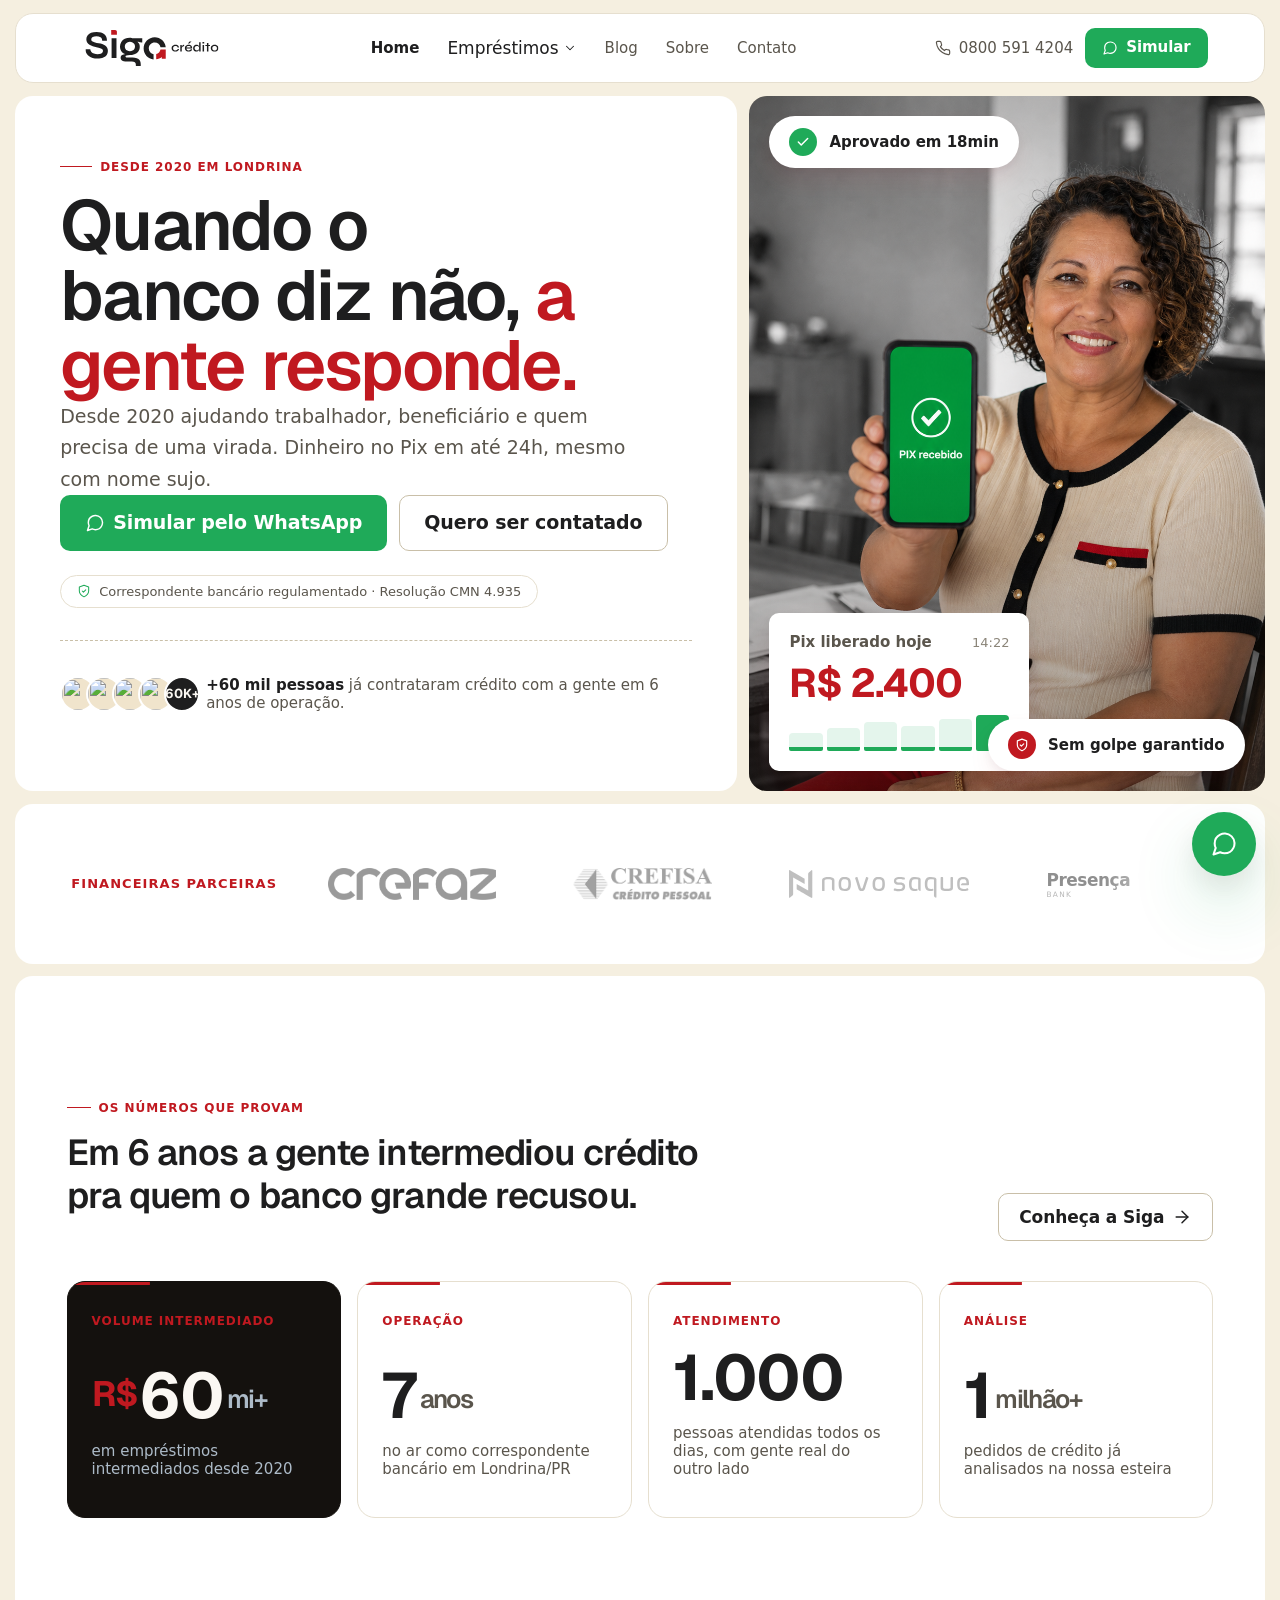
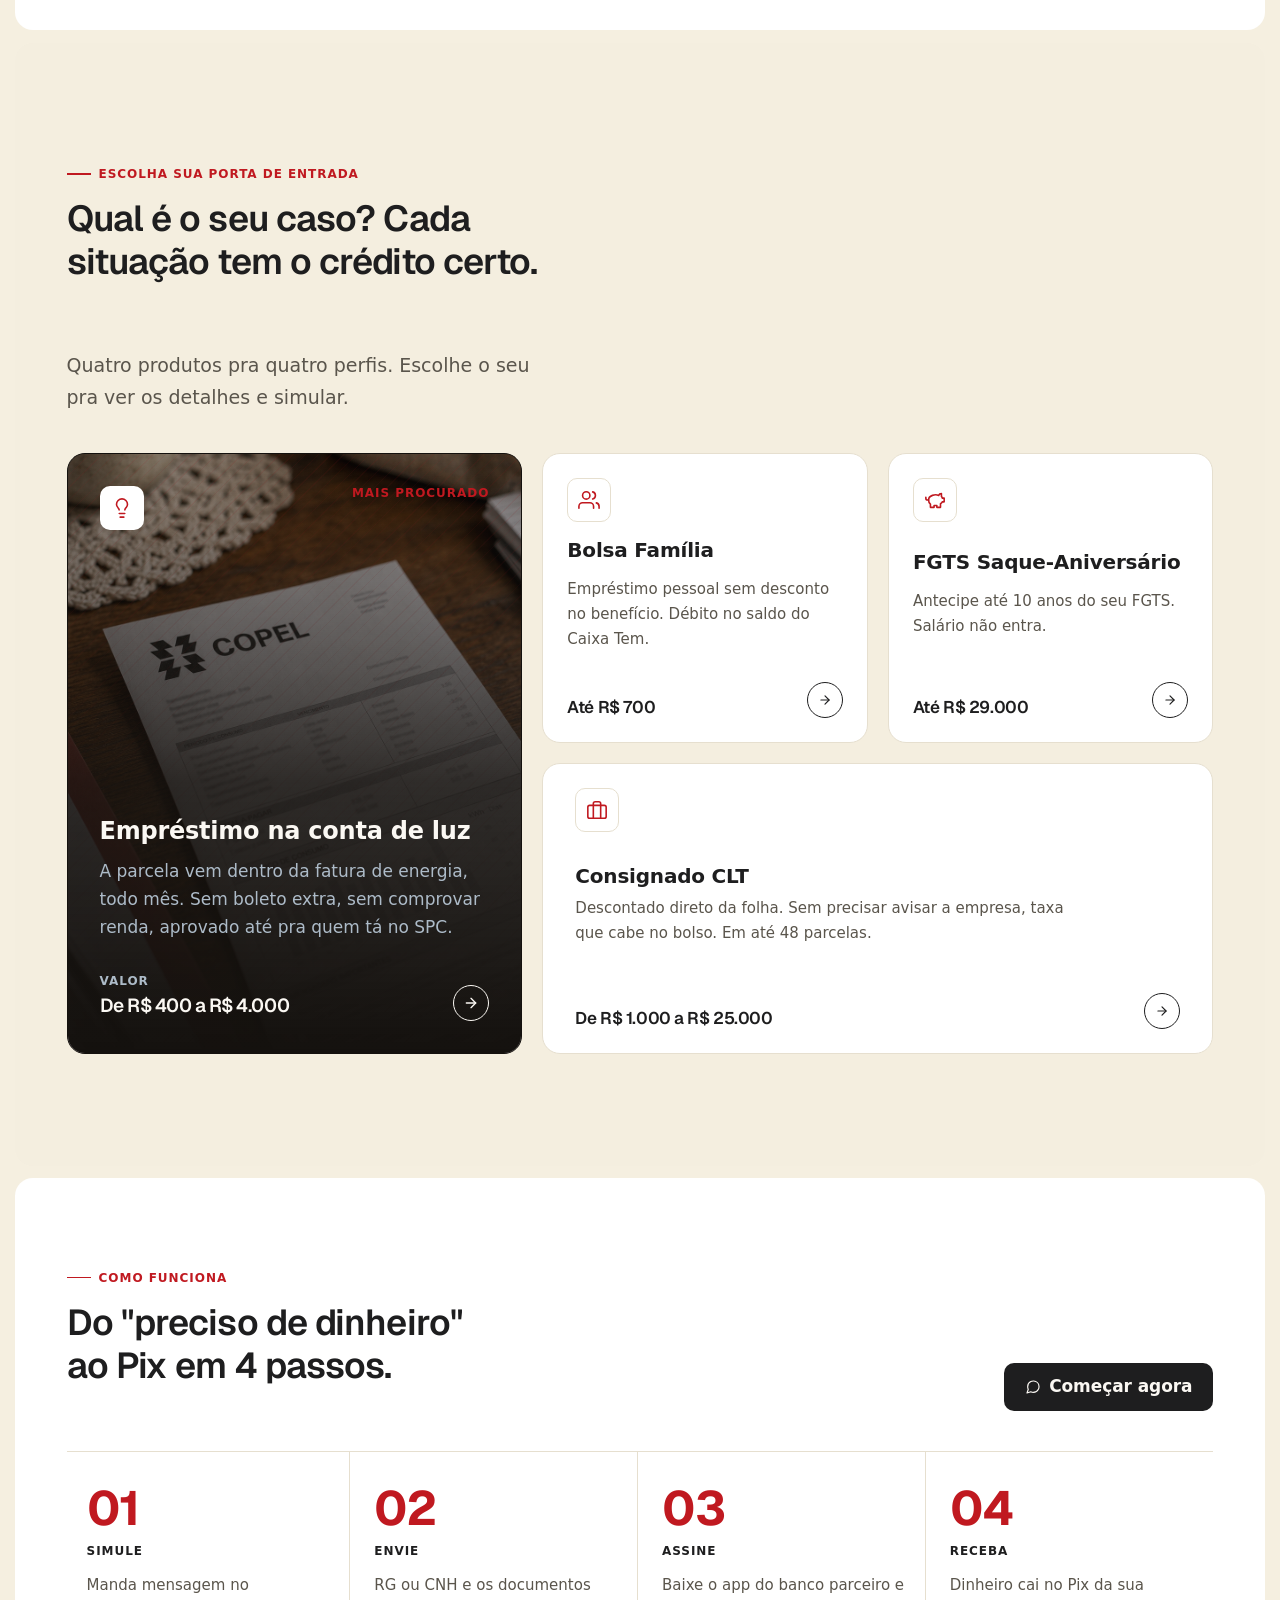
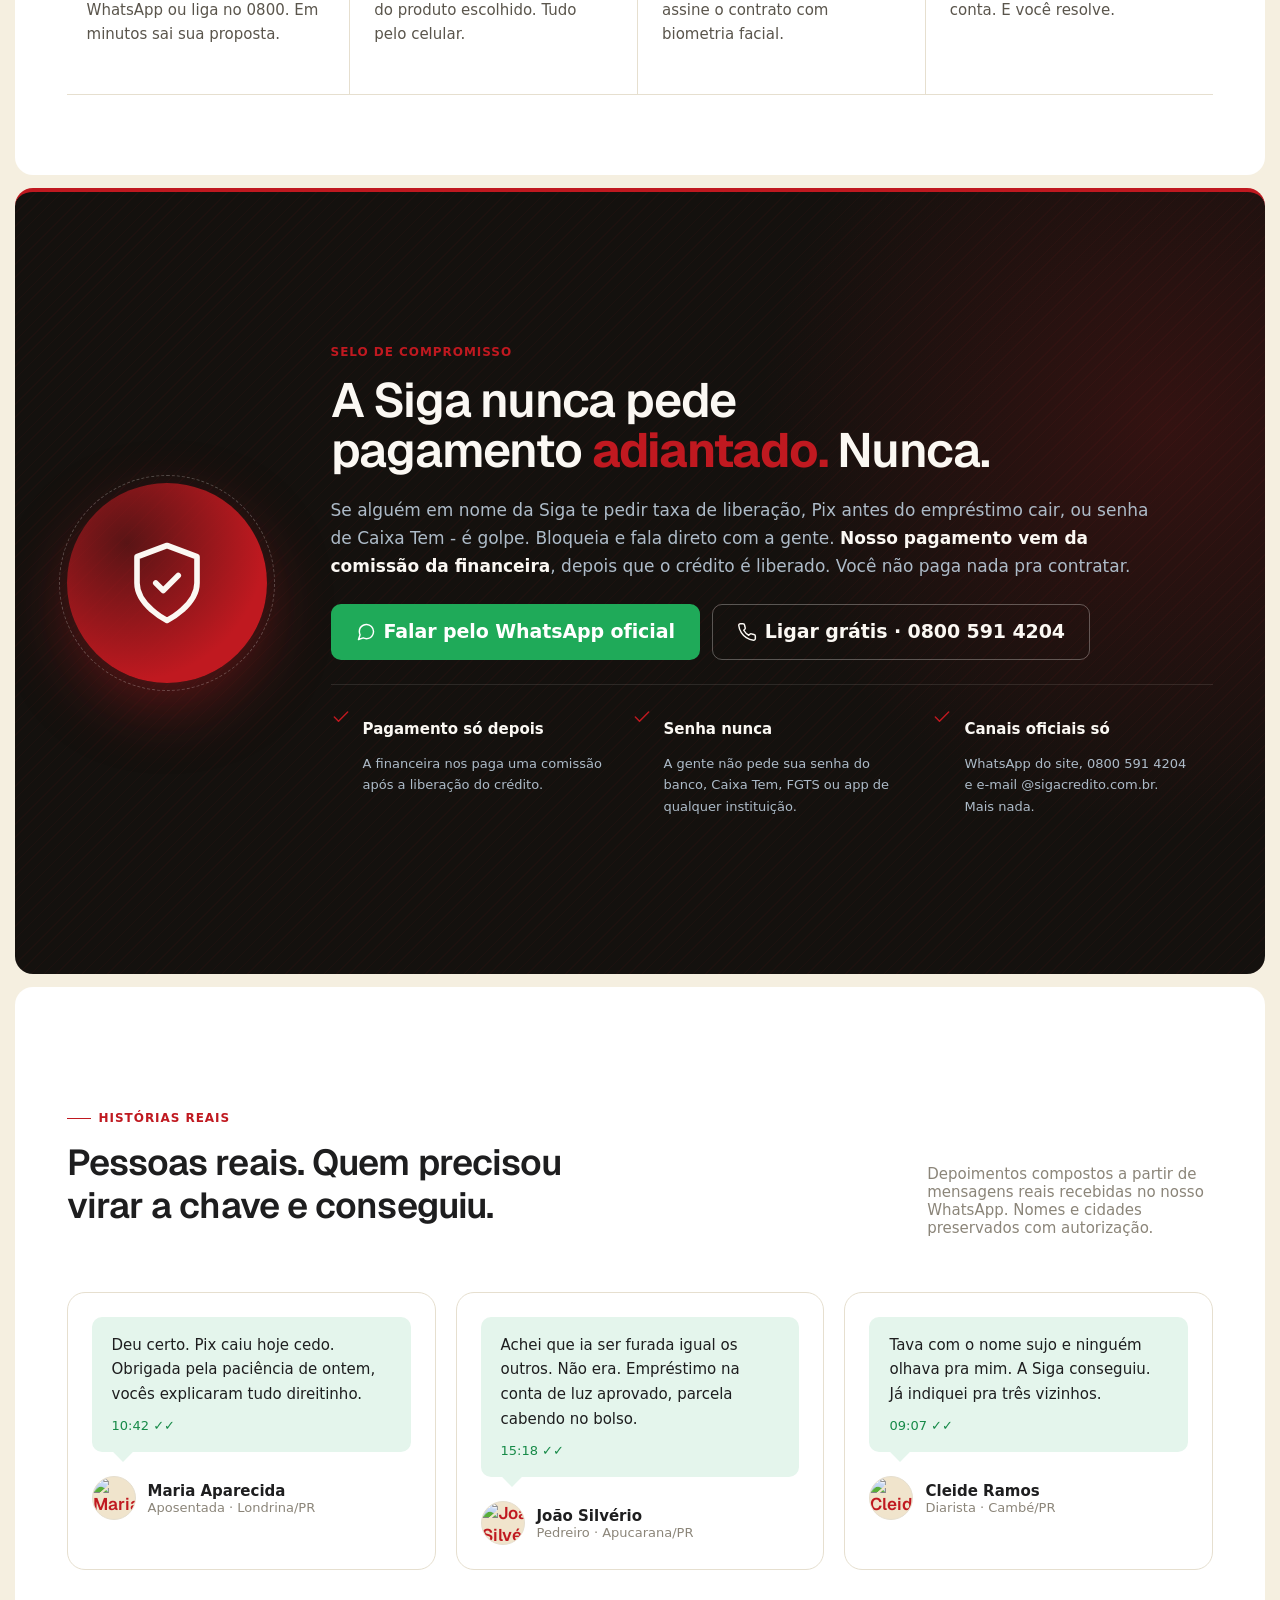
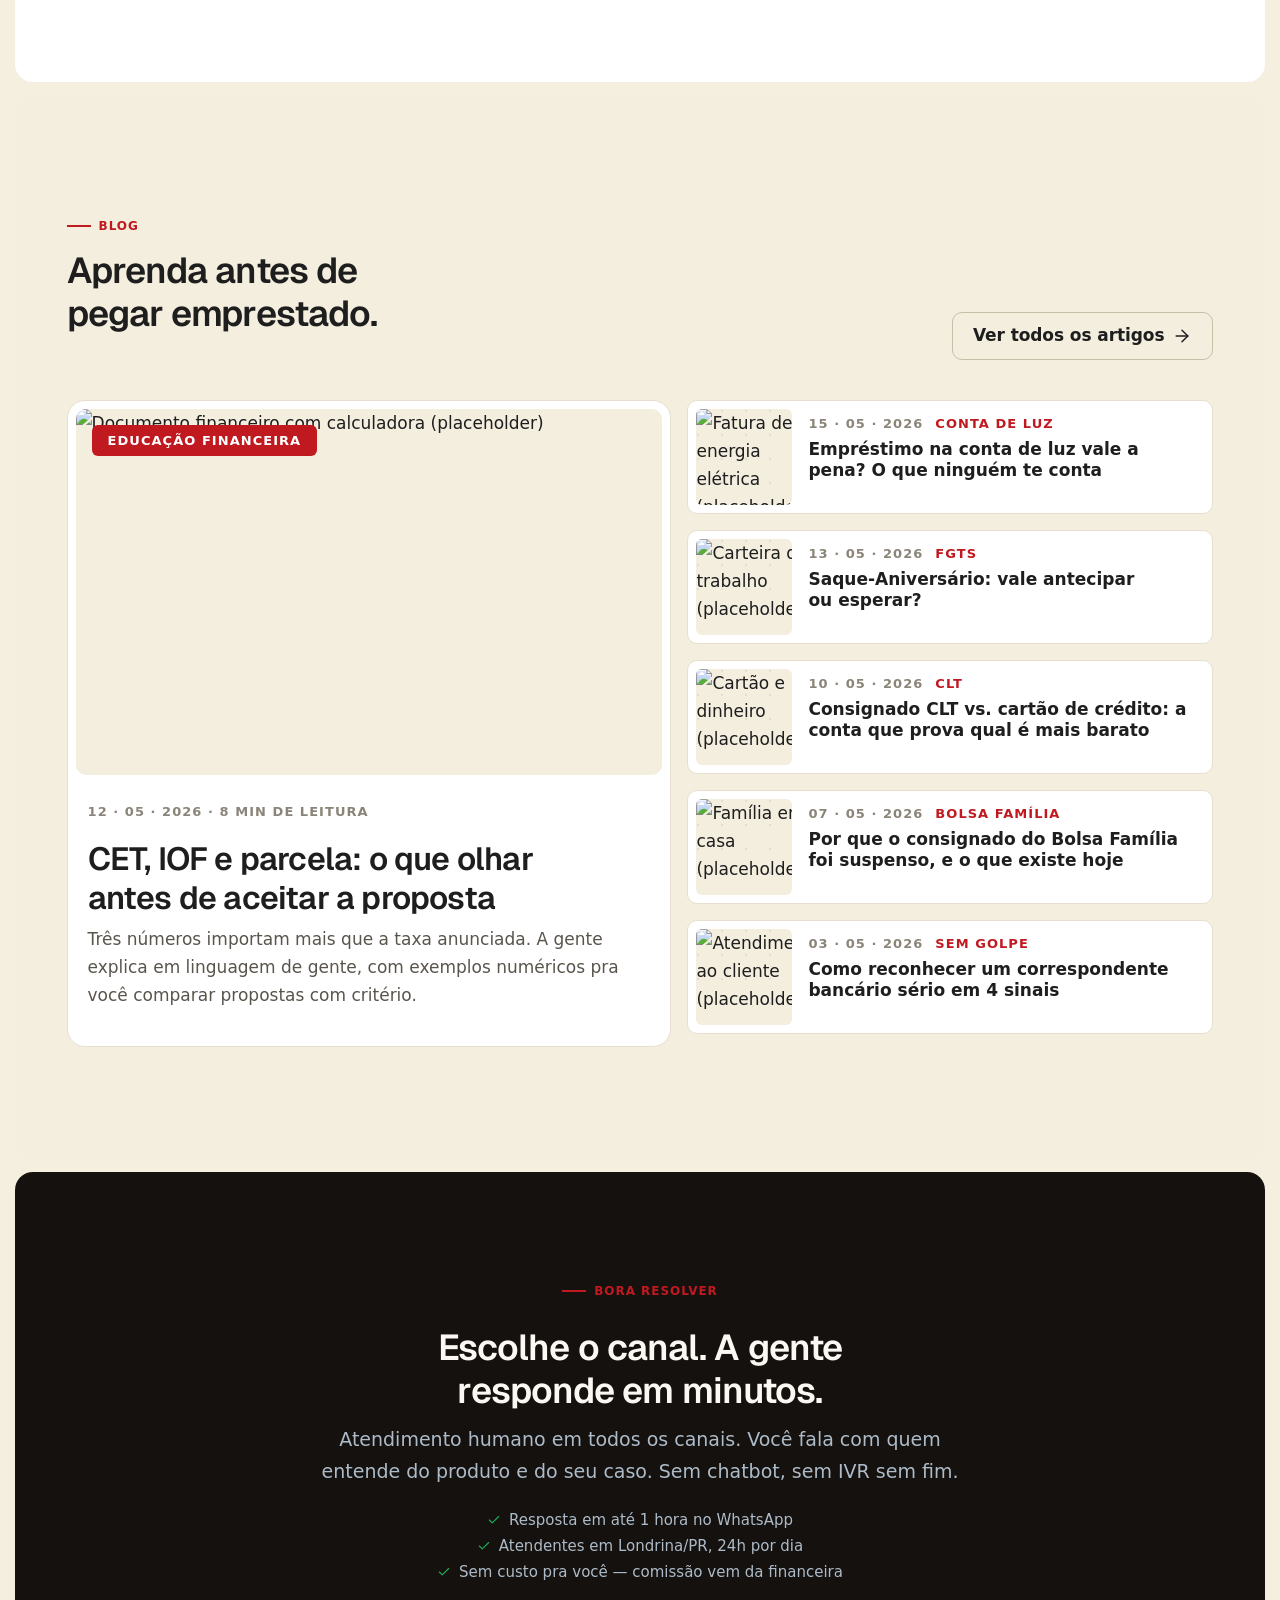
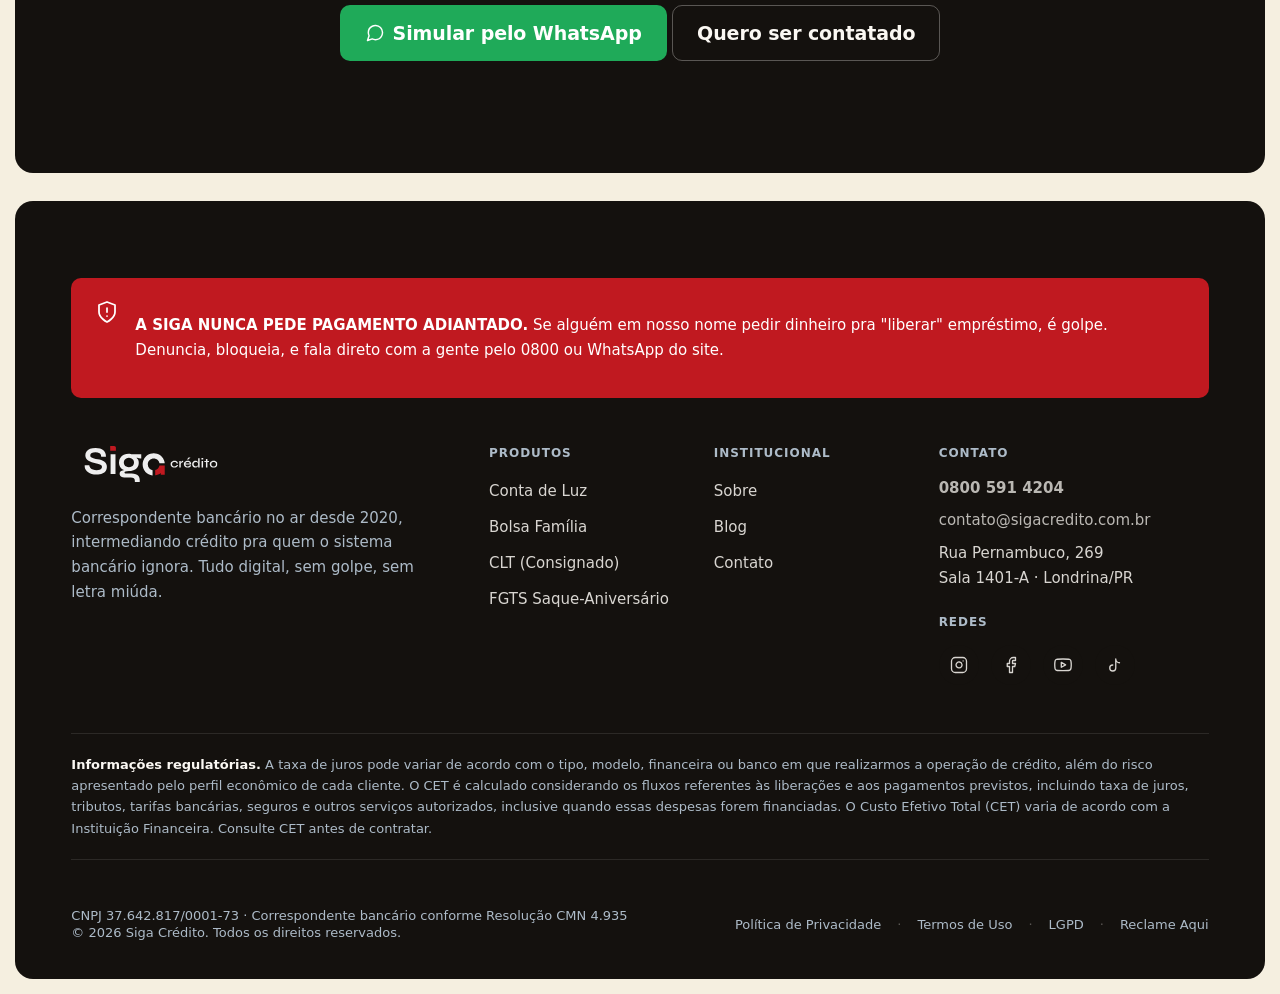
==== index.html @ f42d03d8 "Logos reais no ticker + ajustes finos UI - Baixa logos oficiais das financeiras parceiras (Crefaz, C" ====
<!DOCTYPE html>
<html lang="pt-BR">
<head>
<meta charset="UTF-8">
<meta name="viewport" content="width=device-width, initial-scale=1.0">
<title>Siga Crédito - Empréstimo digital pra quem o banco não atende | Londrina/PR</title>
<meta name="description" content="Correspondente bancário desde 2020. Empréstimo na conta de luz, Bolsa Família, CLT e FGTS. Aprovação até pra negativado, Pix em até 24h. Sem golpe, sem letra miúda.">
<meta name="theme-color" content="#FBF8F3">
<link rel="canonical" href="https://sigacredito.com.br/">

<meta property="og:title" content="Siga Crédito - Empréstimo digital pra quem o banco não atende">
<meta property="og:description" content="Correspondente bancário desde 2020. Conta de luz, Bolsa Família, CLT e FGTS. Pix em até 24h, mesmo com nome sujo.">
<meta property="og:type" content="website">
<meta property="og:url" content="https://sigacredito.com.br/">
<meta property="og:locale" content="pt_BR">
<meta property="og:image" content="https://sigacredito.com.br/assets/og/home.jpg">
<meta property="og:image:width" content="1200">
<meta property="og:image:height" content="630">
<meta name="twitter:card" content="summary_large_image">

<link rel="preconnect" href="https://fonts.googleapis.com">
<link rel="preconnect" href="https://fonts.gstatic.com" crossorigin>
<link rel="preconnect" href="https://api.fontshare.com" crossorigin>
<link href="https://fonts.googleapis.com/css2?family=Geist:wght@400;600;700&display=swap" rel="stylesheet">
<link href="https://api.fontshare.com/v2/css?f[]=general-sans@400,500,600&display=swap" rel="stylesheet">

<link rel="stylesheet" href="design_system/tokens.css">
<link rel="stylesheet" href="css/custom.css">

<script type="application/ld+json">
{
  "@context": "https://schema.org",
  "@type": "Organization",
  "name": "Siga Crédito",
  "legalName": "Siga Serviços Empresariais Ltda",
  "url": "https://sigacredito.com.br",
  "logo": "https://sigacredito.com.br/my_brand_assets/Logo/Horizontal/Dark%20-%20on%20Light%20BG.svg",
  "telephone": "+55-800-591-4204",
  "email": "contato@sigacredito.com.br",
  "foundingDate": "2020",
  "address": {
    "@type": "PostalAddress",
    "streetAddress": "Rua Pernambuco, 269, Sala 1401-A",
    "addressLocality": "Londrina",
    "addressRegion": "PR",
    "addressCountry": "BR"
  },
  "taxID": "37.642.817/0001-73",
  "description": "Correspondente bancário digital intermediando empréstimo na conta de luz, Bolsa Família, CLT e FGTS Saque-Aniversário."
}
</script>
</head>
<body>

<a class="skip-link" href="#main">Pular para o conteúdo</a>

<header class="site-header">
  <div class="container">
    <a href="index.html" class="site-logo" aria-label="Siga Crédito - página inicial">
      <img src="my_brand_assets/Logo/Horizontal/Dark - on Light BG.svg" alt="Siga Crédito" width="160" height="36">
    </a>
    <nav class="main-nav" aria-label="Principal">
      <a class="nav-link" href="index.html" data-nav-key="home">Home</a>
      <div class="nav-dropdown" aria-expanded="false">
        <button class="nav-link nav-dropdown-trigger" data-nav-key="produtos" aria-haspopup="true">
          Empréstimos
          <svg width="14" height="14" viewBox="0 0 24 24" fill="none" stroke="currentColor" stroke-width="1.75" stroke-linecap="round" stroke-linejoin="round" aria-hidden="true"><polyline points="6 9 12 15 18 9"/></svg>
        </button>
        <div class="nav-dropdown-menu" role="menu">
          <a class="dropdown-item" href="conta-de-luz.html" role="menuitem"><span class="dropdown-item-title">Conta de Luz</span><span class="dropdown-item-sub">De R$ 400 a R$ 4.000 · Pix em 24h</span></a>
          <a class="dropdown-item" href="bolsa-familia.html" role="menuitem"><span class="dropdown-item-title">Bolsa Família</span><span class="dropdown-item-sub">Até R$ 700 · Sem desconto no benefício</span></a>
          <a class="dropdown-item" href="clt.html" role="menuitem"><span class="dropdown-item-title">CLT (Consignado)</span><span class="dropdown-item-sub">De R$ 1.000 a R$ 25.000 · Em 48x</span></a>
          <a class="dropdown-item" href="fgts.html" role="menuitem"><span class="dropdown-item-title">FGTS Saque-Aniversário</span><span class="dropdown-item-sub">Até R$ 29.000 · Pix em 1h30</span></a>
        </div>
      </div>
      <a class="nav-link" href="blog/index.html" data-nav-key="blog">Blog</a>
      <a class="nav-link" href="sobre.html" data-nav-key="sobre">Sobre</a>
      <a class="nav-link" href="contato.html" data-nav-key="contato">Contato</a>
    </nav>
    <div class="header-actions">
      <a class="header-phone" href="tel:08005914204">
        <svg width="16" height="16" viewBox="0 0 24 24" fill="none" stroke="currentColor" stroke-width="1.75" stroke-linecap="round" stroke-linejoin="round" aria-hidden="true"><path d="M22 16.92v3a2 2 0 0 1-2.18 2 19.79 19.79 0 0 1-8.63-3.07 19.5 19.5 0 0 1-6-6 19.79 19.79 0 0 1-3.07-8.67A2 2 0 0 1 4.11 2h3a2 2 0 0 1 2 1.72 12.84 12.84 0 0 0 .7 2.81 2 2 0 0 1-.45 2.11L8.09 9.91a16 16 0 0 0 6 6l1.27-1.27a2 2 0 0 1 2.11-.45 12.84 12.84 0 0 0 2.81.7A2 2 0 0 1 22 16.92z"/></svg>
        0800 591 4204
      </a>
      <a class="btn btn-primary btn-sm" href="https://wa.me/5543999999999" rel="noopener" target="_blank">
        <svg class="icon icon-sm" viewBox="0 0 24 24" fill="none" stroke="currentColor" stroke-width="1.75" stroke-linecap="round" stroke-linejoin="round" aria-hidden="true"><path d="M21 11.5a8.38 8.38 0 0 1-.9 3.8 8.5 8.5 0 0 1-7.6 4.7 8.38 8.38 0 0 1-3.8-.9L3 21l1.9-5.7a8.38 8.38 0 0 1-.9-3.8 8.5 8.5 0 0 1 4.7-7.6 8.38 8.38 0 0 1 3.8-.9h.5a8.48 8.48 0 0 1 8 8v.5z"/></svg>
        Simular
      </a>
      <button class="menu-toggle" data-menu-toggle aria-label="Abrir menu" aria-expanded="false">
        <svg width="22" height="22" viewBox="0 0 24 24" fill="none" stroke="currentColor" stroke-width="1.75" stroke-linecap="round" stroke-linejoin="round" aria-hidden="true"><line x1="3" y1="6" x2="21" y2="6"/><line x1="3" y1="12" x2="21" y2="12"/><line x1="3" y1="18" x2="21" y2="18"/></svg>
      </button>
    </div>
  </div>
</header>

<div class="mobile-menu" data-mobile-menu aria-hidden="true" role="dialog" aria-label="Menu">
  <div class="mobile-menu-header">
    <a href="index.html" class="site-logo"><img src="my_brand_assets/Logo/Horizontal/Dark - on Light BG.svg" alt="Siga Crédito" width="140" height="32"></a>
    <button class="menu-toggle" data-menu-close aria-label="Fechar menu">
      <svg width="22" height="22" viewBox="0 0 24 24" fill="none" stroke="currentColor" stroke-width="1.75" stroke-linecap="round" stroke-linejoin="round" aria-hidden="true"><line x1="18" y1="6" x2="6" y2="18"/><line x1="6" y1="6" x2="18" y2="18"/></svg>
    </button>
  </div>
  <nav aria-label="Menu mobile">
    <a href="index.html">Home</a>
    <details>
      <summary>Empréstimos <svg width="18" height="18" viewBox="0 0 24 24" fill="none" stroke="currentColor" stroke-width="1.75" stroke-linecap="round" stroke-linejoin="round" aria-hidden="true"><polyline points="6 9 12 15 18 9"/></svg></summary>
      <div class="submenu">
        <a href="conta-de-luz.html">Conta de Luz<span>De R$ 400 a R$ 4.000</span></a>
        <a href="bolsa-familia.html">Bolsa Família<span>Até R$ 700</span></a>
        <a href="clt.html">CLT (Consignado)<span>De R$ 1.000 a R$ 25.000</span></a>
        <a href="fgts.html">FGTS Saque-Aniversário<span>Até R$ 29.000</span></a>
      </div>
    </details>
    <a href="blog/index.html">Blog</a>
    <a href="sobre.html">Sobre</a>
    <a href="contato.html">Contato</a>
  </nav>
  <div class="mobile-menu-cta">
    <a class="btn btn-primary btn-lg" href="https://wa.me/5543999999999" rel="noopener" target="_blank">Simular pelo WhatsApp</a>
    <a class="btn btn-ghost btn-lg" href="tel:08005914204">Ligar grátis · 0800 591 4204</a>
  </div>
</div>

<main id="main" class="page-stack">

  <!-- =====================================================
       S1. HERO ROW — 2 sibling blocks (Advisora 3-block layout)
       ===================================================== -->
  <div class="hero-row">

    <section class="hero-text-block">
      <span class="hero-eyebrow">Desde 2020 em Londrina</span>
      <h1 class="hero-headline text-balance">Quando o banco diz não, <em>a gente responde.</em></h1>
      <p class="hero-lead">Desde 2020 ajudando trabalhador, beneficiário e quem precisa de uma virada. Dinheiro no Pix em até 24h, mesmo com nome sujo.</p>
      <div class="hero-v3-actions">
        <a class="btn btn-primary btn-lg" href="https://wa.me/5543999999999" rel="noopener" target="_blank">
          <svg class="icon" viewBox="0 0 24 24" fill="none" stroke="currentColor" stroke-width="1.75" stroke-linecap="round" stroke-linejoin="round" aria-hidden="true"><path d="M21 11.5a8.38 8.38 0 0 1-.9 3.8 8.5 8.5 0 0 1-7.6 4.7 8.38 8.38 0 0 1-3.8-.9L3 21l1.9-5.7a8.38 8.38 0 0 1-.9-3.8 8.5 8.5 0 0 1 4.7-7.6 8.38 8.38 0 0 1 3.8-.9h.5a8.48 8.48 0 0 1 8 8v.5z"/></svg>
          Simular pelo WhatsApp
        </a>
        <a class="btn btn-ghost btn-lg" href="contato.html">Quero ser contatado</a>
      </div>
      <div class="hero-v3-trustpill">
        <svg width="14" height="14" viewBox="0 0 24 24" fill="none" stroke="currentColor" stroke-width="1.75" stroke-linecap="round" stroke-linejoin="round" aria-hidden="true"><path d="M12 22s8-4 8-10V5l-8-3-8 3v7c0 6 8 10 8 10z"/><path d="M9 12l2 2 4-4"/></svg>
        Correspondente bancário regulamentado · Resolução CMN 4.935
      </div>
      <div class="hero-v3-proof">
        <div class="hero-v3-proof-avas" aria-hidden="true">
          <span class="ava"><img src="https://images.unsplash.com/photo-1581579438747-104c53e7f78a?w=80&q=80&auto=format&fit=crop&crop=faces" alt="" loading="lazy"></span>
          <span class="ava"><img src="https://images.unsplash.com/photo-1564564321837-a57b7070ac4f?w=80&q=80&auto=format&fit=crop&crop=faces" alt="" loading="lazy"></span>
          <span class="ava"><img src="https://images.unsplash.com/photo-1531123897727-8f129e1688ce?w=80&q=80&auto=format&fit=crop&crop=faces" alt="" loading="lazy"></span>
          <span class="ava"><img src="https://images.unsplash.com/photo-1438761681033-6461ffad8d80?w=80&q=80&auto=format&fit=crop&crop=faces" alt="" loading="lazy"></span>
          <span class="ava ava-count">60K+</span>
        </div>
        <p class="hero-v3-proof-text"><strong>+60 mil pessoas</strong> já contrataram crédito com a gente em 6 anos de operação.</p>
      </div>
    </section>

    <section class="hero-photo-block">
      <img class="hero-v3-card-img"
           src="assets/images/hero-home-editorial-v2.png"
           alt="Cliente da Siga Crédito mostrando confirmação de Pix recebido no celular"
           loading="eager"
           fetchpriority="high">

      <div class="hero-v3-pill is-top">
        <span class="hero-v3-pill-icon is-green">
          <svg width="14" height="14" viewBox="0 0 24 24" fill="none" stroke="currentColor" stroke-width="2.5" stroke-linecap="round" stroke-linejoin="round" aria-hidden="true"><polyline points="20 6 9 17 4 12"/></svg>
        </span>
        Aprovado em 18min
      </div>

      <div class="hero-v3-data">
        <div class="hero-v3-data-head">
          <strong>Pix liberado hoje</strong>
          <time>14:22</time>
        </div>
        <span class="hero-v3-data-value">R$ 2.400</span>
        <div class="hero-v3-data-bars" aria-hidden="true">
          <span></span><span></span><span></span><span></span><span></span><span></span>
        </div>
      </div>

      <div class="hero-v3-pill is-bottom-right">
        <span class="hero-v3-pill-icon is-red">
          <svg width="14" height="14" viewBox="0 0 24 24" fill="none" stroke="currentColor" stroke-width="2" stroke-linecap="round" stroke-linejoin="round" aria-hidden="true"><path d="M12 22s8-4 8-10V5l-8-3-8 3v7c0 6 8 10 8 10z"/><path d="M9 12l2 2 4-4"/></svg>
        </span>
        Sem golpe garantido
      </div>
    </section>

  </div>

  <!-- =====================================================
       S2. PARTNERS TICKER — smooth infinite horizontal scroll
       ===================================================== -->
  <section class="block block-surface partners-ticker-block" aria-label="Financeiras parceiras">
    <div class="partners-ticker-row">
      <p class="partners-ticker-label">Financeiras parceiras</p>
      <div class="partners-ticker-viewport">
        <div class="partners-ticker-track">
          <span class="partners-ticker-item"><img src="assets/logos-parceiros/crefaz.png" alt="Crefaz" loading="lazy"></span>
          <span class="partners-ticker-item"><img src="assets/logos-parceiros/crefisa.png" alt="Crefisa" loading="lazy"></span>
          <span class="partners-ticker-item"><img src="assets/logos-parceiros/novo-saque.svg" alt="Novo Saque" loading="lazy"></span>
          <span class="partners-ticker-item"><img src="assets/logos-parceiros/presenca-bank.svg" alt="Presença Bank" loading="lazy"></span>
          <span class="partners-ticker-item"><img src="assets/logos-parceiros/v8.png" alt="V8 Bank" loading="lazy"></span>
          <span class="partners-ticker-item"><img src="assets/logos-parceiros/qista.svg" alt="QISTA S.A." loading="lazy"></span>
          <!-- duplicate for seamless loop -->
          <span class="partners-ticker-item" aria-hidden="true"><img src="assets/logos-parceiros/crefaz.png" alt="" loading="lazy"></span>
          <span class="partners-ticker-item" aria-hidden="true"><img src="assets/logos-parceiros/crefisa.png" alt="" loading="lazy"></span>
          <span class="partners-ticker-item" aria-hidden="true"><img src="assets/logos-parceiros/novo-saque.svg" alt="" loading="lazy"></span>
          <span class="partners-ticker-item" aria-hidden="true"><img src="assets/logos-parceiros/presenca-bank.svg" alt="" loading="lazy"></span>
          <span class="partners-ticker-item" aria-hidden="true"><img src="assets/logos-parceiros/v8.png" alt="" loading="lazy"></span>
          <span class="partners-ticker-item" aria-hidden="true"><img src="assets/logos-parceiros/qista.svg" alt="" loading="lazy"></span>
        </div>
      </div>
    </div>
  </section>

  <!-- =====================================================
       S3. STATS MONUMENTAL
       ===================================================== -->
  <section class="block block-surface">
    <div class="container">
      <div class="section-head-row">
        <div>
          <span class="section-eyebrow">Os números que provam</span>
          <h2 class="section-title text-balance" style="max-width: 36ch;">Em 6 anos a gente intermediou crédito pra quem o banco grande recusou.</h2>
        </div>
        <a class="btn btn-ghost btn-md" href="sobre.html">
          Conheça a Siga
          <svg class="icon" viewBox="0 0 24 24" fill="none" stroke="currentColor" stroke-width="1.75" stroke-linecap="round" stroke-linejoin="round" aria-hidden="true"><line x1="5" y1="12" x2="19" y2="12"/><polyline points="12 5 19 12 12 19"/></svg>
        </a>
      </div>

      <div class="stat-monumental" data-reveal-group>
        <article class="stat-mono is-feature reveal">
          <span class="stat-mono-eyebrow">Volume intermediado</span>
          <div>
            <div class="stat-mono-num"><em>R$</em>60<small>mi+</small></div>
            <p class="stat-mono-label">em empréstimos intermediados desde 2020</p>
          </div>
        </article>
        <article class="stat-mono reveal">
          <span class="stat-mono-eyebrow">Operação</span>
          <div>
            <div class="stat-mono-num">7<small>anos</small></div>
            <p class="stat-mono-label">no ar como correspondente bancário em Londrina/PR</p>
          </div>
        </article>
        <article class="stat-mono reveal">
          <span class="stat-mono-eyebrow">Atendimento</span>
          <div>
            <div class="stat-mono-num"><span data-counter data-target="1000">1.000</span></div>
            <p class="stat-mono-label">pessoas atendidas todos os dias, com gente real do outro lado</p>
          </div>
        </article>
        <article class="stat-mono reveal">
          <span class="stat-mono-eyebrow">Análise</span>
          <div>
            <div class="stat-mono-num">1<small>milhão+</small></div>
            <p class="stat-mono-label">pedidos de crédito já analisados na nossa esteira</p>
          </div>
        </article>
      </div>
    </div>
  </section>

  <!-- =====================================================
       S4. PRODUCT BENTO
       ===================================================== -->
  <section class="block block-surface-2">
    <div class="container">
      <div class="section-head-row">
        <div>
          <span class="section-eyebrow">Escolha sua porta de entrada</span>
          <h2 class="section-title text-balance" style="max-width: 26ch;">Qual é o seu caso? Cada situação tem o crédito certo.</h2>
        </div>
        <p class="section-lead" style="margin-bottom: 0; max-width: 40ch;">Quatro produtos pra quatro perfis. Escolhe o seu pra ver os detalhes e simular.</p>
      </div>

      <div class="product-bento" data-reveal-group>
        <a class="product-bento-card is-hero reveal" href="conta-de-luz.html">
          <img class="product-bento-media" src="assets/images/card-conta-copel-close.png" alt="Close de uma conta de luz da Copel sobre a mesa" loading="lazy">
          <div style="display: flex; justify-content: space-between; align-items: flex-start;">
            <span class="product-bento-icon">
              <svg width="22" height="22" viewBox="0 0 24 24" fill="none" stroke="currentColor" stroke-width="1.75" stroke-linecap="round" stroke-linejoin="round" aria-hidden="true"><path d="M9 18h6"/><path d="M10 22h4"/><path d="M15.09 14c.18-.98.65-1.74 1.41-2.5A4.65 4.65 0 0 0 18 8 6 6 0 0 0 6 8c0 1 .23 2.23 1.5 3.5A4.61 4.61 0 0 1 8.91 14"/></svg>
            </span>
            <span class="product-bento-eyebrow">Mais procurado</span>
          </div>
          <div>
            <h3 class="product-bento-title">Empréstimo na conta de luz</h3>
            <p class="product-bento-desc" style="margin-top: var(--s-3); font-size: var(--fs-body); max-width: 38ch;">A parcela vem dentro da fatura de energia, todo mês. Sem boleto extra, sem comprovar renda, aprovado até pra quem tá no SPC.</p>
          </div>
          <div class="product-bento-foot">
            <div>
              <span class="product-bento-eyebrow" style="display: block; margin-bottom: 4px; color: var(--text-muted);">Valor</span>
              <span class="product-bento-amount">De R$ 400 a R$ 4.000</span>
            </div>
            <span class="product-bento-arrow">
              <svg width="16" height="16" viewBox="0 0 24 24" fill="none" stroke="currentColor" stroke-width="2" stroke-linecap="round" stroke-linejoin="round" aria-hidden="true"><line x1="5" y1="12" x2="19" y2="12"/><polyline points="12 5 19 12 12 19"/></svg>
            </span>
          </div>
        </a>

        <a class="product-bento-card reveal" href="bolsa-familia.html">
          <span class="product-bento-icon">
            <svg width="22" height="22" viewBox="0 0 24 24" fill="none" stroke="currentColor" stroke-width="1.75" stroke-linecap="round" stroke-linejoin="round" aria-hidden="true"><path d="M17 21v-2a4 4 0 0 0-4-4H5a4 4 0 0 0-4 4v2"/><circle cx="9" cy="7" r="4"/><path d="M23 21v-2a4 4 0 0 0-3-3.87"/><path d="M16 3.13a4 4 0 0 1 0 7.75"/></svg>
          </span>
          <div>
            <h3 class="product-bento-title">Bolsa Família</h3>
            <p class="product-bento-desc">Empréstimo pessoal sem desconto no benefício. Débito no saldo do Caixa Tem.</p>
          </div>
          <div class="product-bento-foot">
            <span class="product-bento-amount">Até R$ 700</span>
            <span class="product-bento-arrow">
              <svg width="14" height="14" viewBox="0 0 24 24" fill="none" stroke="currentColor" stroke-width="2" stroke-linecap="round" stroke-linejoin="round" aria-hidden="true"><line x1="5" y1="12" x2="19" y2="12"/><polyline points="12 5 19 12 12 19"/></svg>
            </span>
          </div>
        </a>

        <a class="product-bento-card reveal" href="fgts.html">
          <span class="product-bento-icon">
            <svg width="22" height="22" viewBox="0 0 24 24" fill="none" stroke="currentColor" stroke-width="1.75" stroke-linecap="round" stroke-linejoin="round" aria-hidden="true"><path d="M19 5c-1.5 0-2.8 1.4-3 2-3.5-1.5-11-.3-11 5 0 1.8 0 3 2 4.5V20h4v-2h3v2h4v-4c1-.5 1.7-1 2-2h2v-4h-2c0-1-.5-1.5-1-2h0V5z"/><path d="M2 9v1c0 1.1.9 2 2 2h1"/></svg>
          </span>
          <div>
            <h3 class="product-bento-title">FGTS Saque-Aniversário</h3>
            <p class="product-bento-desc">Antecipe até 10 anos do seu FGTS. Salário não entra.</p>
          </div>
          <div class="product-bento-foot">
            <span class="product-bento-amount">Até R$ 29.000</span>
            <span class="product-bento-arrow">
              <svg width="14" height="14" viewBox="0 0 24 24" fill="none" stroke="currentColor" stroke-width="2" stroke-linecap="round" stroke-linejoin="round" aria-hidden="true"><line x1="5" y1="12" x2="19" y2="12"/><polyline points="12 5 19 12 12 19"/></svg>
            </span>
          </div>
        </a>

        <a class="product-bento-card is-wide reveal" href="clt.html">
          <span class="product-bento-icon">
            <svg width="22" height="22" viewBox="0 0 24 24" fill="none" stroke="currentColor" stroke-width="1.75" stroke-linecap="round" stroke-linejoin="round" aria-hidden="true"><rect x="2" y="7" width="20" height="14" rx="2" ry="2"/><path d="M16 21V5a2 2 0 0 0-2-2h-4a2 2 0 0 0-2 2v16"/></svg>
          </span>
          <div>
            <h3 class="product-bento-title">Consignado CLT</h3>
            <p class="product-bento-desc" style="margin-top: var(--s-2); max-width: 52ch;">Descontado direto da folha. Sem precisar avisar a empresa, taxa que cabe no bolso. Em até 48 parcelas.</p>
          </div>
          <div class="product-bento-foot">
            <span class="product-bento-amount">De R$ 1.000 a R$ 25.000</span>
            <span class="product-bento-arrow">
              <svg width="14" height="14" viewBox="0 0 24 24" fill="none" stroke="currentColor" stroke-width="2" stroke-linecap="round" stroke-linejoin="round" aria-hidden="true"><line x1="5" y1="12" x2="19" y2="12"/><polyline points="12 5 19 12 12 19"/></svg>
            </span>
          </div>
        </a>
      </div>
    </div>
  </section>

  <!-- =====================================================
       S5. PROCESS STRIP
       ===================================================== -->
  <section class="block block-surface block-sm">
    <div class="container">
      <div class="section-head-row">
        <div>
          <span class="section-eyebrow">Como funciona</span>
          <h2 class="section-title text-balance">Do "preciso de dinheiro" ao Pix em 4 passos.</h2>
        </div>
        <a class="btn btn-secondary btn-md" href="https://wa.me/5543999999999" rel="noopener" target="_blank">
          <svg class="icon icon-sm" viewBox="0 0 24 24" fill="none" stroke="currentColor" stroke-width="1.75" stroke-linecap="round" stroke-linejoin="round" aria-hidden="true"><path d="M21 11.5a8.38 8.38 0 0 1-.9 3.8 8.5 8.5 0 0 1-7.6 4.7 8.38 8.38 0 0 1-3.8-.9L3 21l1.9-5.7a8.38 8.38 0 0 1-.9-3.8 8.5 8.5 0 0 1 4.7-7.6 8.38 8.38 0 0 1 3.8-.9h.5a8.48 8.48 0 0 1 8 8v.5z"/></svg>
          Começar agora
        </a>
      </div>

      <div class="process-strip" data-reveal-group>
        <div class="process-strip-step reveal"><span class="process-strip-num">01</span><h3 class="process-strip-title">Simule</h3><p class="process-strip-desc">Manda mensagem no WhatsApp ou liga no 0800. Em minutos sai sua proposta.</p></div>
        <div class="process-strip-step reveal"><span class="process-strip-num">02</span><h3 class="process-strip-title">Envie</h3><p class="process-strip-desc">RG ou CNH e os documentos do produto escolhido. Tudo pelo celular.</p></div>
        <div class="process-strip-step reveal"><span class="process-strip-num">03</span><h3 class="process-strip-title">Assine</h3><p class="process-strip-desc">Baixe o app do banco parceiro e assine o contrato com biometria facial.</p></div>
        <div class="process-strip-step reveal"><span class="process-strip-num">04</span><h3 class="process-strip-title">Receba</h3><p class="process-strip-desc">Dinheiro cai no Pix da sua conta. E você resolve.</p></div>
      </div>
    </div>
  </section>

  <!-- =====================================================
       S7. ANTI-FRAUD DARK BLOCK
       ===================================================== -->
  <section class="block block-ink block-lg fraud-band">
    <div class="container">
      <div class="fraud-band-grid">
        <div class="fraud-band-seal" aria-hidden="true">
          <svg width="90" height="90" viewBox="0 0 24 24" fill="none" stroke="var(--text-on-dark)" stroke-width="1.5" stroke-linecap="round" stroke-linejoin="round">
            <path d="M12 22s8-4 8-10V5l-8-3-8 3v7c0 6 8 10 8 10z"/>
            <path d="M9 12l2 2 4-4"/>
          </svg>
        </div>
        <div>
          <span class="fraud-band-eyebrow">Selo de compromisso</span>
          <h2 class="fraud-band-title text-balance">A Siga nunca pede pagamento <strong>adiantado.</strong> Nunca.</h2>
          <p class="fraud-band-body">Se alguém em nome da Siga te pedir taxa de liberação, Pix antes do empréstimo cair, ou senha de Caixa Tem - é golpe. Bloqueia e fala direto com a gente. <strong>Nosso pagamento vem da comissão da financeira</strong>, depois que o crédito é liberado. Você não paga nada pra contratar.</p>
          <div class="fraud-band-actions">
            <a class="btn btn-primary btn-lg" href="https://wa.me/5543999999999" rel="noopener" target="_blank">
              <svg class="icon" viewBox="0 0 24 24" fill="none" stroke="currentColor" stroke-width="1.75" stroke-linecap="round" stroke-linejoin="round" aria-hidden="true"><path d="M21 11.5a8.38 8.38 0 0 1-.9 3.8 8.5 8.5 0 0 1-7.6 4.7 8.38 8.38 0 0 1-3.8-.9L3 21l1.9-5.7a8.38 8.38 0 0 1-.9-3.8 8.5 8.5 0 0 1 4.7-7.6 8.38 8.38 0 0 1 3.8-.9h.5a8.48 8.48 0 0 1 8 8v.5z"/></svg>
              Falar pelo WhatsApp oficial
            </a>
            <a class="btn btn-ghost btn-lg" href="tel:08005914204">
              <svg class="icon" viewBox="0 0 24 24" fill="none" stroke="currentColor" stroke-width="1.75" stroke-linecap="round" stroke-linejoin="round" aria-hidden="true"><path d="M22 16.92v3a2 2 0 0 1-2.18 2 19.79 19.79 0 0 1-8.63-3.07 19.5 19.5 0 0 1-6-6 19.79 19.79 0 0 1-3.07-8.67A2 2 0 0 1 4.11 2h3a2 2 0 0 1 2 1.72 12.84 12.84 0 0 0 .7 2.81 2 2 0 0 1-.45 2.11L8.09 9.91a16 16 0 0 0 6 6l1.27-1.27a2 2 0 0 1 2.11-.45 12.84 12.84 0 0 0 2.81.7A2 2 0 0 1 22 16.92z"/></svg>
              Ligar grátis · 0800 591 4204
            </a>
          </div>
          <div class="fraud-pillars">
            <div class="fraud-pillar"><svg width="20" height="20" viewBox="0 0 24 24" fill="none" stroke="currentColor" stroke-width="1.75" stroke-linecap="round" stroke-linejoin="round" aria-hidden="true"><polyline points="20 6 9 17 4 12"/></svg><div><p class="fraud-pillar-title">Pagamento só depois</p><p class="fraud-pillar-desc">A financeira nos paga uma comissão após a liberação do crédito.</p></div></div>
            <div class="fraud-pillar"><svg width="20" height="20" viewBox="0 0 24 24" fill="none" stroke="currentColor" stroke-width="1.75" stroke-linecap="round" stroke-linejoin="round" aria-hidden="true"><polyline points="20 6 9 17 4 12"/></svg><div><p class="fraud-pillar-title">Senha nunca</p><p class="fraud-pillar-desc">A gente não pede sua senha do banco, Caixa Tem, FGTS ou app de qualquer instituição.</p></div></div>
            <div class="fraud-pillar"><svg width="20" height="20" viewBox="0 0 24 24" fill="none" stroke="currentColor" stroke-width="1.75" stroke-linecap="round" stroke-linejoin="round" aria-hidden="true"><polyline points="20 6 9 17 4 12"/></svg><div><p class="fraud-pillar-title">Canais oficiais só</p><p class="fraud-pillar-desc">WhatsApp do site, 0800 591 4204 e e-mail @sigacredito.com.br. Mais nada.</p></div></div>
          </div>
        </div>
      </div>
    </div>
  </section>

  <!-- =====================================================
       S8. TESTIMONIALS
       ===================================================== -->
  <section class="block block-surface">
    <div class="container">
      <div class="section-head-row">
        <div>
          <span class="section-eyebrow">Histórias reais</span>
          <h2 class="section-title text-balance">Pessoas reais. Quem precisou virar a chave e conseguiu.</h2>
        </div>
        <p style="font: 400 var(--fs-small) var(--font-text); color: var(--text-subtle); max-width: 30ch;">Depoimentos compostos a partir de mensagens reais recebidas no nosso WhatsApp. Nomes e cidades preservados com autorização.</p>
      </div>
      <div class="test-row" data-reveal-group>
        <article class="test-card reveal"><div class="test-card-quote">Deu certo. Pix caiu hoje cedo. Obrigada pela paciência de ontem, vocês explicaram tudo direitinho.<time>10:42</time></div><div class="test-card-person"><span class="test-card-ava"><img src="https://images.unsplash.com/photo-1581579438747-104c53e7f78a?w=120&q=80&auto=format&fit=crop&crop=faces" alt="Maria Aparecida (placeholder)"></span><div class="test-card-meta"><span class="test-card-name">Maria Aparecida</span><span class="test-card-context">Aposentada · Londrina/PR</span></div></div></article>
        <article class="test-card reveal"><div class="test-card-quote">Achei que ia ser furada igual os outros. Não era. Empréstimo na conta de luz aprovado, parcela cabendo no bolso.<time>15:18</time></div><div class="test-card-person"><span class="test-card-ava"><img src="https://images.unsplash.com/photo-1564564321837-a57b7070ac4f?w=120&q=80&auto=format&fit=crop&crop=faces" alt="João Silvério (placeholder)"></span><div class="test-card-meta"><span class="test-card-name">João Silvério</span><span class="test-card-context">Pedreiro · Apucarana/PR</span></div></div></article>
        <article class="test-card reveal"><div class="test-card-quote">Tava com o nome sujo e ninguém olhava pra mim. A Siga conseguiu. Já indiquei pra três vizinhos.<time>09:07</time></div><div class="test-card-person"><span class="test-card-ava"><img src="https://images.unsplash.com/photo-1531123897727-8f129e1688ce?w=120&q=80&auto=format&fit=crop&crop=faces" alt="Cleide Ramos (placeholder)"></span><div class="test-card-meta"><span class="test-card-name">Cleide Ramos</span><span class="test-card-context">Diarista · Cambé/PR</span></div></div></article>
      </div>
    </div>
  </section>

  <!-- =====================================================
       S9. BLOG editorial
       ===================================================== -->
  <section class="block block-surface-2">
    <div class="container">
      <div class="section-head-row">
        <div>
          <span class="section-eyebrow">Blog</span>
          <h2 class="section-title text-balance">Aprenda antes de pegar emprestado.</h2>
        </div>
        <a class="btn btn-ghost btn-md" href="blog/index.html">Ver todos os artigos <svg class="icon" viewBox="0 0 24 24" fill="none" stroke="currentColor" stroke-width="1.75" stroke-linecap="round" stroke-linejoin="round" aria-hidden="true"><line x1="5" y1="12" x2="19" y2="12"/><polyline points="12 5 19 12 12 19"/></svg></a>
      </div>
      <div class="editorial-v2">
        <a class="editorial-v2-feature" href="blog/post-template.html">
          <div class="editorial-v2-feature-media">
            <span class="editorial-v2-feature-tag">Educação financeira</span>
            <img src="https://images.unsplash.com/photo-1554224155-6726b3ff858f?w=1200&q=80&auto=format&fit=crop" alt="Documento financeiro com calculadora (placeholder)" loading="lazy">
          </div>
          <p class="editorial-v2-feature-meta">12 · 05 · 2026 · 8 min de leitura</p>
          <h3 class="editorial-v2-feature-title text-balance">CET, IOF e parcela: o que olhar antes de aceitar a proposta</h3>
          <p class="editorial-v2-feature-excerpt">Três números importam mais que a taxa anunciada. A gente explica em linguagem de gente, com exemplos numéricos pra você comparar propostas com critério.</p>
        </a>

        <div class="editorial-v2-list-wrap">
          <ul class="editorial-v2-list">
            <li>
              <a href="blog/post-template.html">
                <div class="editorial-v2-list-thumb">
                  <img src="https://images.unsplash.com/photo-1581090700227-1e37b190418e?w=300&q=80&auto=format&fit=crop" alt="Fatura de energia elétrica (placeholder)" loading="lazy">
                </div>
                <div>
                  <div class="editorial-v2-list-meta">
                    <span>15 · 05 · 2026</span>
                    <span class="cat">Conta de luz</span>
                  </div>
                  <p class="editorial-v2-list-title">Empréstimo na conta de luz vale a pena? O que ninguém te conta</p>
                </div>
              </a>
            </li>
            <li>
              <a href="blog/post-template.html">
                <div class="editorial-v2-list-thumb">
                  <img src="https://images.unsplash.com/photo-1556761175-b413da4baf72?w=300&q=80&auto=format&fit=crop" alt="Carteira de trabalho (placeholder)" loading="lazy">
                </div>
                <div>
                  <div class="editorial-v2-list-meta">
                    <span>13 · 05 · 2026</span>
                    <span class="cat">FGTS</span>
                  </div>
                  <p class="editorial-v2-list-title">Saque-Aniversário: vale antecipar ou esperar?</p>
                </div>
              </a>
            </li>
            <li>
              <a href="blog/post-template.html">
                <div class="editorial-v2-list-thumb">
                  <img src="https://images.unsplash.com/photo-1559526324-4b87b5e36e44?w=300&q=80&auto=format&fit=crop" alt="Cartão e dinheiro (placeholder)" loading="lazy">
                </div>
                <div>
                  <div class="editorial-v2-list-meta">
                    <span>10 · 05 · 2026</span>
                    <span class="cat">CLT</span>
                  </div>
                  <p class="editorial-v2-list-title">Consignado CLT vs. cartão de crédito: a conta que prova qual é mais barato</p>
                </div>
              </a>
            </li>
            <li>
              <a href="blog/post-template.html">
                <div class="editorial-v2-list-thumb">
                  <img src="https://images.unsplash.com/photo-1517842645767-c639042777db?w=300&q=80&auto=format&fit=crop" alt="Família em casa (placeholder)" loading="lazy">
                </div>
                <div>
                  <div class="editorial-v2-list-meta">
                    <span>07 · 05 · 2026</span>
                    <span class="cat">Bolsa família</span>
                  </div>
                  <p class="editorial-v2-list-title">Por que o consignado do Bolsa Família foi suspenso, e o que existe hoje</p>
                </div>
              </a>
            </li>
            <li>
              <a href="blog/post-template.html">
                <div class="editorial-v2-list-thumb">
                  <img src="https://images.unsplash.com/photo-1450101499163-c8848c66ca85?w=300&q=80&auto=format&fit=crop" alt="Atendimento ao cliente (placeholder)" loading="lazy">
                </div>
                <div>
                  <div class="editorial-v2-list-meta">
                    <span>03 · 05 · 2026</span>
                    <span class="cat">Sem golpe</span>
                  </div>
                  <p class="editorial-v2-list-title">Como reconhecer um correspondente bancário sério em 4 sinais</p>
                </div>
              </a>
            </li>
          </ul>
        </div>
      </div>
    </div>
  </section>

  <!-- =====================================================
       S10. FINAL CTA — centered
       ===================================================== -->
  <section class="block block-ink">
    <div class="container">
      <div class="cta-center">
        <span class="section-eyebrow" style="color: var(--brand-red);">Bora resolver</span>
        <h2 class="section-title text-balance" style="color: var(--text-on-dark); margin-bottom: 0;">Escolhe o canal. A gente responde em minutos.</h2>
        <p class="section-lead" style="color: var(--brand-stone); margin-bottom: 0;">Atendimento humano em todos os canais. Você fala com quem entende do produto e do seu caso. Sem chatbot, sem IVR sem fim.</p>
        <ul class="cta-center-trust">
          <li><svg width="14" height="14" viewBox="0 0 24 24" fill="none" stroke="currentColor" stroke-width="2" stroke-linecap="round" stroke-linejoin="round" aria-hidden="true"><polyline points="20 6 9 17 4 12"/></svg> Resposta em até 1 hora no WhatsApp</li>
          <li><svg width="14" height="14" viewBox="0 0 24 24" fill="none" stroke="currentColor" stroke-width="2" stroke-linecap="round" stroke-linejoin="round" aria-hidden="true"><polyline points="20 6 9 17 4 12"/></svg> Atendentes em Londrina/PR, 24h por dia</li>
          <li><svg width="14" height="14" viewBox="0 0 24 24" fill="none" stroke="currentColor" stroke-width="2" stroke-linecap="round" stroke-linejoin="round" aria-hidden="true"><polyline points="20 6 9 17 4 12"/></svg> Sem custo pra você &mdash; comissão vem da financeira</li>
        </ul>
        <div class="cta-row-actions">
          <a class="btn btn-primary btn-lg" href="https://wa.me/5543999999999" rel="noopener" target="_blank">
            <svg class="icon" viewBox="0 0 24 24" fill="none" stroke="currentColor" stroke-width="1.75" stroke-linecap="round" stroke-linejoin="round" aria-hidden="true"><path d="M21 11.5a8.38 8.38 0 0 1-.9 3.8 8.5 8.5 0 0 1-7.6 4.7 8.38 8.38 0 0 1-3.8-.9L3 21l1.9-5.7a8.38 8.38 0 0 1-.9-3.8 8.5 8.5 0 0 1 4.7-7.6 8.38 8.38 0 0 1 3.8-.9h.5a8.48 8.48 0 0 1 8 8v.5z"/></svg>
            Simular pelo WhatsApp
          </a>
          <a class="btn btn-ghost btn-lg" href="contato.html" style="color: var(--text-on-dark); border-color: rgba(251,248,243,.3);">Quero ser contatado</a>
        </div>
      </div>
    </div>
  </section>

</main>

<!-- ============== FOOTER ============== -->
<footer class="site-footer">
  <div class="container">

    <div class="footer-anti-fraud">
      <svg width="24" height="24" viewBox="0 0 24 24" fill="none" stroke="currentColor" stroke-width="1.75" stroke-linecap="round" stroke-linejoin="round" aria-hidden="true"><path d="M12 22s8-4 8-10V5l-8-3-8 3v7c0 6 8 10 8 10z"/><line x1="12" y1="8" x2="12" y2="12"/><line x1="12" y1="16" x2="12.01" y2="16"/></svg>
      <p><strong>A SIGA NUNCA PEDE PAGAMENTO ADIANTADO.</strong> Se alguém em nosso nome pedir dinheiro pra "liberar" empréstimo, é golpe. Denuncia, bloqueia, e fala direto com a gente pelo 0800 ou WhatsApp do site.</p>
    </div>

    <div class="footer-grid">
      <div class="footer-brand">
        <a href="index.html" class="site-logo" aria-label="Siga Crédito">
          <img src="my_brand_assets/Logo/Horizontal/Light - on Dark BG.svg" alt="Siga Crédito" width="160" height="36">
        </a>
        <p>Correspondente bancário no ar desde 2020, intermediando crédito pra quem o sistema bancário ignora. Tudo digital, sem golpe, sem letra miúda.</p>
      </div>

      <div class="footer-col">
        <h4>Produtos</h4>
        <ul>
          <li><a href="conta-de-luz.html">Conta de Luz</a></li>
          <li><a href="bolsa-familia.html">Bolsa Família</a></li>
          <li><a href="clt.html">CLT (Consignado)</a></li>
          <li><a href="fgts.html">FGTS Saque-Aniversário</a></li>
        </ul>
      </div>

      <div class="footer-col">
        <h4>Institucional</h4>
        <ul>
          <li><a href="sobre.html">Sobre</a></li>
          <li><a href="blog/index.html">Blog</a></li>
          <li><a href="contato.html">Contato</a></li>
        </ul>
      </div>

      <div class="footer-col footer-contact">
        <h4>Contato</h4>
        <ul>
          <li><a href="tel:08005914204"><strong>0800 591 4204</strong></a></li>
          <li><a href="mailto:contato@sigacredito.com.br">contato@sigacredito.com.br</a></li>
          <li>Rua Pernambuco, 269<br>Sala 1401-A · Londrina/PR</li>
        </ul>
        <h4 style="margin-top: var(--s-6);">Redes</h4>
        <div class="socials">
          <a href="#" class="social-icon" aria-label="Instagram">
            <svg width="18" height="18" viewBox="0 0 24 24" fill="none" stroke="currentColor" stroke-width="1.75" stroke-linecap="round" stroke-linejoin="round" aria-hidden="true"><rect x="2" y="2" width="20" height="20" rx="5" ry="5"/><path d="M16 11.37A4 4 0 1 1 12.63 8 4 4 0 0 1 16 11.37z"/><line x1="17.5" y1="6.5" x2="17.51" y2="6.5"/></svg>
          </a>
          <a href="#" class="social-icon" aria-label="Facebook">
            <svg width="18" height="18" viewBox="0 0 24 24" fill="none" stroke="currentColor" stroke-width="1.75" stroke-linecap="round" stroke-linejoin="round" aria-hidden="true"><path d="M18 2h-3a5 5 0 0 0-5 5v3H7v4h3v8h4v-8h3l1-4h-4V7a1 1 0 0 1 1-1h3z"/></svg>
          </a>
          <a href="#" class="social-icon" aria-label="YouTube">
            <svg width="18" height="18" viewBox="0 0 24 24" fill="none" stroke="currentColor" stroke-width="1.75" stroke-linecap="round" stroke-linejoin="round" aria-hidden="true"><path d="M22.54 6.42a2.78 2.78 0 0 0-1.94-2C18.88 4 12 4 12 4s-6.88 0-8.6.46a2.78 2.78 0 0 0-1.94 2A29 29 0 0 0 1 11.75a29 29 0 0 0 .46 5.33A2.78 2.78 0 0 0 3.4 19c1.72.46 8.6.46 8.6.46s6.88 0 8.6-.46a2.78 2.78 0 0 0 1.94-2 29 29 0 0 0 .46-5.25 29 29 0 0 0-.46-5.33z"/><polygon points="9.75 15.02 15.5 11.75 9.75 8.48 9.75 15.02"/></svg>
          </a>
          <a href="#" class="social-icon" aria-label="TikTok">
            <svg width="18" height="18" viewBox="0 0 24 24" fill="none" stroke="currentColor" stroke-width="1.75" stroke-linecap="round" stroke-linejoin="round" aria-hidden="true"><path d="M9 12a4 4 0 1 0 4 4V4a5 5 0 0 0 5 5"/></svg>
          </a>
        </div>
      </div>
    </div>

    <div class="footer-reg">
      <strong style="color: var(--text-on-dark);">Informações regulatórias.</strong> A taxa de juros pode variar de acordo com o tipo, modelo, financeira ou banco em que realizarmos a operação de crédito, além do risco apresentado pelo perfil econômico de cada cliente. O CET é calculado considerando os fluxos referentes às liberações e aos pagamentos previstos, incluindo taxa de juros, tributos, tarifas bancárias, seguros e outros serviços autorizados, inclusive quando essas despesas forem financiadas. O Custo Efetivo Total (CET) varia de acordo com a Instituição Financeira. Consulte CET antes de contratar.
    </div>

    <div class="footer-bottom">
      <div class="footer-bottom-meta">
        <p>CNPJ 37.642.817/0001-73 · Correspondente bancário conforme Resolução CMN 4.935</p>
        <p>© <span data-year>2026</span> Siga Crédito. Todos os direitos reservados.</p>
      </div>
      <div class="footer-legal">
        <a href="privacidade.html">Política de Privacidade</a>
        <span class="sep">·</span>
        <a href="termos.html">Termos de Uso</a>
        <span class="sep">·</span>
        <a href="lgpd.html">LGPD</a>
        <span class="sep">·</span>
        <a href="https://www.reclameaqui.com.br/empresa/siga-credito/" rel="noopener noreferrer" target="_blank">Reclame Aqui</a>
      </div>
    </div>
  </div>
</footer>

<!-- FAB WhatsApp -->
<a class="fab" href="https://wa.me/5543999999999" rel="noopener" target="_blank" aria-label="Falar pelo WhatsApp">
  <svg width="28" height="28" viewBox="0 0 24 24" fill="none" stroke="currentColor" stroke-width="1.75" stroke-linecap="round" stroke-linejoin="round" aria-hidden="true"><path d="M21 11.5a8.38 8.38 0 0 1-.9 3.8 8.5 8.5 0 0 1-7.6 4.7 8.38 8.38 0 0 1-3.8-.9L3 21l1.9-5.7a8.38 8.38 0 0 1-.9-3.8 8.5 8.5 0 0 1 4.7-7.6 8.38 8.38 0 0 1 3.8-.9h.5a8.48 8.48 0 0 1 8 8v.5z"/></svg>
</a>

<script src="js/main.js?v=4" defer></script>
</body>
</html>
---- design_system/tokens.css ----
/* ============================================================
   Siga Crédito - Design Tokens
   Source of truth: design_system/DESIGN.md (v1.0 - Out/2025)
   Banco de bairro digital. Confiável e perto.
   ============================================================ */

:root {
  /* ===========================================================
     1. COLOR — Brand core
     =========================================================== */
  --brand-red: #C01920;
  --brand-red-deep: #8E1218;
  --brand-red-soft: #F7E5E6;
  --brand-ink: #1E1E1F;
  --brand-stone: #ADBBC8;
  --brand-cream: #F0E4CC;

  /* CTA — verde WhatsApp reservado (Von Restorff) */
  --cta-green: #1FAA59;
  --cta-green-deep: #178A48;
  --cta-green-soft: #E4F5EC;

  /* Neutros quentes (NÃO cinza frio de SaaS) */
  --bg: #F5EFE0;
  --surface: #FFFFFF;
  --surface-2: #F4EEDF;
  --surface-ink: #14110E;
  --border: #E6DFCF;
  --border-strong: #C9BFA8;

  /* Texto */
  --text: #1E1E1F;
  --text-muted: #5A554C;
  --text-subtle: #8B8579;
  --text-on-dark: #FBF8F3;
  --text-on-red: #FFFFFF;
  --text-on-green: #FFFFFF;

  /* Semânticos — tons amadeirados, não pânico */
  --success: #1FAA59;
  --warning: #B8770E;
  --danger:  #B23A2A;
  --info:    #2F6E8F;

  /* ===========================================================
     2. TYPOGRAPHY
     =========================================================== */
  --font-display: "Geist", "Söhne", system-ui, sans-serif;
  --font-text:    "General Sans", "Söhne", system-ui, sans-serif;
  --font-mono:    "JetBrains Mono", ui-monospace, monospace;

  /* Escala fluida (clamp) */
  --fs-display: clamp(2.5rem, 6vw, 4.5rem);
  --fs-h1:      clamp(2rem, 4.5vw, 3.25rem);
  --fs-h2:      clamp(1.625rem, 3vw, 2.25rem);
  --fs-h3:      1.5rem;
  --fs-h4:      1.25rem;
  --fs-h5:      1.125rem;
  --fs-h6:      1rem;
  --fs-lead:    1.1875rem;
  --fs-body:    1.0625rem;
  --fs-small:   0.9375rem;
  --fs-caption: 0.8125rem;
  --fs-label:   0.75rem;

  /* Line height */
  --lh-tight: 1.05;
  --lh-snug:  1.2;
  --lh-body:  1.65;
  --lh-loose: 1.75;

  /* Tracking */
  --tr-tight:  -0.025em;
  --tr-snug:   -0.01em;
  --tr-normal: 0;
  --tr-wide:   0.08em;

  /* ===========================================================
     3. SPACING & GRID — base 4px
     =========================================================== */
  --s-1: 4px;
  --s-2: 8px;
  --s-3: 12px;
  --s-4: 16px;
  --s-5: 20px;
  --s-6: 24px;
  --s-8: 32px;
  --s-10: 40px;
  --s-12: 48px;
  --s-16: 64px;
  --s-20: 80px;
  --s-24: 96px;
  --s-32: 128px;

  --container: 1280px;
  --container-pad: clamp(20px, 5vw, 56px);

  --section-y-sm: clamp(48px, 8vw, 80px);
  --section-y-md: clamp(64px, 10vw, 112px);
  --section-y-lg: clamp(80px, 12vw, 144px);

  --grid-gap: clamp(16px, 2vw, 32px);

  /* ===========================================================
     4. RADII
     =========================================================== */
  --r-sm: 6px;
  --r-md: 10px;
  --r-lg: 18px;
  --r-full: 999px;

  /* ===========================================================
     5. SHADOWS — tinta vermelha diluída, profundidade quente
     =========================================================== */
  --shadow-sm: 0 1px 2px rgba(30,18,18,.04), 0 2px 6px rgba(192,25,32,.04);
  --shadow-md: 0 4px 8px rgba(30,18,18,.05), 0 12px 24px rgba(192,25,32,.06);
  --shadow-lg: 0 8px 16px rgba(30,18,18,.06), 0 24px 48px rgba(192,25,32,.08);
  --shadow-xl: 0 12px 24px rgba(30,18,18,.08), 0 32px 64px rgba(31,170,89,.18);

  /* ===========================================================
     6. MOTION
     =========================================================== */
  --dur: 220ms;
  --dur-slow: 320ms;
  --dur-fast: 80ms;
  --ease: cubic-bezier(.2,.7,.2,1);

  /* ===========================================================
     7. ICONS
     =========================================================== */
  --icon-sm: 16px;
  --icon-md: 20px;
  --icon-lg: 24px;
  --icon-xl: 32px;
  --icon-stroke: 1.75;

  /* ===========================================================
     8. BREAKPOINTS (reference only - mobile-first @media)
     =========================================================== */
  --bp-sm:  640px;
  --bp-md:  768px;
  --bp-lg:  1024px;
  --bp-xl:  1280px;
  --bp-2xl: 1536px;

  /* ===========================================================
     9. Z-INDEX
     =========================================================== */
  --z-base: 1;
  --z-sticky: 50;
  --z-dropdown: 100;
  --z-fab: 200;
  --z-modal: 300;
  --z-toast: 400;
}

/* ============================================================
   Global typography defaults — apply tokens to native elements
   ============================================================ */
*, *::before, *::after { box-sizing: border-box; transition-timing-function: var(--ease); }

html { -webkit-text-size-adjust: 100%; }

body {
  margin: 0;
  font: 400 var(--fs-body)/var(--lh-body) var(--font-text);
  color: var(--text);
  background: var(--bg);
  text-wrap: pretty;
  -webkit-font-smoothing: antialiased;
  -moz-osx-font-smoothing: grayscale;
}

h1, .h1 { font: 600 var(--fs-h1)/var(--lh-tight) var(--font-display); letter-spacing: var(--tr-tight); margin: 0; }
h2, .h2 { font: 600 var(--fs-h2)/var(--lh-snug) var(--font-display); letter-spacing: var(--tr-tight); margin: 0; }
h3, .h3 { font: 600 var(--fs-h3)/var(--lh-snug) var(--font-text); letter-spacing: var(--tr-snug); margin: 0; }
h4, .h4 { font: 600 var(--fs-h4)/var(--lh-snug) var(--font-text); letter-spacing: var(--tr-snug); margin: 0; }
h5, .h5 { font: 600 var(--fs-h5)/1.3 var(--font-text); margin: 0; }
h6, .h6 { font: 600 var(--fs-h6)/1.3 var(--font-text); margin: 0; }

.display { font: 700 var(--fs-display)/var(--lh-tight) var(--font-display); letter-spacing: var(--tr-tight); }
.lead    { font: 400 var(--fs-lead)/var(--lh-body) var(--font-text); color: var(--text-muted); }
.label   { font: 600 var(--fs-label)/1 var(--font-text); letter-spacing: var(--tr-wide); text-transform: uppercase; }
.mono    { font-family: var(--font-mono); font-weight: 500; }

/* Focus visible — anel verde universal */
:focus-visible {
  outline: 2px solid var(--cta-green);
  outline-offset: 2px;
  border-radius: var(--r-sm);
}

/* Container */
.container {
  max-width: var(--container);
  margin-inline: auto;
  padding-inline: var(--container-pad);
}

/* Section rhythm helpers */
.section { padding-block: var(--section-y-md); }
.section-sm { padding-block: var(--section-y-sm); }
.section-lg { padding-block: var(--section-y-lg); }

.bg-bg       { background: var(--bg); }
.bg-surface  { background: var(--surface); }
.bg-surface-2{ background: var(--surface-2); }
.bg-ink      { background: var(--surface-ink); color: var(--text-on-dark); }
.bg-cream    { background: var(--brand-cream); }

/* Patterns — papelaria institucional */
.pattern-dots {
  background-color: var(--surface-2);
  background-image: url("data:image/svg+xml;utf8,<svg xmlns='http://www.w3.org/2000/svg' width='24' height='24'><circle cx='2' cy='2' r='1' fill='%231E1E1F' opacity='0.08'/></svg>");
  background-size: 24px 24px;
}
.pattern-stripes {
  background-color: var(--brand-cream);
  background-image: repeating-linear-gradient(-45deg, transparent 0 6px, rgba(192,25,32,0.05) 6px 7px);
}

/* ============================================================
   BUTTONS — 3 níveis × 3 tamanhos
   ============================================================ */
.btn {
  display: inline-flex;
  align-items: center;
  justify-content: center;
  gap: var(--s-2);
  font: 600 var(--fs-body)/1 var(--font-text);
  letter-spacing: -0.005em;
  border-radius: var(--r-md);
  border: 1px solid transparent;
  cursor: pointer;
  transition: transform 200ms ease-out, box-shadow 200ms ease-out, background-color 200ms ease-out;
  text-decoration: none;
  white-space: nowrap;
}
.btn-sm { height: 40px; padding: 0 var(--s-4); font-size: var(--fs-small); }
.btn-md { height: 48px; padding: 0 var(--s-5); }
.btn-lg { height: 56px; padding: 0 var(--s-6); font-size: var(--fs-lead); }

.btn-primary { background: var(--cta-green); color: var(--text-on-green); }
.btn-primary:hover  { background: var(--cta-green-deep); transform: translateY(-1px); box-shadow: var(--shadow-md); }
.btn-primary:active { transform: translateY(0); transition-duration: 80ms; }

.btn-secondary { background: var(--brand-ink); color: var(--text-on-dark); }
.btn-secondary:hover { background: #2C2A26; transform: translateY(-1px); box-shadow: var(--shadow-md); }

.btn-ghost { background: transparent; color: var(--brand-ink); border-color: var(--border-strong); }
.btn-ghost:hover { background: var(--surface-2); }

.btn:disabled, .btn[aria-disabled="true"] {
  opacity: .5;
  cursor: not-allowed;
  pointer-events: none;
}

/* ============================================================
   CARDS
   ============================================================ */
.card {
  background: var(--surface);
  border: 1px solid var(--border);
  border-radius: var(--r-md);
  padding: var(--s-6);
  transition: transform 220ms ease-out, box-shadow 220ms ease-out;
}
.card:hover { transform: translateY(-2px); box-shadow: var(--shadow-lg); }

.card-feature {
  background: var(--bg);
  border: 1px solid var(--border);
  border-left: 4px solid var(--brand-red);
  border-radius: var(--r-md);
  padding: var(--s-6);
}

.card-subtle {
  background: transparent;
  border: 1px solid var(--border);
  border-radius: var(--r-md);
  padding: var(--s-5);
}

/* ============================================================
   INPUTS
   ============================================================ */
.input {
  width: 100%;
  height: 52px;
  padding: 0 var(--s-4);
  border-radius: var(--r-sm);
  border: 1.5px solid var(--border-strong);
  background: var(--surface);
  font: 500 var(--fs-body) var(--font-text);
  color: var(--text);
  transition: border-color 200ms ease-out, box-shadow 200ms ease-out;
}
.input:focus {
  border-color: var(--brand-ink);
  outline: 3px solid var(--cta-green-soft);
  outline-offset: 0;
}
.input[aria-invalid="true"] { border-color: var(--danger); }
.input:disabled { background: var(--surface-2); color: var(--text-subtle); }

textarea.input { min-height: 120px; padding-top: var(--s-3); padding-bottom: var(--s-3); resize: vertical; }

select.input {
  appearance: none;
  -webkit-appearance: none;
  -moz-appearance: none;
  background-image: url("data:image/svg+xml;utf8,<svg xmlns='http://www.w3.org/2000/svg' width='16' height='16' viewBox='0 0 24 24' fill='none' stroke='%231E1E1F' stroke-width='2' stroke-linecap='round' stroke-linejoin='round'><polyline points='6 9 12 15 18 9'/></svg>");
  background-repeat: no-repeat;
  background-position: right var(--s-4) center;
  background-size: 16px 16px;
  padding-right: var(--s-10);
  cursor: pointer;
}
select.input::-ms-expand { display: none; }

.input-label { display: block; margin-bottom: var(--s-2); font: 600 var(--fs-small) var(--font-text); }
.input-help  { margin-top: var(--s-2); font: 400 var(--fs-caption) var(--font-text); color: var(--text-muted); }
.input-error { margin-top: var(--s-2); font: 500 var(--fs-caption) var(--font-text); color: var(--danger); }

/* ============================================================
   BADGES
   ============================================================ */
.badge {
  display: inline-flex;
  align-items: center;
  gap: var(--s-2);
  height: 28px;
  padding: 0 var(--s-3);
  border-radius: 999px;
  font: 600 var(--fs-caption) var(--font-text);
  letter-spacing: .02em;
}
.badge-trust  { background: var(--brand-red-soft); color: var(--brand-red-deep); }
.badge-time   { background: var(--surface-2); color: var(--brand-ink); }
.badge-secure { background: var(--cta-green-soft); color: var(--cta-green-deep); }

/* ============================================================
   ICONS
   ============================================================ */
.icon { width: var(--icon-md); height: var(--icon-md); stroke-width: var(--icon-stroke); flex-shrink: 0; }
.icon-sm { width: var(--icon-sm); height: var(--icon-sm); }
.icon-lg { width: var(--icon-lg); height: var(--icon-lg); }
.icon-xl { width: var(--icon-xl); height: var(--icon-xl); }

/* ============================================================
   FAB WhatsApp
   ============================================================ */
.fab {
  position: fixed;
  bottom: max(var(--s-4), env(safe-area-inset-bottom));
  right: var(--s-4);
  width: 52px;
  height: 52px;
  border-radius: var(--r-full);
  background: var(--cta-green);
  color: var(--text-on-green);
  display: inline-flex;
  align-items: center;
  justify-content: center;
  box-shadow: var(--shadow-xl);
  z-index: var(--z-fab);
  border: none;
  cursor: pointer;
  animation: wa-pulse 8s ease-out infinite;
}
@media (min-width: 768px) {
  .fab { width: 64px; height: 64px; bottom: var(--s-6); right: var(--s-6); }
}
@keyframes wa-pulse {
  0%, 70%, 100% { box-shadow: 0 8px 24px rgba(31,170,89,.35), 0 0 0 0 rgba(31,170,89,.5); }
  78%           { box-shadow: 0 8px 24px rgba(31,170,89,.35), 0 0 0 14px rgba(31,170,89,0); }
  86%           { box-shadow: 0 8px 24px rgba(31,170,89,.35), 0 0 0 0 rgba(31,170,89,0); }
}

/* ============================================================
   SCROLL REVEAL — single pattern (opacity + translateY)
   ============================================================ */
.reveal {
  opacity: 0;
  transform: translateY(16px);
  transition: opacity 500ms ease-out, transform 500ms ease-out;
}
.reveal.is-visible { opacity: 1; transform: translateY(0); }

/* ============================================================
   SKELETON loading
   ============================================================ */
.skeleton {
  background: linear-gradient(90deg, var(--surface-2) 0%, var(--bg) 50%, var(--surface-2) 100%);
  background-size: 200% 100%;
  animation: shimmer 1.4s ease-in-out infinite;
  border-radius: var(--r-sm);
}
@keyframes shimmer {
  0% { background-position: 200% 0; }
  100% { background-position: -200% 0; }
}

/* ============================================================
   ACCESSIBILITY — reduced motion
   ============================================================ */
@media (prefers-reduced-motion: reduce) {
  *, *::before, *::after {
    animation-duration: 0.01ms !important;
    animation-iteration-count: 1 !important;
    transition-duration: 0.01ms !important;
    scroll-behavior: auto !important;
  }
  .reveal { opacity: 1; transform: none; }
  .fab { animation: none; }
}

/* Skip link */
.skip-link {
  position: absolute;
  top: -100px;
  left: var(--s-4);
  background: var(--brand-ink);
  color: var(--text-on-dark);
  padding: var(--s-3) var(--s-4);
  border-radius: var(--r-sm);
  z-index: var(--z-toast);
  text-decoration: none;
}
.skip-link:focus { top: var(--s-4); }
---- css/custom.css ----
/* ============================================================
   Siga Crédito - Custom CSS (extends design_system/tokens.css)
   Component patterns that go beyond Tailwind utilities.
   Every value references a CSS custom property from tokens.css.
   ============================================================ */

/* ------------------------------------------------------------
   TOP UTILITY BAR
   ------------------------------------------------------------ */
.topbar {
  background: var(--surface-ink);
  color: var(--text-on-dark);
  font-size: var(--fs-caption);
  padding: var(--s-2) 0;
}
.topbar .container {
  display: flex;
  align-items: center;
  justify-content: space-between;
  gap: var(--s-4);
  flex-wrap: wrap;
}
.topbar a {
  color: inherit;
  text-decoration: none;
  display: inline-flex;
  align-items: center;
  gap: var(--s-2);
}
.topbar a:hover { color: var(--brand-stone); }
.topbar .topbar-trust { color: var(--brand-stone); display: inline-flex; align-items: center; gap: var(--s-2); }
@media (max-width: 767px) {
  .topbar .topbar-trust { display: none; }
}

/* ------------------------------------------------------------
   HEADER + NAV
   ------------------------------------------------------------ */
.site-header {
  position: sticky;
  top: clamp(8px, 1vw, 14px);
  z-index: var(--z-sticky);
  margin: clamp(8px, 1vw, 14px) clamp(8px, 1.2vw, 16px) 0;
  border-radius: var(--r-lg);
  background: var(--surface);
  border: 1px solid var(--border);
}
.site-header .container {
  display: flex;
  align-items: center;
  justify-content: space-between;
  gap: var(--s-4);
  padding-block: var(--s-3);
}
.site-logo {
  display: inline-flex;
  align-items: center;
  text-decoration: none;
  height: 36px;
  flex-shrink: 0;
}
.site-logo svg { height: 100%; width: auto; }

.main-nav {
  display: none;
  gap: var(--s-1);
  align-items: center;
}
@media (min-width: 1024px) {
  .main-nav { display: flex; }
}
.nav-link {
  font: 500 var(--fs-small) var(--font-text);
  color: var(--text-muted);
  text-decoration: none;
  padding: var(--s-2) var(--s-3);
  border-radius: var(--r-sm);
  transition: background-color 200ms ease-out, color 200ms ease-out;
}
.nav-link:hover { background: var(--surface-2); color: var(--brand-ink); }
.nav-link.is-active { color: var(--brand-ink); font-weight: 600; }

/* Dropdown produtos */
.nav-dropdown { position: relative; }
.nav-dropdown-trigger {
  display: inline-flex;
  align-items: center;
  gap: var(--s-1);
  cursor: pointer;
  background: none;
  border: none;
  font: inherit;
  color: inherit;
  padding: var(--s-2) var(--s-3);
  border-radius: var(--r-sm);
}
.nav-dropdown-trigger svg { transition: transform 200ms ease-out; }
.nav-dropdown[aria-expanded="true"] .nav-dropdown-trigger svg { transform: rotate(180deg); }
.nav-dropdown-menu {
  position: absolute;
  top: 100%;
  left: 0;
  margin-top: var(--s-2);
  background: var(--surface);
  border: 1px solid var(--border);
  border-radius: var(--r-md);
  box-shadow: var(--shadow-lg);
  min-width: 280px;
  padding: var(--s-2);
  opacity: 0;
  visibility: hidden;
  transform: translateY(-4px);
  transition: opacity 200ms ease-out, transform 200ms ease-out, visibility 200ms;
  z-index: var(--z-dropdown);
}
.nav-dropdown[aria-expanded="true"] .nav-dropdown-menu {
  opacity: 1;
  visibility: visible;
  transform: translateY(0);
}
.dropdown-item {
  display: block;
  padding: var(--s-3);
  border-radius: var(--r-sm);
  text-decoration: none;
  color: var(--text);
  transition: background-color 200ms ease-out;
}
.dropdown-item:hover { background: var(--surface-2); }
.dropdown-item-title { font: 600 var(--fs-small) var(--font-text); display: block; }
.dropdown-item-sub { font: 400 var(--fs-caption) var(--font-text); color: var(--text-muted); display: block; margin-top: 2px; }

.header-actions { display: flex; align-items: center; gap: var(--s-3); flex-shrink: 0; }
.header-phone {
  display: none;
  font: 500 var(--fs-small) var(--font-text);
  color: var(--text-muted);
  text-decoration: none;
  align-items: center;
  gap: var(--s-2);
}
@media (min-width: 1280px) { .header-phone { display: inline-flex; } }
.header-phone:hover { color: var(--brand-ink); }

/* Mobile menu */
.menu-toggle {
  display: inline-flex;
  align-items: center;
  justify-content: center;
  width: 44px;
  height: 44px;
  border-radius: var(--r-sm);
  background: transparent;
  border: 1px solid var(--border);
  cursor: pointer;
  color: var(--brand-ink);
}
@media (min-width: 1024px) { .menu-toggle { display: none; } }
.menu-toggle:hover { background: var(--surface-2); }

.mobile-menu {
  position: fixed;
  inset: 0;
  z-index: var(--z-modal);
  background: var(--bg);
  display: flex;
  flex-direction: column;
  padding: var(--s-6) var(--container-pad);
  transform: translateX(100%);
  transition: transform 320ms cubic-bezier(.2,.7,.2,1);
  overflow-y: auto;
}
.mobile-menu.is-open { transform: translateX(0); }
.mobile-menu-header {
  display: flex;
  justify-content: space-between;
  align-items: center;
  margin-bottom: var(--s-8);
}
.mobile-menu nav { display: flex; flex-direction: column; gap: var(--s-2); }
.mobile-menu nav > a, .mobile-menu nav > details > summary {
  font: 600 var(--fs-h4) var(--font-text);
  color: var(--brand-ink);
  text-decoration: none;
  padding: var(--s-3) 0;
  border-bottom: 1px solid var(--border);
  display: flex;
  justify-content: space-between;
  align-items: center;
  cursor: pointer;
  list-style: none;
}
.mobile-menu nav > details > summary::-webkit-details-marker { display: none; }
.mobile-menu nav > details[open] > summary { color: var(--brand-red); }
.mobile-menu .submenu {
  padding: var(--s-3) 0 var(--s-3) var(--s-4);
  display: flex;
  flex-direction: column;
  gap: var(--s-3);
}
.mobile-menu .submenu a {
  text-decoration: none;
  color: var(--text);
  font: 500 var(--fs-body) var(--font-text);
}
.mobile-menu .submenu a span { display: block; font: 400 var(--fs-caption) var(--font-text); color: var(--text-muted); margin-top: 2px; }
.mobile-menu-cta { margin-top: var(--s-8); display: flex; flex-direction: column; gap: var(--s-3); }

/* ------------------------------------------------------------
   HERO PATTERNS
   ------------------------------------------------------------ */
.hero {
  position: relative;
  padding-block: var(--section-y-md) var(--section-y-md);
  overflow: hidden;
}
.hero-grid {
  display: grid;
  grid-template-columns: 1fr;
  gap: var(--s-12);
  align-items: center;
}
@media (min-width: 1024px) {
  .hero-grid { grid-template-columns: 1.1fr 1fr; gap: var(--s-16); }
}
.hero-eyebrow {
  display: inline-flex;
  align-items: center;
  gap: var(--s-2);
  font: 600 var(--fs-label) var(--font-text);
  letter-spacing: var(--tr-wide);
  text-transform: uppercase;
  color: var(--brand-red);
  margin-bottom: var(--s-4);
}
.hero-eyebrow::before {
  content: "";
  width: 32px;
  height: 1.5px;
  background: var(--brand-red);
  display: inline-block;
}
.hero-headline {
  font-size: var(--fs-display);
  margin: 0 0 var(--s-6);
  max-width: 18ch;
}
.hero-headline em {
  font-style: normal;
  color: var(--brand-red);
}
.hero-lead {
  font: 400 var(--fs-lead)/var(--lh-body) var(--font-text);
  color: var(--text-muted);
  margin-bottom: var(--s-4);
  max-width: 50ch;
}
.hero-sub {
  font: 400 var(--fs-body)/var(--lh-body) var(--font-text);
  color: var(--text-muted);
  margin-bottom: var(--s-8);
  max-width: 52ch;
}
.hero-actions { display: flex; flex-wrap: wrap; gap: var(--s-3); margin-bottom: var(--s-6); }
.hero-trust { display: flex; flex-wrap: wrap; gap: var(--s-2); }
.hero-trust-item {
  display: inline-flex;
  align-items: center;
  gap: var(--s-2);
  padding: var(--s-2) var(--s-3);
  background: var(--surface);
  border: 1px solid var(--border);
  border-radius: var(--r-full);
  font: 500 var(--fs-caption) var(--font-text);
  color: var(--text-muted);
}
.hero-trust-item svg { color: var(--cta-green); }

/* Hero image / visual side */
.hero-visual {
  position: relative;
  border-radius: var(--r-lg);
  overflow: hidden;
  background: var(--brand-cream);
  aspect-ratio: 4/5;
  display: flex;
  align-items: flex-end;
  padding: var(--s-6);
}
@media (min-width: 1024px) {
  .hero-visual { aspect-ratio: 4/5; }
}
.hero-visual img { position: absolute; inset: 0; width: 100%; height: 100%; object-fit: cover; }
.hero-visual-caption {
  position: relative;
  background: rgba(20, 17, 14, .85);
  color: var(--text-on-dark);
  padding: var(--s-4) var(--s-5);
  border-radius: var(--r-md);
  font: 500 var(--fs-small)/var(--lh-snug) var(--font-text);
  backdrop-filter: blur(8px);
  -webkit-backdrop-filter: blur(8px);
  max-width: 360px;
}
.hero-visual-caption strong { color: var(--cta-green); display: block; margin-bottom: var(--s-1); }

/* Visual placeholder when image missing — composição tipográfica */
.hero-visual-placeholder {
  position: absolute;
  inset: 0;
  display: flex;
  flex-direction: column;
  justify-content: space-between;
  padding: var(--s-8);
  background:
    radial-gradient(circle at 30% 20%, rgba(192,25,32,.08) 0%, transparent 50%),
    var(--brand-cream);
}
.hero-visual-placeholder::after {
  content: "";
  position: absolute; inset: 0;
  background-image: repeating-linear-gradient(-45deg, transparent 0 6px, rgba(192,25,32,0.05) 6px 7px);
  pointer-events: none;
}
.hero-visual-stat {
  position: relative;
  font: 700 clamp(3rem, 8vw, 5rem)/0.9 var(--font-display);
  letter-spacing: var(--tr-tight);
  color: var(--brand-ink);
}
.hero-visual-stat-label {
  position: relative;
  font: 500 var(--fs-small) var(--font-text);
  color: var(--text-muted);
  margin-top: var(--s-2);
  max-width: 26ch;
}

/* Hero — variant centered (legal pages) */
.hero-center {
  text-align: left;
  padding-block: var(--section-y-md) var(--section-y-sm);
}
.hero-center .hero-headline { max-width: 24ch; }

/* ------------------------------------------------------------
   BREADCRUMB
   ------------------------------------------------------------ */
.breadcrumb {
  font: 500 var(--fs-caption) var(--font-text);
  color: var(--text-subtle);
  margin-bottom: var(--s-5);
  display: flex;
  align-items: center;
  gap: var(--s-2);
  flex-wrap: wrap;
}
.breadcrumb a { color: var(--text-muted); text-decoration: none; }
.breadcrumb a:hover { color: var(--brand-red); }
.breadcrumb span[aria-current] { color: var(--brand-ink); }
.breadcrumb .sep { color: var(--text-subtle); }

/* ------------------------------------------------------------
   SECTION HEADER PATTERN
   ------------------------------------------------------------ */
.section-eyebrow {
  display: inline-flex;
  align-items: center;
  gap: var(--s-2);
  font: 600 var(--fs-label) var(--font-text);
  letter-spacing: var(--tr-wide);
  text-transform: uppercase;
  color: var(--brand-red);
  margin-bottom: var(--s-4);
}
.section-eyebrow::before {
  content: "";
  width: 24px;
  height: 1.5px;
  background: var(--brand-red);
}
.section-title { font-size: var(--fs-h2); max-width: 22ch; margin: 0 0 var(--s-6); }
.section-lead { font-size: var(--fs-lead); color: var(--text-muted); max-width: 54ch; margin-bottom: var(--s-10); }

/* ------------------------------------------------------------
   PRODUCT SELECTOR CARDS
   ------------------------------------------------------------ */
.product-selector {
  display: grid;
  grid-template-columns: 1fr;
  gap: var(--s-4);
}
@media (min-width: 640px) { .product-selector { grid-template-columns: repeat(2, 1fr); } }
@media (min-width: 1024px) { .product-selector { grid-template-columns: repeat(4, 1fr); } }

.product-card {
  position: relative;
  background: var(--surface);
  border: 1px solid var(--border);
  border-radius: var(--r-md);
  padding: var(--s-6);
  display: flex;
  flex-direction: column;
  gap: var(--s-3);
  text-decoration: none;
  color: inherit;
  transition: transform 220ms ease-out, box-shadow 220ms ease-out, border-color 220ms ease-out;
  overflow: hidden;
}
.product-card::before {
  content: "";
  position: absolute;
  top: 0; left: 0;
  width: 4px; height: 0;
  background: var(--brand-red);
  transition: height 320ms ease-out;
}
.product-card:hover {
  transform: translateY(-3px);
  box-shadow: var(--shadow-lg);
  border-color: var(--border-strong);
}
.product-card:hover::before { height: 100%; }
.product-card-icon {
  width: 44px; height: 44px;
  display: inline-flex;
  align-items: center;
  justify-content: center;
  color: var(--brand-red);
  margin-bottom: var(--s-2);
}
.product-card-title { font: 600 var(--fs-h4) var(--font-text); }
.product-card-desc { font-size: var(--fs-small); color: var(--text-muted); }
.product-card-amount {
  font: 600 var(--fs-body) var(--font-display);
  color: var(--brand-ink);
  padding-block: var(--s-3);
  border-top: 1px dashed var(--border);
  margin-top: auto;
}
.product-card-cta {
  font: 600 var(--fs-small) var(--font-text);
  color: var(--brand-red);
  display: inline-flex;
  align-items: center;
  gap: var(--s-2);
  transition: gap 200ms ease-out;
}
.product-card:hover .product-card-cta { gap: var(--s-3); }

/* ------------------------------------------------------------
   STEPS / HOW IT WORKS
   ------------------------------------------------------------ */
.steps {
  display: grid;
  grid-template-columns: 1fr;
  gap: var(--s-8);
  counter-reset: step;
}
@media (min-width: 768px) { .steps { grid-template-columns: repeat(2, 1fr); } }
@media (min-width: 1024px) { .steps { grid-template-columns: repeat(4, 1fr); gap: var(--s-6); } }

.step {
  position: relative;
  padding-top: var(--s-6);
}
.step::before {
  counter-increment: step;
  content: counter(step, decimal-leading-zero);
  font: 700 clamp(2.5rem, 5vw, 3.5rem)/1 var(--font-display);
  color: var(--brand-red);
  letter-spacing: var(--tr-tight);
  display: block;
  margin-bottom: var(--s-3);
}
.step-title {
  font: 600 var(--fs-label) var(--font-text);
  text-transform: uppercase;
  letter-spacing: var(--tr-wide);
  color: var(--brand-ink);
  margin-bottom: var(--s-3);
}
.step-desc { font-size: var(--fs-small); color: var(--text-muted); }

/* ------------------------------------------------------------
   STATS BLOCK
   ------------------------------------------------------------ */
.stats {
  display: grid;
  grid-template-columns: repeat(2, 1fr);
  gap: var(--s-1);
  background: var(--border);
  border: 1px solid var(--border);
  border-radius: var(--r-lg);
  overflow: hidden;
}
@media (min-width: 1024px) { .stats { grid-template-columns: repeat(4, 1fr); } }
.stat {
  background: var(--surface);
  padding: var(--s-8) var(--s-6);
  display: flex;
  flex-direction: column;
  gap: var(--s-2);
}
.stat-number {
  font: 700 clamp(2.25rem, 4vw, 3rem)/1 var(--font-display);
  color: var(--brand-ink);
  letter-spacing: var(--tr-tight);
}
.stat-number em {
  font-style: normal;
  color: var(--brand-red);
}
.stat-label {
  font: 500 var(--fs-small) var(--font-text);
  color: var(--text-muted);
  max-width: 20ch;
}

/* ------------------------------------------------------------
   PARTNERS LOGOS
   ------------------------------------------------------------ */
.partners {
  display: grid;
  grid-template-columns: repeat(2, 1fr);
  gap: var(--s-3);
  align-items: center;
}
@media (min-width: 768px) { .partners { grid-template-columns: repeat(5, 1fr); } }
.partner-logo {
  display: flex;
  align-items: center;
  justify-content: center;
  padding: var(--s-5) var(--s-4);
  background: var(--surface);
  border: 1px solid var(--border);
  border-radius: var(--r-md);
  font: 600 var(--fs-body) var(--font-display);
  color: var(--text-muted);
  letter-spacing: var(--tr-tight);
  min-height: 80px;
  transition: border-color 220ms ease-out, box-shadow 220ms ease-out, opacity 220ms ease-out;
}
.partner-logo img {
  display: block;
  max-width: min(150px, 78%);
  max-height: 36px;
  object-fit: contain;
  filter: grayscale(1);
  opacity: .52;
  transition: filter 220ms ease-out, opacity 220ms ease-out, transform 220ms ease-out;
}
.partner-logo:hover {
  border-color: var(--border-strong);
  box-shadow: var(--shadow-sm);
}
.partner-logo:hover img {
  filter: grayscale(0);
  opacity: 1;
  transform: translateY(-1px);
}
.partner-logo.is-text {
  color: var(--text-muted);
  opacity: .78;
}
.partner-logo.is-text:hover {
  color: var(--brand-ink);
  opacity: 1;
}

/* ------------------------------------------------------------
   TESTIMONIALS
   ------------------------------------------------------------ */
.testimonials {
  display: grid;
  grid-template-columns: 1fr;
  gap: var(--s-5);
}
@media (min-width: 768px) { .testimonials { grid-template-columns: repeat(3, 1fr); } }

.testimonial {
  background: var(--surface);
  border: 1px solid var(--border);
  border-radius: var(--r-md);
  padding: var(--s-6);
  display: flex;
  flex-direction: column;
  gap: var(--s-4);
}
.testimonial-wa {
  background: var(--cta-green-soft);
  border-radius: var(--r-md);
  padding: var(--s-4);
  position: relative;
  font: 400 var(--fs-small)/var(--lh-body) var(--font-text);
  color: var(--brand-ink);
}
.testimonial-wa::after {
  content: "";
  position: absolute;
  bottom: -6px; left: 24px;
  width: 14px; height: 14px;
  background: var(--cta-green-soft);
  transform: rotate(45deg);
}
.testimonial-wa time {
  display: block;
  margin-top: var(--s-2);
  font-size: var(--fs-caption);
  color: var(--cta-green-deep);
}
.testimonial-wa time::after { content: " ✓✓"; }
.testimonial-author { display: flex; align-items: center; gap: var(--s-3); }
.testimonial-avatar {
  width: 44px; height: 44px;
  border-radius: var(--r-full);
  background: var(--surface-2);
  border: 1px solid var(--border);
  display: inline-flex;
  align-items: center;
  justify-content: center;
  font: 600 var(--fs-body) var(--font-display);
  color: var(--brand-red);
  flex-shrink: 0;
  overflow: hidden;
}
.testimonial-avatar img { width: 100%; height: 100%; object-fit: cover; }
.testimonial-meta { display: flex; flex-direction: column; }
.testimonial-name { font: 600 var(--fs-small) var(--font-text); color: var(--brand-ink); }
.testimonial-context { font: 400 var(--fs-caption) var(--font-text); color: var(--text-subtle); }

/* ------------------------------------------------------------
   ANTI-FRAUD BLOCK — selo de compromisso, não banner de alerta
   ------------------------------------------------------------ */
.anti-fraud {
  color: var(--text-on-dark);
  display: grid;
  grid-template-columns: auto 1fr;
  gap: clamp(28px, 4vw, 56px);
  align-items: center;
  position: relative;
  background: transparent;
  border: none;
  padding: 0;
}
/* Decorate the wrapping dark section when it contains an anti-fraud */
.block.block-ink.is-fraud { border-top: 4px solid var(--brand-red); }
.block.block-ink.is-fraud::before {
  content: "";
  position: absolute; inset: 0;
  background-image: repeating-linear-gradient(-45deg, transparent 0 8px, rgba(192,25,32,0.08) 8px 9px);
  pointer-events: none;
  opacity: .5;
}
.block.block-ink.is-fraud::after {
  content: "";
  position: absolute;
  inset: 0;
  background: linear-gradient(to left, rgba(192,25,32,.18), transparent 70%);
  pointer-events: none;
}
.block.block-ink.is-fraud > .container { position: relative; z-index: 1; }
.anti-fraud > * { position: relative; }
@media (max-width: 639px) { .anti-fraud { grid-template-columns: 1fr; padding: var(--s-6); gap: var(--s-5); } }

.anti-fraud-icon {
  width: 96px;
  height: 96px;
  border-radius: var(--r-full);
  background: radial-gradient(circle at 30% 30%, rgba(192,25,32,.45), var(--brand-red) 70%);
  color: var(--text-on-red);
  display: inline-flex;
  align-items: center;
  justify-content: center;
  flex-shrink: 0;
  box-shadow: 0 16px 48px rgba(192,25,32,.35);
}
.anti-fraud-icon::before {
  content: "";
  position: absolute;
  inset: -6px;
  border-radius: var(--r-full);
  border: 1px dashed rgba(251,248,243,.22);
}
.anti-fraud-icon svg { width: 36px; height: 36px; }

.anti-fraud-title {
  font: 600 var(--fs-h3)/var(--lh-tight) var(--font-display);
  letter-spacing: var(--tr-tight);
  color: var(--text-on-dark);
  margin-bottom: var(--s-3);
  max-width: 38ch;
}
.anti-fraud-title strong { color: var(--brand-red); font-weight: 600; }
.anti-fraud-body {
  font: 400 var(--fs-body)/var(--lh-body) var(--font-text);
  color: var(--brand-stone);
  max-width: 82ch;
}
.anti-fraud-body strong { color: var(--text-on-dark); font-weight: 600; }
.anti-fraud-cta { margin-top: var(--s-5); }
.anti-fraud-cta .btn-secondary {
  background: var(--brand-red);
  color: var(--text-on-red);
  border-color: var(--brand-red);
}
.anti-fraud-cta .btn-secondary:hover { background: var(--brand-red-deep); border-color: var(--brand-red-deep); }

.anti-fraud-pillars {
  list-style: none;
  padding: var(--s-5) 0 0;
  margin: var(--s-5) 0 0;
  display: grid;
  gap: var(--s-4);
  border-top: 1px solid rgba(251,248,243,.12);
}
@media (min-width: 768px) {
  .anti-fraud-pillars { grid-template-columns: repeat(3, 1fr); gap: var(--s-5); padding-top: var(--s-6); margin-top: var(--s-6); }
}
.anti-fraud-pillars li {
  display: flex;
  gap: var(--s-3);
  align-items: flex-start;
}
.anti-fraud-pillars li svg {
  flex-shrink: 0;
  color: var(--brand-red);
  margin-top: 2px;
}
.anti-fraud-pillar-title {
  display: block;
  font: 600 var(--fs-small) var(--font-text);
  color: var(--text-on-dark);
  margin-bottom: 2px;
}
.anti-fraud-pillar-desc {
  font: 400 var(--fs-caption)/var(--lh-body) var(--font-text);
  color: var(--brand-stone);
}

/* ------------------------------------------------------------
   FAQ ACCORDION
   ------------------------------------------------------------ */
.faq { display: flex; flex-direction: column; gap: 0; }
.faq-head { text-align: center; margin-bottom: var(--s-10); }
.faq-head .section-eyebrow { justify-content: center; }
.faq-head .section-title { max-width: 30ch; margin-inline: auto; }
.faq-head .section-lead { max-width: 60ch; margin-inline: auto; }

.faq.faq-2col { display: block; column-count: 1; column-gap: var(--s-8); }
@media (min-width: 768px) {
  .faq.faq-2col { column-count: 2; }
  .faq.faq-2col .faq-item { break-inside: avoid; page-break-inside: avoid; -webkit-column-break-inside: avoid; display: block; }
  .faq.faq-2col .faq-item:first-child { border-top: 1px solid var(--border); }
  .faq.faq-2col .faq-item.faq-col-start { border-top: 1px solid var(--border); }
}
.faq-item { border-bottom: 1px solid var(--border); }
.faq-item:first-child { border-top: 1px solid var(--border); }
.faq-trigger {
  width: 100%;
  background: none;
  border: none;
  text-align: left;
  font: 600 var(--fs-h5)/var(--lh-snug) var(--font-text);
  color: var(--brand-ink);
  padding: var(--s-5) 0;
  cursor: pointer;
  display: flex;
  align-items: center;
  justify-content: space-between;
  gap: var(--s-4);
  letter-spacing: var(--tr-snug);
}
.faq-trigger:hover { color: var(--brand-red); }
.faq-icon {
  flex-shrink: 0;
  width: 36px; height: 36px;
  border-radius: var(--r-full);
  border: 1.5px solid var(--border-strong);
  display: inline-flex;
  align-items: center;
  justify-content: center;
  color: var(--brand-ink);
  transition: transform 220ms ease-out, background-color 220ms ease-out, border-color 220ms ease-out, color 220ms ease-out;
}
.faq-item.is-open .faq-icon { transform: rotate(45deg); background: var(--brand-ink); color: var(--text-on-dark); border-color: var(--brand-ink); }
.faq-content {
  max-height: 0;
  overflow: hidden;
  transition: max-height 320ms ease-out;
}
.faq-item.is-open .faq-content { max-height: 600px; }
.faq-content-inner {
  padding-bottom: var(--s-6);
  font: 400 var(--fs-body)/var(--lh-loose) var(--font-text);
  color: var(--text-muted);
  max-width: 60ch;
}

/* ------------------------------------------------------------
   FACT TABLE (limits, regulamentação, requisitos)
   ------------------------------------------------------------ */
.fact-table {
  width: 100%;
  border-collapse: separate;
  border-spacing: 0;
  background: var(--surface);
  border: 1px solid var(--border-strong);
  border-radius: var(--r-lg);
  overflow: hidden;
  box-shadow: var(--shadow-sm);
}
.fact-table tr {
  transition: background-color 180ms ease-out;
}
.fact-table tr:not(:last-child) th,
.fact-table tr:not(:last-child) td {
  border-bottom: 1px solid var(--border);
}
.fact-table th,
.fact-table td {
  padding: var(--s-5) var(--s-6);
  text-align: left;
  vertical-align: middle;
}
.fact-table th {
  font: 600 var(--fs-label)/1 var(--font-text);
  text-transform: uppercase;
  letter-spacing: var(--tr-wide);
  color: var(--text-muted);
  background: var(--surface-2);
  width: 220px;
  white-space: nowrap;
  position: relative;
}
.fact-table th::before {
  content: "";
  position: absolute;
  left: 0;
  top: 50%;
  transform: translateY(-50%) scaleY(0);
  width: 3px;
  height: calc(100% - var(--s-6));
  background: var(--brand-red);
  transition: transform 220ms ease-out;
  transform-origin: center;
}
.fact-table tr:hover th::before { transform: translateY(-50%) scaleY(1); }
.fact-table tr:hover { background: color-mix(in srgb, var(--brand-cream) 30%, transparent); }
.fact-table td {
  font: 600 var(--fs-h5)/1.25 var(--font-display);
  color: var(--brand-ink);
  letter-spacing: var(--tr-tight);
}
.fact-table td strong { font-weight: 700; color: var(--brand-red); }
@media (max-width: 639px) {
  .fact-table th { width: 130px; padding: var(--s-4); }
  .fact-table td { padding: var(--s-4); font-size: var(--fs-body); }
}

/* Comparison table (CLT) */
.compare-table {
  width: 100%;
  border-collapse: separate;
  border-spacing: 0;
  background: var(--surface);
  border: 1px solid var(--border);
  border-radius: var(--r-md);
  overflow: hidden;
  font: 500 var(--fs-small) var(--font-text);
}
.compare-table thead th {
  background: var(--surface-ink);
  color: var(--text-on-dark);
  padding: var(--s-4) var(--s-4);
  text-align: left;
  font: 600 var(--fs-label) var(--font-text);
  text-transform: uppercase;
  letter-spacing: var(--tr-wide);
}
.compare-table thead th:first-child { background: var(--surface); color: var(--text); }
.compare-table tbody th, .compare-table tbody td {
  padding: var(--s-4);
  border-bottom: 1px solid var(--border);
  vertical-align: middle;
}
.compare-table tbody tr:last-child th, .compare-table tbody tr:last-child td { border-bottom: none; }
.compare-table tbody th {
  font: 600 var(--fs-small) var(--font-text);
  background: var(--surface-2);
  color: var(--text-muted);
  white-space: nowrap;
}
.compare-table tbody td:nth-child(2) {
  color: var(--brand-red);
  font-weight: 600;
}
@media (max-width: 767px) {
  .compare-wrap { overflow-x: auto; -webkit-overflow-scrolling: touch; }
  .compare-table { min-width: 600px; }
}

/* ------------------------------------------------------------
   REQUIREMENTS LIST (FGTS-style: ✓ list)
   ------------------------------------------------------------ */
.req-list {
  list-style: none;
  padding: 0;
  margin: 0;
  display: flex;
  flex-direction: row;
  flex-wrap: wrap;
  gap: var(--s-3) var(--s-5);
  max-width: none;
}
.req-list li {
  display: inline-flex;
  align-items: center;
  gap: var(--s-2);
  background: transparent;
  border: none;
  border-radius: 0;
  padding: 0;
  font: 500 var(--fs-small)/1 var(--font-text);
  color: var(--text-muted);
}
.req-list li svg { color: var(--cta-green); flex-shrink: 0; width: 16px; height: 16px; margin-top: 0; }

/* Stacked variant — keeps the original card-style vertical list */
.req-list.req-list-stack { flex-direction: column; flex-wrap: nowrap; gap: var(--s-3); max-width: none; }
.req-list.req-list-stack li {
  display: flex;
  align-items: flex-start;
  gap: var(--s-3);
  background: var(--surface);
  border: 1px solid var(--border);
  border-radius: var(--r-md);
  padding: var(--s-4) var(--s-5);
  font: 500 var(--fs-body)/var(--lh-snug) var(--font-text);
  color: var(--brand-ink);
}
.req-list.req-list-stack li svg { width: 20px; height: 20px; margin-top: 2px; }

/* Info note — light card variant used for product clarifications (not anti-fraud warnings) */
.info-note {
  background: var(--surface);
  border: 1px solid var(--border-strong);
  border-radius: var(--r-lg);
  padding: clamp(20px, 2.5vw, 32px) clamp(24px, 3vw, 40px);
  display: grid;
  grid-template-columns: auto 1fr;
  gap: clamp(20px, 3vw, 32px);
  align-items: center;
}
@media (max-width: 639px) { .info-note { grid-template-columns: 1fr; padding: var(--s-5); align-items: flex-start; } }
.info-note-icon {
  width: 48px; height: 48px;
  background: var(--info);
  color: var(--text-on-dark);
  border-radius: var(--r-md);
  display: inline-flex;
  align-items: center;
  justify-content: center;
  flex-shrink: 0;
}
.info-note-title { font: 600 var(--fs-h4)/var(--lh-snug) var(--font-text); margin-bottom: var(--s-2); color: var(--brand-ink); max-width: none; white-space: nowrap; }
@media (max-width: 768px) { .info-note-title { white-space: normal; } }
.info-note-body { font: 400 var(--fs-body)/var(--lh-body) var(--font-text); color: var(--text); max-width: none; }
.info-note-body strong { color: var(--brand-ink); font-weight: 600; }
.info-note-cta { margin-top: var(--s-4); }

/* Inline CTA row — eyebrow/title/lead on left, button or buttons on right */
.cta-row {
  display: grid;
  grid-template-columns: 1fr;
  gap: var(--s-5);
  align-items: end;
}
@media (min-width: 768px) {
  .cta-row { grid-template-columns: 1.4fr auto; gap: var(--s-10); }
}
.cta-row .cta-row-text { margin: 0; color: var(--text-muted); max-width: 60ch; font: 400 var(--fs-body)/var(--lh-body) var(--font-text); }
.cta-row .cta-row-actions {
  display: flex;
  flex-wrap: wrap;
  gap: var(--s-3);
  justify-content: flex-start;
  align-items: center;
}
@media (min-width: 768px) {
  .cta-row .cta-row-actions { justify-content: flex-end; }
}
.block-ink .cta-row .cta-row-text { color: var(--brand-stone); }

.cta-center { text-align: center; display: flex; flex-direction: column; align-items: center; gap: var(--s-3); }
.cta-center .section-eyebrow { justify-content: center; }
.cta-center .section-title { max-width: 26ch; margin: 0 auto; }
.cta-center .section-lead { max-width: 56ch; margin: 0 auto; }
.cta-center .cta-row-actions { justify-content: center; align-items: center; margin-top: var(--s-3); }
.cta-center .cta-row-actions .btn { vertical-align: middle; align-self: center; }
.cta-center-trust {
  list-style: none;
  padding: 0;
  margin: var(--s-3) auto 0;
  display: flex;
  flex-direction: column;
  align-items: center;
  gap: var(--s-2);
  font: 500 var(--fs-small)/var(--lh-snug) var(--font-text);
  color: var(--brand-stone);
}
.cta-center-trust li {
  display: inline-flex;
  align-items: center;
  gap: var(--s-2);
}
.cta-center-trust li svg { color: var(--cta-green); flex-shrink: 0; }

/* ------------------------------------------------------------
   FINAL CTA (channel grid)
   ------------------------------------------------------------ */
.channels {
  display: grid;
  grid-template-columns: 1fr;
  gap: var(--s-4);
}
@media (min-width: 768px) { .channels { grid-template-columns: repeat(3, 1fr); } }

.channel {
  background: var(--surface);
  border: 1px solid var(--border);
  border-radius: var(--r-md);
  padding: var(--s-6);
  display: flex;
  flex-direction: column;
  gap: var(--s-3);
  text-align: left;
}
.channel-icon {
  width: 48px; height: 48px;
  border-radius: var(--r-md);
  display: inline-flex;
  align-items: center;
  justify-content: center;
  background: var(--surface-2);
  color: var(--brand-ink);
  margin-bottom: var(--s-2);
}
.channel.is-primary { background: var(--surface-ink); color: var(--text-on-dark); border-color: var(--surface-ink); }
.channel.is-primary .channel-icon { background: var(--brand-red); color: var(--text-on-red); }
.channel.is-primary .channel-sub { color: var(--brand-stone); }
.channel-title { font: 600 var(--fs-h4) var(--font-text); }
.channel-sub { font-size: var(--fs-small); color: var(--text-muted); }
.channel-cta { margin-top: var(--s-3); }

/* ------------------------------------------------------------
   REGULATORY NOTE (disclaimer)
   ------------------------------------------------------------ */
.reg-note {
  background: var(--surface-2);
  border: 1px solid var(--border);
  border-radius: var(--r-md);
  padding: 48px var(--s-6) var(--s-5);
  font: 400 var(--fs-caption)/var(--lh-body) var(--font-text);
  color: var(--text-muted);
}
.reg-note .label { display: block; margin-bottom: var(--s-3); color: var(--brand-ink); }

/* ------------------------------------------------------------
   BLOG CARDS
   ------------------------------------------------------------ */
.post-grid {
  display: grid;
  grid-template-columns: 1fr;
  gap: var(--s-5);
}
@media (min-width: 768px) { .post-grid { grid-template-columns: repeat(2, 1fr); } }
@media (min-width: 1024px) { .post-grid { grid-template-columns: repeat(3, 1fr); } }

.post-card {
  background: var(--surface);
  border: 1px solid var(--border);
  border-radius: var(--r-md);
  overflow: hidden;
  display: flex;
  flex-direction: column;
  text-decoration: none;
  color: inherit;
  transition: transform 220ms ease-out, box-shadow 220ms ease-out;
}
.post-card:hover { transform: translateY(-2px); box-shadow: var(--shadow-md); }
.post-card-media {
  aspect-ratio: 16/10;
  background: var(--surface-2);
  display: flex;
  align-items: center;
  justify-content: center;
  color: var(--text-subtle);
  position: relative;
  overflow: hidden;
}
.post-card-media::before {
  content: "";
  position: absolute; inset: 0;
  background-image: url("data:image/svg+xml;utf8,<svg xmlns='http://www.w3.org/2000/svg' width='24' height='24'><circle cx='2' cy='2' r='1' fill='%231E1E1F' opacity='0.08'/></svg>");
  background-size: 24px 24px;
}
.post-card-body { padding: var(--s-5); display: flex; flex-direction: column; gap: var(--s-3); flex: 1; }
.post-card-meta {
  font: 600 var(--fs-caption) var(--font-text);
  letter-spacing: var(--tr-wide);
  text-transform: uppercase;
  color: var(--brand-red);
  display: inline-flex;
  align-items: center;
  gap: var(--s-2);
}
.post-card-meta::after { content: "·"; color: var(--text-subtle); }
.post-card-meta-time { color: var(--text-subtle); letter-spacing: 0; text-transform: none; font-weight: 500; }
.post-card-title { font: 600 var(--fs-h5)/var(--lh-snug) var(--font-text); color: var(--brand-ink); }
.post-card-excerpt { font-size: var(--fs-small); color: var(--text-muted); margin-top: auto; }
.post-card-read {
  font: 600 var(--fs-small) var(--font-text);
  color: var(--brand-red);
  display: inline-flex;
  align-items: center;
  gap: var(--s-2);
}

.featured-post {
  background: var(--surface);
  border: 1px solid var(--border);
  border-radius: var(--r-lg);
  overflow: hidden;
  display: grid;
  grid-template-columns: 1fr;
}
@media (min-width: 768px) { .featured-post { grid-template-columns: 1fr 1fr; } }
.featured-post-media { aspect-ratio: 4/3; background: var(--brand-cream); position: relative; }
.featured-post-media::after {
  content: "";
  position: absolute; inset: 0;
  background-image: repeating-linear-gradient(-45deg, transparent 0 6px, rgba(192,25,32,0.05) 6px 7px);
}
.featured-post-body { padding: var(--s-10) var(--s-8); display: flex; flex-direction: column; gap: var(--s-4); justify-content: center; }
.featured-post-title { font-size: var(--fs-h2); }

/* Blog filters */
.blog-filters { display: flex; flex-wrap: wrap; gap: var(--s-2); margin-bottom: var(--s-6); }
.block-tight { padding-block: var(--s-6); }
.blog-list-head {
  display: flex;
  flex-direction: column;
  gap: var(--s-5);
  margin-bottom: var(--s-8);
  align-items: flex-start;
}
@media (min-width: 900px) {
  .blog-list-head {
    flex-direction: row;
    justify-content: space-between;
    align-items: flex-end;
    gap: var(--s-8);
  }
  .blog-list-head .blog-filters { margin-bottom: 0; justify-content: flex-end; }
}
.blog-filter {
  padding: var(--s-2) var(--s-4);
  border: 1px solid var(--border);
  border-radius: var(--r-full);
  font: 500 var(--fs-small) var(--font-text);
  color: var(--text-muted);
  background: var(--surface);
  cursor: pointer;
  text-decoration: none;
  transition: background-color 200ms ease-out, color 200ms ease-out, border-color 200ms ease-out;
}
.blog-filter:hover { background: var(--surface-2); color: var(--brand-ink); }
.blog-filter.is-active { background: var(--brand-ink); color: var(--text-on-dark); border-color: var(--brand-ink); }

/* Conversion strip (above blog) */
.conv-strip {
  background: var(--brand-ink);
  color: var(--text-on-dark);
  padding: var(--s-3) 0;
}
.conv-strip .container {
  display: flex;
  flex-wrap: wrap;
  align-items: center;
  justify-content: space-between;
  gap: var(--s-4);
}
.conv-strip-text { font: 500 var(--fs-small) var(--font-text); }
.conv-strip-text strong { color: var(--brand-red); }
.conv-strip-actions { display: flex; gap: var(--s-3); align-items: center; }

/* Article (post template) */
.article {
  max-width: 720px;
  margin-inline: auto;
}
.article-header { padding-bottom: var(--s-8); border-bottom: 1px solid var(--border); margin-bottom: var(--s-10); }
.article-title { font-size: var(--fs-h1); margin-bottom: var(--s-4); }
.article-meta {
  display: flex;
  flex-wrap: wrap;
  gap: var(--s-4);
  align-items: center;
  font: 500 var(--fs-caption) var(--font-text);
  color: var(--text-muted);
}
.article-meta .badge { color: var(--brand-red-deep); }
.article-body { font: 400 var(--fs-lead)/var(--lh-loose) var(--font-text); color: var(--text); }
.article-body > * + * { margin-top: var(--s-6); }
.article-body h2 { font-size: var(--fs-h3); margin-top: var(--s-10); color: var(--brand-ink); }
.article-body h3 { font-size: var(--fs-h4); margin-top: var(--s-8); color: var(--brand-ink); }
.article-body ul, .article-body ol { padding-left: var(--s-6); }
.article-body li + li { margin-top: var(--s-2); }
.article-body blockquote {
  border-left: 4px solid var(--brand-red);
  padding-left: var(--s-5);
  font-style: normal;
  color: var(--text-muted);
}
.article-body a { color: var(--brand-red); text-decoration: underline; text-underline-offset: 3px; }
.article-body a:hover { color: var(--brand-red-deep); }

/* Share buttons — between cover and body */
.article-share {
  display: grid;
  grid-template-columns: auto 1fr 1fr 1fr;
  align-items: center;
  gap: var(--s-3);
  margin-bottom: var(--s-8);
}
@media (max-width: 480px) {
  .article-share { grid-template-columns: 1fr 1fr 1fr; }
  .article-share-label { grid-column: 1 / -1; }
}
.article-share-label {
  font: 600 var(--fs-label) var(--font-text);
  letter-spacing: var(--tr-wide);
  text-transform: uppercase;
  color: var(--text-muted);
  margin-right: var(--s-2);
}
.share-btn {
  width: 100%;
  height: 44px;
  border-radius: var(--r-md);
  background: var(--surface-2);
  border: 1px solid var(--border);
  color: var(--brand-ink);
  display: inline-flex;
  align-items: center;
  justify-content: center;
  text-decoration: none;
  transition: background-color 200ms ease-out, color 200ms ease-out, transform 200ms ease-out, border-color 200ms ease-out;
}
.share-btn:hover { background: var(--brand-ink); color: var(--text-on-dark); border-color: var(--brand-ink); transform: translateY(-1px); }
.share-btn[data-share-net="whatsapp"]:hover { background: var(--cta-green); border-color: var(--cta-green); color: var(--text-on-green); }

/* ============================================================
   TEAM CAROUSEL — Sobre / equipe (horizontal scroll-snap)
   ============================================================ */
.team-grid {
  display: flex;
  gap: var(--s-5);
  overflow-x: auto;
  overflow-y: visible;
  scroll-snap-type: x mandatory;
  scroll-behavior: smooth;
  -webkit-overflow-scrolling: touch;
  padding-bottom: var(--s-4);
  margin-inline: calc(-1 * var(--container-pad));
  padding-inline: var(--container-pad);
  scrollbar-width: thin;
  scrollbar-color: var(--border-strong) transparent;
}
/* Carousel arrow nav */
.carousel-nav { display: flex; gap: var(--s-2); align-self: flex-end; }
.carousel-nav-btn {
  width: 44px;
  height: 44px;
  border-radius: var(--r-full);
  border: 1px solid var(--border-strong);
  background: var(--surface);
  color: var(--brand-ink);
  display: inline-flex;
  align-items: center;
  justify-content: center;
  cursor: pointer;
  transition: background-color 180ms ease-out, color 180ms ease-out, border-color 180ms ease-out, transform 180ms ease-out;
}
.carousel-nav-btn:hover { background: var(--brand-ink); color: var(--text-on-dark); border-color: var(--brand-ink); transform: translateY(-1px); }
.carousel-nav-btn:disabled, .carousel-nav-btn[aria-disabled="true"] { opacity: .4; cursor: not-allowed; pointer-events: none; }

.team-grid::-webkit-scrollbar { height: 8px; }
.team-grid::-webkit-scrollbar-track { background: transparent; }
.team-grid::-webkit-scrollbar-thumb { background: var(--border-strong); border-radius: var(--r-full); }
.team-grid::-webkit-scrollbar-thumb:hover { background: var(--text-subtle); }

.team-card {
  flex: 0 0 clamp(260px, 28vw, 320px);
  scroll-snap-align: start;
  background: var(--surface);
  border: 1px solid var(--border);
  border-radius: var(--r-lg);
  overflow: hidden;
  display: flex;
  flex-direction: column;
  transition: transform 220ms ease-out, box-shadow 220ms ease-out, border-color 220ms ease-out;
}
.team-card:hover {
  transform: translateY(-3px);
  box-shadow: var(--shadow-md);
  border-color: var(--border-strong);
}
.team-photo {
  aspect-ratio: 4/5;
  background: var(--surface-2);
  overflow: hidden;
}
.team-photo img {
  width: 100%;
  height: 100%;
  object-fit: cover;
  display: block;
}
.team-info { padding: var(--s-5) var(--s-5) var(--s-6); }
.team-name { font: 600 var(--fs-h5) var(--font-text); color: var(--brand-ink); margin: 0 0 var(--s-1); letter-spacing: var(--tr-snug); }
.team-role { font: 400 var(--fs-small)/var(--lh-snug) var(--font-text); color: var(--text-muted); margin: 0; }
.team-loc {
  display: inline-flex;
  align-items: center;
  gap: var(--s-2);
  margin-top: var(--s-4);
  font: 500 var(--fs-caption) var(--font-text);
  color: var(--text-subtle);
}
.team-loc svg { color: var(--brand-red); flex-shrink: 0; }

/* ============================================================
   OFFICE MOSAIC — Sobre / estrutura
   Bento grid: 1 large landscape + 1 portrait tall + 2 small
   ============================================================ */
.office-mosaic {
  display: grid;
  grid-template-columns: 1fr;
  gap: var(--s-3);
}
@media (min-width: 768px) {
  .office-mosaic {
    grid-template-columns: repeat(4, 1fr);
    grid-auto-rows: 220px;
    gap: var(--s-3);
  }
  .office-mosaic > .office-photo-big { grid-column: 1 / span 2; grid-row: 1 / span 2; }
  .office-mosaic > .office-photo-tall { grid-column: 3 / span 2; grid-row: 1; }
  .office-mosaic > .office-photo:nth-child(3) { grid-column: 3; grid-row: 2; }
  .office-mosaic > .office-photo:nth-child(4) { grid-column: 4; grid-row: 2; }
}
.office-photo {
  display: block;
  border-radius: var(--r-md);
  overflow: hidden;
  background: var(--surface);
  aspect-ratio: 4/3;
  transition: transform 220ms ease-out;
}
@media (min-width: 768px) {
  .office-photo { aspect-ratio: auto; height: 100%; }
}
.office-photo img {
  width: 100%;
  height: 100%;
  object-fit: cover;
  display: block;
  transition: transform 320ms ease-out;
}
.office-photo:hover img { transform: scale(1.04); }

/* Article cover image — placed between header and body */
.article-cover {
  margin: 0 0 var(--s-10);
  border-radius: var(--r-lg);
  overflow: hidden;
  aspect-ratio: 16/9;
  background: var(--surface-2);
}
.article-cover img { width: 100%; height: 100%; object-fit: cover; display: block; }

/* Post CTA — quiet card after the article body */
.post-cta {
  display: grid;
  grid-template-columns: auto 1fr auto;
  gap: var(--s-5);
  align-items: center;
  background: var(--brand-cream);
  border: 1px solid var(--border-strong);
  border-radius: var(--r-lg);
  padding: var(--s-6) var(--s-8);
  margin-top: var(--s-12);
}
@media (max-width: 639px) {
  .post-cta { grid-template-columns: auto 1fr; padding: var(--s-5) var(--s-6); }
  .post-cta-action { grid-column: 1 / -1; justify-content: center; }
}
.post-cta-icon {
  width: 56px;
  height: 56px;
  border-radius: var(--r-full);
  background: var(--brand-red);
  color: var(--text-on-red);
  display: inline-flex;
  align-items: center;
  justify-content: center;
  flex-shrink: 0;
}
.post-cta-title { font: 600 var(--fs-h5) var(--font-text); color: var(--brand-ink); margin: 0 0 var(--s-1); }
.post-cta-text { font: 400 var(--fs-small)/var(--lh-body) var(--font-text); color: var(--text-muted); margin: 0; max-width: 56ch; }
.post-cta-action { flex-shrink: 0; }

/* ------------------------------------------------------------
   CONTACT FORM
   ------------------------------------------------------------ */
.form-row { display: grid; grid-template-columns: 1fr; gap: var(--s-5); }
@media (min-width: 640px) { .form-row.two-col { grid-template-columns: 1fr 1fr; } }
.field { display: flex; flex-direction: column; }
.field > .input-label { margin-bottom: var(--s-2); }
.field-required::after { content: " *"; color: var(--brand-red); }
.consent {
  display: flex;
  gap: var(--s-3);
  align-items: flex-start;
  font: 400 var(--fs-small)/var(--lh-body) var(--font-text);
  color: var(--text-muted);
}
.consent input[type="checkbox"] {
  width: 20px; height: 20px;
  margin-top: 2px;
  flex-shrink: 0;
  accent-color: var(--cta-green);
}
.consent a { color: var(--brand-red); text-decoration: underline; }
.honeypot { position: absolute; left: -9999px; }

/* ------------------------------------------------------------
   CHANNEL GRID (contato)
   ------------------------------------------------------------ */
.channel-list {
  display: grid;
  grid-template-columns: 1fr;
  gap: var(--s-4);
}
@media (min-width: 640px) { .channel-list { grid-template-columns: repeat(2, 1fr); } }
@media (min-width: 1024px) { .channel-list { grid-template-columns: repeat(3, 1fr); } }

/* Address card */
.address-card {
  background: var(--surface);
  border: 1px solid var(--border);
  border-radius: var(--r-md);
  padding: var(--s-6);
}
.address-list { list-style: none; padding: 0; margin: 0; display: flex; flex-direction: column; gap: var(--s-3); }
.address-list dt { font: 600 var(--fs-label) var(--font-text); letter-spacing: var(--tr-wide); text-transform: uppercase; color: var(--text-muted); margin-bottom: 2px; }
.address-list dd { margin: 0; font-size: var(--fs-body); color: var(--brand-ink); }
.address-list dl { margin: 0; }

/* Map iframe wrapper */
.map-frame {
  aspect-ratio: 4/3;
  background: var(--surface-2);
  border-radius: var(--r-md);
  overflow: hidden;
  border: 1px solid var(--border);
}
.map-frame iframe { width: 100%; height: 100%; border: 0; display: block; }

/* ------------------------------------------------------------
   SOCIAL ICONS
   ------------------------------------------------------------ */
.socials { display: flex; gap: var(--s-3); flex-wrap: wrap; }
.social-pill {
  display: inline-flex;
  align-items: center;
  gap: var(--s-2);
  padding: var(--s-3) var(--s-4);
  border: 1px solid var(--border);
  border-radius: var(--r-full);
  background: var(--surface);
  text-decoration: none;
  color: var(--brand-ink);
  font: 600 var(--fs-small) var(--font-text);
  transition: background-color 200ms ease-out, transform 200ms ease-out;
}
.social-pill:hover { background: var(--surface-2); transform: translateY(-1px); }

.social-icon {
  width: 40px; height: 40px;
  border-radius: var(--r-full);
  background: var(--surface-ink);
  color: var(--text-on-dark);
  display: inline-flex;
  align-items: center;
  justify-content: center;
  text-decoration: none;
  transition: background-color 200ms ease-out;
}
.social-icon:hover { background: var(--brand-red); }

/* ------------------------------------------------------------
   FOOTER
   ------------------------------------------------------------ */
.site-footer {
  background: var(--surface-ink);
  color: var(--text-on-dark);
  padding-block: var(--s-16) var(--s-8);
  margin-top: var(--s-16);
}
.site-footer .container { display: flex; flex-direction: column; gap: var(--s-12); }

.footer-grid {
  display: grid;
  grid-template-columns: 1fr;
  gap: var(--s-10);
}
@media (min-width: 768px) { .footer-grid { grid-template-columns: 2fr 1fr 1fr 1.4fr; gap: var(--s-8); } }

.footer-brand .site-logo svg { fill: var(--text-on-dark); }
.footer-brand p { font-size: var(--fs-small); color: var(--brand-stone); margin-top: var(--s-4); max-width: 38ch; }

.footer-col h4 {
  font: 600 var(--fs-label) var(--font-text);
  text-transform: uppercase;
  letter-spacing: var(--tr-wide);
  color: var(--brand-stone);
  margin-bottom: var(--s-4);
}
.footer-col ul { list-style: none; padding: 0; margin: 0; display: flex; flex-direction: column; gap: var(--s-2); }
.footer-col a {
  font: 500 var(--fs-small) var(--font-text);
  color: var(--text-on-dark);
  text-decoration: none;
  opacity: .85;
}
.footer-col a:hover { opacity: 1; color: var(--brand-red); }

.footer-contact ul li { font-size: var(--fs-small); color: var(--text-on-dark); opacity: .85; }
.footer-contact ul li strong { color: var(--text-on-dark); opacity: 1; }

.footer-anti-fraud {
  background: var(--brand-red);
  color: var(--text-on-red);
  border-radius: var(--r-md);
  padding: var(--s-5) var(--s-6);
  display: flex;
  align-items: flex-start;
  gap: var(--s-4);
}
.footer-anti-fraud svg { flex-shrink: 0; margin-top: 2px; }
.footer-anti-fraud p { font: 500 var(--fs-small)/var(--lh-body) var(--font-text); }
.footer-anti-fraud strong { font-weight: 700; }

.footer-reg {
  font: 400 var(--fs-caption)/var(--lh-body) var(--font-text);
  color: var(--brand-stone);
  padding: var(--s-5) 0;
  border-top: 1px solid rgba(251,248,243,.1);
  border-bottom: 1px solid rgba(251,248,243,.1);
}

.footer-bottom {
  display: flex;
  flex-wrap: wrap;
  justify-content: space-between;
  align-items: center;
  gap: var(--s-4);
  font: 400 var(--fs-caption) var(--font-text);
  color: var(--brand-stone);
}
.footer-bottom-meta p { margin: 0; }
.footer-bottom-meta p + p { margin-top: 2px; }
.footer-legal { display: flex; flex-wrap: wrap; gap: var(--s-4); align-items: center; }
.footer-legal a { color: var(--brand-stone); text-decoration: none; }
.footer-legal a:hover { color: var(--text-on-dark); }
.footer-legal .sep { color: rgba(251,248,243,.3); }

/* ------------------------------------------------------------
   LEGAL PAGE layout
   ------------------------------------------------------------ */
.legal {
  max-width: 720px;
  margin-inline: auto;
  font: 400 var(--fs-body)/var(--lh-loose) var(--font-text);
  color: var(--text);
}
.legal h2 { font: 600 var(--fs-h4) var(--font-text); color: var(--brand-ink); margin: var(--s-10) 0 var(--s-4); }
.legal h3 { font: 600 var(--fs-h5) var(--font-text); margin: var(--s-6) 0 var(--s-3); }
.legal p + p { margin-top: var(--s-4); }
.legal ul { padding-left: var(--s-6); margin-top: var(--s-3); }
.legal ul li + li { margin-top: var(--s-2); }
.legal-placeholder {
  background: var(--brand-cream);
  border: 1px solid var(--border-strong);
  border-left: 4px solid var(--brand-red);
  padding: var(--s-5);
  border-radius: var(--r-sm);
  font-size: var(--fs-small);
  color: var(--text-muted);
}
.legal-meta {
  font: 500 var(--fs-caption) var(--font-text);
  color: var(--text-subtle);
  margin-top: var(--s-2);
}

/* ------------------------------------------------------------
   UTILITY HELPERS
   ------------------------------------------------------------ */
.text-balance { text-wrap: balance; }
.sr-only {
  position: absolute;
  width: 1px; height: 1px;
  padding: 0; margin: -1px;
  overflow: hidden;
  clip: rect(0,0,0,0);
  white-space: nowrap;
  border: 0;
}

/* Section dividers (alternating backgrounds) */
.bg-stripe-soft {
  background-color: var(--surface-2);
  background-image: repeating-linear-gradient(-45deg, transparent 0 6px, rgba(192,25,32,0.04) 6px 7px);
}

/* Generic max-width helpers */
.measure { max-width: 60ch; }
.measure-narrow { max-width: 44ch; }
.measure-wide { max-width: 72ch; }

/* ============================================================
   HOME v2 PATTERNS — asymmetric, anti-uniform
   ============================================================ */

/* -- Asymmetric hero with floating cards over warm cream area -- */
.home-hero {
  position: relative;
  padding-block: var(--s-12) var(--section-y-lg);
  overflow: hidden;
}
.home-hero::before {
  content: "";
  position: absolute;
  top: -20%;
  right: -8%;
  width: 60%;
  height: 80%;
  background: radial-gradient(circle at 30% 30%, rgba(192,25,32,.06), transparent 60%);
  pointer-events: none;
  z-index: 0;
}
.home-hero .container { position: relative; z-index: 1; }

.home-hero-grid {
  display: grid;
  grid-template-columns: 1fr;
  gap: var(--s-12);
  align-items: stretch;
}
@media (min-width: 1024px) {
  .home-hero-grid {
    grid-template-columns: 1.15fr 1fr;
    gap: var(--s-16);
  }
}

.home-hero-text { display: flex; flex-direction: column; justify-content: center; }
.home-hero-text .hero-headline {
  font-size: clamp(2.75rem, 6.5vw, 5rem);
  max-width: 14ch;
  line-height: 0.98;
}
.home-hero-text .hero-headline em {
  font-style: normal;
  color: var(--brand-red);
  position: relative;
  white-space: nowrap;
}
.home-hero-text .hero-headline em::after {
  content: "";
  position: absolute;
  left: 0; right: 0; bottom: -2px;
  height: 3px;
  background: var(--brand-red);
  opacity: .35;
}

/* -- Hero visual: stack of floating composition cards -- */
.home-hero-stack {
  position: relative;
  min-height: 520px;
  background:
    radial-gradient(circle at 70% 20%, rgba(192,25,32,.08), transparent 50%),
    var(--brand-cream);
  border-radius: var(--r-lg);
  padding: var(--s-8);
  overflow: hidden;
}
.home-hero-stack::after {
  content: "";
  position: absolute; inset: 0;
  background-image: repeating-linear-gradient(-45deg, transparent 0 8px, rgba(192,25,32,0.04) 8px 9px);
  pointer-events: none;
}
.home-hero-stack > * { position: relative; }

.float-card {
  background: var(--surface);
  border-radius: var(--r-md);
  padding: var(--s-4) var(--s-5);
  box-shadow: var(--shadow-md);
  border: 1px solid var(--border);
}

.float-stat {
  position: absolute;
  top: var(--s-6);
  left: var(--s-6);
  background: var(--surface-ink);
  color: var(--text-on-dark);
  padding: var(--s-5) var(--s-6);
  border-radius: var(--r-md);
  box-shadow: var(--shadow-lg);
  max-width: 280px;
}
.float-stat-label {
  font: 600 var(--fs-label) var(--font-text);
  letter-spacing: var(--tr-wide);
  text-transform: uppercase;
  color: var(--brand-stone);
  display: block;
  margin-bottom: var(--s-2);
}
.float-stat-value {
  font: 700 clamp(2rem, 4vw, 3rem)/1 var(--font-display);
  letter-spacing: var(--tr-tight);
  color: var(--text-on-dark);
  display: block;
}
.float-stat-value em { font-style: normal; color: var(--brand-red); }
.float-stat-sub { font: 400 var(--fs-caption) var(--font-text); color: var(--brand-stone); margin-top: var(--s-3); display: block; }

.float-chat {
  position: absolute;
  bottom: var(--s-12);
  right: var(--s-6);
  background: var(--surface);
  border-radius: var(--r-md);
  padding: var(--s-4) var(--s-5);
  box-shadow: var(--shadow-lg);
  max-width: 320px;
  border: 1px solid var(--border);
}
.float-chat-head {
  display: flex; align-items: center; gap: var(--s-3);
  padding-bottom: var(--s-3);
  border-bottom: 1px solid var(--border);
  margin-bottom: var(--s-3);
}
.float-chat-head .ava {
  width: 36px; height: 36px;
  border-radius: var(--r-full);
  background: var(--cta-green);
  color: var(--text-on-green);
  display: inline-flex; align-items: center; justify-content: center;
  font: 700 var(--fs-small) var(--font-display);
}
.float-chat-head-meta { display: flex; flex-direction: column; }
.float-chat-head-meta strong { font: 600 var(--fs-small) var(--font-text); }
.float-chat-head-meta span { font: 400 var(--fs-caption) var(--font-text); color: var(--cta-green-deep); }
.float-chat-bubble {
  background: var(--cta-green-soft);
  border-radius: var(--r-sm);
  padding: var(--s-3);
  font: 500 var(--fs-small)/var(--lh-snug) var(--font-text);
  color: var(--brand-ink);
}
.float-chat-bubble time { display: block; margin-top: var(--s-2); font-weight: 400; color: var(--cta-green-deep); font-size: var(--fs-caption); }
.float-chat-bubble time::after { content: " ✓✓"; }

.float-pill {
  position: absolute;
  bottom: var(--s-6);
  left: var(--s-6);
  background: var(--surface);
  border-radius: var(--r-full);
  padding: var(--s-3) var(--s-5);
  display: inline-flex;
  align-items: center;
  gap: var(--s-3);
  box-shadow: var(--shadow-md);
  border: 1px solid var(--border);
}
.float-pill-dot {
  width: 10px; height: 10px;
  background: var(--cta-green);
  border-radius: var(--r-full);
  flex-shrink: 0;
  box-shadow: 0 0 0 4px var(--cta-green-soft);
}
.float-pill-text { font: 600 var(--fs-small) var(--font-text); color: var(--brand-ink); }

/* -- Sub-conversion band, slim -- */
.sub-band {
  background: var(--surface-ink);
  color: var(--text-on-dark);
  padding-block: var(--s-5);
  border-top: 3px solid var(--brand-red);
}
.sub-band .container {
  display: flex; align-items: center; justify-content: space-between;
  gap: var(--s-5); flex-wrap: wrap;
}
.sub-band-text { font: 500 var(--fs-body) var(--font-text); }
.sub-band-text strong { color: var(--brand-red); }
.sub-band-actions { display: flex; gap: var(--s-3); align-items: center; }

/* -- Stats prominence — Execo "1 2 3 5 6" treatment in Siga palette -- */
.stat-monumental {
  display: grid;
  grid-template-columns: repeat(2, 1fr);
  gap: var(--s-4);
}
@media (min-width: 768px) { .stat-monumental { grid-template-columns: repeat(4, 1fr); } }

.stat-mono {
  background: var(--surface);
  border: 1px solid var(--border);
  border-radius: var(--r-lg);
  padding: var(--s-8) var(--s-6) var(--s-6);
  position: relative;
  display: flex;
  flex-direction: column;
  justify-content: space-between;
  min-height: 220px;
  overflow: hidden;
  transition: transform 220ms ease-out, box-shadow 220ms ease-out;
}
.stat-mono:hover { transform: translateY(-3px); box-shadow: var(--shadow-md); }
.stat-mono::before {
  content: "";
  position: absolute;
  top: 0; left: 0; right: 0; height: 3px;
  background: var(--brand-red);
  transform: scaleX(0.3);
  transform-origin: left;
  transition: transform 320ms ease-out;
}
.stat-mono:hover::before { transform: scaleX(1); }
.stat-mono-num {
  font: 700 clamp(2.5rem, 5vw, 4rem)/0.95 var(--font-display);
  letter-spacing: var(--tr-tight);
  color: var(--brand-ink);
  margin-bottom: var(--s-3);
  word-break: keep-all;
}
.stat-mono-num em {
  font-style: normal;
  color: var(--brand-red);
  font-size: 0.55em;
  vertical-align: 0.35em;
  margin-right: 0.05em;
}
.stat-mono-num small { font-size: 0.4em; font-weight: 600; margin-left: 4px; vertical-align: 0.4em; color: var(--text-muted); }
.stat-mono.is-feature .stat-mono-num small { color: var(--brand-stone); }
.stat-mono-label {
  font: 500 var(--fs-small)/var(--lh-snug) var(--font-text);
  color: var(--text-muted);
  max-width: 22ch;
}
.stat-mono-eyebrow {
  font: 600 var(--fs-label) var(--font-text);
  letter-spacing: var(--tr-wide);
  text-transform: uppercase;
  color: var(--brand-red);
  margin-bottom: var(--s-5);
}

/* Featured stat — taller, dark */
.stat-mono.is-feature {
  background: var(--surface-ink);
  border-color: var(--surface-ink);
  color: var(--text-on-dark);
}
.stat-mono.is-feature .stat-mono-num { color: var(--text-on-dark); }
.stat-mono.is-feature .stat-mono-label { color: var(--brand-stone); }
.stat-mono.is-feature .stat-mono-eyebrow { color: var(--brand-red); }

/* -- Product Selector varied (anti-uniform card grid) -- */
.product-bento {
  display: grid;
  grid-template-columns: 1fr;
  grid-auto-rows: 1fr;
  gap: var(--s-4);
}
@media (min-width: 768px) {
  .product-bento {
    grid-template-columns: 1.4fr 1fr 1fr;
    grid-template-rows: 1fr 1fr;
    gap: var(--s-5);
    min-height: 600px;
  }
  .product-bento > a:nth-child(1) { grid-column: 1; grid-row: 1 / span 2; }
  .product-bento > a:nth-child(2) { grid-column: 2; grid-row: 1; }
  .product-bento > a:nth-child(3) { grid-column: 3; grid-row: 1; }
  .product-bento > a:nth-child(4) { grid-column: 2 / span 2; grid-row: 2; }
}

.product-bento-card {
  position: relative;
  background: var(--surface);
  border: 1px solid var(--border);
  border-radius: var(--r-lg);
  padding: var(--s-6);
  text-decoration: none;
  color: inherit;
  display: flex;
  flex-direction: column;
  justify-content: space-between;
  gap: var(--s-4);
  overflow: hidden;
  transition: transform 240ms ease-out, box-shadow 240ms ease-out, border-color 240ms ease-out;
}
.product-bento-card:hover {
  transform: translateY(-3px);
  box-shadow: var(--shadow-lg);
  border-color: var(--border-strong);
}
.product-bento-card.is-hero {
  background: var(--surface-ink);
  color: var(--text-on-dark);
  border-color: var(--surface-ink);
  padding: var(--s-8);
  justify-content: flex-start;
}
.product-bento-media {
  display: none;
}
.product-bento-card.is-hero .product-bento-media {
  position: absolute;
  inset: 0;
  z-index: 0;
  display: block;
  width: 100%;
  height: 100%;
  object-fit: cover;
  transform: scale(1);
  transition: transform 520ms cubic-bezier(.2,.7,.2,1);
}
.product-bento-card.is-hero:hover .product-bento-media {
  transform: scale(1.08);
}
.product-bento-card.is-hero > div:nth-of-type(1) {
  margin-bottom: auto;
}
.product-bento-card.is-hero::after {
  content: "";
  position: absolute; inset: 0;
  z-index: 1;
  background-image:
    linear-gradient(to top, rgba(20,17,14,1) 0%, rgba(20,17,14,.86) 45%, rgba(20,17,14,.24) 100%),
    repeating-linear-gradient(-45deg, transparent 0 8px, rgba(192,25,32,0.08) 8px 9px);
  pointer-events: none;
}
.product-bento-card.is-hero::before {
  background: var(--brand-red);
  height: 4px;
  width: 100%;
  z-index: 2;
}
.product-bento-card.is-hero > * { position: relative; z-index: 2; }
.product-bento-card.is-hero .product-bento-media { position: absolute; z-index: 0; }
.product-bento-card.is-hero .product-bento-title { color: var(--text-on-dark); }
.product-bento-card.is-hero .product-bento-desc { color: var(--brand-stone); }
.product-bento-card.is-hero .product-bento-amount { color: var(--text-on-dark); }
.product-bento-card.is-hero .product-bento-eyebrow { color: var(--brand-red); }
.product-bento-card.is-hero .product-bento-icon {
  background: rgba(255,255,255,.08);
  border-color: rgba(255,255,255,.12);
  color: var(--brand-red);
}
.product-bento-card.is-hero .product-bento-foot .product-bento-eyebrow { color: var(--brand-stone) !important; }
.product-bento-card.is-hero .product-bento-arrow {
  border-color: var(--text-on-dark);
  color: var(--text-on-dark);
}
.product-bento-card.is-hero:hover .product-bento-arrow {
  background: var(--brand-red);
  color: var(--text-on-red);
  border-color: var(--brand-red);
}
.product-bento-card.is-wide { padding: var(--s-6) var(--s-8); }

/* ============================================================
   PARTNERS TICKER — smooth horizontal infinite scroll
   Replaces sub-band; conveys trust right after hero.
   ============================================================ */
.partners-ticker-block {
  padding-block: var(--s-2);
  overflow: hidden;
}
.partners-ticker-row {
  display: grid;
  grid-template-columns: auto 1fr;
  gap: clamp(24px, 4vw, 64px);
  align-items: center;
  max-width: var(--container);
  margin-inline: auto;
  padding-inline: var(--container-pad);
}
.partners-ticker-label {
  font: 600 var(--fs-caption) var(--font-text);
  letter-spacing: var(--tr-wide);
  text-transform: uppercase;
  color: var(--brand-red);
  white-space: nowrap;
  margin: 0;
}
.partners-ticker-viewport {
  position: relative;
  overflow: hidden;
  mask-image: linear-gradient(90deg, #000 0%, #000 88%, transparent);
  -webkit-mask-image: linear-gradient(90deg, #000 0%, #000 88%, transparent);
}
.partners-ticker-track {
  display: flex;
  gap: clamp(48px, 6vw, 96px);
  width: max-content;
  align-items: center;
  animation: ticker-scroll 40s linear infinite;
}
.partners-ticker-block:hover .partners-ticker-track { animation-play-state: paused; }

.partners-ticker-item {
  font: 600 clamp(1.0625rem, 1.35vw, 1.375rem) var(--font-display);
  color: var(--text-subtle);
  letter-spacing: var(--tr-tight);
  white-space: nowrap;
  opacity: 0.55;
  transition: opacity 200ms ease-out;
}
.partners-ticker-item img {
  display: block;
  height: 32px;
  width: auto;
  max-width: 180px;
  object-fit: contain;
  filter: grayscale(1);
  opacity: .9;
  transition: filter 220ms ease-out, opacity 220ms ease-out, transform 220ms ease-out;
}
.partners-ticker-item:hover {
  opacity: 0.95;
}
.partners-ticker-item:hover img {
  filter: grayscale(0);
  opacity: 1;
  transform: translateY(-1px);
}
.partners-ticker-item.is-text:hover {
  color: var(--brand-ink);
}

@keyframes ticker-scroll {
  from { transform: translateX(0); }
  to   { transform: translateX(-50%); }
}
@media (prefers-reduced-motion: reduce) {
  .partners-ticker-track { animation: none; transform: translateX(0); }
}

/* ============================================================
   BLOG EDITORIAL v2 — D&C-inspired
   Featured left + thumb list right + dark CTA card.
   ============================================================ */
.editorial-v2 {
  display: grid;
  grid-template-columns: 1fr;
  gap: var(--s-4);
}
@media (min-width: 1024px) {
  .editorial-v2 {
    grid-template-columns: 1.15fr 1fr;
    gap: var(--s-4);
    align-items: stretch;
  }
}
.editorial-v2 > .editorial-v2-list-wrap {
  display: flex;
  flex-direction: column;
}
.editorial-v2-list-wrap .editorial-v2-list {
  display: flex;
  flex-direction: column;
}

.editorial-v2-feature {
  display: flex;
  flex-direction: column;
  gap: 0;
  text-decoration: none;
  color: inherit;
  background: var(--surface);
  border: 1px solid var(--border);
  border-radius: var(--r-lg);
  padding: 8px;
  overflow: hidden;
  transition: border-color 200ms ease-out, box-shadow 200ms ease-out;
}
.editorial-v2-feature:hover { border-color: var(--border-strong); box-shadow: var(--shadow-md); }
.editorial-v2-feature-excerpt { margin-top: var(--s-2); }
.editorial-v2-feature-media {
  aspect-ratio: 16/10;
  background: var(--surface-2);
  border-radius: calc(var(--r-lg) - 8px);
  position: relative;
  overflow: hidden;
  margin-bottom: var(--s-4);
}
.editorial-v2-feature-media img {
  position: absolute;
  inset: 0;
  width: 100%;
  height: 100%;
  object-fit: cover;
}
.editorial-v2-feature-tag {
  position: absolute;
  top: var(--s-4);
  left: var(--s-4);
  background: var(--brand-red);
  color: var(--text-on-red);
  padding: var(--s-2) var(--s-4);
  border-radius: var(--r-sm);
  font: 700 var(--fs-caption) var(--font-text);
  letter-spacing: var(--tr-wide);
  text-transform: uppercase;
  z-index: 1;
}
.editorial-v2-feature-meta {
  font: 600 var(--fs-caption) var(--font-text);
  letter-spacing: 0.08em;
  text-transform: uppercase;
  color: var(--text-subtle);
  padding-inline: var(--s-3);
}
.editorial-v2-feature-title {
  font: 600 2rem/var(--lh-snug) var(--font-display);
  letter-spacing: var(--tr-tight);
  color: var(--brand-ink);
  max-width: 24ch;
  padding-inline: var(--s-3);
  margin-top: var(--s-2);
  text-wrap: balance;
}
.editorial-v2-feature-excerpt {
  font: 400 var(--fs-body)/var(--lh-body) var(--font-text);
  color: var(--text-muted);
  max-width: 56ch;
  padding: 0 var(--s-3) var(--s-3);
  margin-top: var(--s-2);
}

.editorial-v2-list { list-style: none; padding: 0; margin: 0; display: flex; flex-direction: column; gap: var(--s-4); }
.editorial-v2-list li {
  background: var(--surface);
  border: 1px solid var(--border);
  border-radius: var(--r-md);
  overflow: hidden;
  transition: border-color 200ms ease-out, box-shadow 200ms ease-out;
}
.editorial-v2-list li:first-child { border-top: 1px solid var(--border); }
.editorial-v2-list li:hover { border-color: var(--border-strong); box-shadow: var(--shadow-sm); }
.editorial-v2-list a {
  display: grid;
  grid-template-columns: 96px 1fr;
  gap: var(--s-4);
  padding: 8px;
  padding-right: var(--s-4);
  align-items: center;
  text-decoration: none;
  color: inherit;
  transition: opacity 200ms ease-out;
}
.editorial-v2-list a:hover .editorial-v2-list-title { color: var(--brand-red); }

.editorial-v2-list-thumb {
  aspect-ratio: 1;
  background: var(--surface-2);
  border-radius: var(--r-sm);
  position: relative;
  overflow: hidden;
}
.editorial-v2-list-thumb img { width: 100%; height: 100%; object-fit: cover; }
.editorial-v2-list-thumb::after {
  content: "";
  position: absolute; inset: 0;
  background-image: url("data:image/svg+xml;utf8,<svg xmlns='http://www.w3.org/2000/svg' width='24' height='24'><circle cx='2' cy='2' r='1' fill='%231E1E1F' opacity='0.10'/></svg>");
  background-size: 24px 24px;
  z-index: 0;
}
.editorial-v2-list-thumb img { position: relative; z-index: 1; }
.editorial-v2-list-meta {
  font: 600 var(--fs-caption) var(--font-text);
  letter-spacing: 0.08em;
  text-transform: uppercase;
  color: var(--text-subtle);
  display: flex; align-items: center; gap: var(--s-3);
}
.editorial-v2-list-meta .cat { color: var(--brand-red); }
.editorial-v2-list-title {
  font: 600 var(--fs-body)/var(--lh-snug) var(--font-text);
  color: var(--brand-ink);
  margin-top: var(--s-2);
  transition: color 200ms ease-out;
}

/* Dark CTA card at bottom of right column */
.editorial-v2-cta {
  background: var(--surface-ink);
  color: var(--text-on-dark);
  border-radius: var(--r-md);
  padding: var(--s-5) var(--s-6);
  margin-top: var(--s-5);
  position: relative;
  overflow: hidden;
}
.editorial-v2-cta::before {
  content: "";
  position: absolute; inset: 0;
  background-image: url("data:image/svg+xml;utf8,<svg xmlns='http://www.w3.org/2000/svg' width='24' height='24'><circle cx='2' cy='2' r='1' fill='%23C01920' opacity='0.18'/></svg>");
  background-size: 16px 16px;
  pointer-events: none;
  opacity: .5;
}
.editorial-v2-cta > * { position: relative; }
.editorial-v2-cta-head {
  display: flex; align-items: center; gap: var(--s-3);
  margin-bottom: var(--s-3);
}
.editorial-v2-cta-icon {
  width: 44px; height: 44px;
  background: var(--brand-red);
  border-radius: var(--r-sm);
  display: inline-flex; align-items: center; justify-content: center;
  color: var(--text-on-red);
  flex-shrink: 0;
}
.editorial-v2-cta-label {
  font: 700 var(--fs-caption) var(--font-text);
  letter-spacing: 0.12em;
  text-transform: uppercase;
  color: var(--brand-red);
}
.editorial-v2-cta-label span { color: var(--brand-stone); margin-inline: var(--s-2); }
.editorial-v2-cta-title {
  font: 600 var(--fs-h5)/var(--lh-snug) var(--font-text);
  margin-bottom: var(--s-2);
}
.editorial-v2-cta-body {
  font: 400 var(--fs-small)/var(--lh-body) var(--font-text);
  color: var(--brand-stone);
  margin-bottom: var(--s-4);
}
.editorial-v2-cta-actions {
  display: flex; gap: var(--s-2); align-items: center;
}
.editorial-v2-cta .btn-primary { flex: 1; justify-content: center; }
.editorial-v2-cta-side {
  width: 40px; height: 40px;
  border-radius: var(--r-sm);
  background: rgba(255,255,255,.08);
  border: 1px solid rgba(255,255,255,.12);
  display: inline-flex; align-items: center; justify-content: center;
  color: var(--text-on-dark);
  text-decoration: none;
}
.editorial-v2-cta-side:hover { background: rgba(255,255,255,.15); }

/* ============================================================
   FOOTER as a block — match page-stack inset + rounded corners
   ============================================================ */
.site-footer {
  margin: clamp(8px, 1vw, 14px) clamp(8px, 1.2vw, 16px) clamp(8px, 1.2vw, 16px);
  border-radius: var(--r-lg);
  padding-block: clamp(56px, 6vw, 96px) clamp(28px, 3vw, 48px);
}

.product-bento-icon {
  width: 44px; height: 44px;
  display: inline-flex;
  align-items: center;
  justify-content: center;
  color: var(--brand-red);
  background: var(--surface);
  border-radius: var(--r-md);
  border: 1px solid var(--border);
}
.product-bento-card.is-hero .product-bento-icon { background: var(--surface); }

.product-bento-eyebrow {
  font: 600 var(--fs-label) var(--font-text);
  letter-spacing: var(--tr-wide);
  text-transform: uppercase;
  color: var(--brand-red);
}
.product-bento-title {
  font: 600 var(--fs-h4) var(--font-text);
  color: var(--brand-ink);
}
.product-bento-card.is-hero .product-bento-title {
  font-size: var(--fs-h3);
}
.product-bento-desc { font-size: var(--fs-small); color: var(--text-muted); }
.product-bento-foot {
  display: flex;
  align-items: flex-end;
  justify-content: space-between;
  gap: var(--s-3);
}
.product-bento-amount {
  font: 600 var(--fs-body) var(--font-display);
  color: var(--brand-ink);
  letter-spacing: var(--tr-tight);
}
.product-bento-card.is-hero .product-bento-amount {
  font-size: var(--fs-lead);
}
.product-bento-arrow {
  width: 36px; height: 36px;
  border-radius: var(--r-full);
  border: 1.5px solid var(--brand-ink);
  display: inline-flex; align-items: center; justify-content: center;
  color: var(--brand-ink);
  transition: background-color 220ms ease-out, color 220ms ease-out, transform 220ms ease-out;
  flex-shrink: 0;
}
.product-bento-card:hover .product-bento-arrow {
  background: var(--brand-ink);
  color: var(--text-on-dark);
  transform: translateX(2px);
}

/* -- Process strip (horizontal step flow) -- */
.process-strip {
  display: grid;
  grid-template-columns: 1fr;
  gap: var(--s-1);
  border-top: 1px solid var(--border);
  border-bottom: 1px solid var(--border);
}
@media (min-width: 768px) { .process-strip { grid-template-columns: repeat(4, 1fr); } }
.process-strip-step {
  padding: var(--s-8) var(--s-5);
  border-right: 1px solid var(--border);
  position: relative;
}
@media (max-width: 767px) { .process-strip-step { border-right: none; border-bottom: 1px solid var(--border); } }
.process-strip-step:last-child { border-right: none; }
.process-strip-num {
  font: 700 clamp(2.5rem, 4vw, 3rem)/1 var(--font-display);
  color: var(--brand-red);
  letter-spacing: var(--tr-tight);
  display: block;
  margin-bottom: var(--s-3);
}
.process-strip-title {
  font: 600 var(--fs-label) var(--font-text);
  letter-spacing: var(--tr-wide);
  text-transform: uppercase;
  color: var(--brand-ink);
  margin-bottom: var(--s-3);
}
.process-strip-desc { font-size: var(--fs-small); color: var(--text-muted); }

/* -- Partners row (slim) -- */
.partners-slim {
  display: grid;
  grid-template-columns: repeat(2, 1fr);
  gap: var(--s-3);
  align-items: center;
  padding: var(--s-6) 0;
  border-block: 1px solid var(--border);
}
@media (min-width: 768px) { .partners-slim { grid-template-columns: auto repeat(5, 1fr); } }
.partners-slim-eyebrow {
  font: 600 var(--fs-label) var(--font-text);
  letter-spacing: var(--tr-wide);
  text-transform: uppercase;
  color: var(--text-muted);
  white-space: nowrap;
  padding-right: var(--s-6);
}
.partners-slim-name {
  font: 600 var(--fs-h5) var(--font-display);
  color: var(--text-muted);
  letter-spacing: var(--tr-tight);
  text-align: center;
  opacity: .7;
  transition: opacity 220ms ease-out, color 220ms ease-out;
}
.partners-slim-name:hover { opacity: 1; color: var(--brand-ink); }

/* -- Anti-Fraud DARK BAND (the protagonist piece) -- */
.fraud-band {
  background: var(--surface-ink);
  color: var(--text-on-dark);
  position: relative;
  padding-block: var(--section-y-md);
  overflow: hidden;
  border-top: 4px solid var(--brand-red);
}
.fraud-band::before {
  content: "";
  position: absolute; inset: 0;
  background-image: repeating-linear-gradient(-45deg, transparent 0 8px, rgba(192,25,32,0.08) 8px 9px);
  pointer-events: none;
  opacity: .6;
}
.fraud-band::after {
  content: "";
  position: absolute;
  top: 0; right: 0;
  width: 40%;
  height: 100%;
  background: radial-gradient(circle at 80% 30%, rgba(192,25,32,.18), transparent 60%);
  pointer-events: none;
}
.fraud-band .container { position: relative; z-index: 1; }

.fraud-band-grid {
  display: grid;
  grid-template-columns: 1fr;
  gap: var(--s-12);
  align-items: center;
}
@media (min-width: 1024px) { .fraud-band-grid { grid-template-columns: auto 1fr; gap: var(--s-16); } }

.fraud-band-seal {
  position: relative;
  width: 200px;
  height: 200px;
  border-radius: var(--r-full);
  background:
    radial-gradient(circle at 30% 30%, rgba(192,25,32,.4), var(--brand-red) 70%);
  display: inline-flex;
  align-items: center;
  justify-content: center;
  box-shadow: 0 24px 64px rgba(192,25,32,.4);
}
.fraud-band-seal::before {
  content: "";
  position: absolute;
  inset: -8px;
  border-radius: var(--r-full);
  border: 1px dashed rgba(251,248,243,.25);
}
.fraud-band-eyebrow {
  font: 600 var(--fs-label) var(--font-text);
  letter-spacing: var(--tr-wide);
  text-transform: uppercase;
  color: var(--brand-red);
  margin-bottom: var(--s-4);
  display: inline-block;
}
.fraud-band-title {
  font: 600 clamp(1.875rem, 3.8vw, 3rem)/var(--lh-tight) var(--font-display);
  letter-spacing: var(--tr-tight);
  color: var(--text-on-dark);
  max-width: 28ch;
  margin-bottom: var(--s-5);
}
.fraud-band-title strong { color: var(--brand-red); }
.fraud-band-body {
  font: 400 var(--fs-body)/var(--lh-body) var(--font-text);
  color: var(--brand-stone);
  max-width: 78ch;
  margin-bottom: var(--s-6);
}
.fraud-band-body strong { color: var(--text-on-dark); font-weight: 600; }
.fraud-band-actions { display: flex; flex-wrap: wrap; gap: var(--s-3); }
.fraud-band .btn-ghost { color: var(--text-on-dark); border-color: rgba(251,248,243,.3); }
.fraud-band .btn-ghost:hover { background: rgba(251,248,243,.1); }

/* Pillars list inside fraud band (3 mini claims) */
.fraud-pillars {
  display: grid;
  grid-template-columns: 1fr;
  gap: var(--s-5);
  margin-top: var(--s-6);
  padding-top: var(--s-5);
  border-top: 1px solid rgba(251,248,243,.1);
}
@media (min-width: 768px) { .fraud-pillars { grid-template-columns: repeat(3, 1fr); } }
.fraud-pillar { display: flex; gap: var(--s-3); align-items: flex-start; }
.fraud-pillar svg { color: var(--brand-red); flex-shrink: 0; margin-top: 2px; }
.fraud-pillar-title { font: 600 var(--fs-small) var(--font-text); color: var(--text-on-dark); }
.fraud-pillar-desc { font: 400 var(--fs-caption)/var(--lh-body) var(--font-text); color: var(--brand-stone); margin-top: 2px; }

/* -- Testimonials horizontal row (Advisora-inspired, WhatsApp bubble) -- */
.test-row {
  display: grid;
  grid-template-columns: 1fr;
  gap: var(--s-5);
}
@media (min-width: 768px) { .test-row { grid-template-columns: repeat(3, 1fr); } }
.test-card {
  background: var(--surface);
  border: 1px solid var(--border);
  border-radius: var(--r-lg);
  padding: var(--s-6);
  display: flex;
  flex-direction: column;
  gap: var(--s-4);
  transition: transform 220ms ease-out, box-shadow 220ms ease-out;
}
.test-card:hover { transform: translateY(-2px); box-shadow: var(--shadow-md); }
.test-card-quote {
  background: var(--cta-green-soft);
  color: var(--brand-ink);
  border-radius: var(--r-md);
  padding: var(--s-4) var(--s-5);
  font: 500 var(--fs-small)/var(--lh-body) var(--font-text);
  position: relative;
}
.test-card-quote::before {
  content: "";
  position: absolute;
  bottom: -7px; left: 24px;
  width: 14px; height: 14px;
  background: var(--cta-green-soft);
  transform: rotate(45deg);
}
.test-card-quote time {
  display: block;
  margin-top: var(--s-2);
  font-weight: 400;
  color: var(--cta-green-deep);
  font-size: var(--fs-caption);
}
.test-card-quote time::after { content: " ✓✓"; }
.test-card-person { display: flex; align-items: center; gap: var(--s-3); padding-top: var(--s-2); }
.test-card-ava {
  width: 44px; height: 44px;
  border-radius: var(--r-full);
  background: var(--brand-cream);
  border: 1px solid var(--border);
  display: inline-flex;
  align-items: center;
  justify-content: center;
  font: 600 var(--fs-body) var(--font-display);
  color: var(--brand-red);
  flex-shrink: 0;
  overflow: hidden;
}
.test-card-ava img { width: 100%; height: 100%; object-fit: cover; display: block; }

/* Post card media — img inside fills */
.post-card-media img { position: absolute; inset: 0; width: 100%; height: 100%; object-fit: cover; z-index: 1; }
.post-card-media img + ::after, .post-card-media:has(img)::before { display: none; }
.test-card-meta { display: flex; flex-direction: column; }
.test-card-name { font: 600 var(--fs-small) var(--font-text); color: var(--brand-ink); }
.test-card-context { font: 400 var(--fs-caption) var(--font-text); color: var(--text-subtle); }

/* -- Final CTA split (text left + channels stack right) -- */
.final-split {
  display: grid;
  grid-template-columns: 1fr;
  gap: var(--s-12);
  align-items: center;
}
@media (min-width: 1024px) { .final-split { grid-template-columns: 1.2fr 1fr; gap: var(--s-16); } }
.final-channel-stack { display: flex; flex-direction: column; gap: var(--s-3); }
.final-channel {
  background: var(--surface);
  border: 1px solid var(--border);
  border-radius: var(--r-md);
  padding: var(--s-5);
  display: flex;
  align-items: center;
  gap: var(--s-4);
  text-decoration: none;
  color: inherit;
  transition: transform 220ms ease-out, box-shadow 220ms ease-out, border-color 220ms ease-out;
}
.final-channel:hover { transform: translateX(4px); box-shadow: var(--shadow-md); border-color: var(--border-strong); }
.final-channel.is-primary {
  background: var(--cta-green);
  border-color: var(--cta-green);
  color: var(--text-on-green);
}
.final-channel.is-primary:hover { background: var(--cta-green-deep); border-color: var(--cta-green-deep); }
.final-channel-icon {
  width: 48px; height: 48px;
  border-radius: var(--r-md);
  background: var(--surface-2);
  display: inline-flex;
  align-items: center;
  justify-content: center;
  flex-shrink: 0;
}
.final-channel.is-primary .final-channel-icon { background: rgba(255,255,255,.18); color: var(--text-on-green); }
.final-channel-text { display: flex; flex-direction: column; flex: 1; min-width: 0; }
.final-channel-title { font: 600 var(--fs-body) var(--font-text); }
.final-channel-sub { font: 400 var(--fs-small) var(--font-text); color: var(--text-muted); }
.final-channel.is-primary .final-channel-sub { color: rgba(255,255,255,.85); }
.final-channel-arrow { color: var(--text-muted); margin-left: auto; flex-shrink: 0; }
.final-channel.is-primary .final-channel-arrow { color: var(--text-on-green); }

/* Featured editorial post card */
.editorial-feature {
  display: grid;
  grid-template-columns: 1fr;
  gap: var(--s-6);
}
@media (min-width: 768px) { .editorial-feature { grid-template-columns: 1fr 1fr; gap: var(--s-10); } }
.editorial-feature-media {
  aspect-ratio: 5/4;
  background: var(--brand-cream);
  border-radius: var(--r-lg);
  position: relative;
  overflow: hidden;
}
.editorial-feature-media::after {
  content: "";
  position: absolute; inset: 0;
  background-image: repeating-linear-gradient(-45deg, transparent 0 6px, rgba(192,25,32,0.05) 6px 7px);
}
.editorial-feature-media-label {
  position: absolute;
  bottom: var(--s-5);
  left: var(--s-5);
  background: var(--surface);
  padding: var(--s-2) var(--s-4);
  border-radius: var(--r-full);
  font: 600 var(--fs-caption) var(--font-text);
  color: var(--brand-red);
  letter-spacing: var(--tr-wide);
  text-transform: uppercase;
}
.editorial-feature-body { display: flex; flex-direction: column; justify-content: center; gap: var(--s-4); }
.editorial-feature-title {
  font: 600 clamp(1.5rem, 3vw, 2.25rem)/var(--lh-snug) var(--font-display);
  letter-spacing: var(--tr-tight);
  color: var(--brand-ink);
}

/* Editorial mini posts (next to feature) */
.editorial-list { list-style: none; padding: 0; margin: 0; display: flex; flex-direction: column; gap: 0; }
.editorial-list li {
  display: grid;
  grid-template-columns: auto 1fr auto;
  gap: var(--s-4);
  padding: var(--s-5) 0;
  border-bottom: 1px solid var(--border);
  align-items: center;
}
.editorial-list li:last-child { border-bottom: none; }
.editorial-list li:first-child { border-top: 1px solid var(--border); }
.editorial-list a {
  display: contents;
  color: inherit;
  text-decoration: none;
}
.editorial-list-tag {
  font: 600 var(--fs-caption) var(--font-text);
  letter-spacing: var(--tr-wide);
  text-transform: uppercase;
  color: var(--brand-red);
  padding: var(--s-1) var(--s-3);
  background: var(--brand-red-soft);
  border-radius: var(--r-full);
  flex-shrink: 0;
  align-self: flex-start;
  margin-top: 4px;
}
.editorial-list-content { display: flex; flex-direction: column; gap: var(--s-1); }
.editorial-list-title { font: 600 var(--fs-body)/var(--lh-snug) var(--font-text); color: var(--brand-ink); }
.editorial-list-time { font: 400 var(--fs-caption) var(--font-text); color: var(--text-subtle); }
.editorial-list-arrow { color: var(--brand-ink); opacity: .5; transition: opacity 200ms ease-out, transform 200ms ease-out; }
.editorial-list li:hover .editorial-list-arrow { opacity: 1; transform: translateX(4px); }
.editorial-list li:hover .editorial-list-title { color: var(--brand-red); }

/* Section heading flex (title left, link right) */
.section-head-row {
  display: flex;
  align-items: flex-end;
  justify-content: space-between;
  gap: var(--s-6);
  flex-wrap: wrap;
  margin-bottom: var(--s-10);
}

/* Eyebrow inline (no dash prefix) for dark contexts */
.section-eyebrow.is-dark { color: var(--brand-red); }
.section-eyebrow.is-dark::before { background: var(--brand-red); }

/* ============================================================
   HOME v3 — BLOCKED LAYOUT (Advisora-inspired)
   Each section is a contained rounded block, inset from viewport
   edges. Page bg shows through the gaps between blocks.
   ============================================================ */

/* Page-level max-width
   Outer layout (blocks bg): 1896px max
   Inner text content (.container): 1360px max, centered inside blocks */
html { background: var(--bg); }
body {
  max-width: 1896px;
  margin-inline: auto;
}
.container,
.block > .container {
  max-width: 1360px;
  margin-inline: auto;
}

.page-stack {
  display: flex;
  flex-direction: column;
  gap: clamp(8px, 1vw, 14px);
  padding-inline: clamp(8px, 1.2vw, 16px);
  padding-top: clamp(8px, 1vw, 14px);
  padding-bottom: clamp(8px, 1.2vw, 16px);
}

.block {
  border-radius: var(--r-lg);
  overflow: hidden;
  position: relative;
  padding-block: var(--section-y-md);
}
.block-sm { padding-block: var(--section-y-sm); }
.block-lg { padding-block: var(--section-y-lg); }

/* Compact override for ticker block — defined AFTER .block to win cascade */
.block.partners-ticker-block { padding-block: 64px; }

.block-cream { background: var(--brand-cream); }
.block-surface { background: var(--surface); }
.block-surface-2 { background: var(--surface-2); }
.block-ink {
  background: var(--surface-ink);
  color: var(--text-on-dark);
}
.block-ink .section-title { color: var(--text-on-dark); }
.block-ink .section-lead { color: var(--brand-stone); }

/* Inner container override — block already provides outer padding,
   so .container inside loses its padding-inline */
.block > .container {
  padding-inline: clamp(20px, 4vw, 56px);
}

/* Slim divider band (kept full-bleed-ish but with own block radius) */
.block.is-slim { padding-block: var(--s-4); }

/* ============================================================
   HERO v3 — Advisora "blocked" hero
   Cream outer block + text left + tall photo-card right with
   floating UI pills (Aprovado, WhatsApp, Pix em 24h)
   ============================================================ */
.hero-v3 {
  padding-block: clamp(48px, 6vw, 96px) clamp(48px, 6vw, 96px);
}
.hero-v3-grid {
  display: grid;
  grid-template-columns: 1fr;
  gap: var(--s-10);
  align-items: stretch;
}
@media (min-width: 1024px) {
  .hero-v3-grid {
    grid-template-columns: 1.1fr 1fr;
    gap: clamp(40px, 4vw, 80px);
    min-height: 580px;
    align-items: center;
  }
}

/* Hero v3.2 — 2 sibling blocks side by side (Advisora-style 3-block layout) */
.hero-row {
  display: grid;
  grid-template-columns: 1fr;
  gap: clamp(8px, 1vw, 14px);
}
@media (min-width: 1024px) {
  .hero-row {
    grid-template-columns: 1.4fr 1fr;
  }
}

.hero-text-block {
  background: var(--surface);
  border-radius: var(--r-lg);
  /* padding-left aligns text with .container start in other sections
     (body 1896 + page-stack inset 24 + container 1360 centered + container pad 56)
     Falls back to small clamp on narrower viewports */
  padding-block: clamp(48px, 5vw, 80px);
  padding-right: clamp(28px, 3.5vw, 56px);
  padding-left: max(
    clamp(28px, 3.5vw, 56px),
    calc((min(100vw, 1896px) - 1384px) / 2 + 56px)
  );
  display: flex;
  flex-direction: column;
  justify-content: center;
  /* gap removed — individual margins control spacing for consistent 16/24 rhythm */
}
.hero-text-block .hero-headline {
  font-size: clamp(2.5rem, 5.5vw, 4.5rem);
  max-width: 16ch;
  line-height: 1;
  margin: 0;
}
.hero-text-block .hero-headline em {
  font-style: normal;
  color: var(--brand-red);
}
.hero-text-block .hero-lead {
  font: 400 var(--fs-lead)/var(--lh-body) var(--font-text);
  color: var(--text-muted);
  max-width: 48ch;
  margin: 0;
}

.hero-photo-block {
  position: relative;
  overflow: hidden;
  border-radius: var(--r-lg);
  background: var(--brand-cream);
  min-height: 580px;
  padding: 0;
}
@media (max-width: 1023px) {
  .hero-photo-block { aspect-ratio: 4/5; min-height: 0; }
}
.hero-photo-block .hero-v3-card-img {
  position: absolute;
  inset: 0;
  width: 100%;
  height: 100%;
  object-fit: cover;
  z-index: 0;
}
.hero-photo-block::before {
  content: "";
  position: absolute;
  inset: 0;
  background: linear-gradient(180deg, rgba(20,17,14,0) 50%, rgba(20,17,14,0.35) 100%);
  z-index: 1;
  pointer-events: none;
}

.hero-v3-text { display: flex; flex-direction: column; justify-content: center; gap: var(--s-5); }
.hero-v3-text .hero-headline {
  font-size: clamp(2.5rem, 5.5vw, 4.5rem);
  max-width: 16ch;
  line-height: 1;
  margin: 0;
}
.hero-v3-text .hero-headline em {
  font-style: normal;
  color: var(--brand-red);
}
.hero-v3-text .hero-lead {
  font: 400 var(--fs-lead)/var(--lh-body) var(--font-text);
  color: var(--text-muted);
  max-width: 48ch;
  margin: 0;
}
.hero-v3-actions { display: flex; flex-wrap: wrap; gap: var(--s-3); margin-bottom: var(--s-6); }

/* Hero social-proof row (10K+ avatars + claim) */
.hero-v3-proof {
  display: flex;
  align-items: center;
  gap: var(--s-4);
  margin-top: var(--s-5);
  padding-top: var(--s-5);
  border-top: 1px dashed var(--border-strong);
}
.hero-v3-proof-avas {
  display: flex;
  align-items: center;
}
.hero-v3-proof-avas .ava {
  width: 36px; height: 36px;
  border-radius: var(--r-full);
  background: var(--brand-cream);
  border: 2px solid var(--surface);
  display: inline-flex; align-items: center; justify-content: center;
  font: 700 var(--fs-caption) var(--font-display);
  color: var(--brand-red);
  margin-right: -10px;
  position: relative;
  overflow: hidden;
}
.hero-v3-proof-avas .ava img {
  width: 100%; height: 100%;
  object-fit: cover;
  display: block;
}
.hero-v3-proof-avas .ava-count {
  overflow: visible;  /* keep text visible */
}
.hero-v3-proof-avas .ava-count {
  background: var(--brand-ink);
  color: var(--text-on-dark);
}
.hero-v3-proof-text {
  font: 500 var(--fs-small)/var(--lh-snug) var(--font-text);
  color: var(--text-muted);
}
.hero-v3-proof-text strong { color: var(--brand-ink); }

/* The right column: photo card (tall, dark, with floating overlays) */
.hero-v3-card {
  position: relative;
  border-radius: var(--r-lg);
  overflow: hidden;
  background: var(--brand-cream);
  min-height: 520px;
  aspect-ratio: 4/5;
  display: flex;
}
.hero-v3-card-img {
  position: absolute;
  inset: 0;
  width: 100%;
  height: 100%;
  object-fit: cover;
  z-index: 0;
}
.hero-v3-card::before {
  /* subtle dark vignette so floating cards remain readable on any photo */
  content: "";
  position: absolute;
  inset: 0;
  background: linear-gradient(180deg, rgba(20,17,14,0) 50%, rgba(20,17,14,0.35) 100%);
  z-index: 1;
  pointer-events: none;
}
@media (min-width: 1024px) {
  .hero-v3-card { aspect-ratio: auto; height: 100%; }
}

.hero-v3-card::after {
  content: "";
  position: absolute; inset: 0;
  background-image: repeating-linear-gradient(-45deg, transparent 0 8px, rgba(251,248,243,0.04) 8px 9px);
  pointer-events: none;
}

/* Big typographic accent inside the dark card (replaces a photo until real ones arrive) */
.hero-v3-typo {
  position: absolute;
  left: var(--s-8);
  bottom: var(--s-10);
  right: var(--s-8);
  color: var(--text-on-dark);
  z-index: 1;
}
@media (min-width: 1024px) {
  .hero-v3-typo { right: 45%; }
}
.hero-v3-typo-label {
  font: 600 var(--fs-label) var(--font-text);
  letter-spacing: var(--tr-wide);
  text-transform: uppercase;
  color: var(--brand-red);
  margin-bottom: var(--s-3);
  display: block;
}
.hero-v3-typo-value {
  font: 700 clamp(2.5rem, 4.5vw, 3.75rem)/0.95 var(--font-display);
  letter-spacing: var(--tr-tight);
  color: var(--text-on-dark);
  display: block;
}
.hero-v3-typo-value em { font-style: normal; color: var(--brand-red); }
.hero-v3-typo-sub {
  font: 400 var(--fs-small)/var(--lh-snug) var(--font-text);
  color: var(--brand-stone);
  margin-top: var(--s-3);
  max-width: 24ch;
  display: block;
}

/* Floating overlay pills on hero card (Advisora-style) */
.hero-v3-pill {
  position: absolute;
  background: var(--surface);
  border-radius: var(--r-full);
  padding: var(--s-3) var(--s-5);
  display: inline-flex;
  align-items: center;
  gap: var(--s-3);
  box-shadow: var(--shadow-md);
  font: 600 var(--fs-small) var(--font-text);
  color: var(--brand-ink);
  z-index: 3;
}

/* Trust pill in hero text column (replaces dark topbar) */
.hero-v3-trustpill {
  display: inline-flex;
  align-items: center;
  gap: var(--s-2);
  padding: var(--s-2) var(--s-4);
  background: var(--surface);
  border: 1px solid var(--border);
  border-radius: var(--r-full);
  font: 500 var(--fs-caption) var(--font-text);
  color: var(--text-muted);
  align-self: flex-start;
  margin-bottom: var(--s-3);
}
.hero-v3-trustpill svg { color: var(--cta-green); flex-shrink: 0; }
.hero-v3-pill-icon {
  width: 28px; height: 28px;
  border-radius: var(--r-full);
  display: inline-flex; align-items: center; justify-content: center;
  flex-shrink: 0;
}
.hero-v3-pill-icon.is-green { background: var(--cta-green); color: var(--text-on-green); }
.hero-v3-pill-icon.is-red   { background: var(--brand-red);  color: var(--text-on-red); }
.hero-v3-pill-icon.is-cream { background: var(--brand-cream); color: var(--brand-red); }

.hero-v3-pill.is-top {
  top: var(--s-5);
  left: var(--s-5);
}
.hero-v3-pill.is-right {
  top: 38%;
  right: var(--s-5);
  transform: translateX(8%);
}
.hero-v3-pill.is-bottom-right {
  bottom: var(--s-5);
  right: var(--s-5);
}

/* Floating data card — anchored to bottom-left of hero photo */
.hero-v3-data {
  position: absolute;
  bottom: var(--s-5);
  left: var(--s-5);
  background: var(--surface);
  border-radius: var(--r-md);
  padding: var(--s-5);
  box-shadow: var(--shadow-lg);
  min-width: 260px;
  max-width: 310px;
  z-index: 3;
}
.hero-v3-data-value { white-space: nowrap; }
.hero-v3-data-head {
  display: flex; justify-content: space-between; align-items: baseline;
  margin-bottom: var(--s-3);
}
.hero-v3-data-head strong {
  font: 600 var(--fs-small) var(--font-text);
  color: var(--text-muted);
}
.hero-v3-data-head time {
  font: 500 var(--fs-caption) var(--font-text);
  color: var(--text-subtle);
}
.hero-v3-data-value {
  font: 700 clamp(2rem, 3.5vw, 2.5rem)/1 var(--font-display);
  color: var(--brand-red);
  letter-spacing: var(--tr-tight);
  display: block;
  margin-bottom: var(--s-3);
}
.hero-v3-data-bars {
  display: flex; gap: 4px; align-items: flex-end; height: 36px;
}
.hero-v3-data-bars span {
  flex: 1;
  background: var(--cta-green-soft);
  border-radius: 2px;
  border-bottom: 4px solid var(--cta-green);
  border-top-left-radius: 4px;
  border-top-right-radius: 4px;
}
.hero-v3-data-bars span:nth-child(1) { --bar-height: 50%; height: var(--bar-height); }
.hero-v3-data-bars span:nth-child(2) { --bar-height: 65%; height: var(--bar-height); }
.hero-v3-data-bars span:nth-child(3) { --bar-height: 80%; height: var(--bar-height); }
.hero-v3-data-bars span:nth-child(4) { --bar-height: 70%; height: var(--bar-height); }
.hero-v3-data-bars span:nth-child(5) { --bar-height: 90%; height: var(--bar-height); }
.hero-v3-data-bars span:nth-child(6) { --bar-height: 100%; height: var(--bar-height); background: var(--cta-green); }

/* Hero micro-interactions — enabled only after JS adds .hero-motion-ready */
@media (prefers-reduced-motion: no-preference) {
  .hero-photo-block.hero-motion-ready .hero-v3-pill,
  .hero-photo-block.hero-motion-ready .hero-v3-data {
    opacity: 0;
    transform: translateY(10px) scale(.98);
    transition:
      opacity 420ms ease-out,
      transform 520ms cubic-bezier(.2,.7,.2,1);
  }

  .hero-photo-block.hero-motion-ready .hero-v3-pill.is-top {
    transform: translateY(-8px) scale(.98);
  }

  .hero-photo-block.hero-motion-ready .hero-v3-pill.is-bottom-right {
    transform: translateY(12px) scale(.98);
  }

  .hero-photo-block.hero-motion-ready .hero-v3-data-bars span {
    height: 4px;
    transition:
      height 760ms cubic-bezier(.2,.7,.2,1),
      background-color 320ms ease-out;
  }

  .hero-photo-block.hero-motion-ready.is-animated .hero-v3-pill,
  .hero-photo-block.hero-motion-ready.is-animated .hero-v3-data {
    opacity: 1;
    transform: translateY(0) scale(1);
  }

  .hero-photo-block.hero-motion-ready.is-animated .hero-v3-pill.is-top {
    transition-delay: 120ms;
  }

  .hero-photo-block.hero-motion-ready.is-animated .hero-v3-data {
    transition-delay: 260ms;
  }

  .hero-photo-block.hero-motion-ready.is-animated .hero-v3-pill.is-bottom-right {
    transition-delay: 420ms;
  }

  .hero-photo-block.hero-motion-ready.is-animated .hero-v3-data-bars span {
    height: var(--bar-height);
  }

  .hero-photo-block.hero-motion-ready.is-animated .hero-v3-data-bars span:nth-child(1) { transition-delay: 620ms; }
  .hero-photo-block.hero-motion-ready.is-animated .hero-v3-data-bars span:nth-child(2) { transition-delay: 760ms; }
  .hero-photo-block.hero-motion-ready.is-animated .hero-v3-data-bars span:nth-child(3) { transition-delay: 900ms; }
  .hero-photo-block.hero-motion-ready.is-animated .hero-v3-data-bars span:nth-child(4) { transition-delay: 1040ms; }
  .hero-photo-block.hero-motion-ready.is-animated .hero-v3-data-bars span:nth-child(5) { transition-delay: 1180ms; }
  .hero-photo-block.hero-motion-ready.is-animated .hero-v3-data-bars span:nth-child(6) { transition-delay: 1320ms; }
}

/* Hide some floating elements on small viewports to avoid clutter */
@media (max-width: 1023px) {
  .hero-v3-pill.is-right { display: none; }
  .hero-v3-data { position: static; transform: none; margin-top: var(--s-4); min-width: 0; width: 100%; }
}

/* ============================================================
   CONTACT MODAL — opens from header "Simular" + ghost "Quero ser contatado"
   Single source markup is injected via JS on every page.
   ============================================================ */
.contact-modal {
  position: fixed;
  inset: 0;
  z-index: 200;
  display: none;
  align-items: flex-start;
  justify-content: center;
  padding: clamp(16px, 3vw, 32px);
  overflow-y: auto;
}
.contact-modal[hidden] { display: none !important; }
.contact-modal.is-open { display: flex; }

.contact-modal-backdrop {
  position: fixed;
  inset: 0;
  background: rgba(20, 17, 14, .55);
  backdrop-filter: blur(6px);
  -webkit-backdrop-filter: blur(6px);
  animation: contact-modal-fade 200ms ease-out;
}
@keyframes contact-modal-fade {
  from { opacity: 0; }
  to   { opacity: 1; }
}

.contact-modal-card {
  position: relative;
  background: var(--surface);
  border-radius: var(--r-lg);
  padding: clamp(28px, 4vw, 48px);
  max-width: 560px;
  width: 100%;
  margin-block: auto;
  box-shadow: 0 32px 80px rgba(20, 17, 14, .35);
  animation: contact-modal-rise 240ms cubic-bezier(.2,.7,.2,1);
}
@keyframes contact-modal-rise {
  from { opacity: 0; transform: translateY(16px); }
  to   { opacity: 1; transform: translateY(0); }
}

.contact-modal-close {
  position: absolute;
  top: var(--s-4);
  right: var(--s-4);
  background: var(--surface-2);
  border: 1px solid var(--border);
  width: 36px;
  height: 36px;
  border-radius: var(--r-full);
  display: inline-flex;
  align-items: center;
  justify-content: center;
  cursor: pointer;
  color: var(--brand-ink);
  transition: background-color 180ms ease-out, transform 180ms ease-out;
}
.contact-modal-close:hover {
  background: var(--brand-cream);
  transform: rotate(90deg);
}
.contact-modal-close:focus-visible {
  outline: 2px solid var(--cta-green);
  outline-offset: 2px;
}

.contact-modal-head { margin-bottom: var(--s-6); padding-right: var(--s-10); }
.contact-modal-eyebrow {
  font: 600 var(--fs-label) var(--font-text);
  letter-spacing: var(--tr-wide);
  text-transform: uppercase;
  color: var(--brand-red);
  display: inline-flex;
  align-items: center;
  gap: var(--s-2);
  margin-bottom: var(--s-3);
}
.contact-modal-eyebrow::before {
  content: "";
  width: 20px;
  height: 1.5px;
  background: var(--brand-red);
}
.contact-modal-title {
  font: 600 clamp(1.5rem, 3vw, 2rem)/var(--lh-tight) var(--font-display);
  letter-spacing: var(--tr-tight);
  color: var(--brand-ink);
  margin: 0 0 var(--s-3);
}
.contact-modal-lead {
  font: 400 var(--fs-body)/var(--lh-body) var(--font-text);
  color: var(--text-muted);
  margin: 0;
}

.contact-modal-form { display: flex; flex-direction: column; gap: var(--s-4); }
.contact-modal-form .form-field { display: flex; flex-direction: column; gap: var(--s-2); }
.contact-modal-form .form-grid {
  display: grid;
  grid-template-columns: 1fr 1fr;
  gap: var(--s-4);
}
@media (max-width: 480px) {
  .contact-modal-form .form-grid { grid-template-columns: 1fr; }
}

.contact-modal-loan-row {
  display: flex;
  align-items: center;
  justify-content: space-between;
  gap: var(--s-3);
  flex-wrap: wrap;
}
.contact-modal-loan-chip {
  display: inline-flex;
  align-items: center;
  gap: var(--s-2);
  padding: 6px var(--s-3);
  background: var(--brand-cream);
  border-radius: var(--r-full);
  font: 600 var(--fs-caption) var(--font-text);
  color: var(--brand-ink);
  white-space: nowrap;
}
.contact-modal-loan-chip[hidden] { display: none !important; }
.contact-modal-loan-chip svg { color: var(--brand-red); flex-shrink: 0; }

.contact-modal-trust {
  font: 400 var(--fs-caption)/var(--lh-body) var(--font-text);
  color: var(--text-muted);
  display: flex;
  align-items: flex-start;
  gap: var(--s-2);
  margin: 0;
  padding: var(--s-3) var(--s-4);
  background: var(--cta-green-soft);
  border-radius: var(--r-sm);
}
.contact-modal-trust svg { color: var(--cta-green-deep); flex-shrink: 0; margin-top: 2px; }

.contact-modal-submit {
  width: 100%;
  justify-content: center;
  margin-top: var(--s-2);
}

.contact-modal-success {
  text-align: center;
  padding: var(--s-6) 0;
}
.contact-modal-success-icon {
  width: 64px;
  height: 64px;
  background: var(--cta-green-soft);
  color: var(--cta-green-deep);
  border-radius: var(--r-full);
  display: inline-flex;
  align-items: center;
  justify-content: center;
  margin-bottom: var(--s-4);
}
.contact-modal-success h3 {
  font: 600 var(--fs-h4) var(--font-display);
  color: var(--brand-ink);
  margin: 0 0 var(--s-2);
}
.contact-modal-success p {
  font: 400 var(--fs-body)/var(--lh-body) var(--font-text);
  color: var(--text-muted);
  margin: 0;
}

body.has-modal-open { overflow: hidden; }
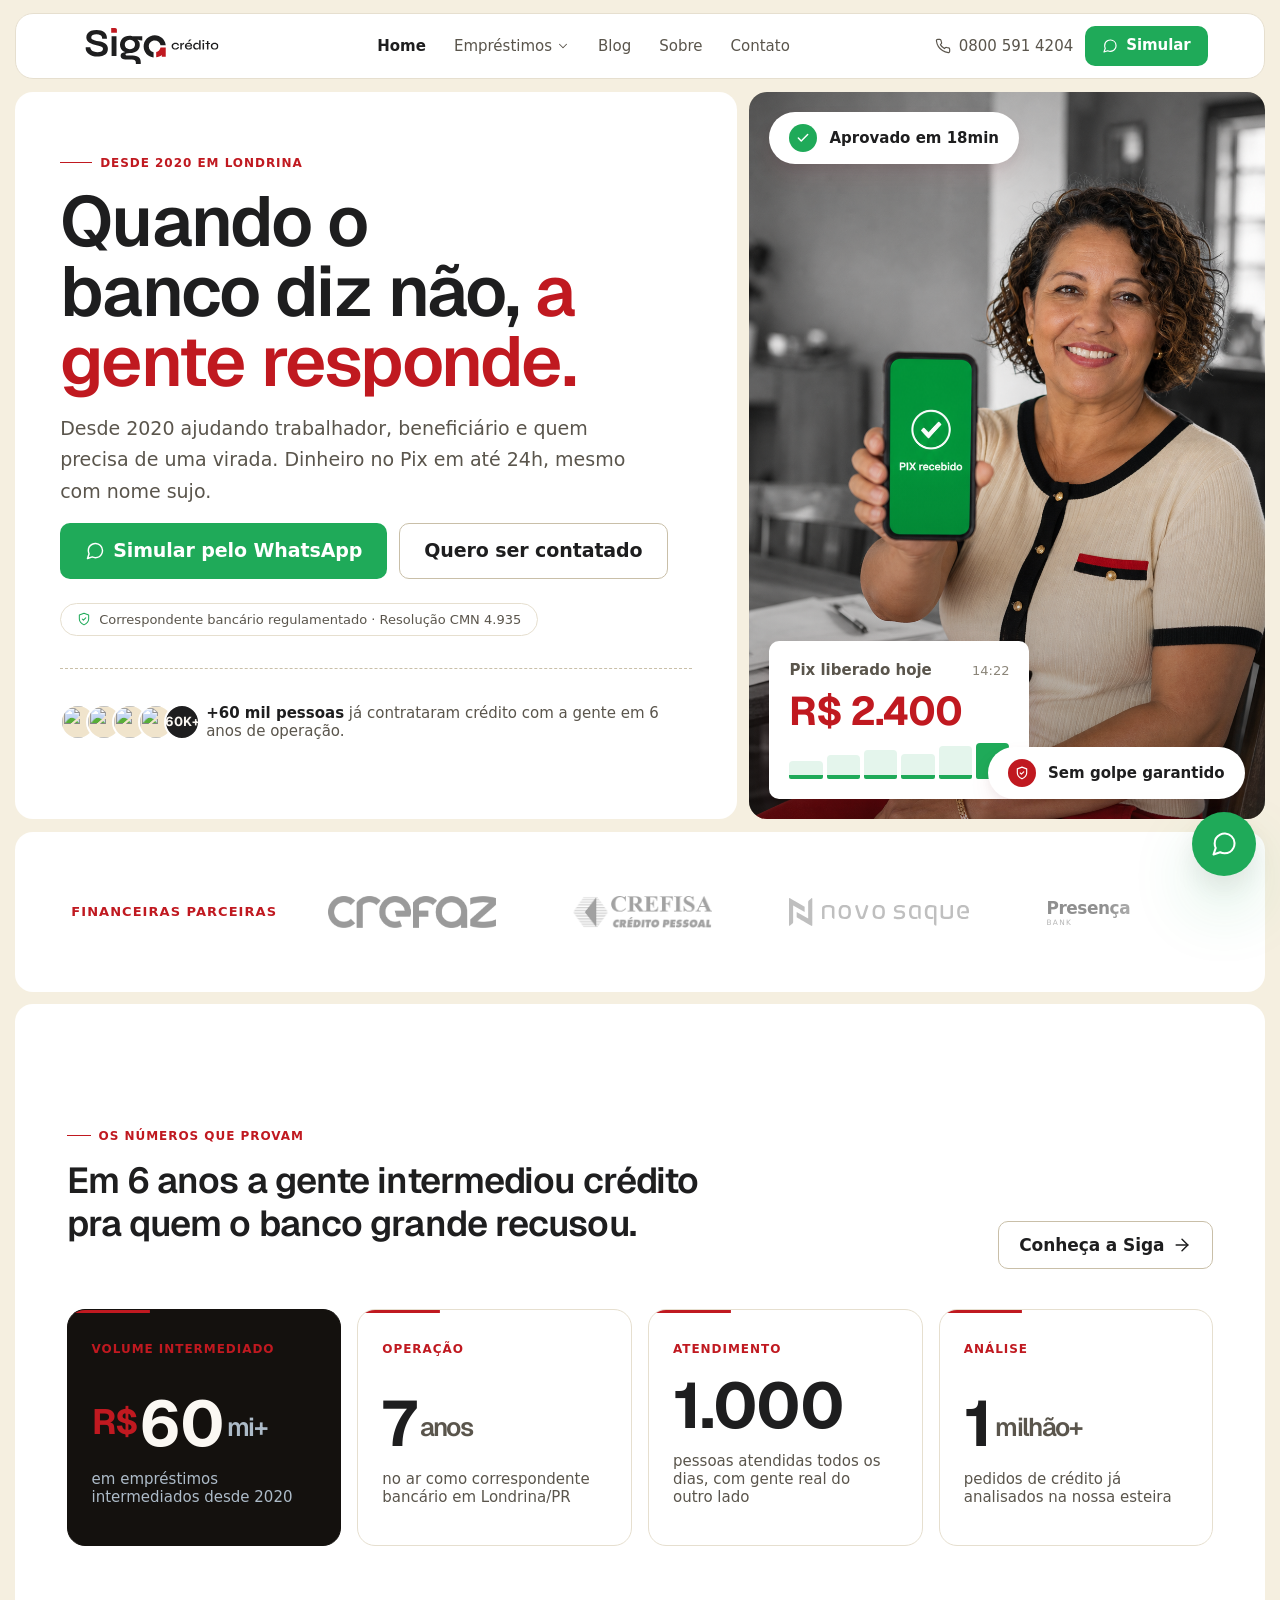
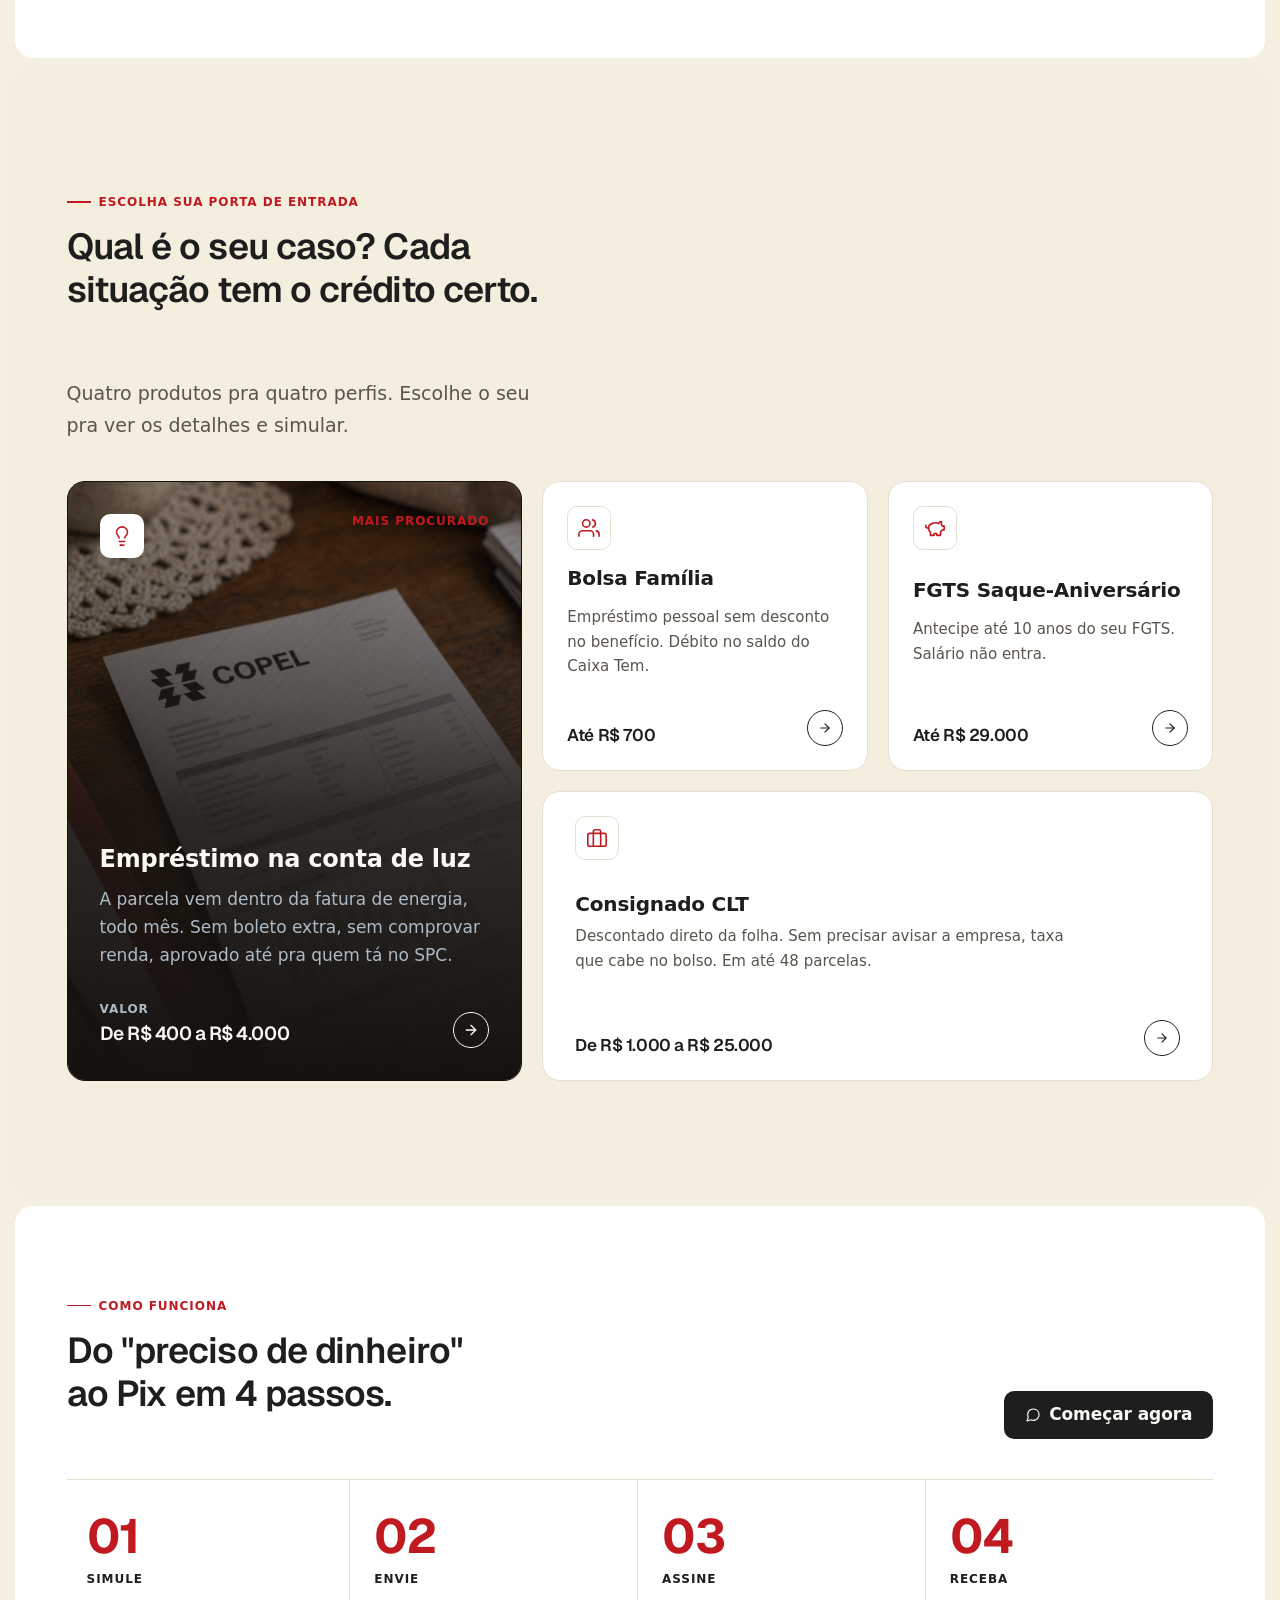
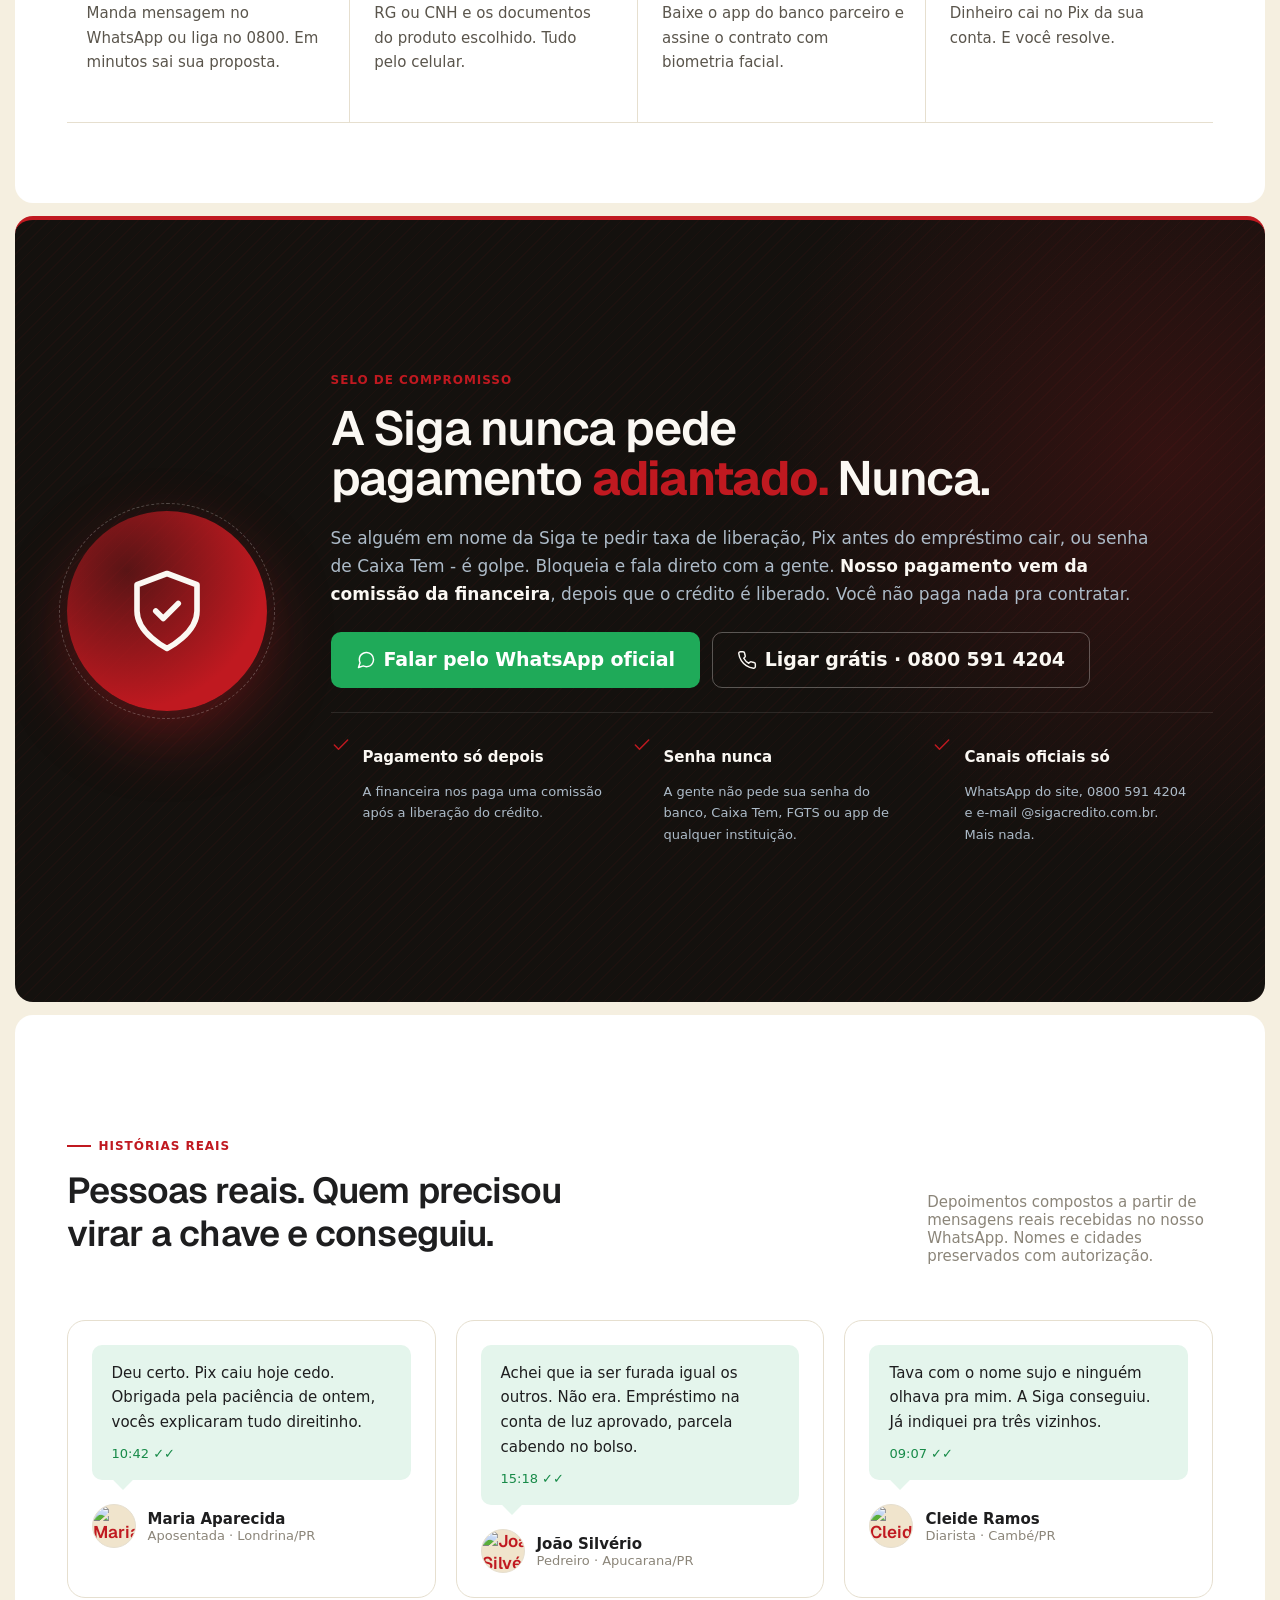
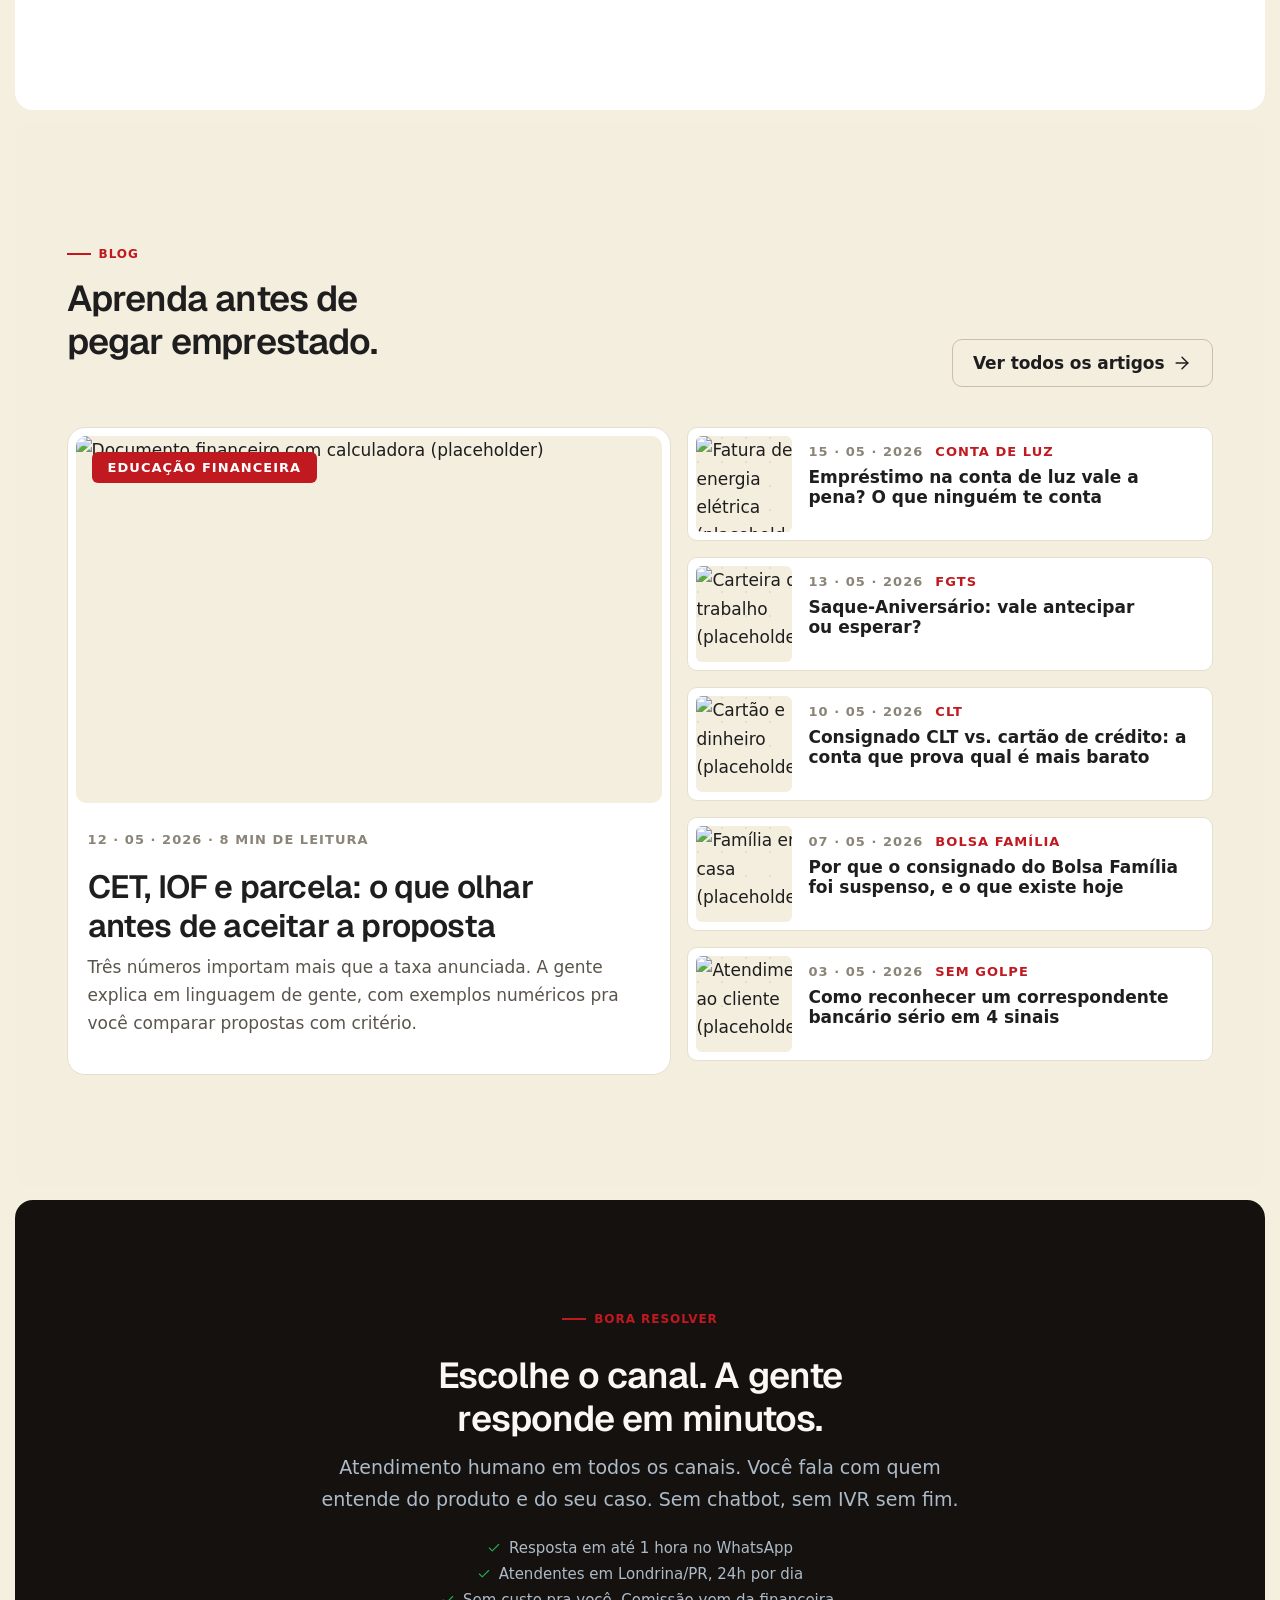
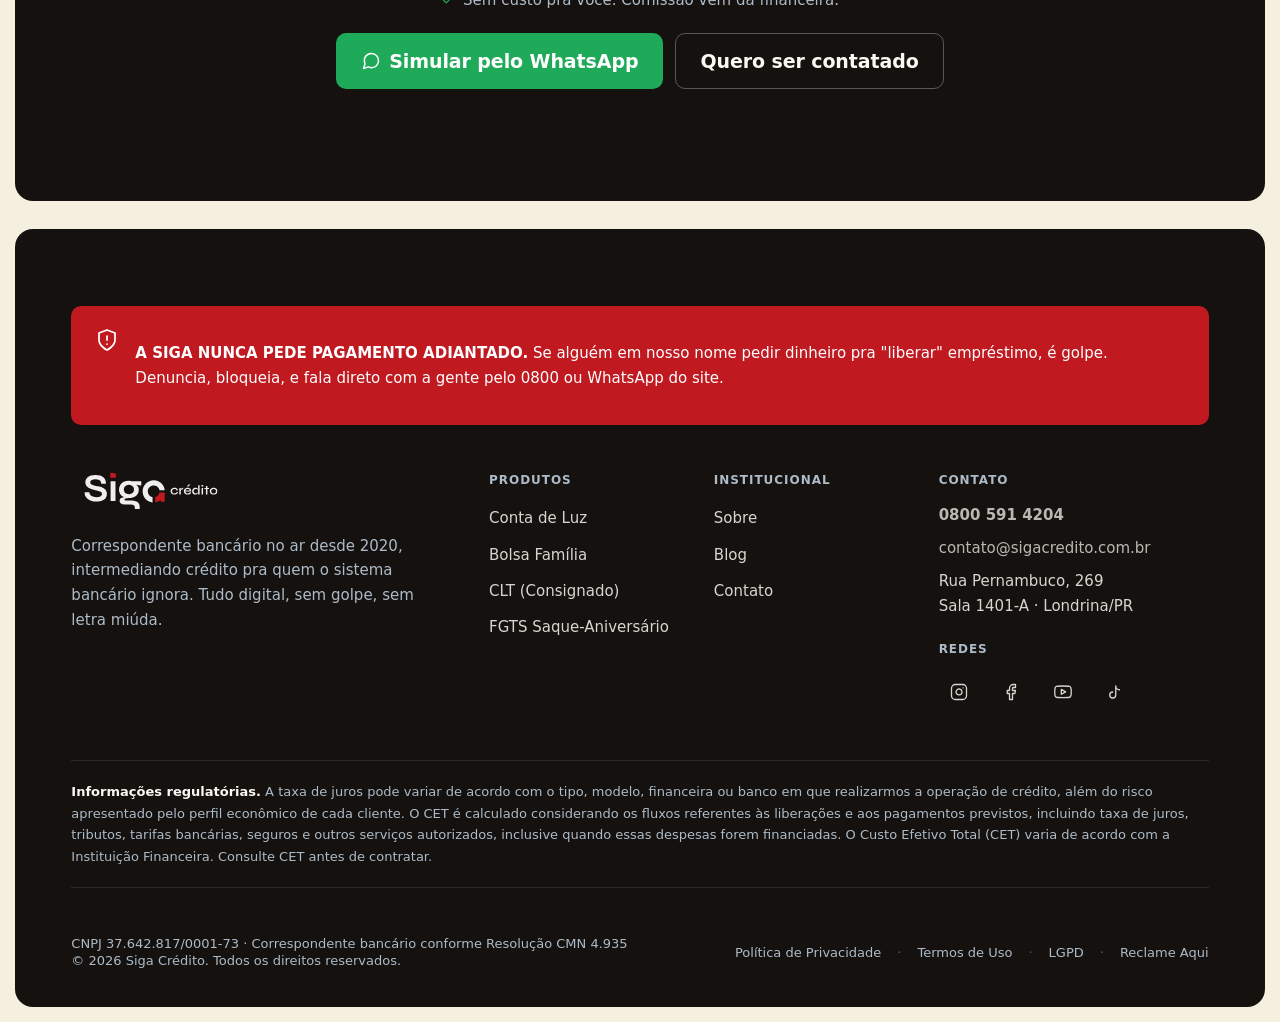
==== commit 703dae49: "Mobile pass 3: gaps 16px, selo pillars, blog carrossel, bora resolver, rodapé - Section heads mobile" ====
--- a/index.html
+++ b/index.html
@@ -547,7 +547,7 @@
         <ul class="cta-center-trust">
           <li><svg width="14" height="14" viewBox="0 0 24 24" fill="none" stroke="currentColor" stroke-width="2" stroke-linecap="round" stroke-linejoin="round" aria-hidden="true"><polyline points="20 6 9 17 4 12"/></svg> Resposta em até 1 hora no WhatsApp</li>
           <li><svg width="14" height="14" viewBox="0 0 24 24" fill="none" stroke="currentColor" stroke-width="2" stroke-linecap="round" stroke-linejoin="round" aria-hidden="true"><polyline points="20 6 9 17 4 12"/></svg> Atendentes em Londrina/PR, 24h por dia</li>
-          <li><svg width="14" height="14" viewBox="0 0 24 24" fill="none" stroke="currentColor" stroke-width="2" stroke-linecap="round" stroke-linejoin="round" aria-hidden="true"><polyline points="20 6 9 17 4 12"/></svg> Sem custo pra você &mdash; comissão vem da financeira</li>
+          <li><svg width="14" height="14" viewBox="0 0 24 24" fill="none" stroke="currentColor" stroke-width="2" stroke-linecap="round" stroke-linejoin="round" aria-hidden="true"><polyline points="20 6 9 17 4 12"/></svg> Sem custo pra você. Comissão vem da financeira.</li>
         </ul>
         <div class="cta-row-actions">
           <a class="btn btn-primary btn-lg" href="https://wa.me/5543999999999" rel="noopener" target="_blank">
--- a/css/custom.css
+++ b/css/custom.css
@@ -89,10 +89,10 @@
   cursor: pointer;
   background: none;
   border: none;
-  font: inherit;
-  color: inherit;
   padding: var(--s-2) var(--s-3);
   border-radius: var(--r-sm);
+  /* font + color herdam de .nav-link (mesma especificidade, mas .nav-link
+     vem antes no CSS — então essa regra só zera os defaults de <button>) */
 }
 .nav-dropdown-trigger svg { transition: transform 200ms ease-out; }
 .nav-dropdown[aria-expanded="true"] .nav-dropdown-trigger svg { transform: rotate(180deg); }
@@ -157,6 +157,15 @@
 }
 @media (min-width: 1024px) { .menu-toggle { display: none; } }
 .menu-toggle:hover { background: var(--surface-2); }
+
+/* Mobile pequeno (< 480): esconde CTA do header e aperta padding
+   (FAB + drawer mobile já oferecem WhatsApp/0800) */
+@media (max-width: 479px) {
+  .site-header .header-actions > .btn-primary { display: none; }
+  .site-header .container { padding-inline: var(--s-4); }
+  .site-header .container { gap: var(--s-2); }
+  .site-logo { height: 32px; }
+}
 
 .mobile-menu {
   position: fixed;
@@ -393,6 +402,11 @@
 @media (min-width: 640px) { .product-selector { grid-template-columns: repeat(2, 1fr); } }
 @media (min-width: 1024px) { .product-selector { grid-template-columns: repeat(4, 1fr); } }
 
+/* Compromissos (Sobre): 3 cards, layout 1 → 3 cols (sem etapa intermediária) */
+.compromissos-grid { grid-template-columns: 1fr; }
+@media (min-width: 768px) { .compromissos-grid { grid-template-columns: repeat(3, 1fr); } }
+@media (min-width: 1024px) { .compromissos-grid { grid-template-columns: repeat(3, 1fr); } }
+
 .product-card {
   position: relative;
   background: var(--surface);
@@ -996,7 +1010,7 @@
 .cta-center .section-eyebrow { justify-content: center; }
 .cta-center .section-title { max-width: 26ch; margin: 0 auto; }
 .cta-center .section-lead { max-width: 56ch; margin: 0 auto; }
-.cta-center .cta-row-actions { justify-content: center; align-items: center; margin-top: var(--s-3); }
+.cta-center .cta-row-actions { display: flex; flex-wrap: wrap; gap: var(--s-3); justify-content: center; align-items: center; margin-top: var(--s-3); }
 .cta-center .cta-row-actions .btn { vertical-align: middle; align-self: center; }
 .cta-center-trust {
   list-style: none;
@@ -2496,6 +2510,27 @@
 .fraud-band .btn-ghost { color: var(--text-on-dark); border-color: rgba(251,248,243,.3); }
 .fraud-band .btn-ghost:hover { background: rgba(251,248,243,.1); }
 
+/* Selo de Compromisso — mobile: center alignment + glow ajustado ao centro */
+@media (max-width: 1023px) {
+  .fraud-band::after {
+    width: 100%;
+    background: radial-gradient(circle at 50% 22%, rgba(192,25,32,.22), transparent 55%);
+  }
+  .fraud-band-grid {
+    grid-template-columns: 1fr;
+    justify-items: center;
+    text-align: center;
+  }
+  .fraud-band-seal { width: 160px; height: 160px; }
+  .fraud-band-seal svg { width: 64px; height: 64px; }
+  .fraud-band-eyebrow,
+  .fraud-band-title,
+  .fraud-band-body { text-align: center; margin-left: auto; margin-right: auto; }
+  .fraud-band-actions { justify-content: center; }
+  .fraud-pillars { text-align: center; }
+  .fraud-pillar { flex-direction: column; align-items: center; gap: var(--s-2); }
+}
+
 /* Pillars list inside fraud band (3 mini claims) */
 .fraud-pillars {
   display: grid;
@@ -2825,7 +2860,7 @@
   font-size: clamp(2.5rem, 5.5vw, 4.5rem);
   max-width: 16ch;
   line-height: 1;
-  margin: 0;
+  margin: 0 0 var(--s-4);
 }
 .hero-text-block .hero-headline em {
   font-style: normal;
@@ -2835,7 +2870,7 @@
   font: 400 var(--fs-lead)/var(--lh-body) var(--font-text);
   color: var(--text-muted);
   max-width: 48ch;
-  margin: 0;
+  margin: 0 0 var(--s-4);
 }
 
 .hero-photo-block {
@@ -3162,10 +3197,23 @@
   .hero-photo-block.hero-motion-ready.is-animated .hero-v3-data-bars span:nth-child(6) { transition-delay: 1320ms; }
 }
 
-/* Hide some floating elements on small viewports to avoid clutter */
+/* Hide floating pills on mobile and pin data card to bottom of photo */
 @media (max-width: 1023px) {
-  .hero-v3-pill.is-right { display: none; }
-  .hero-v3-data { position: static; transform: none; margin-top: var(--s-4); min-width: 0; width: 100%; }
+  .hero-v3-pill { display: none; }
+  .hero-v3-data {
+    position: absolute;
+    bottom: var(--s-4);
+    left: var(--s-4);
+    right: var(--s-4);
+    width: auto;
+    max-width: none;
+    min-width: 0;
+    padding: var(--s-3) var(--s-4);
+    margin: 0;
+  }
+  .hero-v3-data-head { margin-bottom: var(--s-2); }
+  .hero-v3-data-value { font-size: clamp(1.75rem, 7vw, 2.25rem); margin-bottom: var(--s-2); }
+  .hero-v3-data-bars { height: 22px; }
 }
 
 /* ============================================================
@@ -3346,3 +3394,276 @@
 }
 
 body.has-modal-open { overflow: hidden; }
+
+/* ============================================================
+   CONTATO — split heads + form-aside + social tiles
+   ============================================================ */
+
+/* Split section head: eyebrow+h2 on the left, lead inline on the right */
+.section-head-split {
+  display: grid;
+  grid-template-columns: 1fr;
+  gap: var(--s-6);
+  align-items: end;
+  margin-bottom: var(--s-12);
+}
+@media (min-width: 900px) {
+  .section-head-split { grid-template-columns: 1.1fr 1fr; gap: var(--s-12); }
+}
+.section-head-split .section-eyebrow { margin-bottom: var(--s-4); }
+.section-head-split .section-title { margin: 0; max-width: 22ch; }
+.section-head-split .section-lead { margin: 0; max-width: 52ch; }
+@media (min-width: 900px) {
+  .section-head-split .section-lead { padding-bottom: 4px; }
+}
+
+/* Contact form 2-col grid: info aside left, form card right */
+.contact-form-grid {
+  display: grid;
+  grid-template-columns: 1fr;
+  gap: var(--s-10);
+  align-items: start;
+}
+
+.form-aside-head { display: block; }
+.form-aside-head .section-title { margin-bottom: var(--s-4); }
+.form-aside-head .section-lead { margin-bottom: 0; }
+@media (min-width: 900px) {
+  .contact-form-grid { grid-template-columns: 1fr 1.15fr; gap: var(--s-12); }
+}
+
+.form-aside { display: flex; flex-direction: column; gap: var(--s-8); }
+
+.form-aside-steps {
+  list-style: none;
+  padding: 0;
+  margin: 0;
+  display: flex;
+  flex-direction: column;
+  gap: var(--s-6);
+  counter-reset: step;
+}
+.form-aside-steps li {
+  display: grid;
+  grid-template-columns: 40px 1fr;
+  gap: var(--s-4);
+  align-items: start;
+}
+.form-aside-steps li::before {
+  counter-increment: step;
+  content: counter(step, decimal-leading-zero);
+  width: 40px; height: 40px;
+  border-radius: var(--r-full);
+  background: var(--surface);
+  border: 1px solid var(--border-strong);
+  color: var(--brand-red);
+  display: flex;
+  align-items: center;
+  justify-content: center;
+  font: 600 var(--fs-small) var(--font-display);
+  letter-spacing: -0.01em;
+}
+.form-aside-step-title {
+  font: 600 var(--fs-body) var(--font-text);
+  color: var(--brand-ink);
+  margin: 6px 0 4px;
+}
+.form-aside-step-desc {
+  font-size: var(--fs-small);
+  color: var(--text-muted);
+  margin: 0;
+  line-height: var(--lh-body);
+}
+
+.form-aside-trust {
+  display: grid;
+  grid-template-columns: 24px 1fr;
+  gap: var(--s-3);
+  align-items: start;
+  padding: var(--s-5);
+  background: var(--surface);
+  border: 1px solid var(--border);
+  border-radius: var(--r-md);
+}
+.form-aside-trust svg { color: var(--brand-red); margin-top: 2px; }
+.form-aside-trust p { margin: 0; font-size: var(--fs-small); color: var(--text-muted); line-height: var(--lh-body); }
+.form-aside-trust strong { color: var(--brand-ink); display: block; margin-bottom: 4px; font-weight: 600; }
+
+/* Social tiles — square, larger, sits inline with section head */
+.socials-tiles {
+  display: grid;
+  grid-template-columns: repeat(4, 1fr);
+  gap: var(--s-3);
+  width: 100%;
+}
+.social-tile {
+  aspect-ratio: 1;
+  display: flex;
+  flex-direction: column;
+  align-items: center;
+  justify-content: center;
+  gap: var(--s-3);
+  background: var(--surface);
+  border: 1px solid var(--border);
+  border-radius: var(--r-md);
+  text-decoration: none;
+  color: var(--brand-ink);
+  transition: transform 200ms ease-out, box-shadow 200ms ease-out, border-color 200ms ease-out;
+}
+.social-tile:hover {
+  transform: translateY(-2px);
+  box-shadow: var(--shadow-md);
+  border-color: var(--border-strong);
+}
+.social-tile svg {
+  width: 32px;
+  height: 32px;
+  color: var(--brand-ink);
+  transition: color 200ms ease-out;
+}
+.social-tile:hover svg { color: var(--brand-red); }
+.social-tile-label { font: 600 var(--fs-small) var(--font-text); }
+@media (max-width: 640px) {
+  .socials-tiles { grid-template-columns: repeat(2, 1fr); }
+}
+
+/* ============================================================
+   MOBILE — center-align section heads (eyebrow, title, lead, CTA row)
+   ============================================================ */
+@media (max-width: 767px) {
+  /* Partners ticker — stack label above logos, centered */
+  .partners-ticker-row {
+    grid-template-columns: 1fr;
+    text-align: center;
+    gap: var(--s-4);
+  }
+
+  /* Section heads — text alignment + 16px gap padrão entre eyebrow/h2/lead */
+  .block .section-eyebrow,
+  .block .section-title,
+  .block .section-lead {
+    text-align: center;
+  }
+  .block .section-eyebrow { margin-bottom: var(--s-4); }
+  .block .section-title { margin-bottom: var(--s-4); margin-left: auto; margin-right: auto; }
+  .block .section-lead { margin-bottom: var(--s-6); margin-left: auto; margin-right: auto; }
+
+  /* Section-head-row (title left + link right on desktop) → stacked centered */
+  .section-head-row {
+    justify-content: center;
+    text-align: center;
+    gap: 0;
+    margin-bottom: var(--s-6);
+  }
+  /* lead <p> herda margin-top 1em do user-agent — zerar */
+  .block .section-lead { margin-top: 0; }
+  .section-head-row .section-lead,
+  .section-head-split .section-lead { margin-top: 0; }
+
+  /* Section-head-split (eyebrow+h2 esq, lead dir on desktop) → centered */
+  .section-head-split { text-align: center; }
+  .section-head-split .section-title,
+  .section-head-split .section-lead { margin-left: auto; margin-right: auto; }
+
+  /* FAQ + cta-center already centered on desktop, stay centered */
+
+  /* Generic CTA rows under heads */
+  .block .head-cta,
+  .block .cta-row-actions,
+  .block .hero-v3-actions {
+    justify-content: center;
+  }
+
+  /* Carrosséis horizontais — product bento + depoimentos */
+  .product-bento,
+  .test-row,
+  .testimonials {
+    display: flex;
+    grid-template-columns: none;
+    grid-auto-rows: auto;
+    overflow-x: auto;
+    overflow-y: visible;
+    scroll-snap-type: x mandatory;
+    scrollbar-width: none;
+    -webkit-overflow-scrolling: touch;
+    gap: var(--s-3);
+    padding-bottom: var(--s-4);
+    margin-inline: calc(var(--container-pad) * -1);
+    padding-inline: var(--container-pad);
+    min-height: 0;
+  }
+  .product-bento::-webkit-scrollbar,
+  .test-row::-webkit-scrollbar,
+  .testimonials::-webkit-scrollbar { display: none; }
+  .product-bento > * {
+    flex: 0 0 85%;
+    scroll-snap-align: start;
+    min-height: 320px;
+  }
+  .test-row > *,
+  .testimonials > * {
+    flex: 0 0 88%;
+    scroll-snap-align: start;
+  }
+
+  /* Bora resolver — checklist com check+texto left dentro de cada row, lista centrada como bloco */
+  .cta-center-trust {
+    width: max-content;
+    max-width: 100%;
+    margin-inline: auto;
+    align-items: flex-start;
+    text-align: left;
+  }
+  .cta-center-trust li { align-items: flex-start; }
+  .cta-center-trust li svg { margin-top: 5px; }
+
+  /* Rodapé centralizado por completo no mobile */
+  .footer-anti-fraud {
+    flex-direction: column;
+    align-items: center;
+    text-align: center;
+  }
+  .footer-grid { text-align: center; }
+  .footer-brand { display: flex; flex-direction: column; align-items: center; }
+  .footer-brand p { max-width: none; margin-inline: auto; }
+  .footer-col ul { align-items: center; }
+  .footer-reg { text-align: center; }
+  .footer-bottom {
+    flex-direction: column;
+    justify-content: center;
+    text-align: center;
+  }
+  .footer-bottom-meta,
+  .footer-legal { justify-content: center; }
+
+  /* Blog list (Conteúdos complementares) — vira carrossel de cards verticais */
+  .editorial-v2-list {
+    flex-direction: row;
+    overflow-x: auto;
+    overflow-y: visible;
+    scroll-snap-type: x mandatory;
+    scrollbar-width: none;
+    -webkit-overflow-scrolling: touch;
+    gap: var(--s-3);
+    padding-bottom: var(--s-4);
+    margin-inline: calc(var(--container-pad) * -1);
+    padding-inline: var(--container-pad);
+  }
+  .editorial-v2-list::-webkit-scrollbar { display: none; }
+  .editorial-v2-list li {
+    flex: 0 0 78%;
+    scroll-snap-align: start;
+  }
+  .editorial-v2-list a {
+    grid-template-columns: 1fr;
+    padding: 0;
+    padding-bottom: var(--s-4);
+    align-items: stretch;
+  }
+  .editorial-v2-list-thumb {
+    aspect-ratio: 16/10;
+    border-radius: 0;
+  }
+  .editorial-v2-list-meta { padding-inline: var(--s-4); margin-top: var(--s-4); }
+  .editorial-v2-list-title { padding-inline: var(--s-4); }
+}
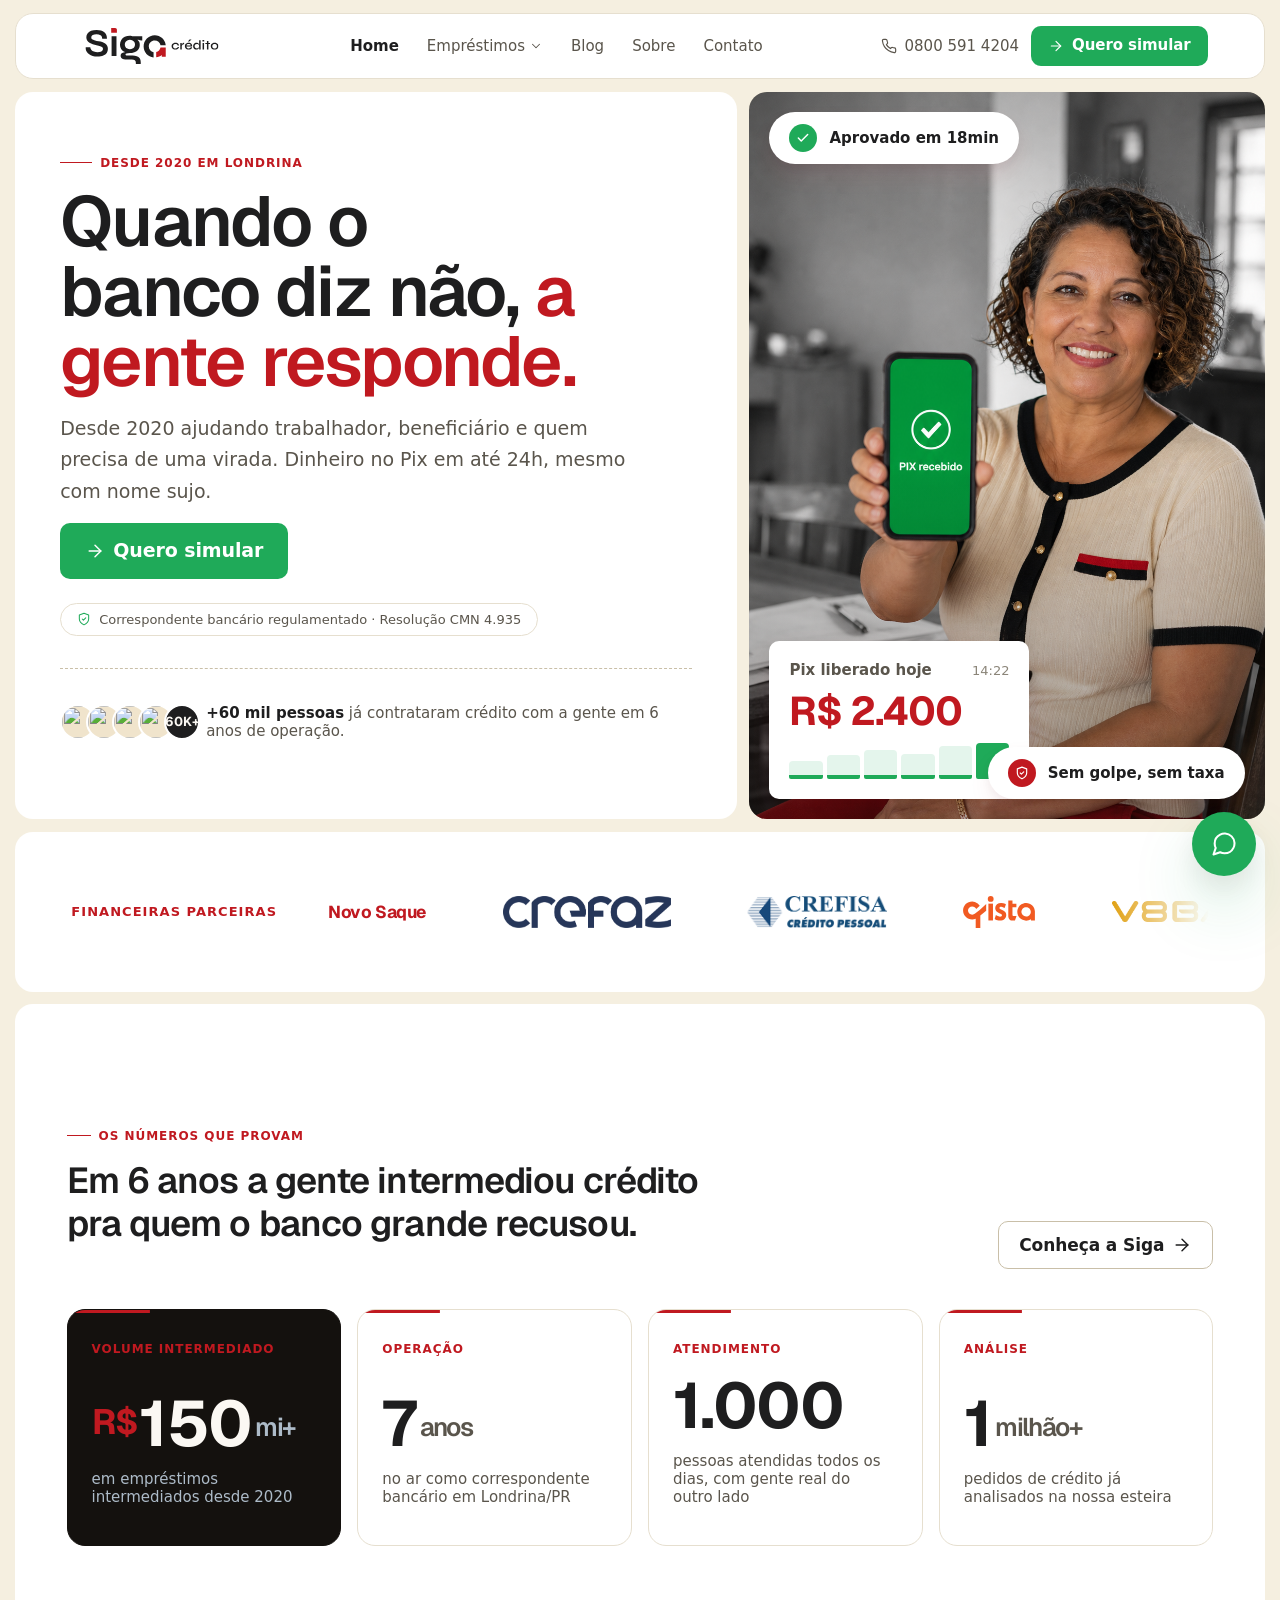
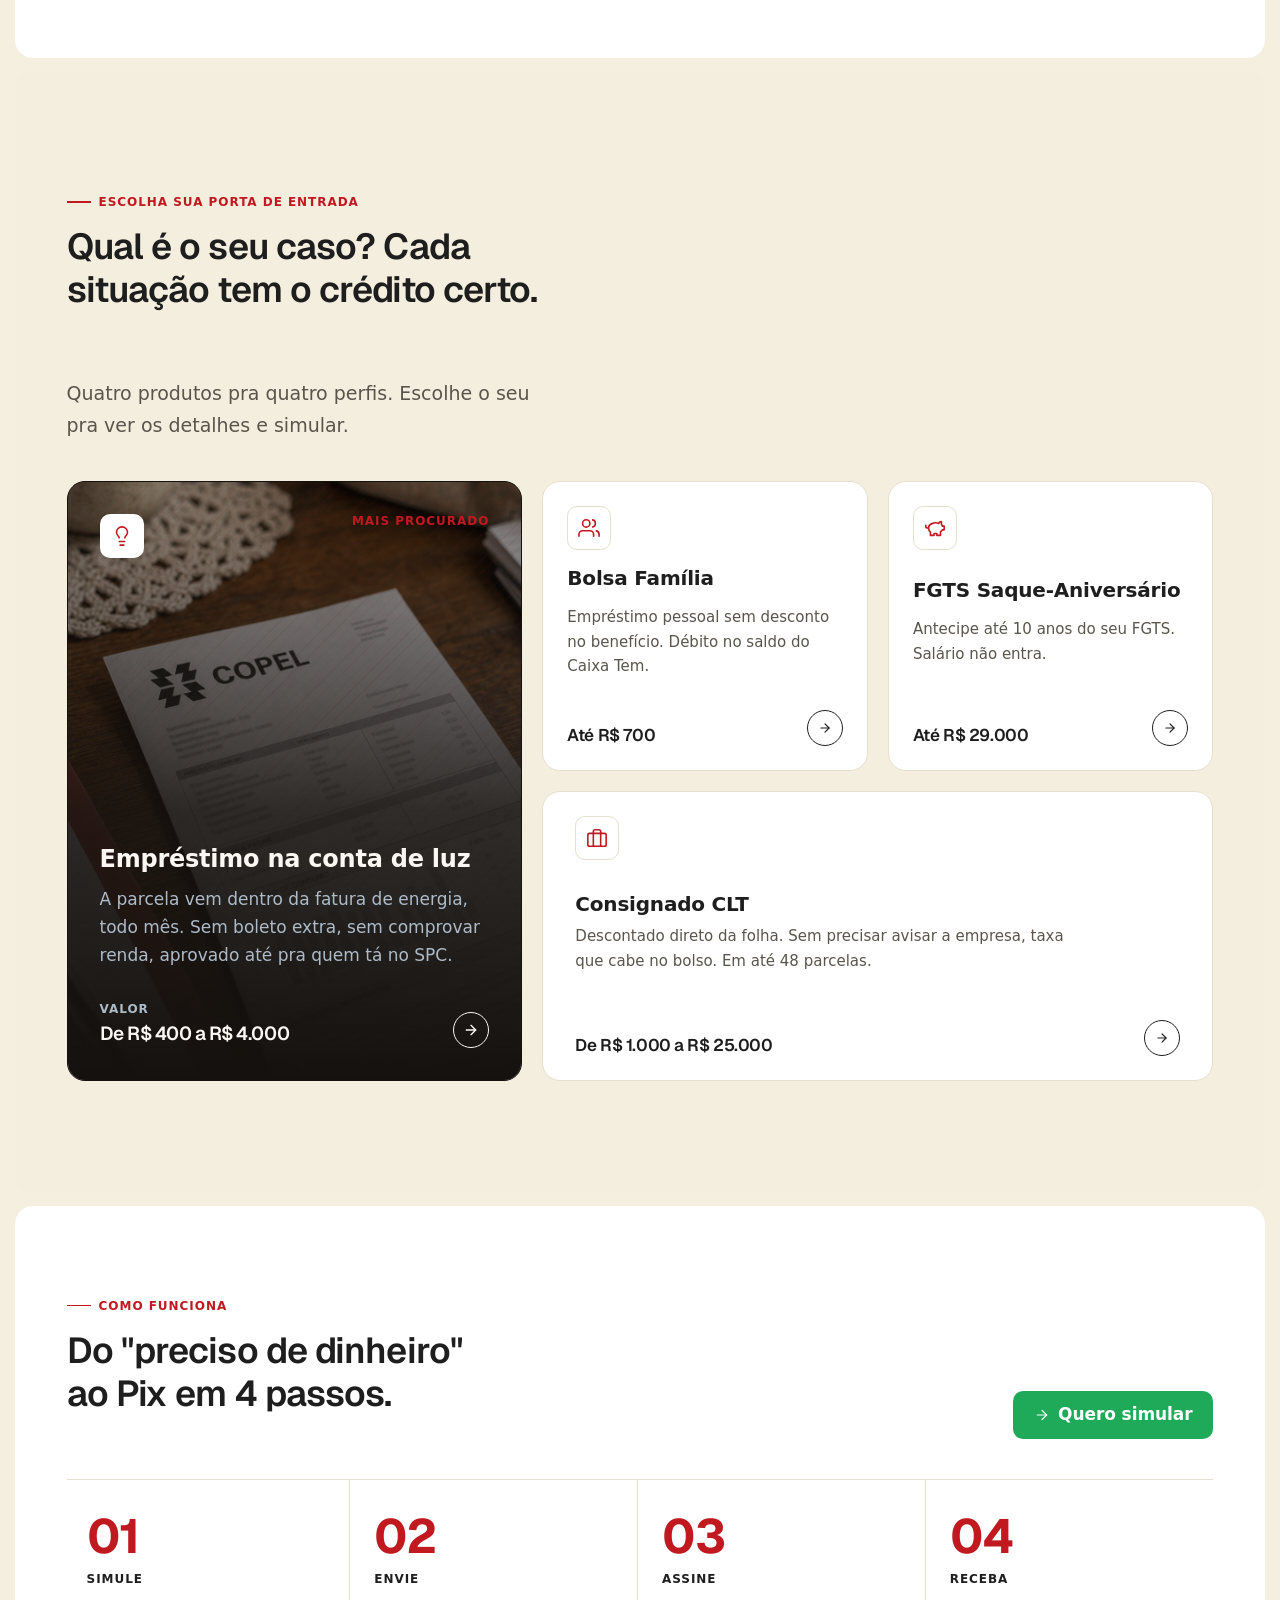
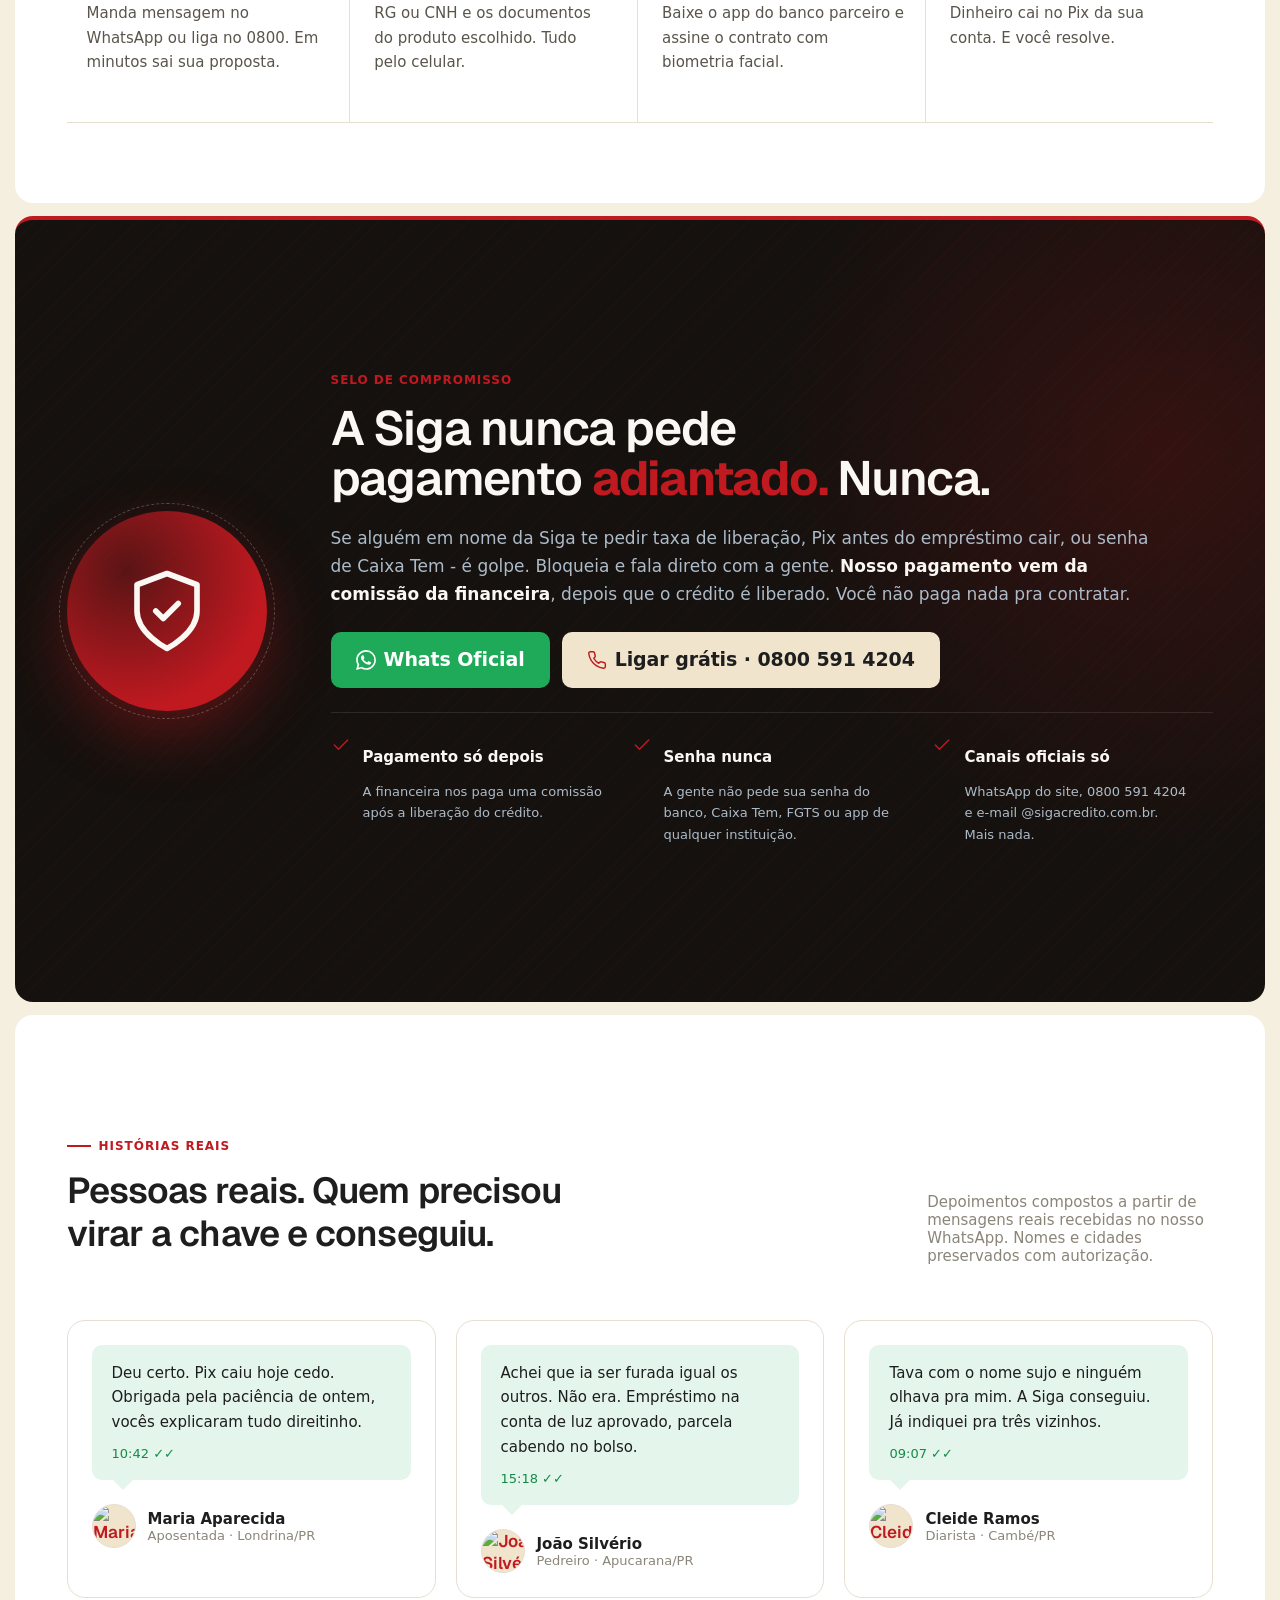
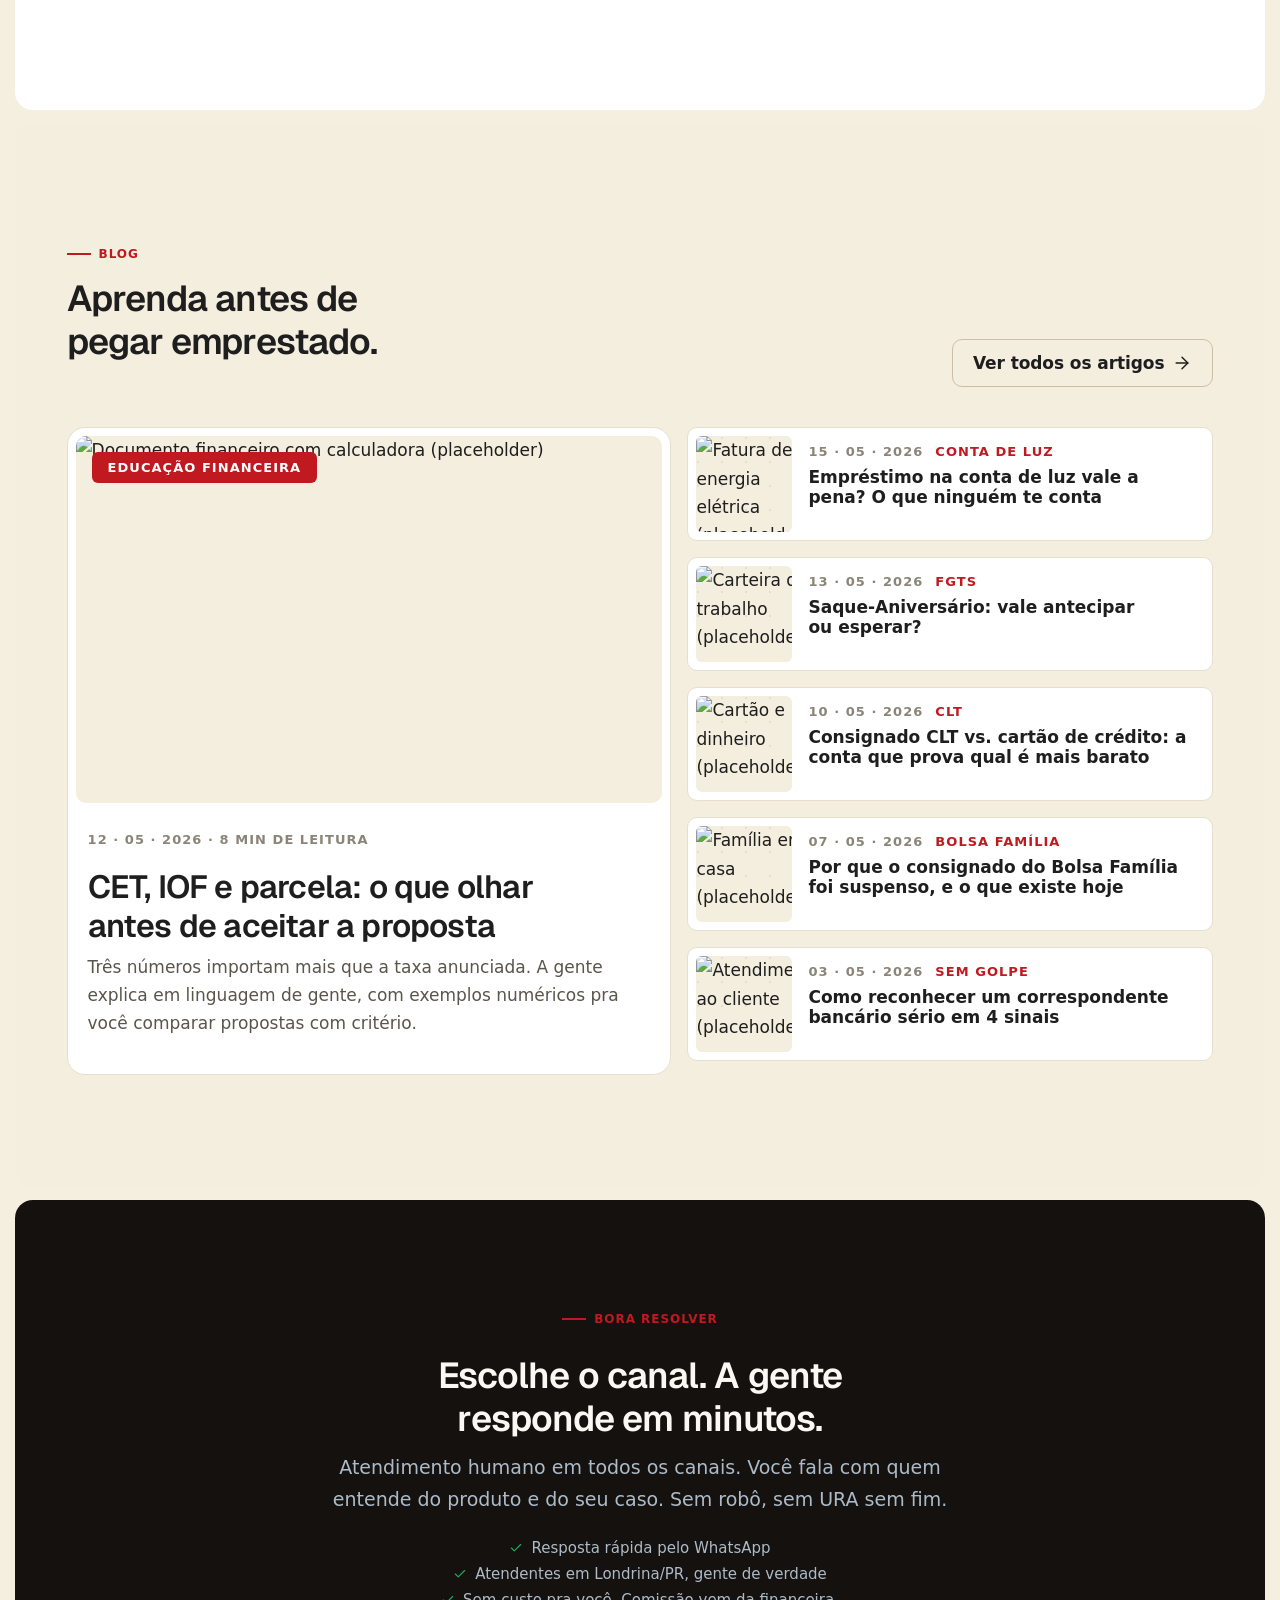
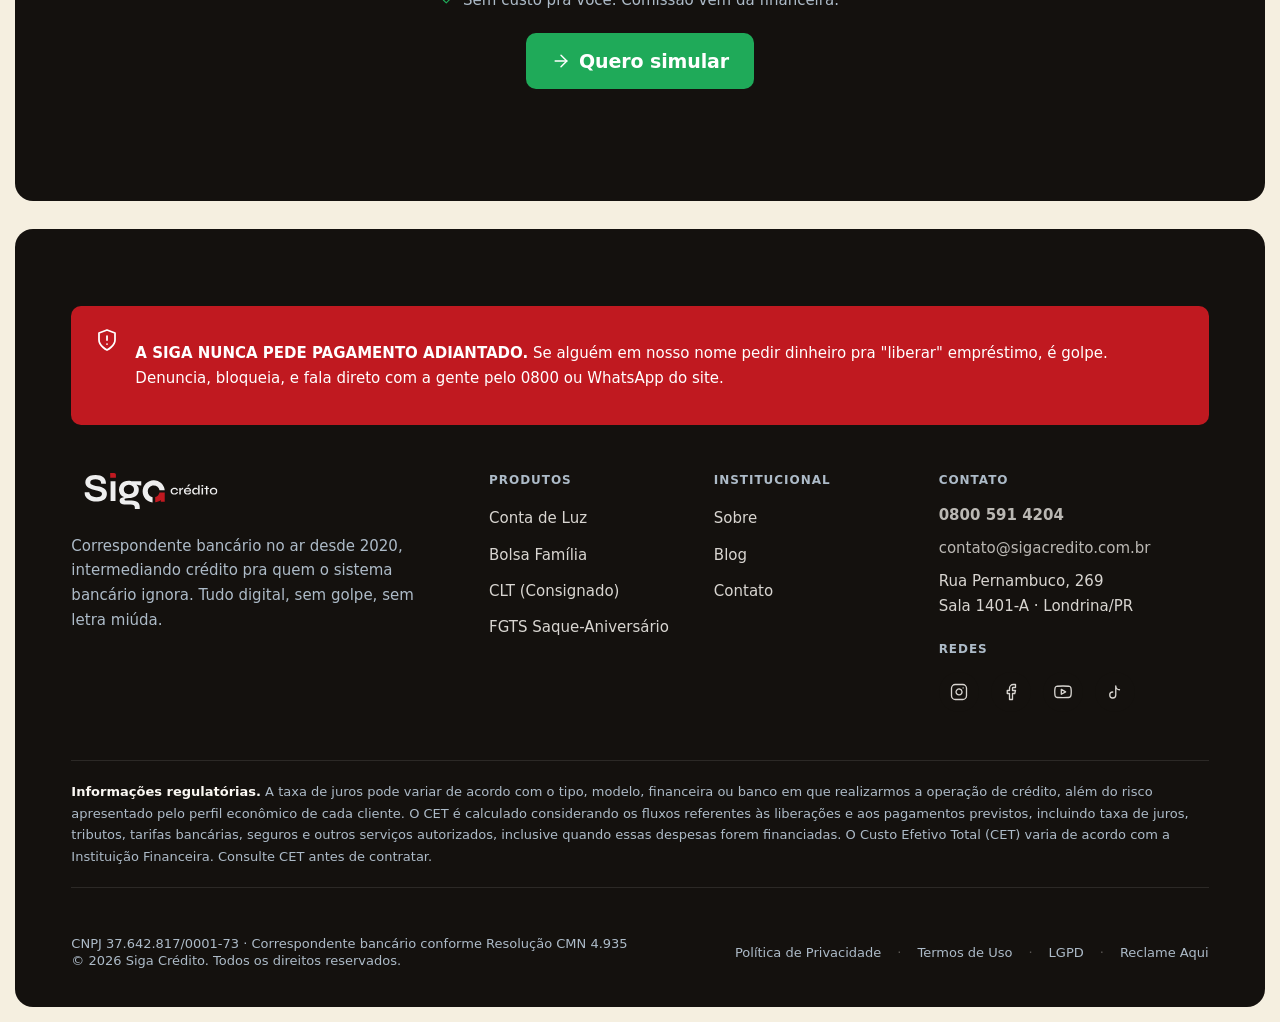
==== commit 163da034: "Home: ajustes do cliente (botões form, números WA, selo, parceiros, copy) - WhatsApp direto só no FA" ====
--- a/index.html
+++ b/index.html
@@ -82,10 +82,10 @@
         <svg width="16" height="16" viewBox="0 0 24 24" fill="none" stroke="currentColor" stroke-width="1.75" stroke-linecap="round" stroke-linejoin="round" aria-hidden="true"><path d="M22 16.92v3a2 2 0 0 1-2.18 2 19.79 19.79 0 0 1-8.63-3.07 19.5 19.5 0 0 1-6-6 19.79 19.79 0 0 1-3.07-8.67A2 2 0 0 1 4.11 2h3a2 2 0 0 1 2 1.72 12.84 12.84 0 0 0 .7 2.81 2 2 0 0 1-.45 2.11L8.09 9.91a16 16 0 0 0 6 6l1.27-1.27a2 2 0 0 1 2.11-.45 12.84 12.84 0 0 0 2.81.7A2 2 0 0 1 22 16.92z"/></svg>
         0800 591 4204
       </a>
-      <a class="btn btn-primary btn-sm" href="https://wa.me/5543999999999" rel="noopener" target="_blank">
-        <svg class="icon icon-sm" viewBox="0 0 24 24" fill="none" stroke="currentColor" stroke-width="1.75" stroke-linecap="round" stroke-linejoin="round" aria-hidden="true"><path d="M21 11.5a8.38 8.38 0 0 1-.9 3.8 8.5 8.5 0 0 1-7.6 4.7 8.38 8.38 0 0 1-3.8-.9L3 21l1.9-5.7a8.38 8.38 0 0 1-.9-3.8 8.5 8.5 0 0 1 4.7-7.6 8.38 8.38 0 0 1 3.8-.9h.5a8.48 8.48 0 0 1 8 8v.5z"/></svg>
-        Simular
-      </a>
+      <button type="button" class="btn btn-primary btn-sm" data-open-modal>
+        <svg class="icon icon-sm" viewBox="0 0 24 24" fill="none" stroke="currentColor" stroke-width="1.75" stroke-linecap="round" stroke-linejoin="round" aria-hidden="true"><line x1="5" y1="12" x2="19" y2="12"/><polyline points="12 5 19 12 12 19"/></svg>
+        Quero simular
+      </button>
       <button class="menu-toggle" data-menu-toggle aria-label="Abrir menu" aria-expanded="false">
         <svg width="22" height="22" viewBox="0 0 24 24" fill="none" stroke="currentColor" stroke-width="1.75" stroke-linecap="round" stroke-linejoin="round" aria-hidden="true"><line x1="3" y1="6" x2="21" y2="6"/><line x1="3" y1="12" x2="21" y2="12"/><line x1="3" y1="18" x2="21" y2="18"/></svg>
       </button>
@@ -116,7 +116,7 @@
     <a href="contato.html">Contato</a>
   </nav>
   <div class="mobile-menu-cta">
-    <a class="btn btn-primary btn-lg" href="https://wa.me/5543999999999" rel="noopener" target="_blank">Simular pelo WhatsApp</a>
+    <button type="button" class="btn btn-primary btn-lg" data-open-modal>Quero simular</button>
     <a class="btn btn-ghost btn-lg" href="tel:08005914204">Ligar grátis · 0800 591 4204</a>
   </div>
 </div>
@@ -133,11 +133,10 @@
       <h1 class="hero-headline text-balance">Quando o banco diz não, <em>a gente responde.</em></h1>
       <p class="hero-lead">Desde 2020 ajudando trabalhador, beneficiário e quem precisa de uma virada. Dinheiro no Pix em até 24h, mesmo com nome sujo.</p>
       <div class="hero-v3-actions">
-        <a class="btn btn-primary btn-lg" href="https://wa.me/5543999999999" rel="noopener" target="_blank">
-          <svg class="icon" viewBox="0 0 24 24" fill="none" stroke="currentColor" stroke-width="1.75" stroke-linecap="round" stroke-linejoin="round" aria-hidden="true"><path d="M21 11.5a8.38 8.38 0 0 1-.9 3.8 8.5 8.5 0 0 1-7.6 4.7 8.38 8.38 0 0 1-3.8-.9L3 21l1.9-5.7a8.38 8.38 0 0 1-.9-3.8 8.5 8.5 0 0 1 4.7-7.6 8.38 8.38 0 0 1 3.8-.9h.5a8.48 8.48 0 0 1 8 8v.5z"/></svg>
-          Simular pelo WhatsApp
-        </a>
-        <a class="btn btn-ghost btn-lg" href="contato.html">Quero ser contatado</a>
+        <button type="button" class="btn btn-primary btn-lg" data-open-modal>
+          <svg class="icon" viewBox="0 0 24 24" fill="none" stroke="currentColor" stroke-width="1.75" stroke-linecap="round" stroke-linejoin="round" aria-hidden="true"><line x1="5" y1="12" x2="19" y2="12"/><polyline points="12 5 19 12 12 19"/></svg>
+          Quero simular
+        </button>
       </div>
       <div class="hero-v3-trustpill">
         <svg width="14" height="14" viewBox="0 0 24 24" fill="none" stroke="currentColor" stroke-width="1.75" stroke-linecap="round" stroke-linejoin="round" aria-hidden="true"><path d="M12 22s8-4 8-10V5l-8-3-8 3v7c0 6 8 10 8 10z"/><path d="M9 12l2 2 4-4"/></svg>
@@ -184,7 +183,7 @@
         <span class="hero-v3-pill-icon is-red">
           <svg width="14" height="14" viewBox="0 0 24 24" fill="none" stroke="currentColor" stroke-width="2" stroke-linecap="round" stroke-linejoin="round" aria-hidden="true"><path d="M12 22s8-4 8-10V5l-8-3-8 3v7c0 6 8 10 8 10z"/><path d="M9 12l2 2 4-4"/></svg>
         </span>
-        Sem golpe garantido
+        Sem golpe, sem taxa
       </div>
     </section>
 
@@ -198,19 +197,21 @@
       <p class="partners-ticker-label">Financeiras parceiras</p>
       <div class="partners-ticker-viewport">
         <div class="partners-ticker-track">
+          <span class="partners-ticker-item is-text">Novo Saque</span>
           <span class="partners-ticker-item"><img src="assets/logos-parceiros/crefaz.png" alt="Crefaz" loading="lazy"></span>
           <span class="partners-ticker-item"><img src="assets/logos-parceiros/crefisa.png" alt="Crefisa" loading="lazy"></span>
-          <span class="partners-ticker-item"><img src="assets/logos-parceiros/novo-saque.svg" alt="Novo Saque" loading="lazy"></span>
-          <span class="partners-ticker-item"><img src="assets/logos-parceiros/presenca-bank.svg" alt="Presença Bank" loading="lazy"></span>
-          <span class="partners-ticker-item"><img src="assets/logos-parceiros/v8.png" alt="V8 Bank" loading="lazy"></span>
-          <span class="partners-ticker-item"><img src="assets/logos-parceiros/qista.svg" alt="QISTA S.A." loading="lazy"></span>
+          <span class="partners-ticker-item"><img src="assets/logos-parceiros/qista.svg" alt="Qista" loading="lazy"></span>
+          <span class="partners-ticker-item"><img src="assets/logos-parceiros/v8.png" alt="V8" loading="lazy"></span>
+          <span class="partners-ticker-item is-text">2S Consig</span>
+          <span class="partners-ticker-item is-text">Sua Tech</span>
           <!-- duplicate for seamless loop -->
+          <span class="partners-ticker-item is-text" aria-hidden="true">Novo Saque</span>
           <span class="partners-ticker-item" aria-hidden="true"><img src="assets/logos-parceiros/crefaz.png" alt="" loading="lazy"></span>
           <span class="partners-ticker-item" aria-hidden="true"><img src="assets/logos-parceiros/crefisa.png" alt="" loading="lazy"></span>
-          <span class="partners-ticker-item" aria-hidden="true"><img src="assets/logos-parceiros/novo-saque.svg" alt="" loading="lazy"></span>
-          <span class="partners-ticker-item" aria-hidden="true"><img src="assets/logos-parceiros/presenca-bank.svg" alt="" loading="lazy"></span>
+          <span class="partners-ticker-item" aria-hidden="true"><img src="assets/logos-parceiros/qista.svg" alt="" loading="lazy"></span>
           <span class="partners-ticker-item" aria-hidden="true"><img src="assets/logos-parceiros/v8.png" alt="" loading="lazy"></span>
-          <span class="partners-ticker-item" aria-hidden="true"><img src="assets/logos-parceiros/qista.svg" alt="" loading="lazy"></span>
+          <span class="partners-ticker-item is-text" aria-hidden="true">2S Consig</span>
+          <span class="partners-ticker-item is-text" aria-hidden="true">Sua Tech</span>
         </div>
       </div>
     </div>
@@ -236,7 +237,7 @@
         <article class="stat-mono is-feature reveal">
           <span class="stat-mono-eyebrow">Volume intermediado</span>
           <div>
-            <div class="stat-mono-num"><em>R$</em>60<small>mi+</small></div>
+            <div class="stat-mono-num"><em>R$</em>150<small>mi+</small></div>
             <p class="stat-mono-label">em empréstimos intermediados desde 2020</p>
           </div>
         </article>
@@ -280,7 +281,7 @@
 
       <div class="product-bento" data-reveal-group>
         <a class="product-bento-card is-hero reveal" href="conta-de-luz.html">
-          <img class="product-bento-media" src="assets/images/card-conta-copel-close.png" alt="Close de uma conta de luz da Copel sobre a mesa" loading="lazy">
+          <img class="product-bento-media" src="assets/images/card-conta-copel-close.png" alt="Close de uma conta de energia sobre a mesa" loading="lazy">
           <div style="display: flex; justify-content: space-between; align-items: flex-start;">
             <span class="product-bento-icon">
               <svg width="22" height="22" viewBox="0 0 24 24" fill="none" stroke="currentColor" stroke-width="1.75" stroke-linecap="round" stroke-linejoin="round" aria-hidden="true"><path d="M9 18h6"/><path d="M10 22h4"/><path d="M15.09 14c.18-.98.65-1.74 1.41-2.5A4.65 4.65 0 0 0 18 8 6 6 0 0 0 6 8c0 1 .23 2.23 1.5 3.5A4.61 4.61 0 0 1 8.91 14"/></svg>
@@ -363,10 +364,10 @@
           <span class="section-eyebrow">Como funciona</span>
           <h2 class="section-title text-balance">Do "preciso de dinheiro" ao Pix em 4 passos.</h2>
         </div>
-        <a class="btn btn-secondary btn-md" href="https://wa.me/5543999999999" rel="noopener" target="_blank">
-          <svg class="icon icon-sm" viewBox="0 0 24 24" fill="none" stroke="currentColor" stroke-width="1.75" stroke-linecap="round" stroke-linejoin="round" aria-hidden="true"><path d="M21 11.5a8.38 8.38 0 0 1-.9 3.8 8.5 8.5 0 0 1-7.6 4.7 8.38 8.38 0 0 1-3.8-.9L3 21l1.9-5.7a8.38 8.38 0 0 1-.9-3.8 8.5 8.5 0 0 1 4.7-7.6 8.38 8.38 0 0 1 3.8-.9h.5a8.48 8.48 0 0 1 8 8v.5z"/></svg>
-          Começar agora
-        </a>
+        <button type="button" class="btn btn-primary btn-md" data-open-modal>
+          <svg class="icon icon-sm" viewBox="0 0 24 24" fill="none" stroke="currentColor" stroke-width="1.75" stroke-linecap="round" stroke-linejoin="round" aria-hidden="true"><line x1="5" y1="12" x2="19" y2="12"/><polyline points="12 5 19 12 12 19"/></svg>
+          Quero simular
+        </button>
       </div>
 
       <div class="process-strip" data-reveal-group>
@@ -395,11 +396,11 @@
           <h2 class="fraud-band-title text-balance">A Siga nunca pede pagamento <strong>adiantado.</strong> Nunca.</h2>
           <p class="fraud-band-body">Se alguém em nome da Siga te pedir taxa de liberação, Pix antes do empréstimo cair, ou senha de Caixa Tem - é golpe. Bloqueia e fala direto com a gente. <strong>Nosso pagamento vem da comissão da financeira</strong>, depois que o crédito é liberado. Você não paga nada pra contratar.</p>
           <div class="fraud-band-actions">
-            <a class="btn btn-primary btn-lg" href="https://wa.me/5543999999999" rel="noopener" target="_blank">
-              <svg class="icon" viewBox="0 0 24 24" fill="none" stroke="currentColor" stroke-width="1.75" stroke-linecap="round" stroke-linejoin="round" aria-hidden="true"><path d="M21 11.5a8.38 8.38 0 0 1-.9 3.8 8.5 8.5 0 0 1-7.6 4.7 8.38 8.38 0 0 1-3.8-.9L3 21l1.9-5.7a8.38 8.38 0 0 1-.9-3.8 8.5 8.5 0 0 1 4.7-7.6 8.38 8.38 0 0 1 3.8-.9h.5a8.48 8.48 0 0 1 8 8v.5z"/></svg>
-              Falar pelo WhatsApp oficial
+            <a class="btn btn-primary btn-lg" href="https://wa.me/5543988014727" rel="noopener" target="_blank">
+              <svg class="icon" viewBox="0 0 24 24" fill="currentColor" aria-hidden="true"><path d="M17.472 14.382c-.297-.149-1.758-.867-2.03-.967-.273-.099-.471-.148-.67.15-.197.297-.767.966-.94 1.164-.173.199-.347.223-.644.075-.297-.15-1.255-.463-2.39-1.475-.883-.788-1.48-1.761-1.653-2.059-.173-.297-.018-.458.13-.606.134-.133.298-.347.446-.52.149-.174.198-.298.298-.497.099-.198.05-.371-.025-.52-.075-.149-.669-1.612-.916-2.207-.242-.579-.487-.5-.669-.51l-.57-.01c-.198 0-.52.074-.792.372-.272.297-1.04 1.016-1.04 2.479 0 1.462 1.065 2.875 1.213 3.074.149.198 2.096 3.2 5.077 4.487.71.306 1.263.489 1.694.625.712.227 1.36.195 1.872.118.571-.085 1.758-.719 2.006-1.413.247-.694.247-1.289.173-1.413-.074-.124-.272-.198-.57-.347M12.05 21.785h-.004a9.87 9.87 0 0 1-5.031-1.378l-.361-.214-3.741.982.998-3.648-.235-.374a9.86 9.86 0 0 1-1.51-5.26c.002-5.45 4.436-9.884 9.888-9.884 2.64 0 5.122 1.03 6.988 2.898a9.825 9.825 0 0 1 2.893 6.994c-.003 5.45-4.437 9.884-9.885 9.884m8.413-18.297A11.815 11.815 0 0 0 12.05 0C5.495 0 .16 5.335.157 11.892c0 2.096.547 4.142 1.588 5.945L.057 24l6.305-1.654a11.882 11.882 0 0 0 5.683 1.448h.005c6.554 0 11.89-5.335 11.893-11.893a11.821 11.821 0 0 0-3.48-8.413"/></svg>
+              Whats Oficial
             </a>
-            <a class="btn btn-ghost btn-lg" href="tel:08005914204">
+            <a class="btn btn-lg fraud-band-phone" href="tel:08005914204">
               <svg class="icon" viewBox="0 0 24 24" fill="none" stroke="currentColor" stroke-width="1.75" stroke-linecap="round" stroke-linejoin="round" aria-hidden="true"><path d="M22 16.92v3a2 2 0 0 1-2.18 2 19.79 19.79 0 0 1-8.63-3.07 19.5 19.5 0 0 1-6-6 19.79 19.79 0 0 1-3.07-8.67A2 2 0 0 1 4.11 2h3a2 2 0 0 1 2 1.72 12.84 12.84 0 0 0 .7 2.81 2 2 0 0 1-.45 2.11L8.09 9.91a16 16 0 0 0 6 6l1.27-1.27a2 2 0 0 1 2.11-.45 12.84 12.84 0 0 0 2.81.7A2 2 0 0 1 22 16.92z"/></svg>
               Ligar grátis · 0800 591 4204
             </a>
@@ -543,18 +544,17 @@
       <div class="cta-center">
         <span class="section-eyebrow" style="color: var(--brand-red);">Bora resolver</span>
         <h2 class="section-title text-balance" style="color: var(--text-on-dark); margin-bottom: 0;">Escolhe o canal. A gente responde em minutos.</h2>
-        <p class="section-lead" style="color: var(--brand-stone); margin-bottom: 0;">Atendimento humano em todos os canais. Você fala com quem entende do produto e do seu caso. Sem chatbot, sem IVR sem fim.</p>
+        <p class="section-lead" style="color: var(--brand-stone); margin-bottom: 0;">Atendimento humano em todos os canais. Você fala com quem entende do produto e do seu caso. Sem robô, sem URA sem fim.</p>
         <ul class="cta-center-trust">
-          <li><svg width="14" height="14" viewBox="0 0 24 24" fill="none" stroke="currentColor" stroke-width="2" stroke-linecap="round" stroke-linejoin="round" aria-hidden="true"><polyline points="20 6 9 17 4 12"/></svg> Resposta em até 1 hora no WhatsApp</li>
-          <li><svg width="14" height="14" viewBox="0 0 24 24" fill="none" stroke="currentColor" stroke-width="2" stroke-linecap="round" stroke-linejoin="round" aria-hidden="true"><polyline points="20 6 9 17 4 12"/></svg> Atendentes em Londrina/PR, 24h por dia</li>
+          <li><svg width="14" height="14" viewBox="0 0 24 24" fill="none" stroke="currentColor" stroke-width="2" stroke-linecap="round" stroke-linejoin="round" aria-hidden="true"><polyline points="20 6 9 17 4 12"/></svg> Resposta rápida pelo WhatsApp</li>
+          <li><svg width="14" height="14" viewBox="0 0 24 24" fill="none" stroke="currentColor" stroke-width="2" stroke-linecap="round" stroke-linejoin="round" aria-hidden="true"><polyline points="20 6 9 17 4 12"/></svg> Atendentes em Londrina/PR, gente de verdade</li>
           <li><svg width="14" height="14" viewBox="0 0 24 24" fill="none" stroke="currentColor" stroke-width="2" stroke-linecap="round" stroke-linejoin="round" aria-hidden="true"><polyline points="20 6 9 17 4 12"/></svg> Sem custo pra você. Comissão vem da financeira.</li>
         </ul>
         <div class="cta-row-actions">
-          <a class="btn btn-primary btn-lg" href="https://wa.me/5543999999999" rel="noopener" target="_blank">
-            <svg class="icon" viewBox="0 0 24 24" fill="none" stroke="currentColor" stroke-width="1.75" stroke-linecap="round" stroke-linejoin="round" aria-hidden="true"><path d="M21 11.5a8.38 8.38 0 0 1-.9 3.8 8.5 8.5 0 0 1-7.6 4.7 8.38 8.38 0 0 1-3.8-.9L3 21l1.9-5.7a8.38 8.38 0 0 1-.9-3.8 8.5 8.5 0 0 1 4.7-7.6 8.38 8.38 0 0 1 3.8-.9h.5a8.48 8.48 0 0 1 8 8v.5z"/></svg>
-            Simular pelo WhatsApp
-          </a>
-          <a class="btn btn-ghost btn-lg" href="contato.html" style="color: var(--text-on-dark); border-color: rgba(251,248,243,.3);">Quero ser contatado</a>
+          <button type="button" class="btn btn-primary btn-lg" data-open-modal>
+            <svg class="icon" viewBox="0 0 24 24" fill="none" stroke="currentColor" stroke-width="1.75" stroke-linecap="round" stroke-linejoin="round" aria-hidden="true"><line x1="5" y1="12" x2="19" y2="12"/><polyline points="12 5 19 12 12 19"/></svg>
+            Quero simular
+          </button>
         </div>
       </div>
     </div>
@@ -646,10 +646,10 @@
 </footer>
 
 <!-- FAB WhatsApp -->
-<a class="fab" href="https://wa.me/5543999999999" rel="noopener" target="_blank" aria-label="Falar pelo WhatsApp">
+<a class="fab" href="https://wa.me/5543988014727" rel="noopener" target="_blank" aria-label="Falar pelo WhatsApp">
   <svg width="28" height="28" viewBox="0 0 24 24" fill="none" stroke="currentColor" stroke-width="1.75" stroke-linecap="round" stroke-linejoin="round" aria-hidden="true"><path d="M21 11.5a8.38 8.38 0 0 1-.9 3.8 8.5 8.5 0 0 1-7.6 4.7 8.38 8.38 0 0 1-3.8-.9L3 21l1.9-5.7a8.38 8.38 0 0 1-.9-3.8 8.5 8.5 0 0 1 4.7-7.6 8.38 8.38 0 0 1 3.8-.9h.5a8.48 8.48 0 0 1 8 8v.5z"/></svg>
 </a>
 
-<script src="js/main.js?v=4" defer></script>
+<script src="js/main.js?v=5" defer></script>
 </body>
 </html>
--- a/css/custom.css
+++ b/css/custom.css
@@ -2060,12 +2060,10 @@
 .partners-ticker-block:hover .partners-ticker-track { animation-play-state: paused; }
 
 .partners-ticker-item {
-  font: 600 clamp(1.0625rem, 1.35vw, 1.375rem) var(--font-display);
-  color: var(--text-subtle);
+  font: 700 clamp(1.0625rem, 1.35vw, 1.375rem) var(--font-display);
+  color: var(--brand-red);
   letter-spacing: var(--tr-tight);
   white-space: nowrap;
-  opacity: 0.55;
-  transition: opacity 200ms ease-out;
 }
 .partners-ticker-item img {
   display: block;
@@ -2073,20 +2071,6 @@
   width: auto;
   max-width: 180px;
   object-fit: contain;
-  filter: grayscale(1);
-  opacity: .9;
-  transition: filter 220ms ease-out, opacity 220ms ease-out, transform 220ms ease-out;
-}
-.partners-ticker-item:hover {
-  opacity: 0.95;
-}
-.partners-ticker-item:hover img {
-  filter: grayscale(0);
-  opacity: 1;
-  transform: translateY(-1px);
-}
-.partners-ticker-item.is-text:hover {
-  color: var(--brand-ink);
 }
 
 @keyframes ticker-scroll {
@@ -2383,7 +2367,7 @@
   border-right: 1px solid var(--border);
   position: relative;
 }
-@media (max-width: 767px) { .process-strip-step { border-right: none; border-bottom: 1px solid var(--border); } }
+@media (max-width: 767px) { .process-strip-step { border-right: none; border-bottom: 1px solid var(--border); text-align: center; } }
 .process-strip-step:last-child { border-right: none; }
 .process-strip-num {
   font: 700 clamp(2.5rem, 4vw, 3rem)/1 var(--font-display);
@@ -2509,6 +2493,10 @@
 .fraud-band-actions { display: flex; flex-wrap: wrap; gap: var(--s-3); }
 .fraud-band .btn-ghost { color: var(--text-on-dark); border-color: rgba(251,248,243,.3); }
 .fraud-band .btn-ghost:hover { background: rgba(251,248,243,.1); }
+/* Botão 0800 no selo — fundo creme p/ destacar do bloco escuro (não preto-sobre-preto) */
+.fraud-band-phone { background: var(--brand-cream); color: var(--brand-ink); border-color: transparent; }
+.fraud-band-phone:hover { background: #E6D5B5; transform: translateY(-1px); }
+.fraud-band-phone .icon { color: var(--brand-red); }
 
 /* Selo de Compromisso — mobile: center alignment + glow ajustado ao centro */
 @media (max-width: 1023px) {
@@ -2528,7 +2516,12 @@
   .fraud-band-body { text-align: center; margin-left: auto; margin-right: auto; }
   .fraud-band-actions { justify-content: center; }
   .fraud-pillars { text-align: center; }
-  .fraud-pillar { flex-direction: column; align-items: center; gap: var(--s-2); }
+  .fraud-band .fraud-pillar {
+    flex-direction: column;
+    align-items: center;
+    gap: var(--s-2);
+    text-align: center;
+  }
 }
 
 /* Pillars list inside fraud band (3 mini claims) */
@@ -3635,10 +3628,15 @@
   }
   .footer-bottom-meta,
   .footer-legal { justify-content: center; }
+  .site-footer .socials { justify-content: center; }
 
   /* Blog list (Conteúdos complementares) — vira carrossel de cards verticais */
-  .editorial-v2-list {
+  .editorial-v2 { grid-template-columns: minmax(0, 1fr); }
+  .editorial-v2-list-wrap { min-width: 0; width: 100%; }
+  .editorial-v2-list-wrap .editorial-v2-list {
     flex-direction: row;
+    width: 100%;
+    max-width: 100%;
     overflow-x: auto;
     overflow-y: visible;
     scroll-snap-type: x mandatory;
@@ -3648,22 +3646,30 @@
     padding-bottom: var(--s-4);
     margin-inline: calc(var(--container-pad) * -1);
     padding-inline: var(--container-pad);
+    align-items: stretch;
   }
-  .editorial-v2-list::-webkit-scrollbar { display: none; }
-  .editorial-v2-list li {
+  .editorial-v2-list-wrap .editorial-v2-list::-webkit-scrollbar { display: none; }
+  .editorial-v2-list-wrap .editorial-v2-list li {
     flex: 0 0 78%;
     scroll-snap-align: start;
+    display: flex;
+    flex-direction: column;
   }
-  .editorial-v2-list a {
+  .editorial-v2-list-wrap .editorial-v2-list a {
     grid-template-columns: 1fr;
     padding: 0;
     padding-bottom: var(--s-4);
     align-items: stretch;
+    display: flex;
+    flex-direction: column;
+    height: 100%;
   }
-  .editorial-v2-list-thumb {
+  .editorial-v2-list-wrap .editorial-v2-list-thumb {
     aspect-ratio: 16/10;
     border-radius: 0;
+    width: 100%;
+    height: auto;
   }
-  .editorial-v2-list-meta { padding-inline: var(--s-4); margin-top: var(--s-4); }
-  .editorial-v2-list-title { padding-inline: var(--s-4); }
-}
+  .editorial-v2-list-wrap .editorial-v2-list-meta { padding-inline: var(--s-4); margin-top: var(--s-4); }
+  .editorial-v2-list-wrap .editorial-v2-list-title { padding-inline: var(--s-4); }
+}
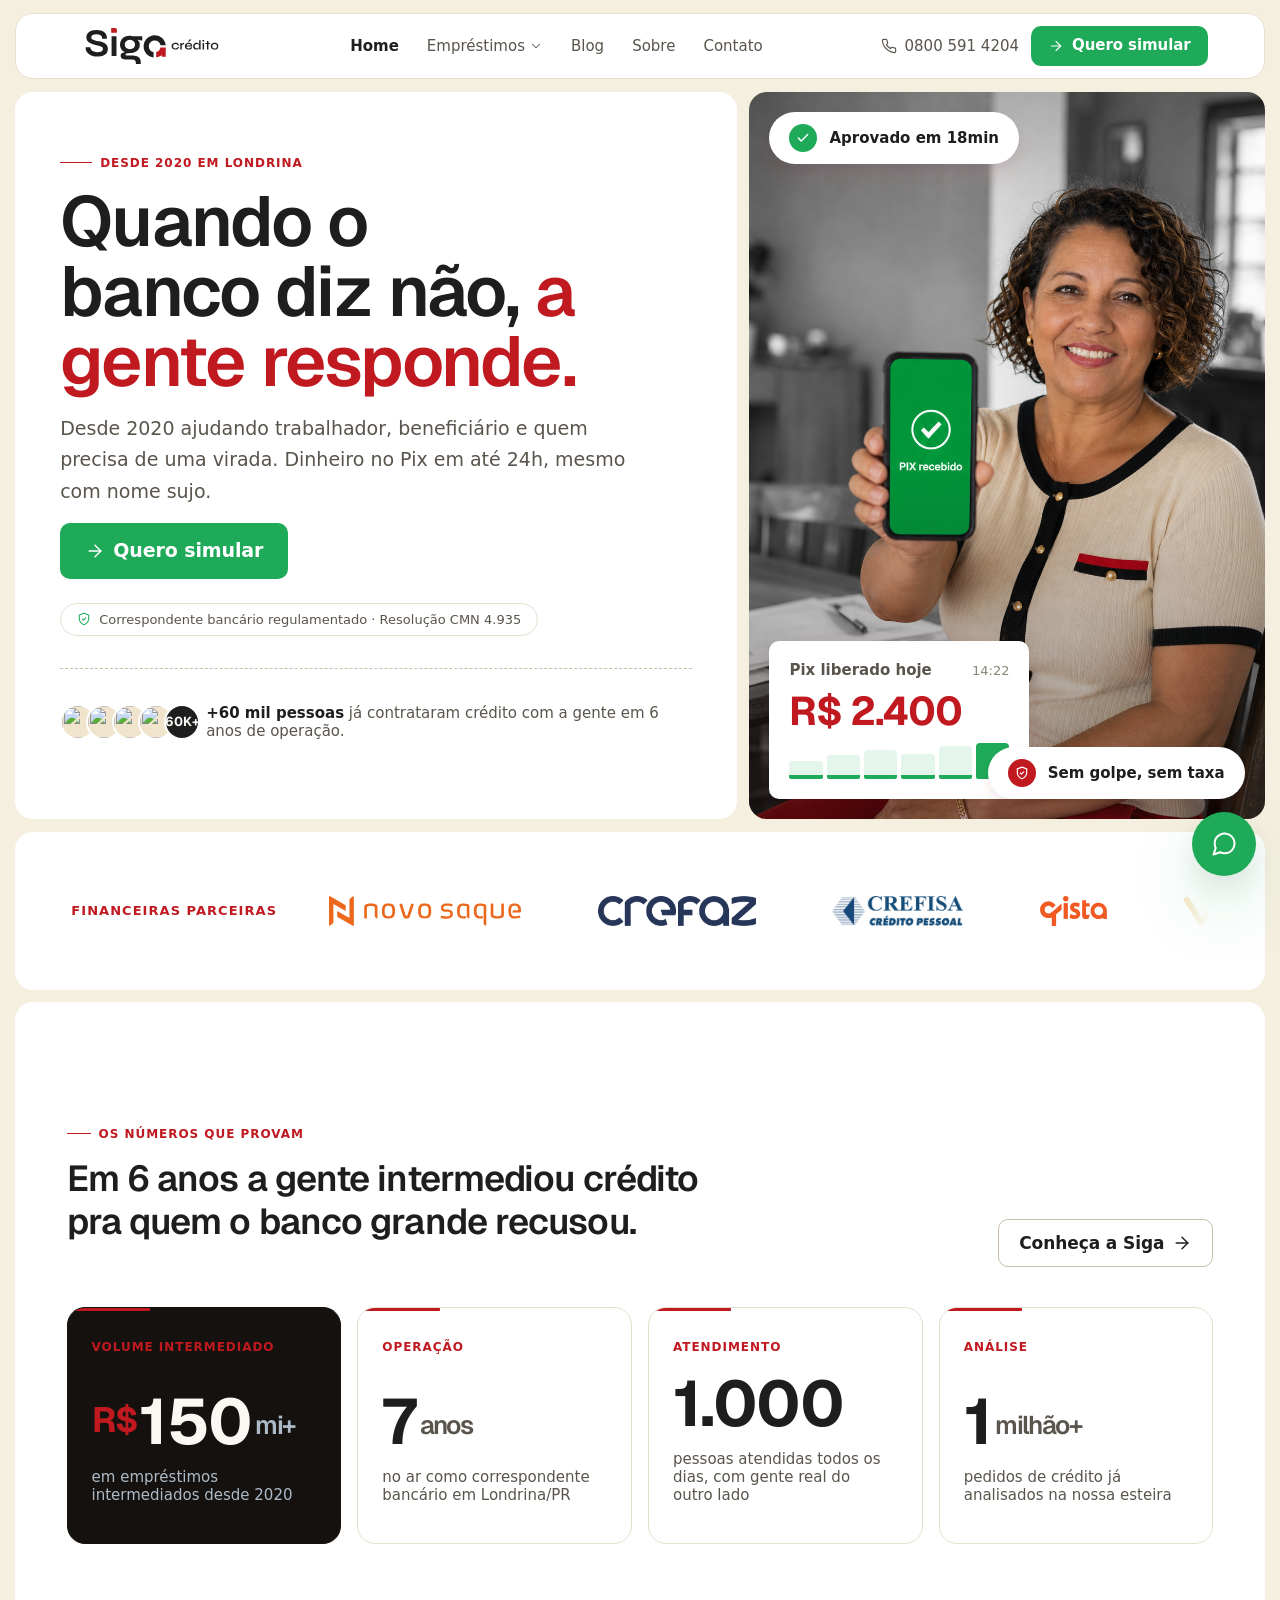
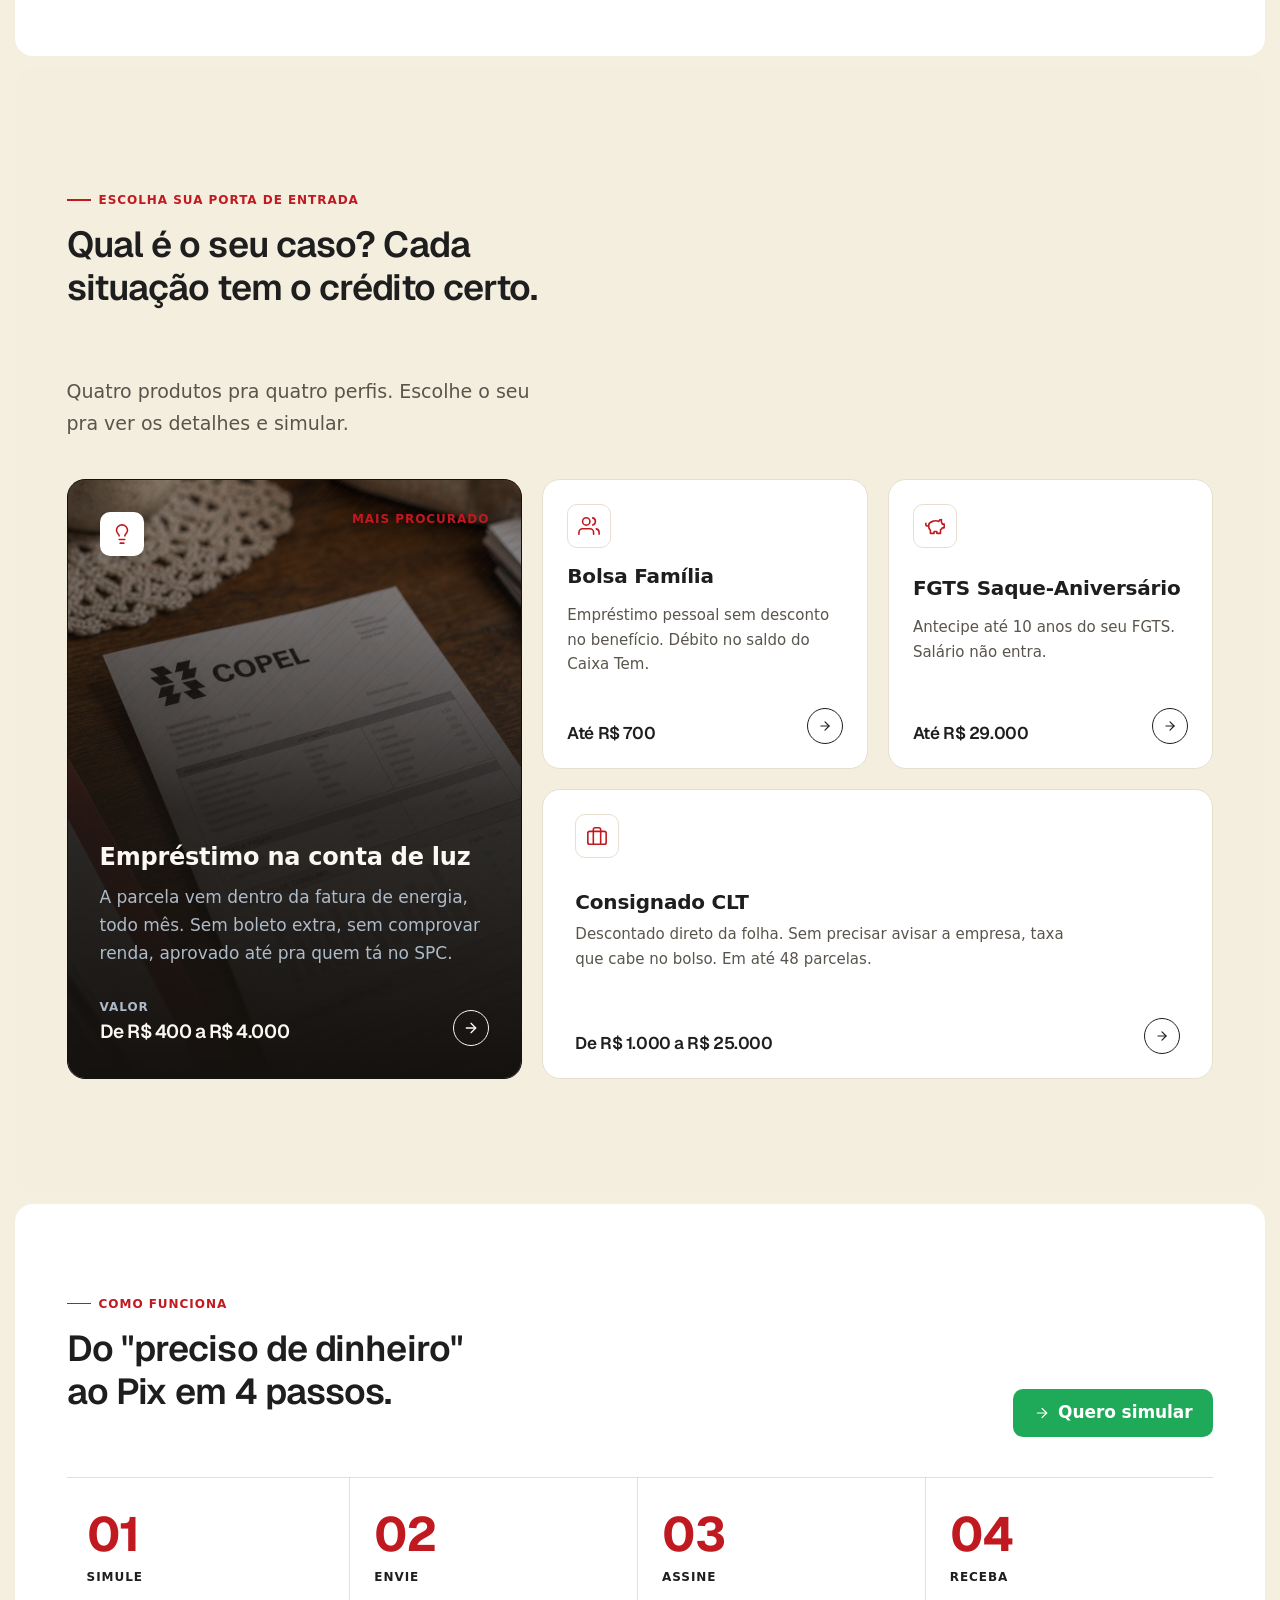
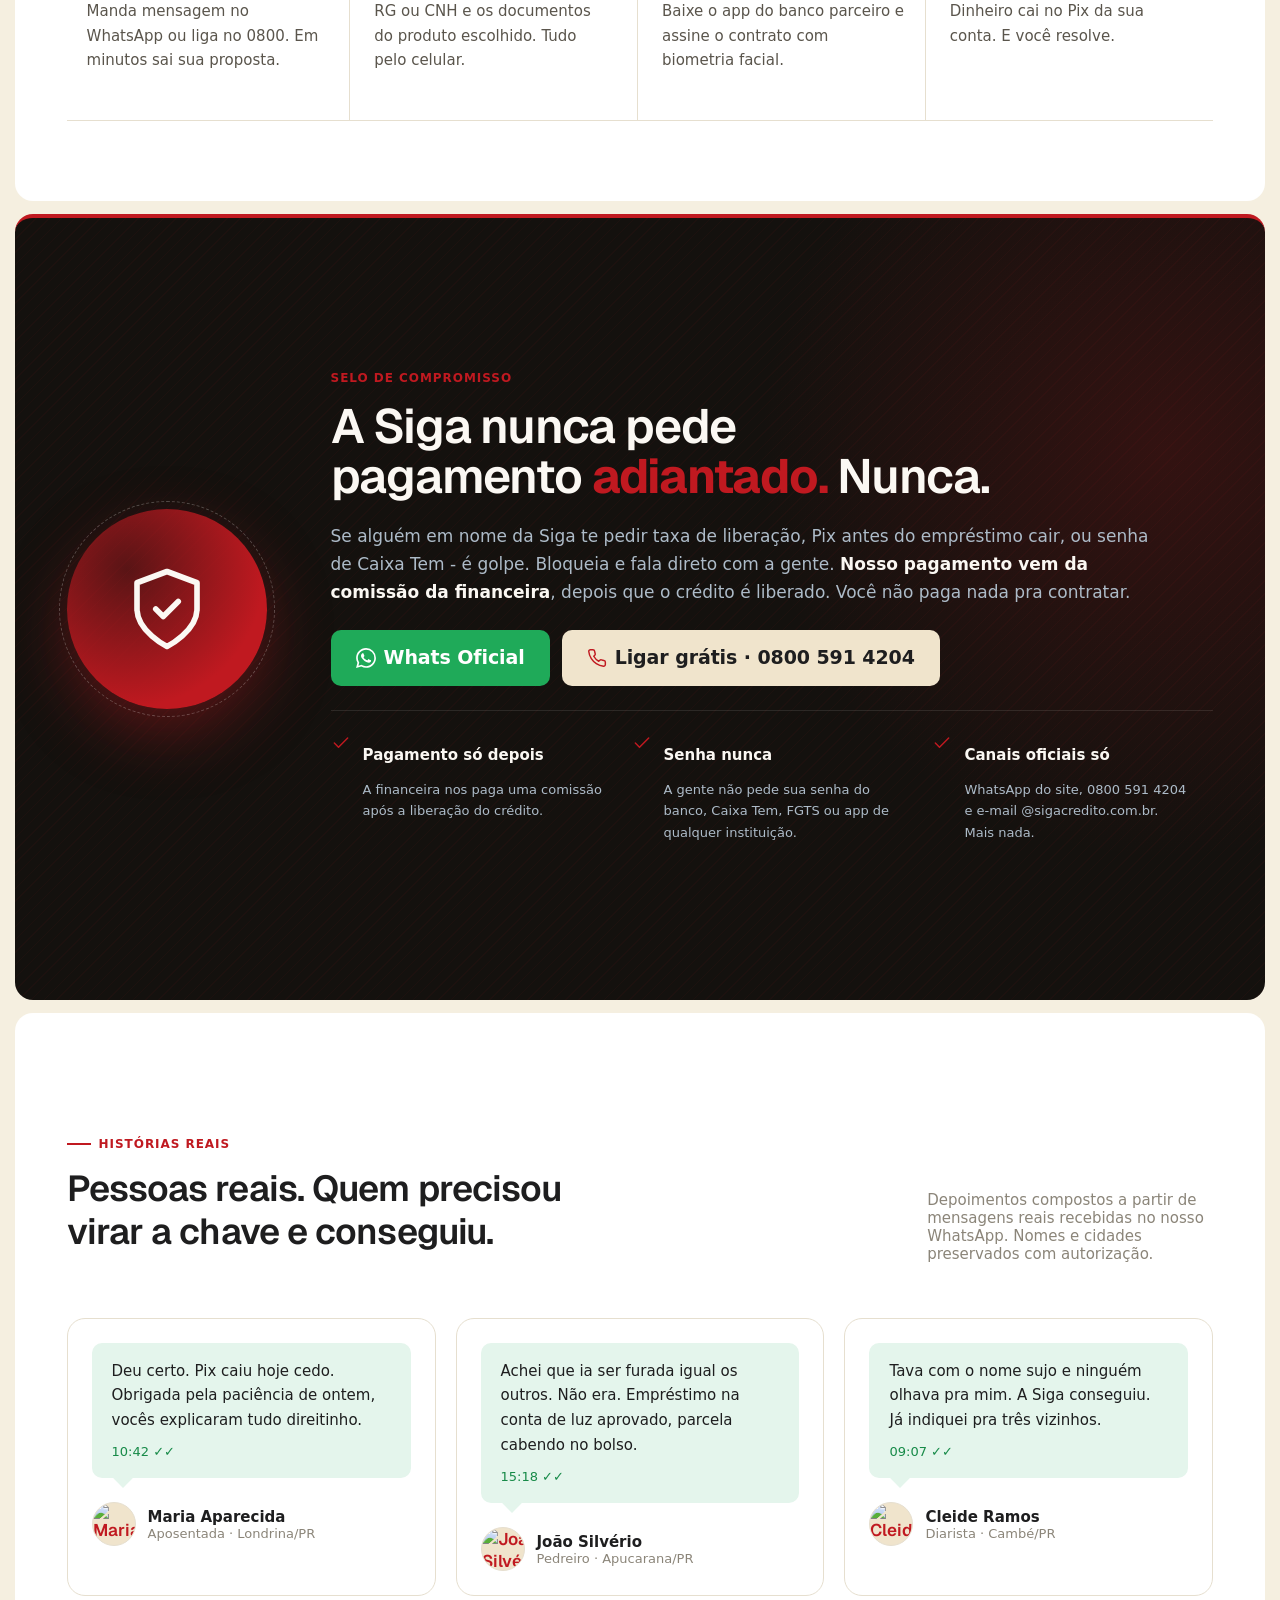
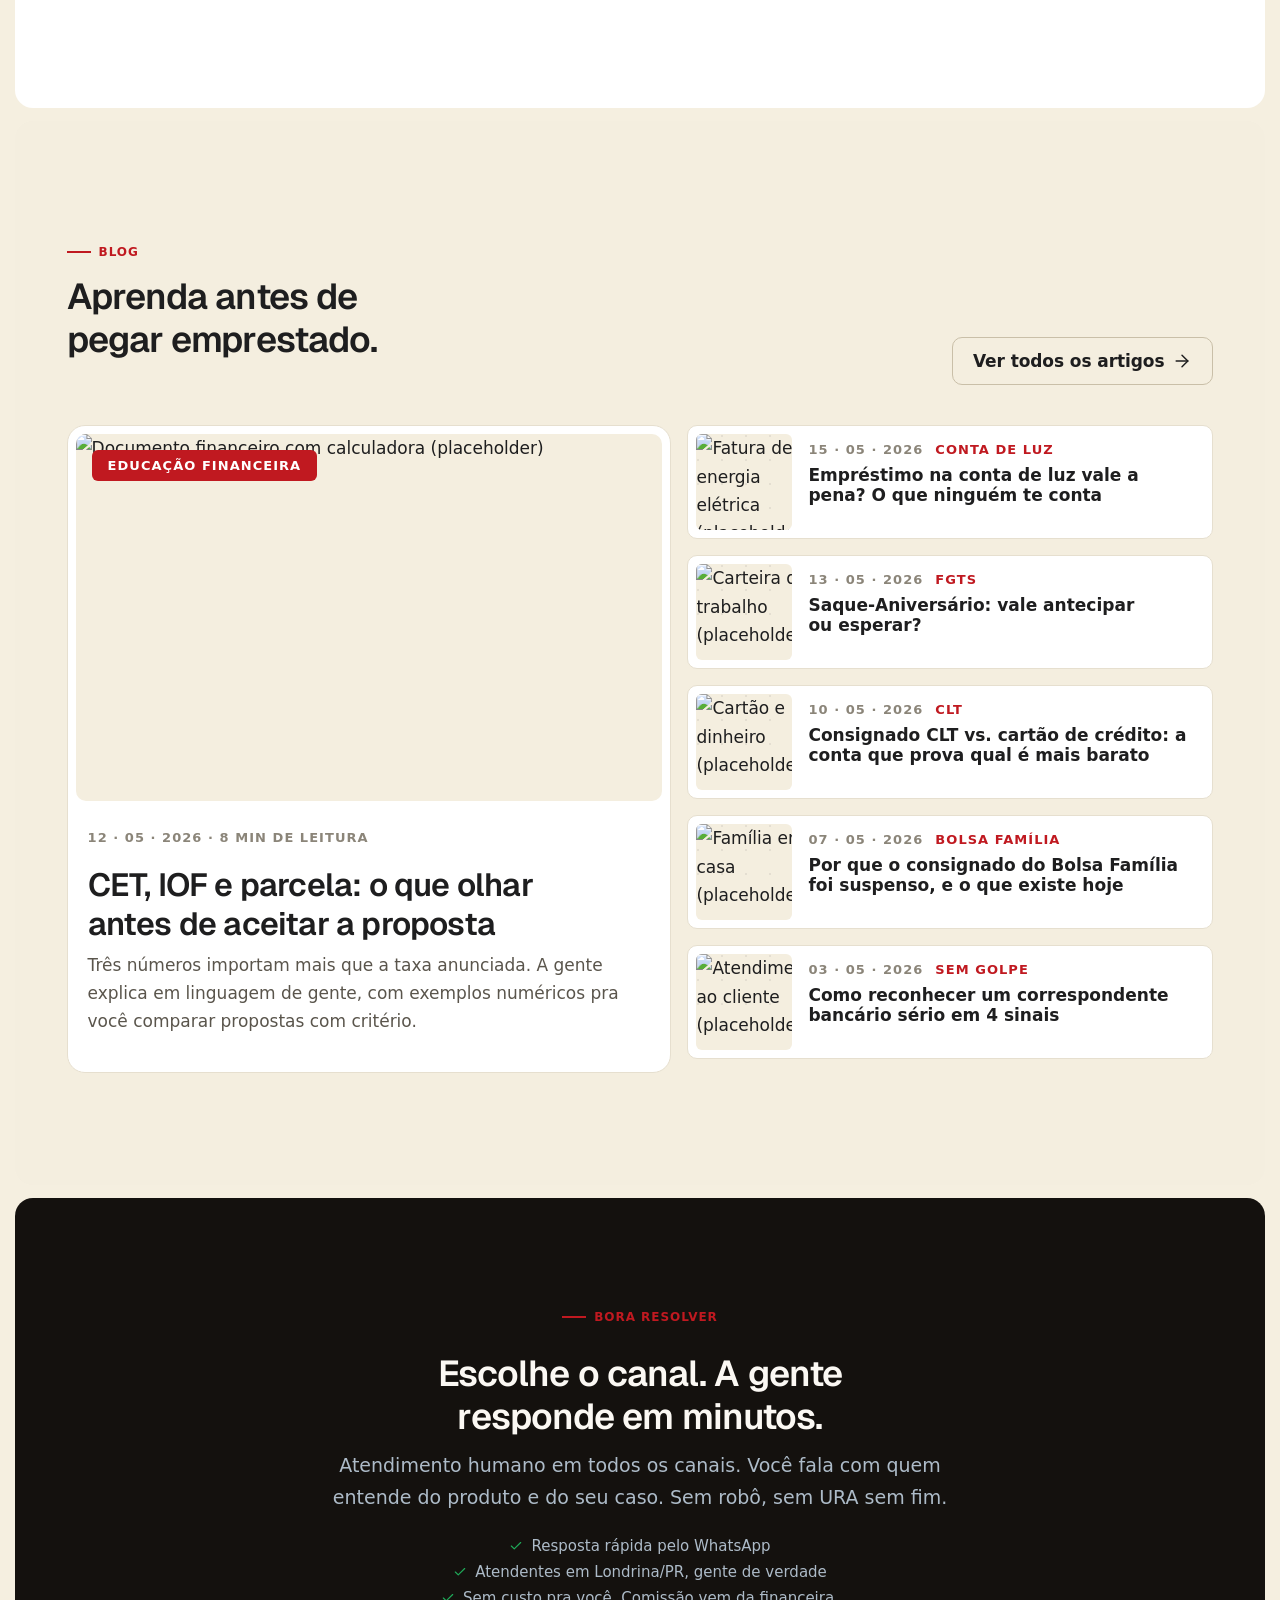
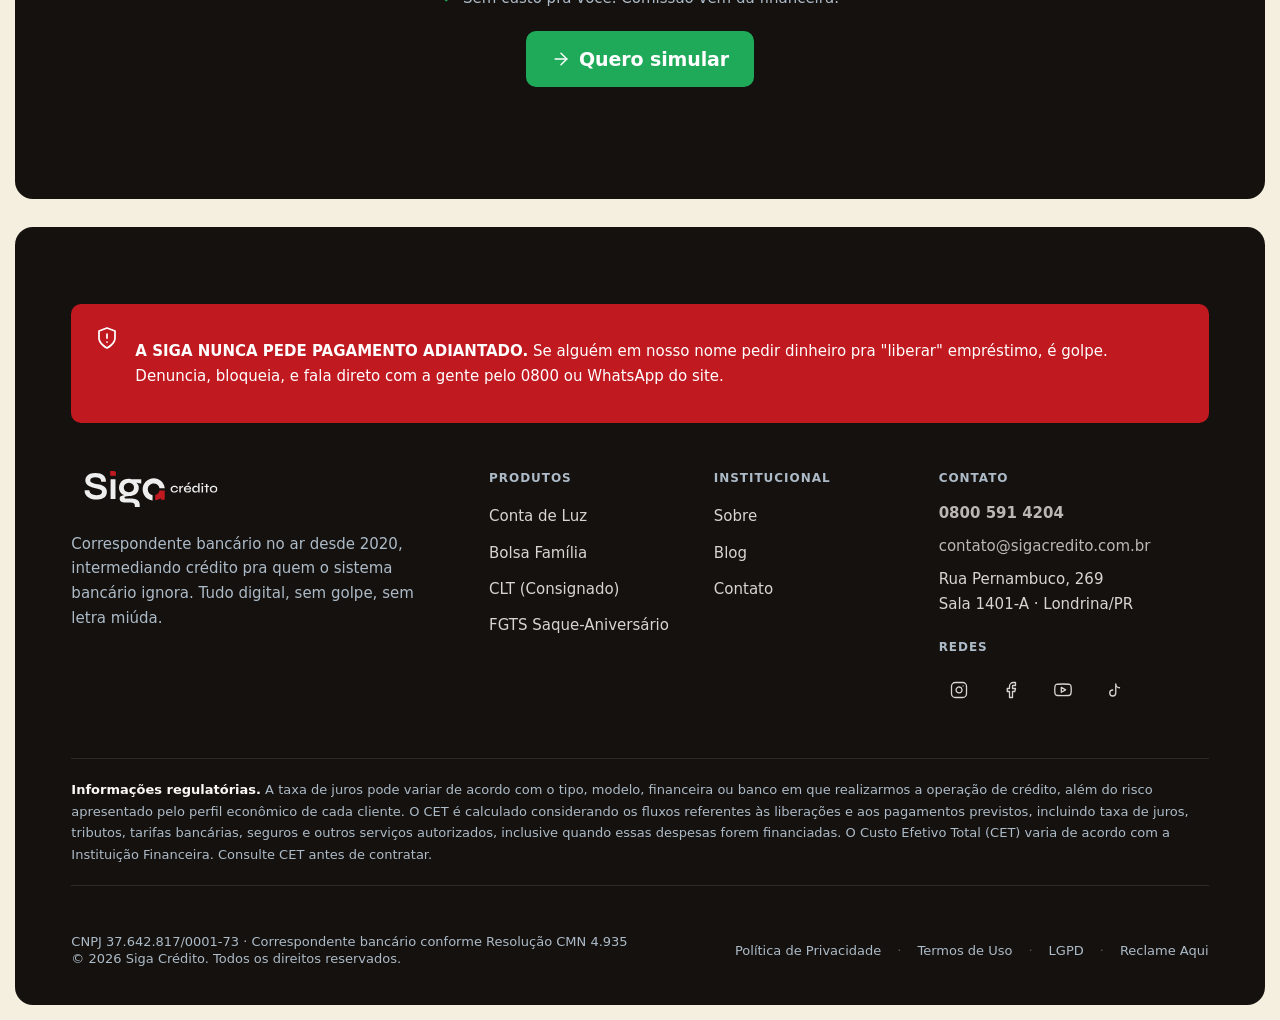
==== commit 578e81e6: "Parceiros: logo oficial Novo Saque (SVG) extraído do site oficial - Baixado novosaque.com.br logo la" ====
--- a/index.html
+++ b/index.html
@@ -197,7 +197,7 @@
       <p class="partners-ticker-label">Financeiras parceiras</p>
       <div class="partners-ticker-viewport">
         <div class="partners-ticker-track">
-          <span class="partners-ticker-item is-text">Novo Saque</span>
+          <span class="partners-ticker-item"><img src="assets/logos-parceiros/novo-saque.svg" alt="Novo Saque" loading="lazy"></span>
           <span class="partners-ticker-item"><img src="assets/logos-parceiros/crefaz.png" alt="Crefaz" loading="lazy"></span>
           <span class="partners-ticker-item"><img src="assets/logos-parceiros/crefisa.png" alt="Crefisa" loading="lazy"></span>
           <span class="partners-ticker-item"><img src="assets/logos-parceiros/qista.svg" alt="Qista" loading="lazy"></span>
@@ -205,7 +205,7 @@
           <span class="partners-ticker-item is-text">2S Consig</span>
           <span class="partners-ticker-item is-text">Sua Tech</span>
           <!-- duplicate for seamless loop -->
-          <span class="partners-ticker-item is-text" aria-hidden="true">Novo Saque</span>
+          <span class="partners-ticker-item" aria-hidden="true"><img src="assets/logos-parceiros/novo-saque.svg" alt="" loading="lazy"></span>
           <span class="partners-ticker-item" aria-hidden="true"><img src="assets/logos-parceiros/crefaz.png" alt="" loading="lazy"></span>
           <span class="partners-ticker-item" aria-hidden="true"><img src="assets/logos-parceiros/crefisa.png" alt="" loading="lazy"></span>
           <span class="partners-ticker-item" aria-hidden="true"><img src="assets/logos-parceiros/qista.svg" alt="" loading="lazy"></span>
--- a/css/custom.css
+++ b/css/custom.css
@@ -580,6 +580,47 @@
 .partner-logo.is-text:hover {
   color: var(--brand-ink);
   opacity: 1;
+}
+
+/* ------------------------------------------------------------
+   LOGO MARQUEE (concessionárias / bancos parceiros)
+   Colorido, tamanhos padronizados, movimento lento direita→esquerda.
+   Sem hover (95% mobile). Reaproveita keyframe ticker-scroll.
+   ------------------------------------------------------------ */
+.partners-marquee {
+  overflow: hidden;
+  -webkit-mask-image: linear-gradient(90deg, transparent, #000 7%, #000 93%, transparent);
+  mask-image: linear-gradient(90deg, transparent, #000 7%, #000 93%, transparent);
+}
+.partners-marquee-track {
+  display: flex;
+  align-items: center;
+  gap: clamp(36px, 6vw, 80px);
+  width: max-content;
+  animation: ticker-scroll 32s linear infinite;
+}
+.partners-marquee:hover .partners-marquee-track { animation-play-state: paused; }
+@media (prefers-reduced-motion: reduce) {
+  .partners-marquee-track { animation: none; transform: translateX(0); }
+}
+.partners-marquee-item {
+  display: flex;
+  align-items: center;
+  justify-content: center;
+  flex: 0 0 auto;
+  height: 44px;
+}
+.partners-marquee-item img {
+  height: 34px;
+  width: auto;
+  max-width: 240px;
+  object-fit: contain;
+}
+.partners-marquee-item.is-text {
+  font: 700 clamp(1.0625rem, 1.6vw, 1.375rem) var(--font-display);
+  color: var(--brand-red);
+  letter-spacing: var(--tr-tight);
+  white-space: nowrap;
 }
 
 /* ------------------------------------------------------------
@@ -2067,9 +2108,9 @@
 }
 .partners-ticker-item img {
   display: block;
-  height: 32px;
+  height: 30px;
   width: auto;
-  max-width: 180px;
+  max-width: 240px;
   object-fit: contain;
 }
 
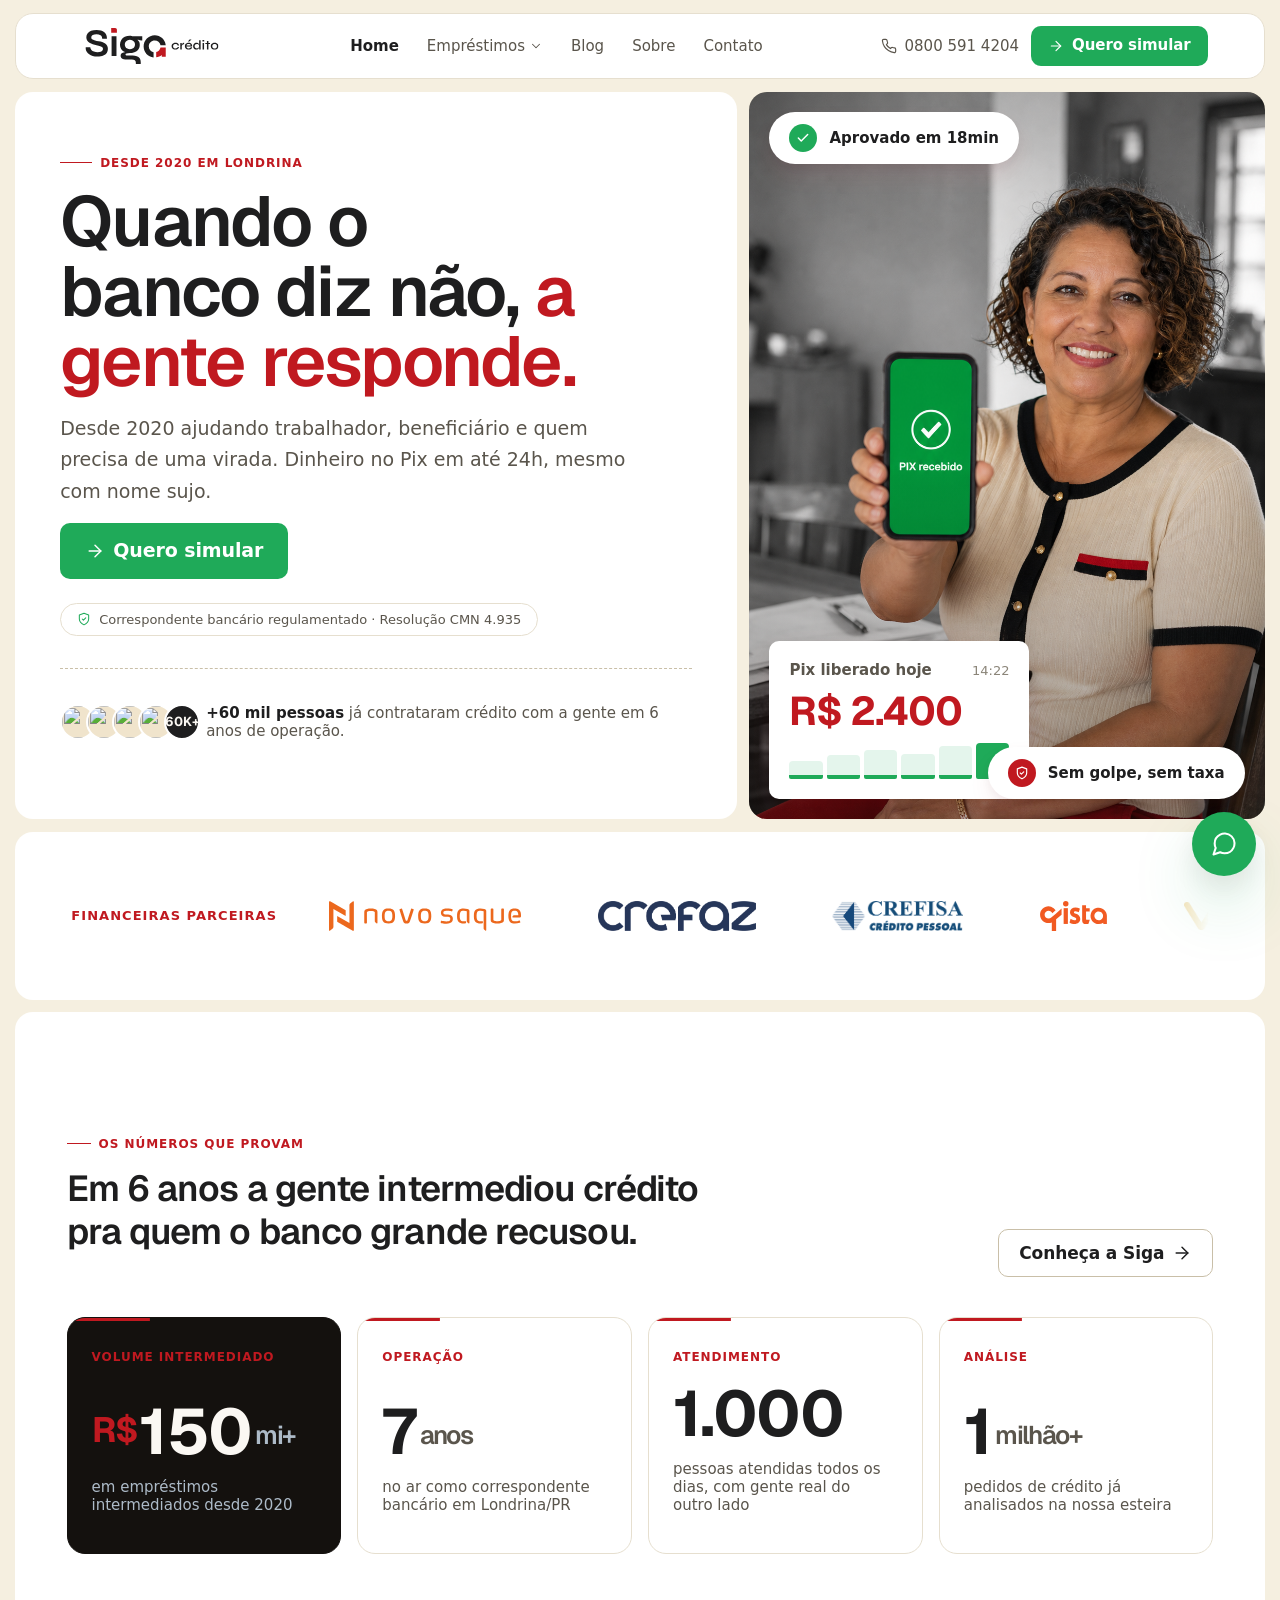
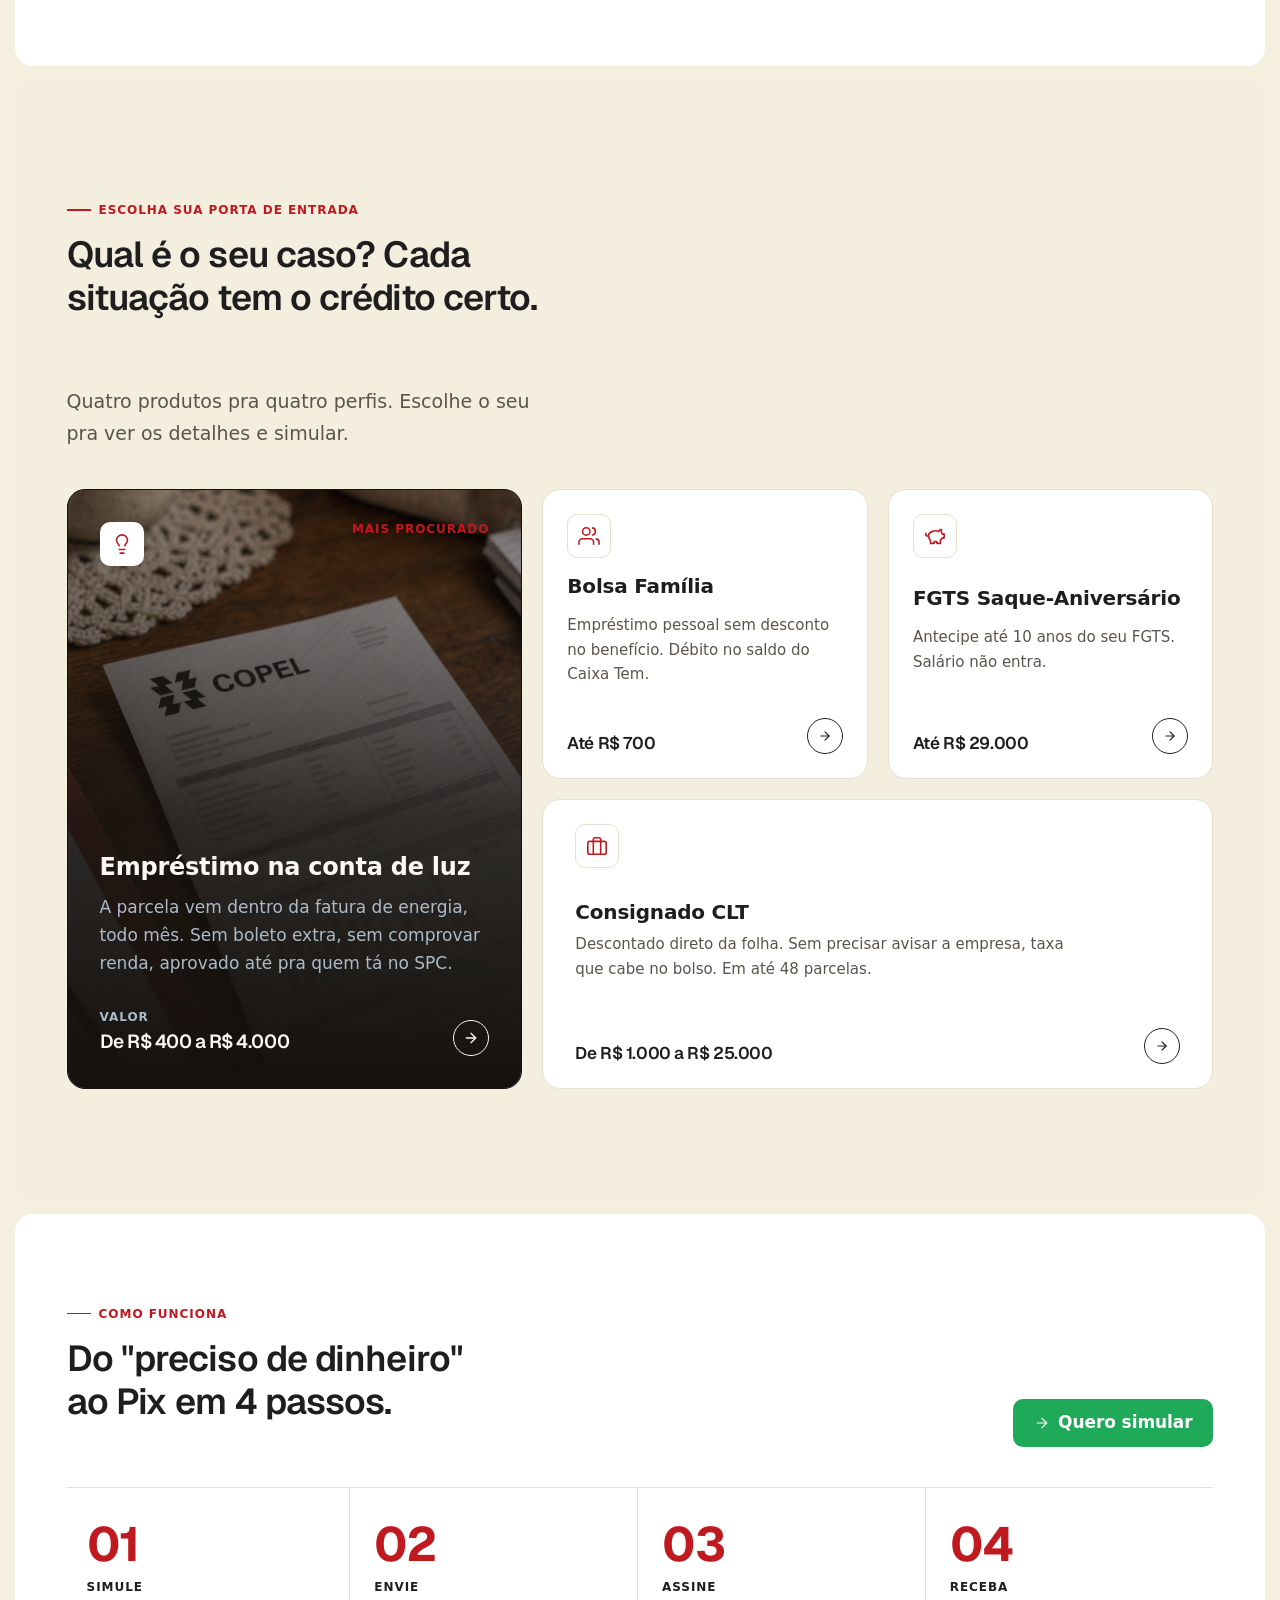
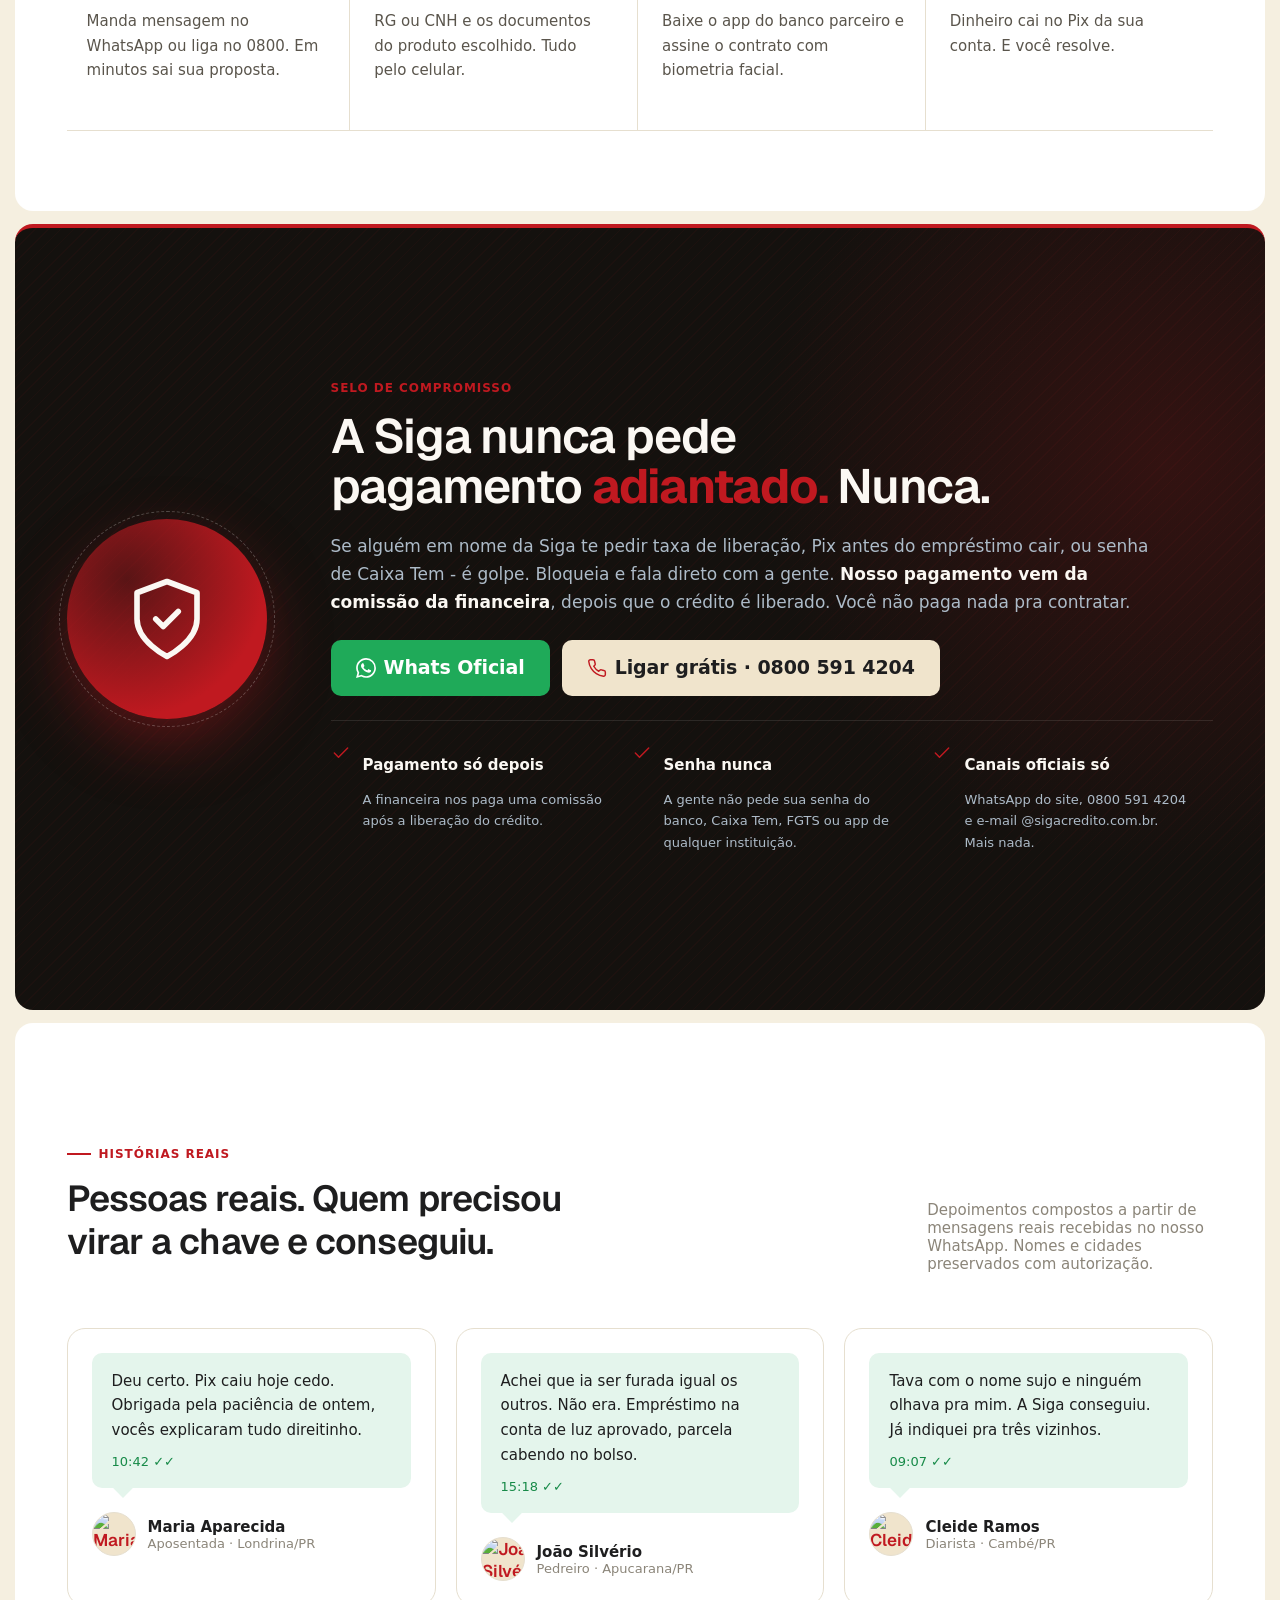
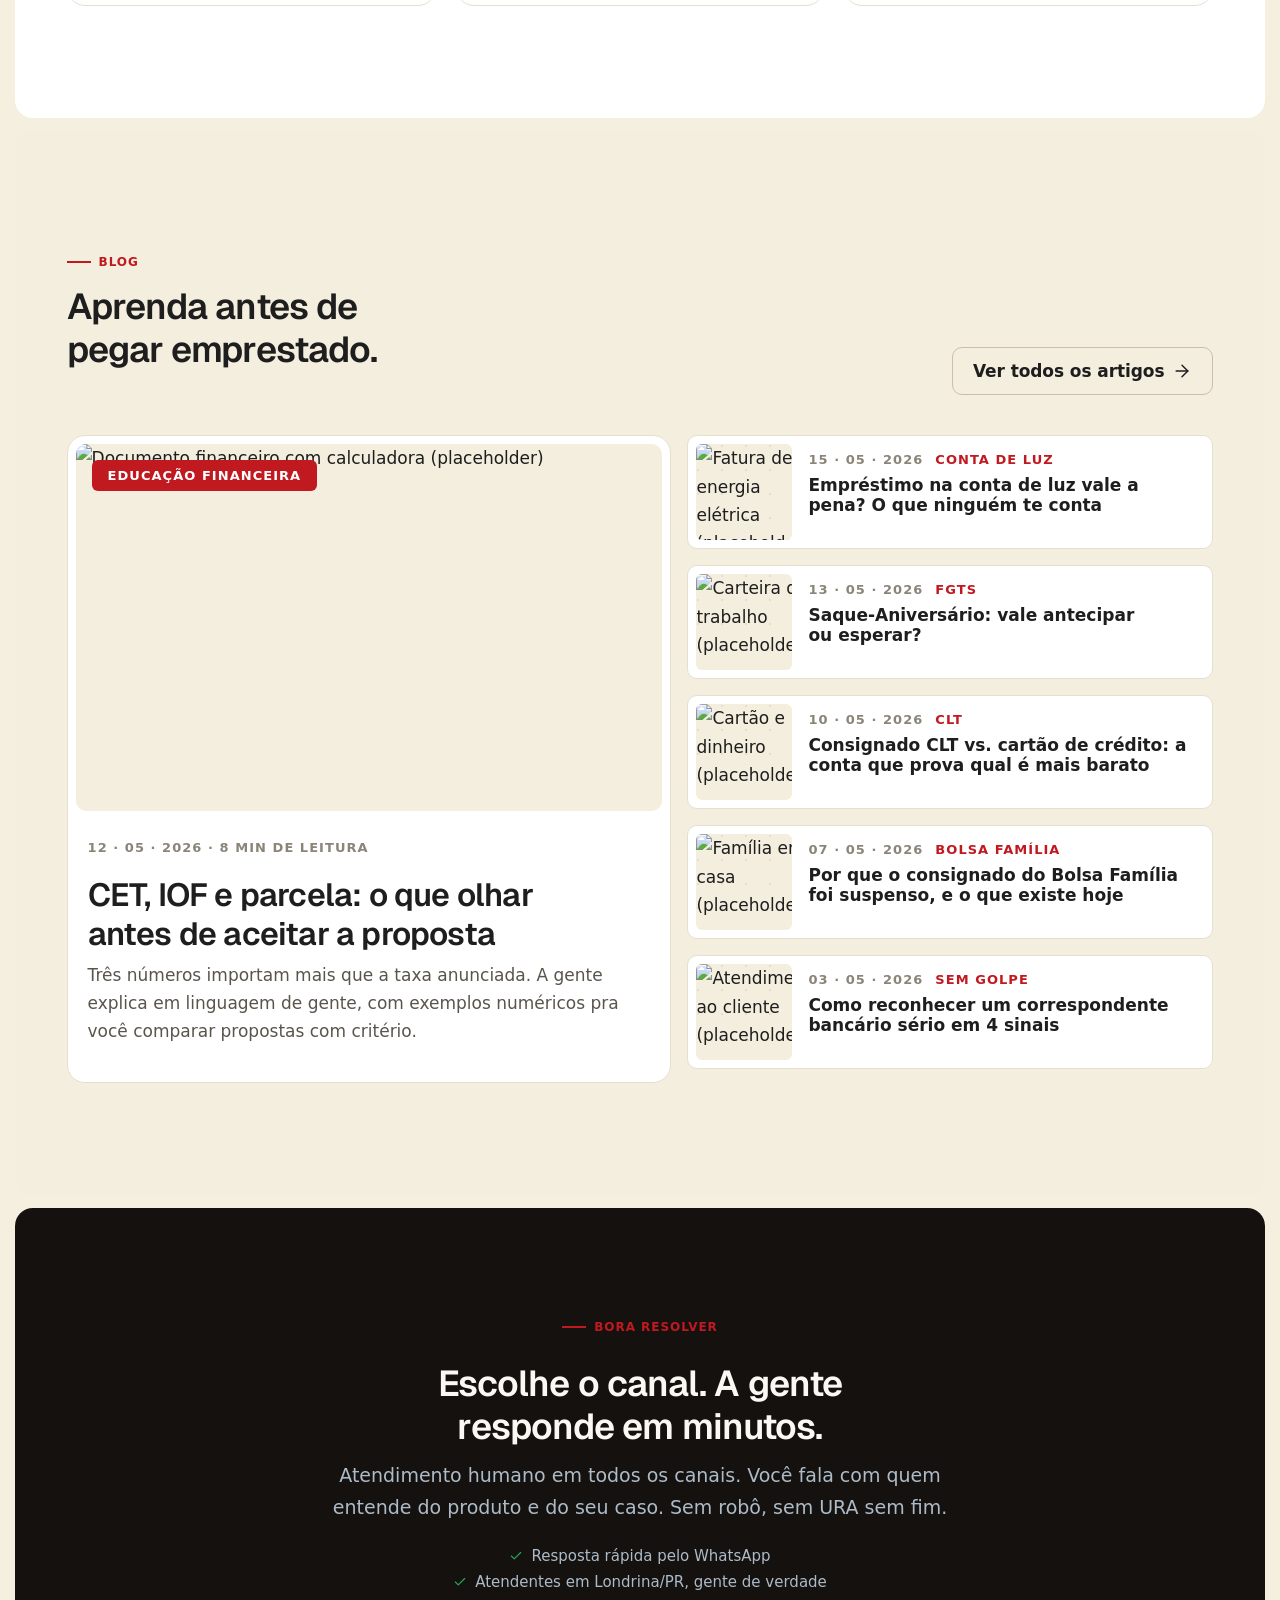
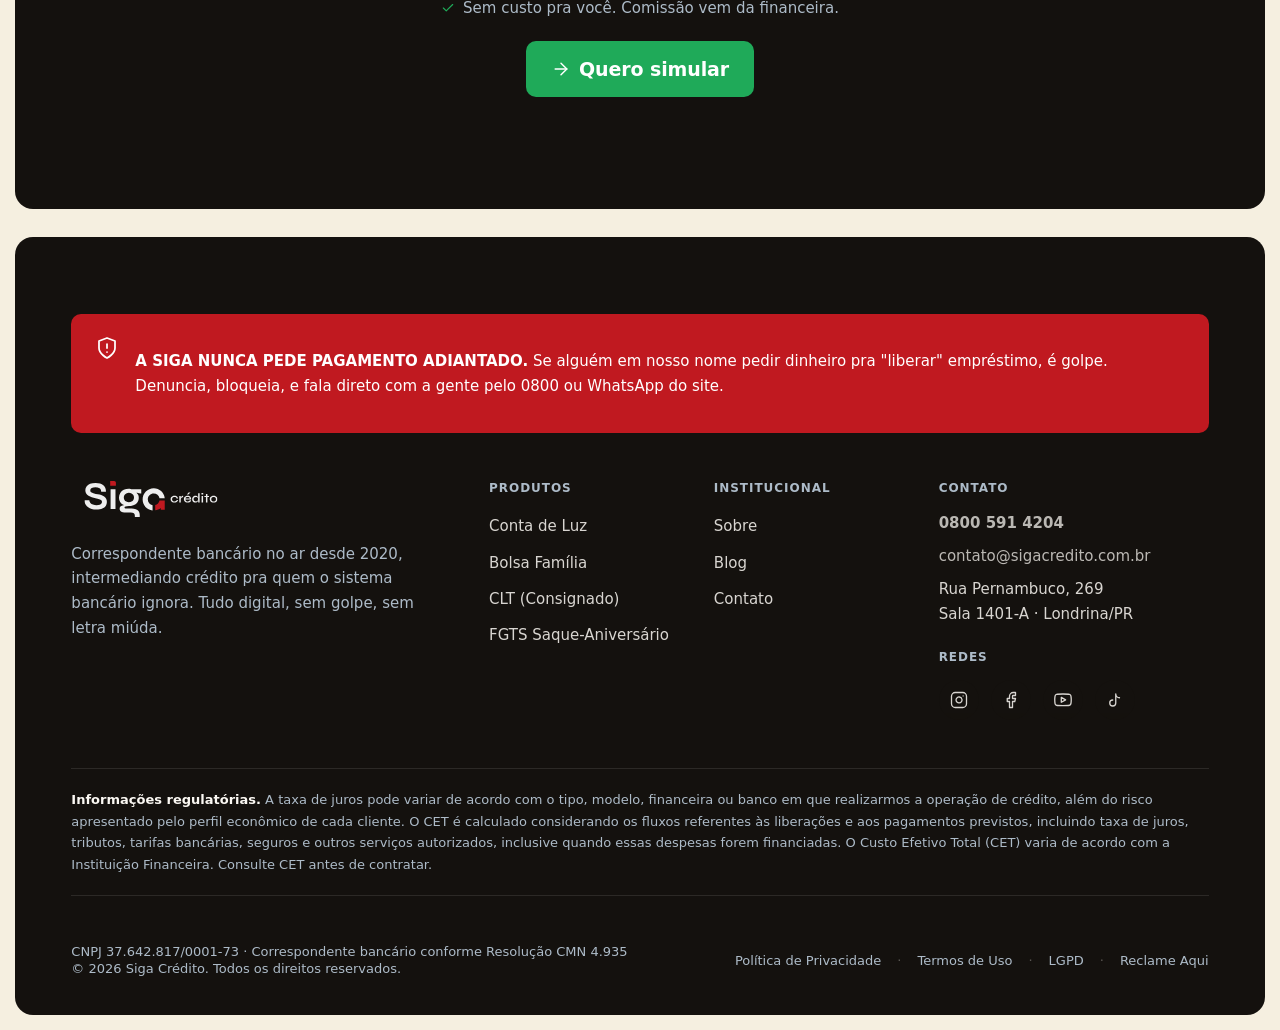
==== commit 61f56575: "Parceiros: logo 2S Consig em chip escuro (home + sobre) - Logo fornecido pelo cliente (light-on-dark" ====
--- a/index.html
+++ b/index.html
@@ -202,7 +202,7 @@
           <span class="partners-ticker-item"><img src="assets/logos-parceiros/crefisa.png" alt="Crefisa" loading="lazy"></span>
           <span class="partners-ticker-item"><img src="assets/logos-parceiros/qista.svg" alt="Qista" loading="lazy"></span>
           <span class="partners-ticker-item"><img src="assets/logos-parceiros/v8.png" alt="V8" loading="lazy"></span>
-          <span class="partners-ticker-item is-text">2S Consig</span>
+          <span class="partners-ticker-item is-chip"><img src="assets/logos-parceiros/2sconsig.png" alt="2S Consig" loading="lazy"></span>
           <span class="partners-ticker-item is-text">Sua Tech</span>
           <!-- duplicate for seamless loop -->
           <span class="partners-ticker-item" aria-hidden="true"><img src="assets/logos-parceiros/novo-saque.svg" alt="" loading="lazy"></span>
@@ -210,7 +210,7 @@
           <span class="partners-ticker-item" aria-hidden="true"><img src="assets/logos-parceiros/crefisa.png" alt="" loading="lazy"></span>
           <span class="partners-ticker-item" aria-hidden="true"><img src="assets/logos-parceiros/qista.svg" alt="" loading="lazy"></span>
           <span class="partners-ticker-item" aria-hidden="true"><img src="assets/logos-parceiros/v8.png" alt="" loading="lazy"></span>
-          <span class="partners-ticker-item is-text" aria-hidden="true">2S Consig</span>
+          <span class="partners-ticker-item is-chip" aria-hidden="true"><img src="assets/logos-parceiros/2sconsig.png" alt="" loading="lazy"></span>
           <span class="partners-ticker-item is-text" aria-hidden="true">Sua Tech</span>
         </div>
       </div>
--- a/css/custom.css
+++ b/css/custom.css
@@ -622,6 +622,17 @@
   letter-spacing: var(--tr-tight);
   white-space: nowrap;
 }
+
+/* Chip escuro p/ logo desenhado para fundo escuro (ex.: 2S Consig) */
+.partners-ticker-item.is-chip,
+.partners-marquee-item.is-chip {
+  background: var(--surface-ink);
+  border-radius: var(--r-md);
+  padding: 6px 14px;
+  height: auto;
+}
+.partners-ticker-item.is-chip img { height: 28px; max-width: 120px; }
+.partners-marquee-item.is-chip img { height: 30px; max-width: 130px; }
 
 /* ------------------------------------------------------------
    TESTIMONIALS
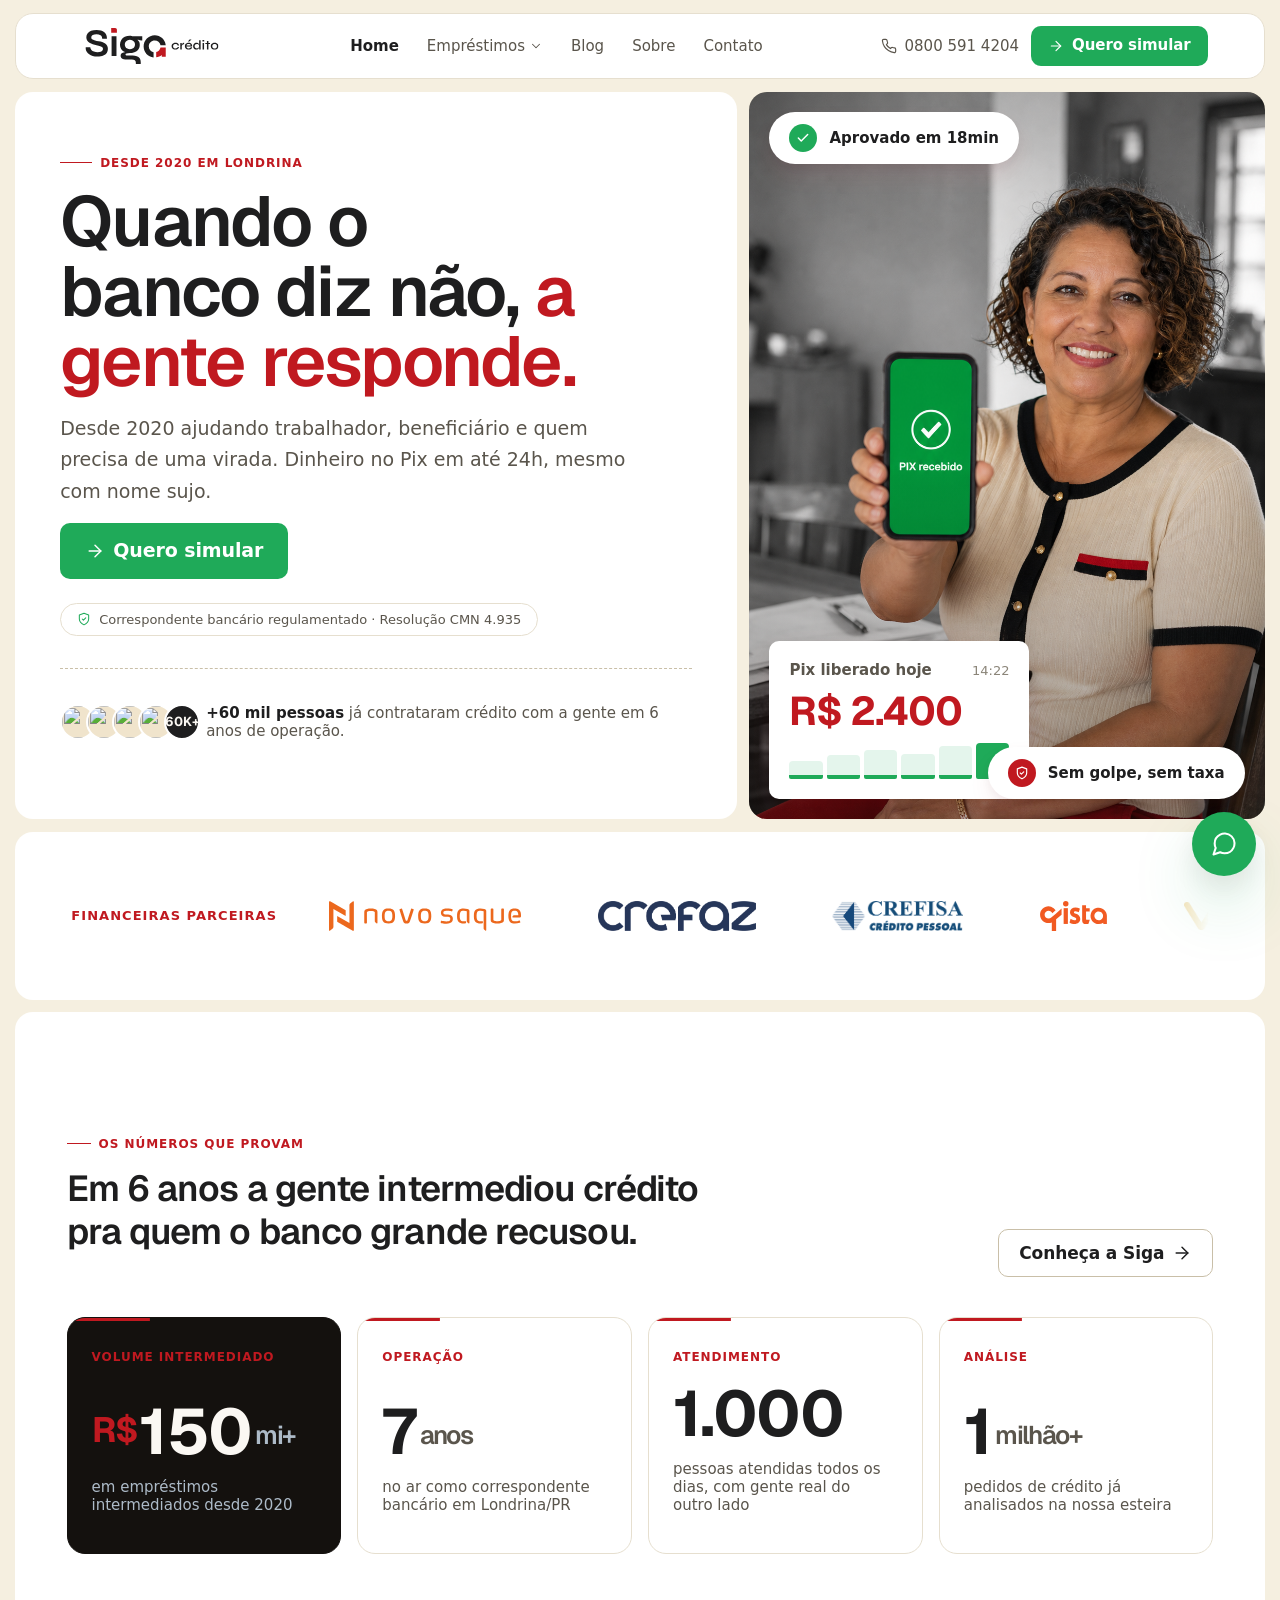
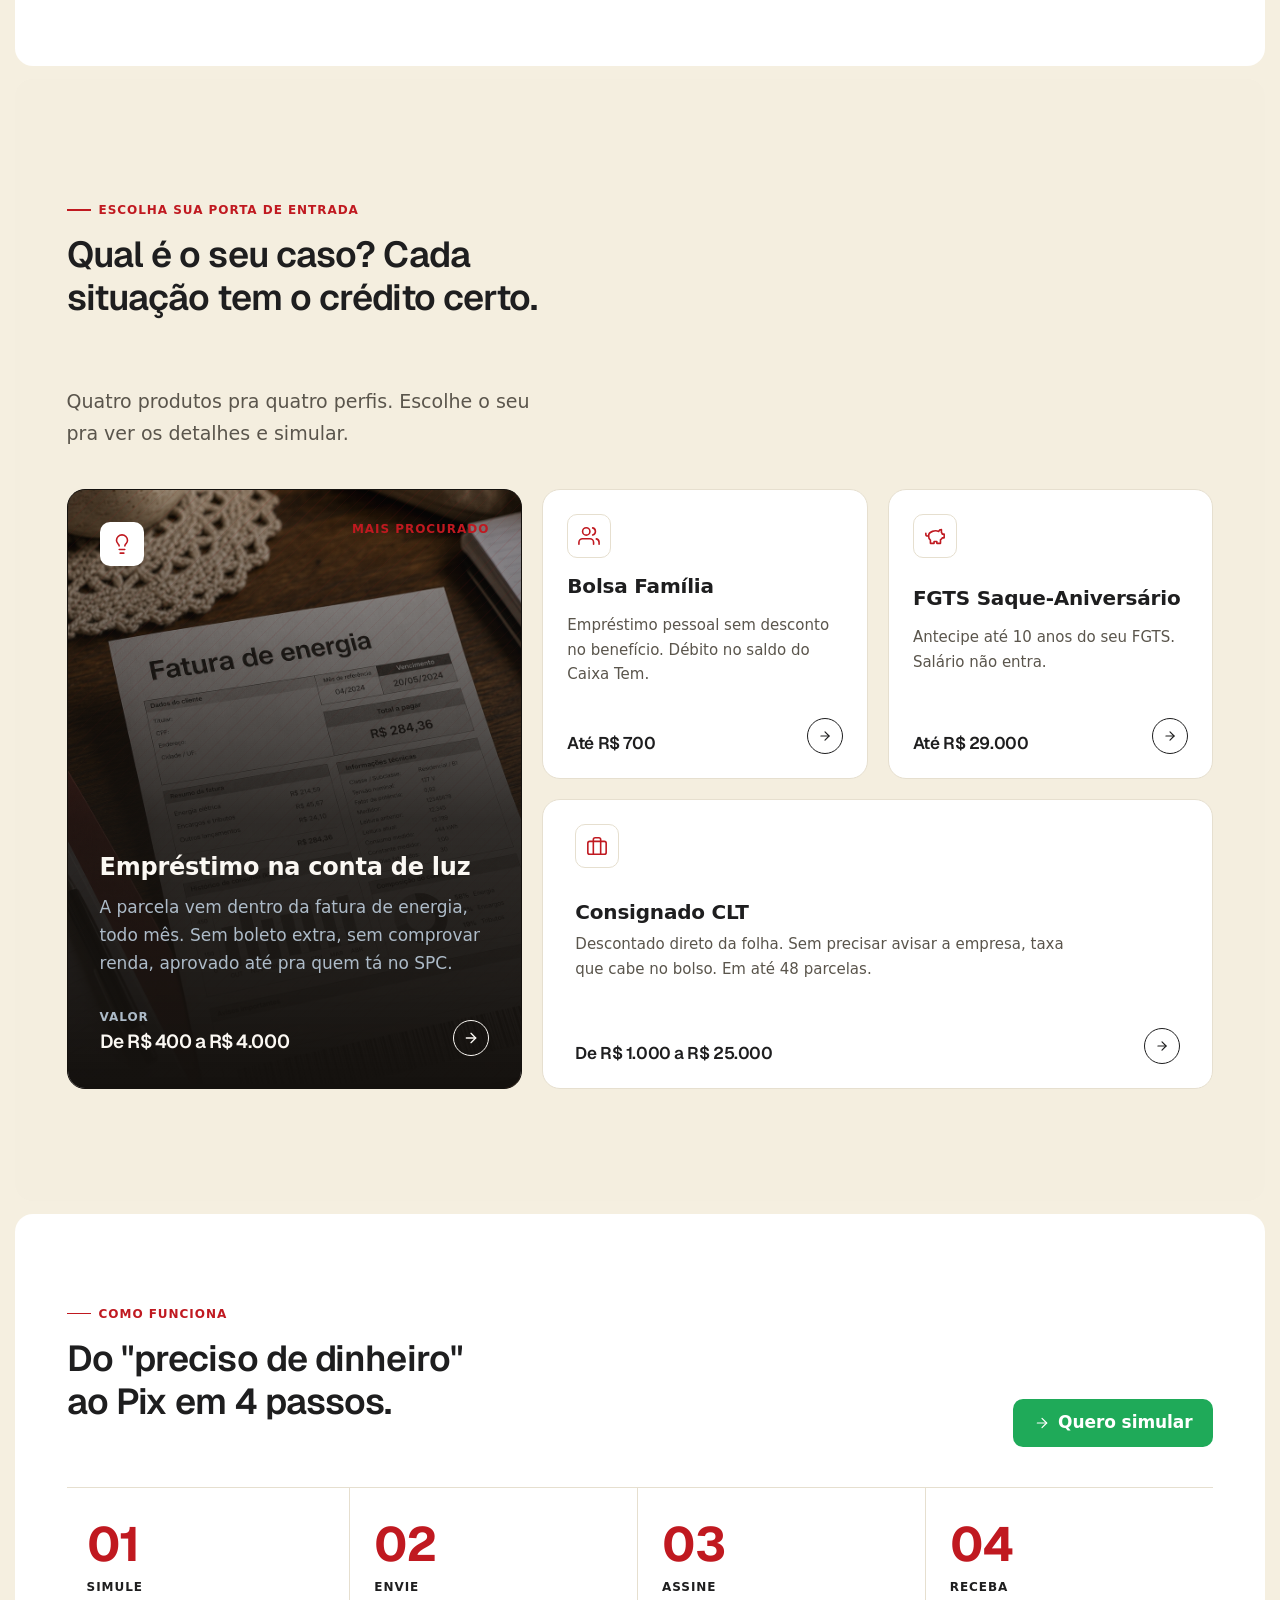
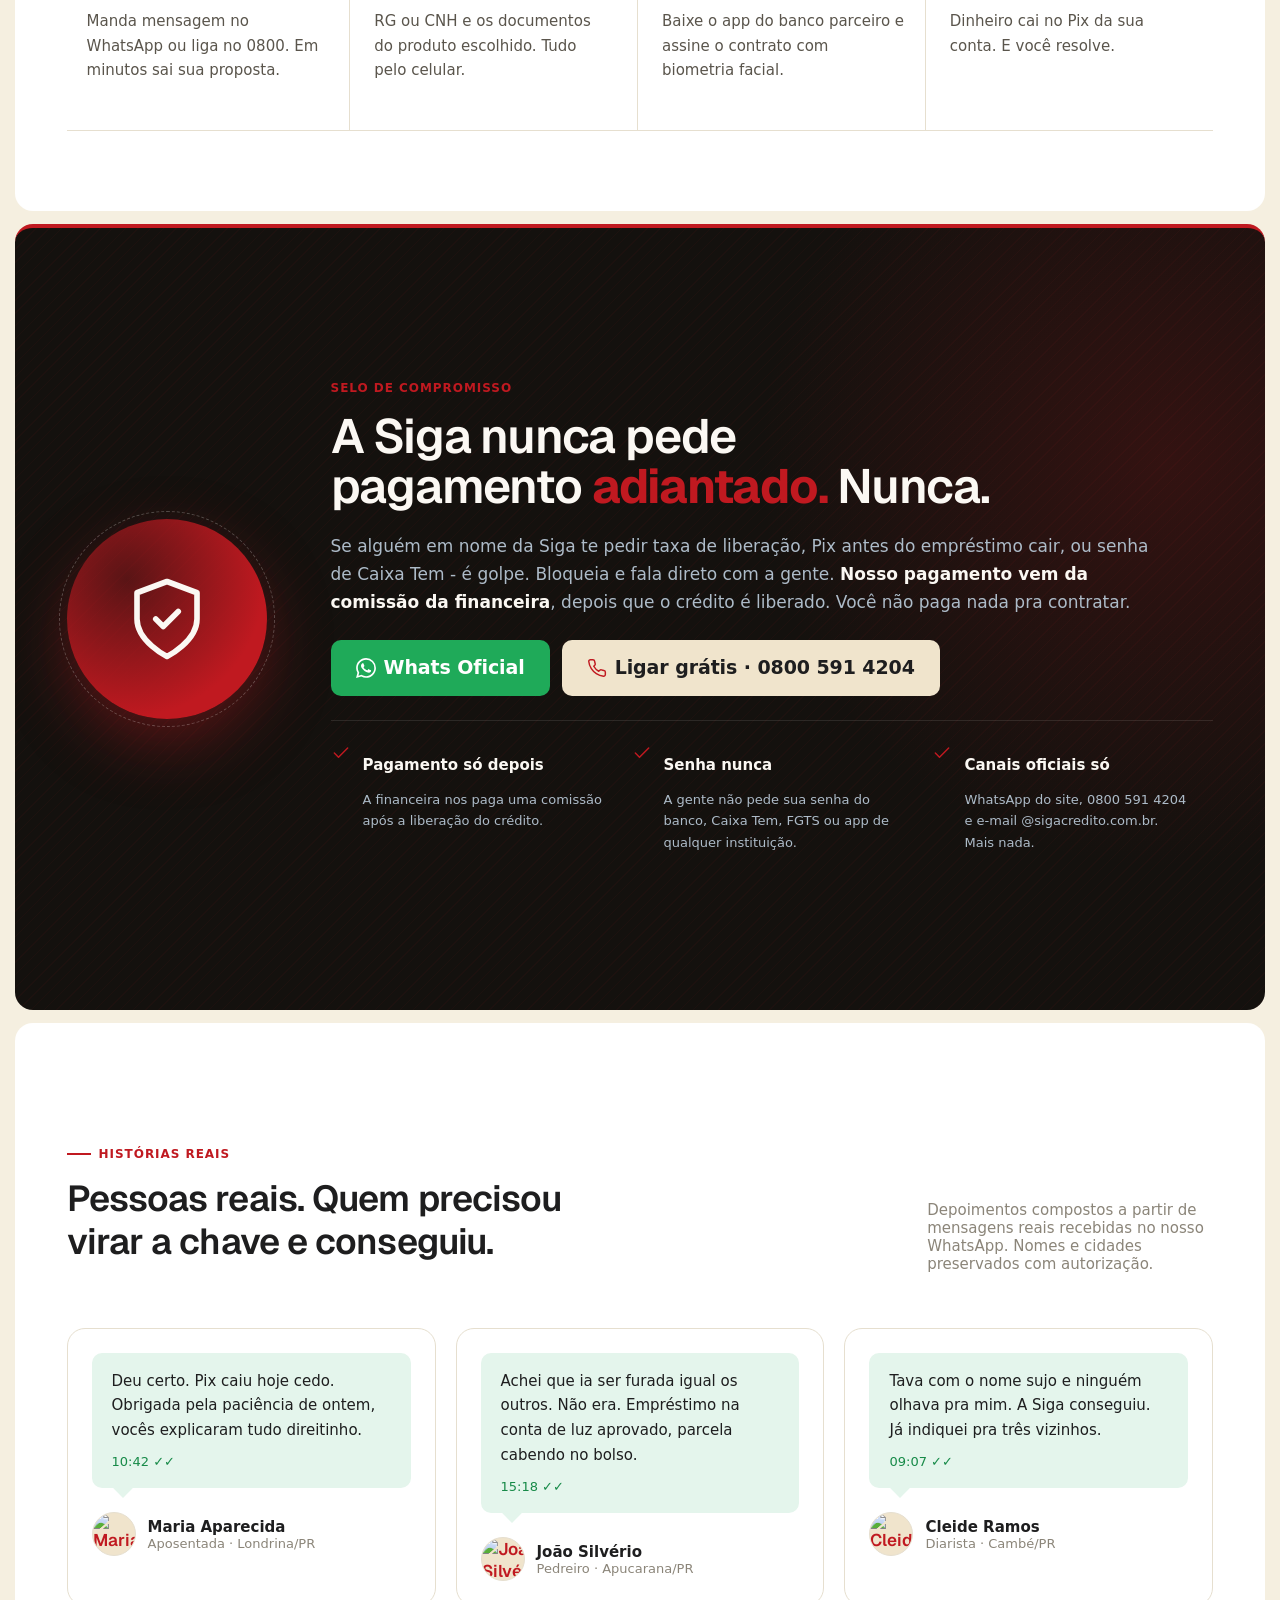
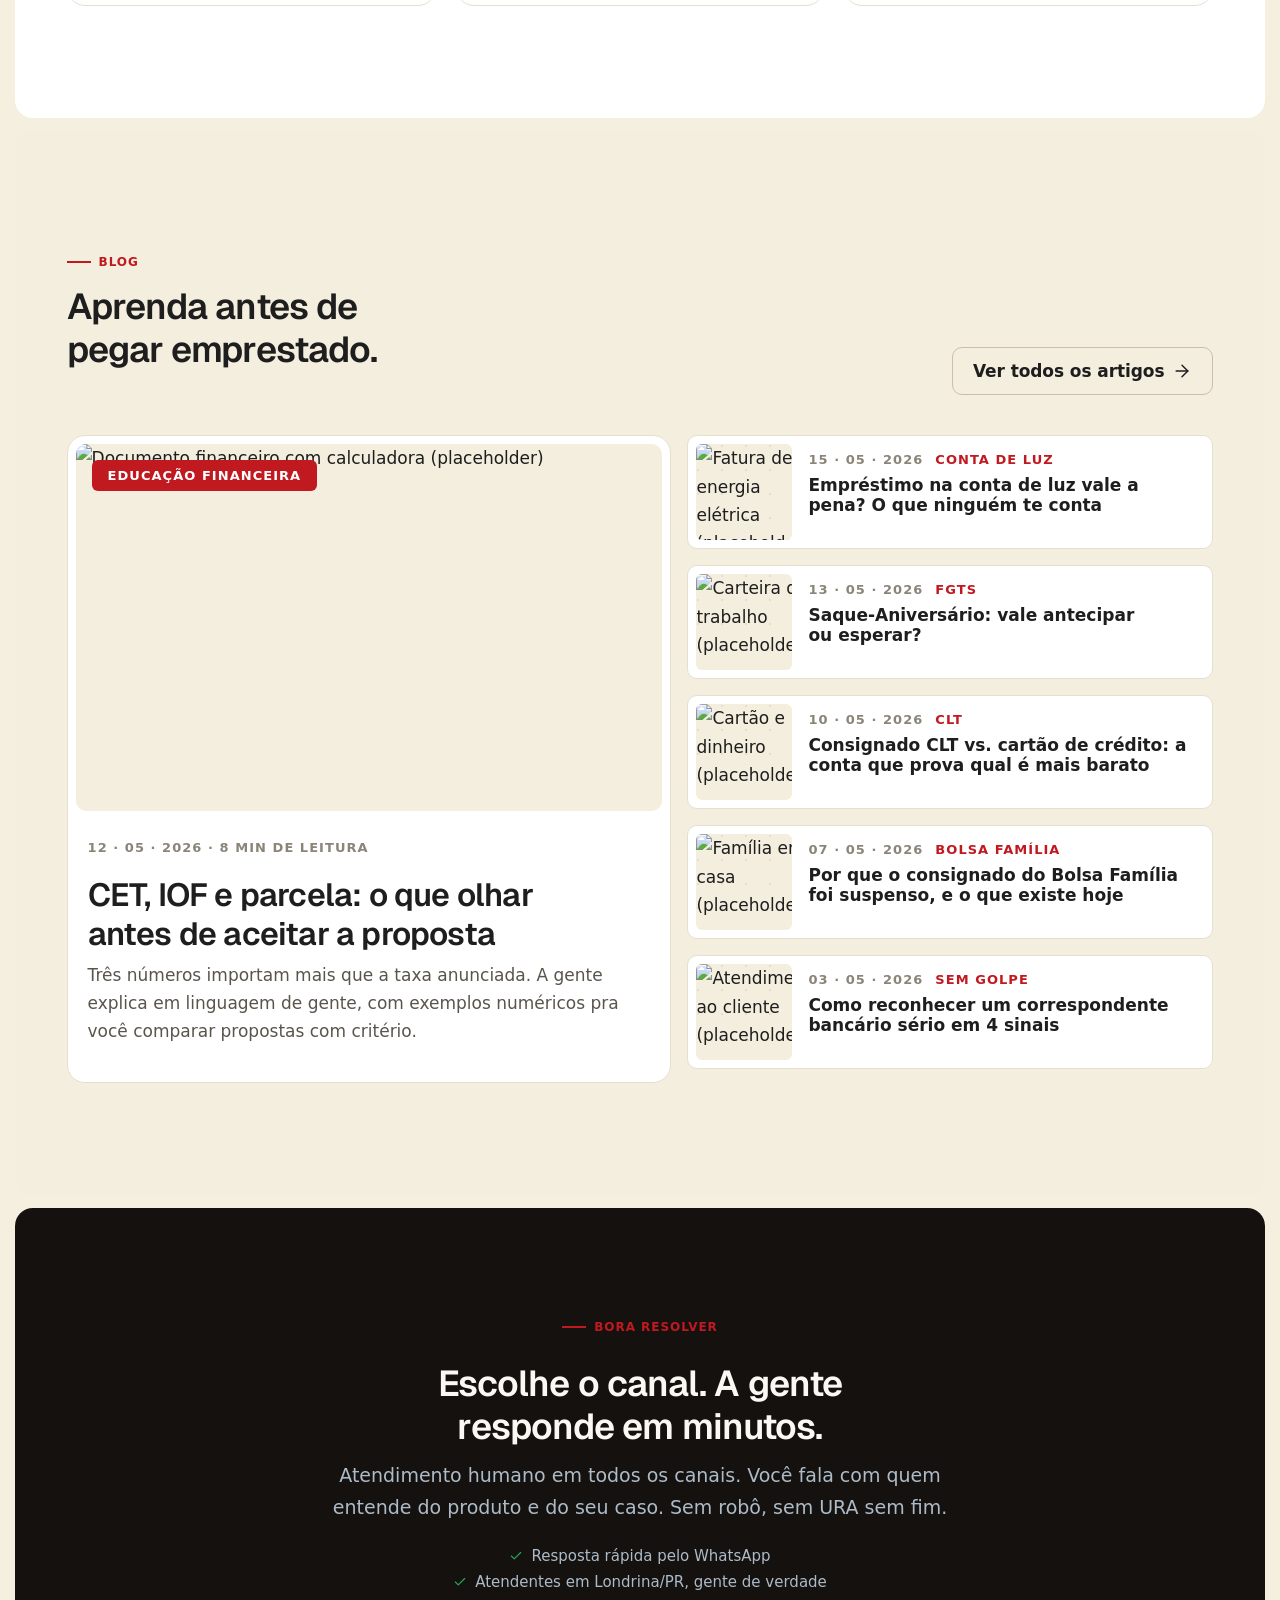
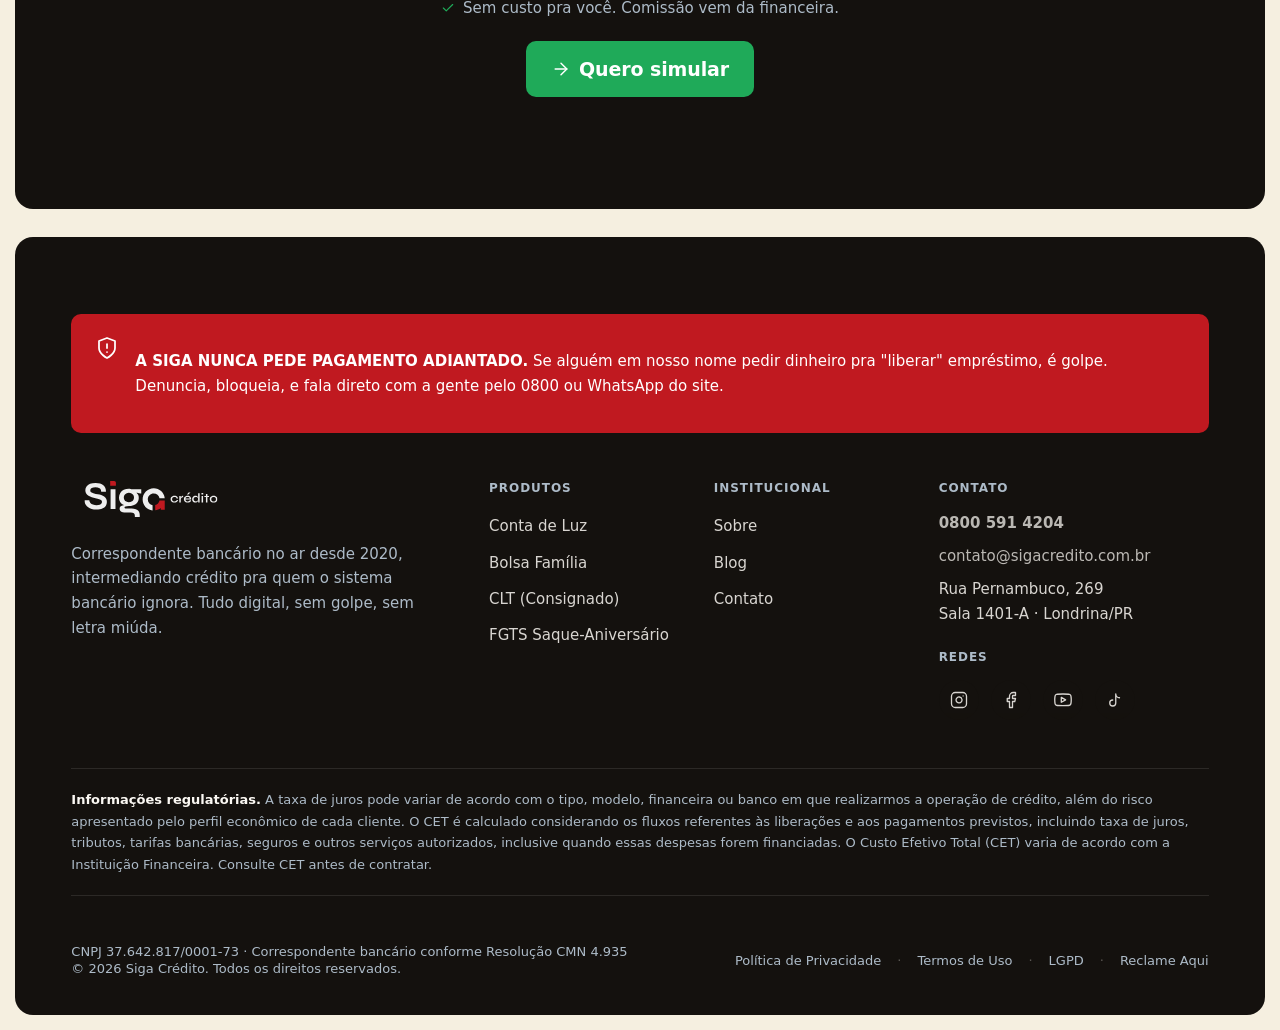
==== commit df3c6dc9: "Conta de luz: imagens genéricas de fatura (sem marca de concessionária) - Hero e card de produto ago" ====
--- a/index.html
+++ b/index.html
@@ -281,7 +281,7 @@
 
       <div class="product-bento" data-reveal-group>
         <a class="product-bento-card is-hero reveal" href="conta-de-luz.html">
-          <img class="product-bento-media" src="assets/images/card-conta-copel-close.png" alt="Close de uma conta de energia sobre a mesa" loading="lazy">
+          <img class="product-bento-media" src="assets/images/card-conta-energia-close.png" alt="Close de uma fatura de energia genérica sobre a mesa" loading="lazy">
           <div style="display: flex; justify-content: space-between; align-items: flex-start;">
             <span class="product-bento-icon">
               <svg width="22" height="22" viewBox="0 0 24 24" fill="none" stroke="currentColor" stroke-width="1.75" stroke-linecap="round" stroke-linejoin="round" aria-hidden="true"><path d="M9 18h6"/><path d="M10 22h4"/><path d="M15.09 14c.18-.98.65-1.74 1.41-2.5A4.65 4.65 0 0 0 18 8 6 6 0 0 0 6 8c0 1 .23 2.23 1.5 3.5A4.61 4.61 0 0 1 8.91 14"/></svg>
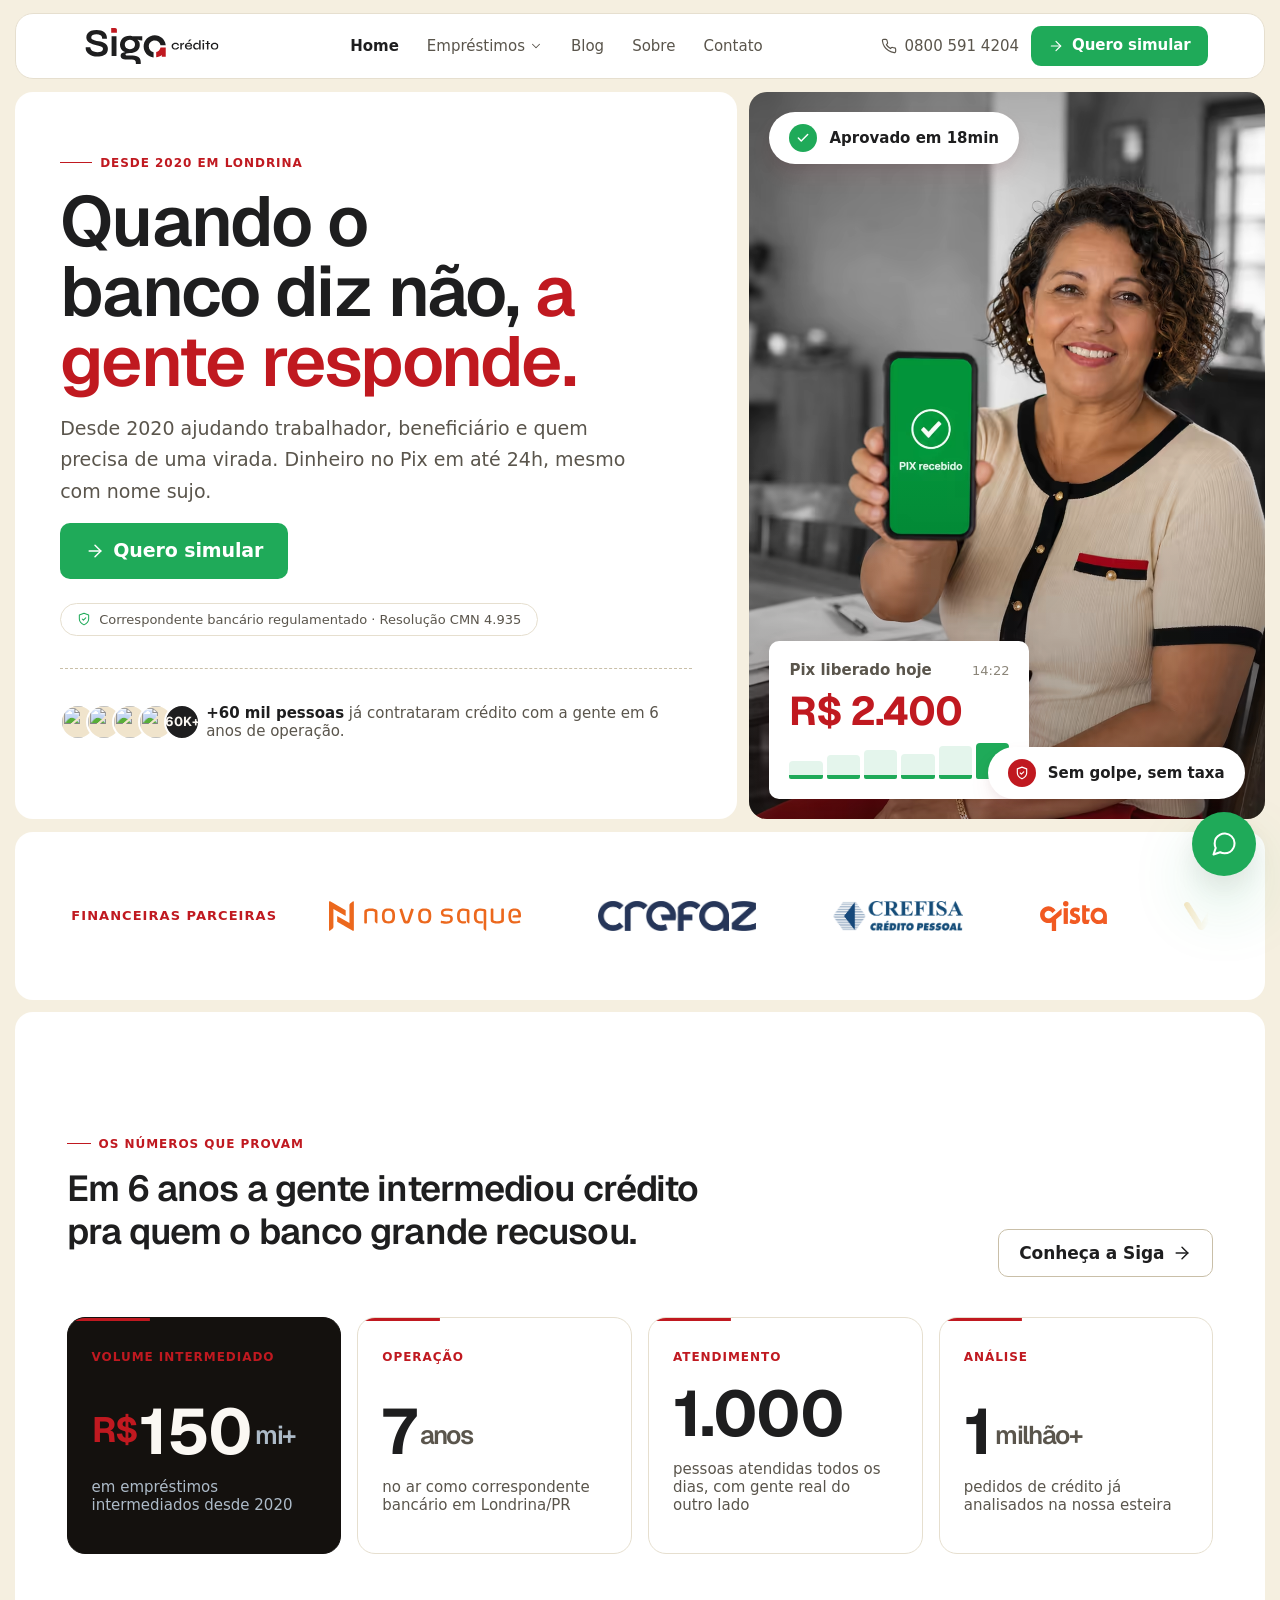
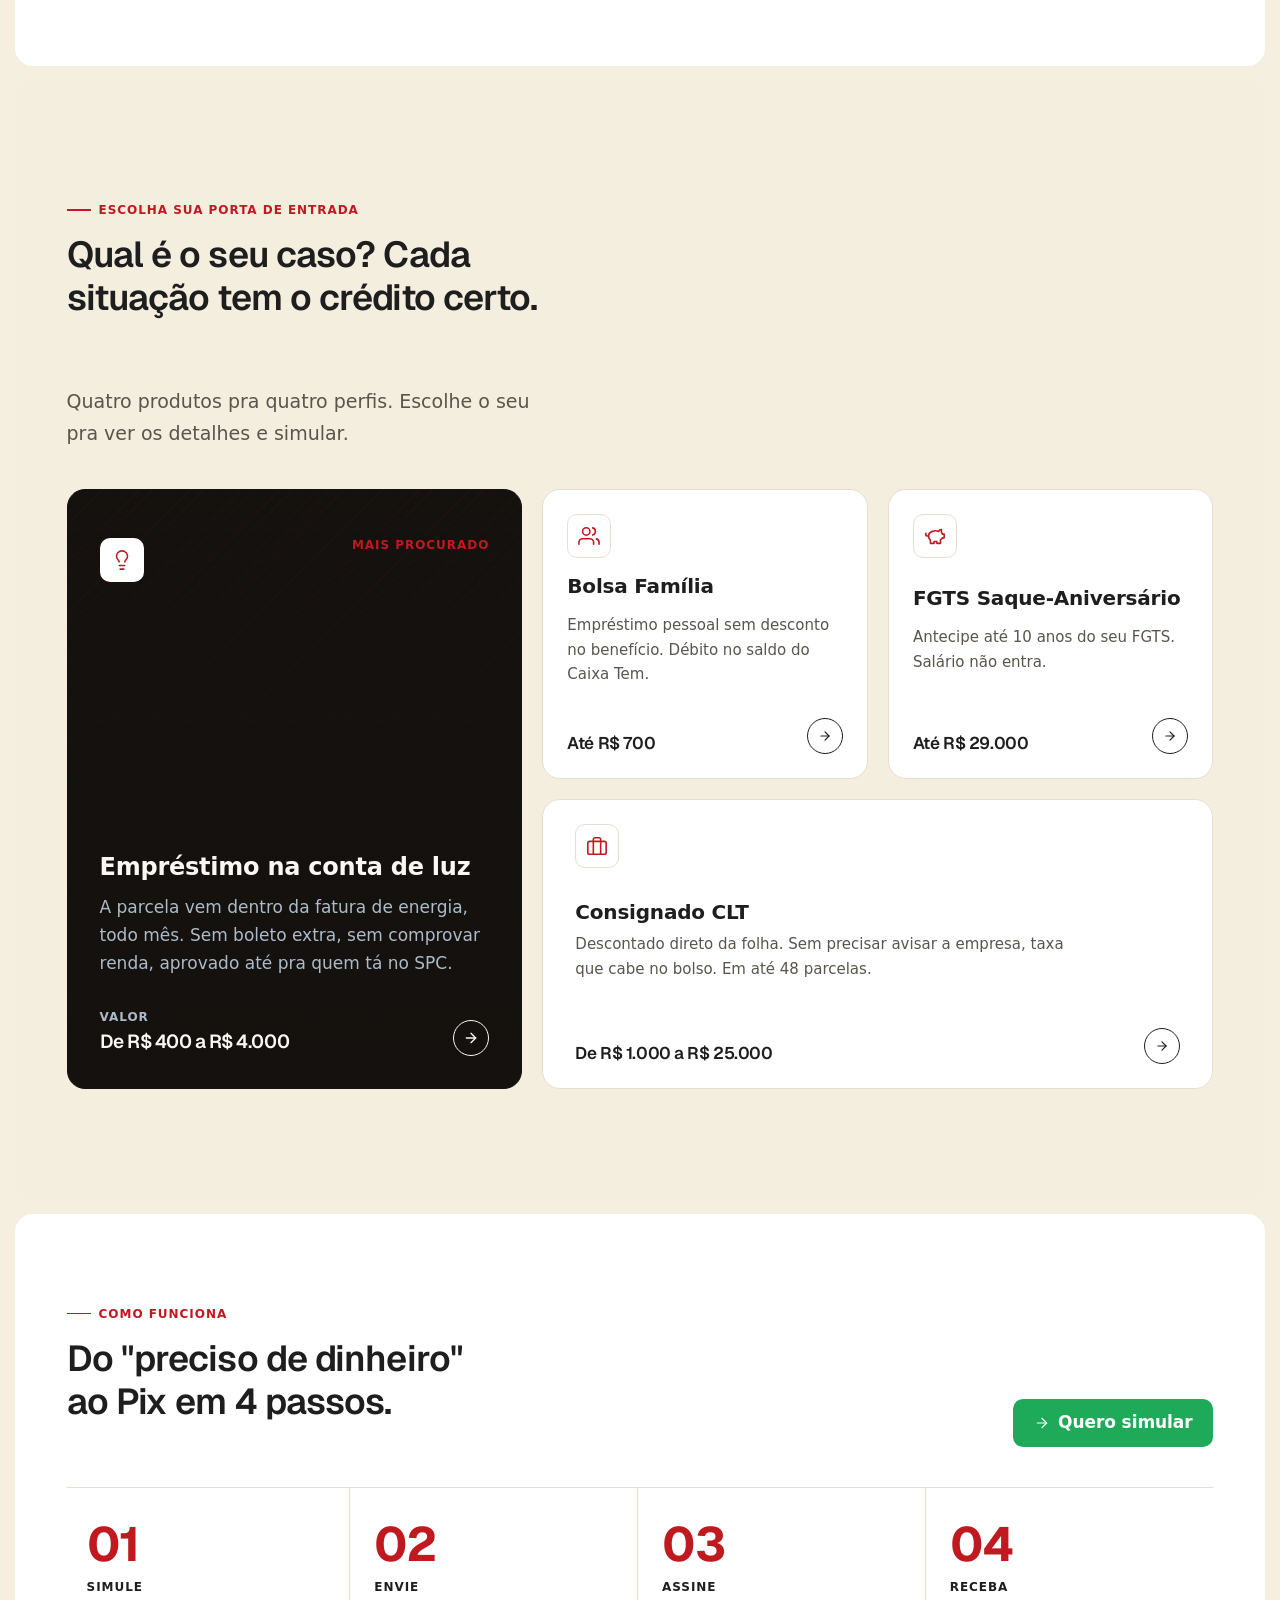
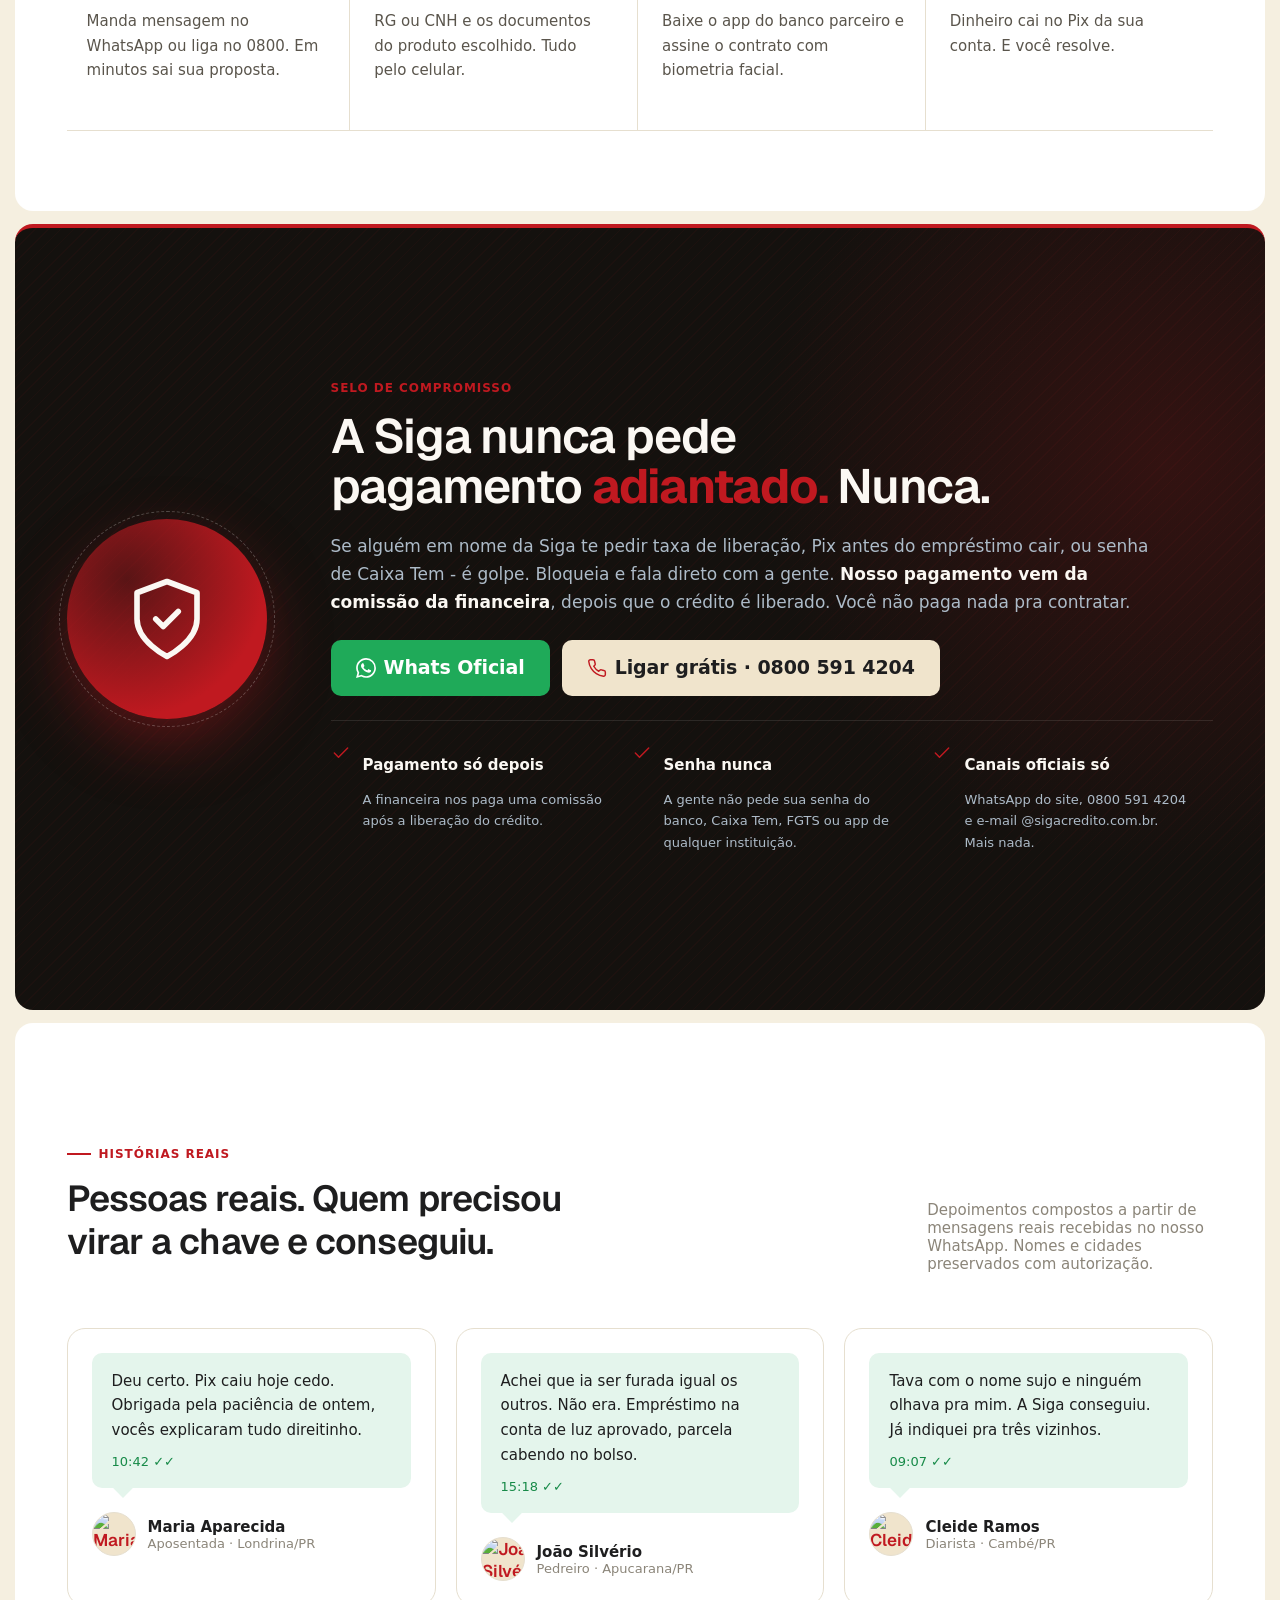
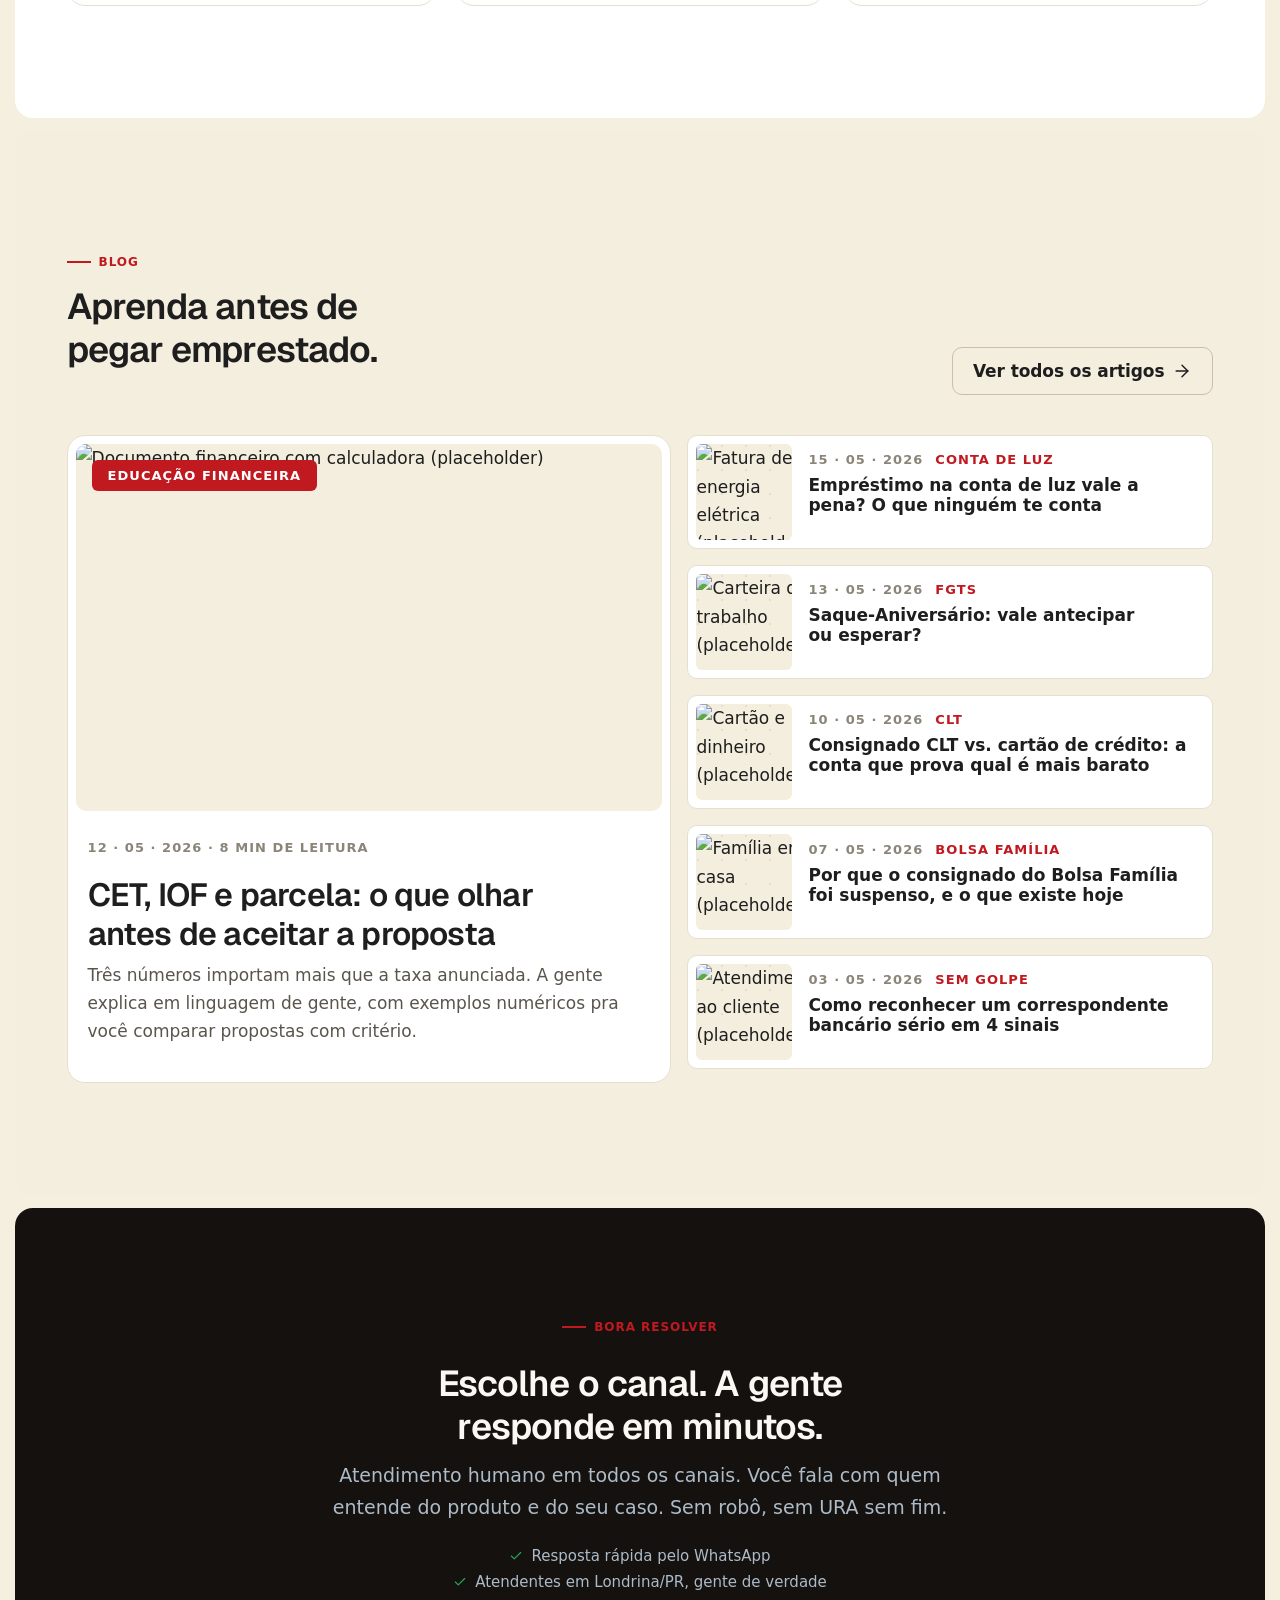
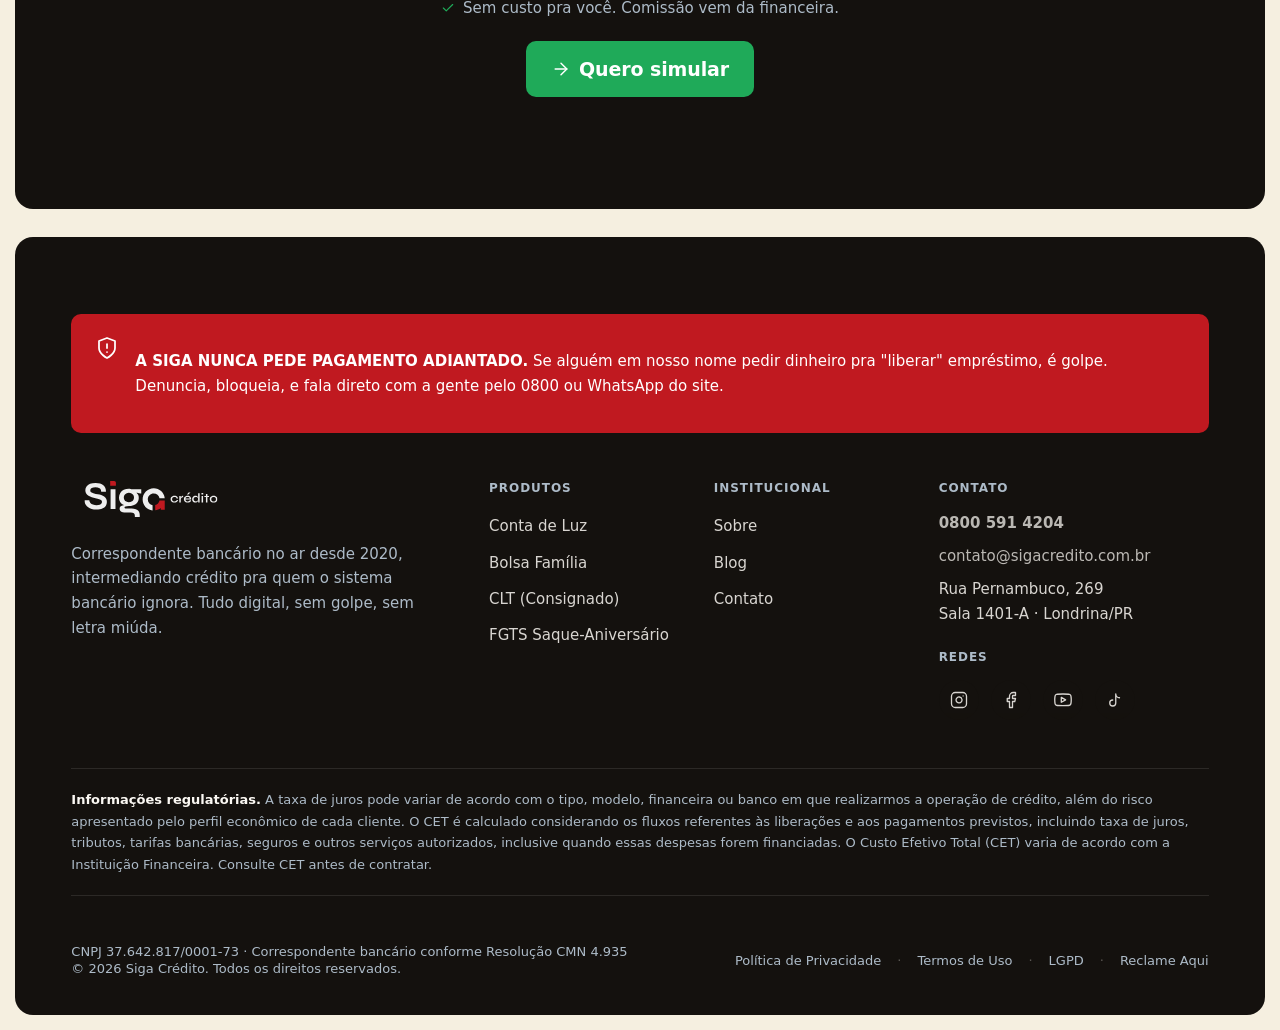
==== commit dd821fab: "Otimização de imagens: PNG → AVIF/WebP + logos redimensionados - 6 imagens hero/card convertidas: PN" ====
--- a/index.html
+++ b/index.html
@@ -155,11 +155,15 @@
     </section>
 
     <section class="hero-photo-block">
-      <img class="hero-v3-card-img"
-           src="assets/images/hero-home-editorial-v2.png"
-           alt="Cliente da Siga Crédito mostrando confirmação de Pix recebido no celular"
-           loading="eager"
-           fetchpriority="high">
+      <picture>
+        <source srcset="assets/images/hero-home-editorial-v2.avif" type="image/avif">
+        <img class="hero-v3-card-img"
+             src="assets/images/hero-home-editorial-v2.webp"
+             alt="Cliente da Siga Crédito mostrando confirmação de Pix recebido no celular"
+             width="1000" height="1564"
+             loading="eager"
+             fetchpriority="high">
+      </picture>
 
       <div class="hero-v3-pill is-top">
         <span class="hero-v3-pill-icon is-green">
@@ -281,7 +285,7 @@
 
       <div class="product-bento" data-reveal-group>
         <a class="product-bento-card is-hero reveal" href="conta-de-luz.html">
-          <img class="product-bento-media" src="assets/images/card-conta-energia-close.png" alt="Close de uma fatura de energia genérica sobre a mesa" loading="lazy">
+          <picture><source srcset="assets/images/card-conta-energia-close.avif" type="image/avif"><img class="product-bento-media" src="assets/images/card-conta-energia-close.webp" alt="Close de uma fatura de energia genérica sobre a mesa" loading="lazy"></picture>
           <div style="display: flex; justify-content: space-between; align-items: flex-start;">
             <span class="product-bento-icon">
               <svg width="22" height="22" viewBox="0 0 24 24" fill="none" stroke="currentColor" stroke-width="1.75" stroke-linecap="round" stroke-linejoin="round" aria-hidden="true"><path d="M9 18h6"/><path d="M10 22h4"/><path d="M15.09 14c.18-.98.65-1.74 1.41-2.5A4.65 4.65 0 0 0 18 8 6 6 0 0 0 6 8c0 1 .23 2.23 1.5 3.5A4.61 4.61 0 0 1 8.91 14"/></svg>
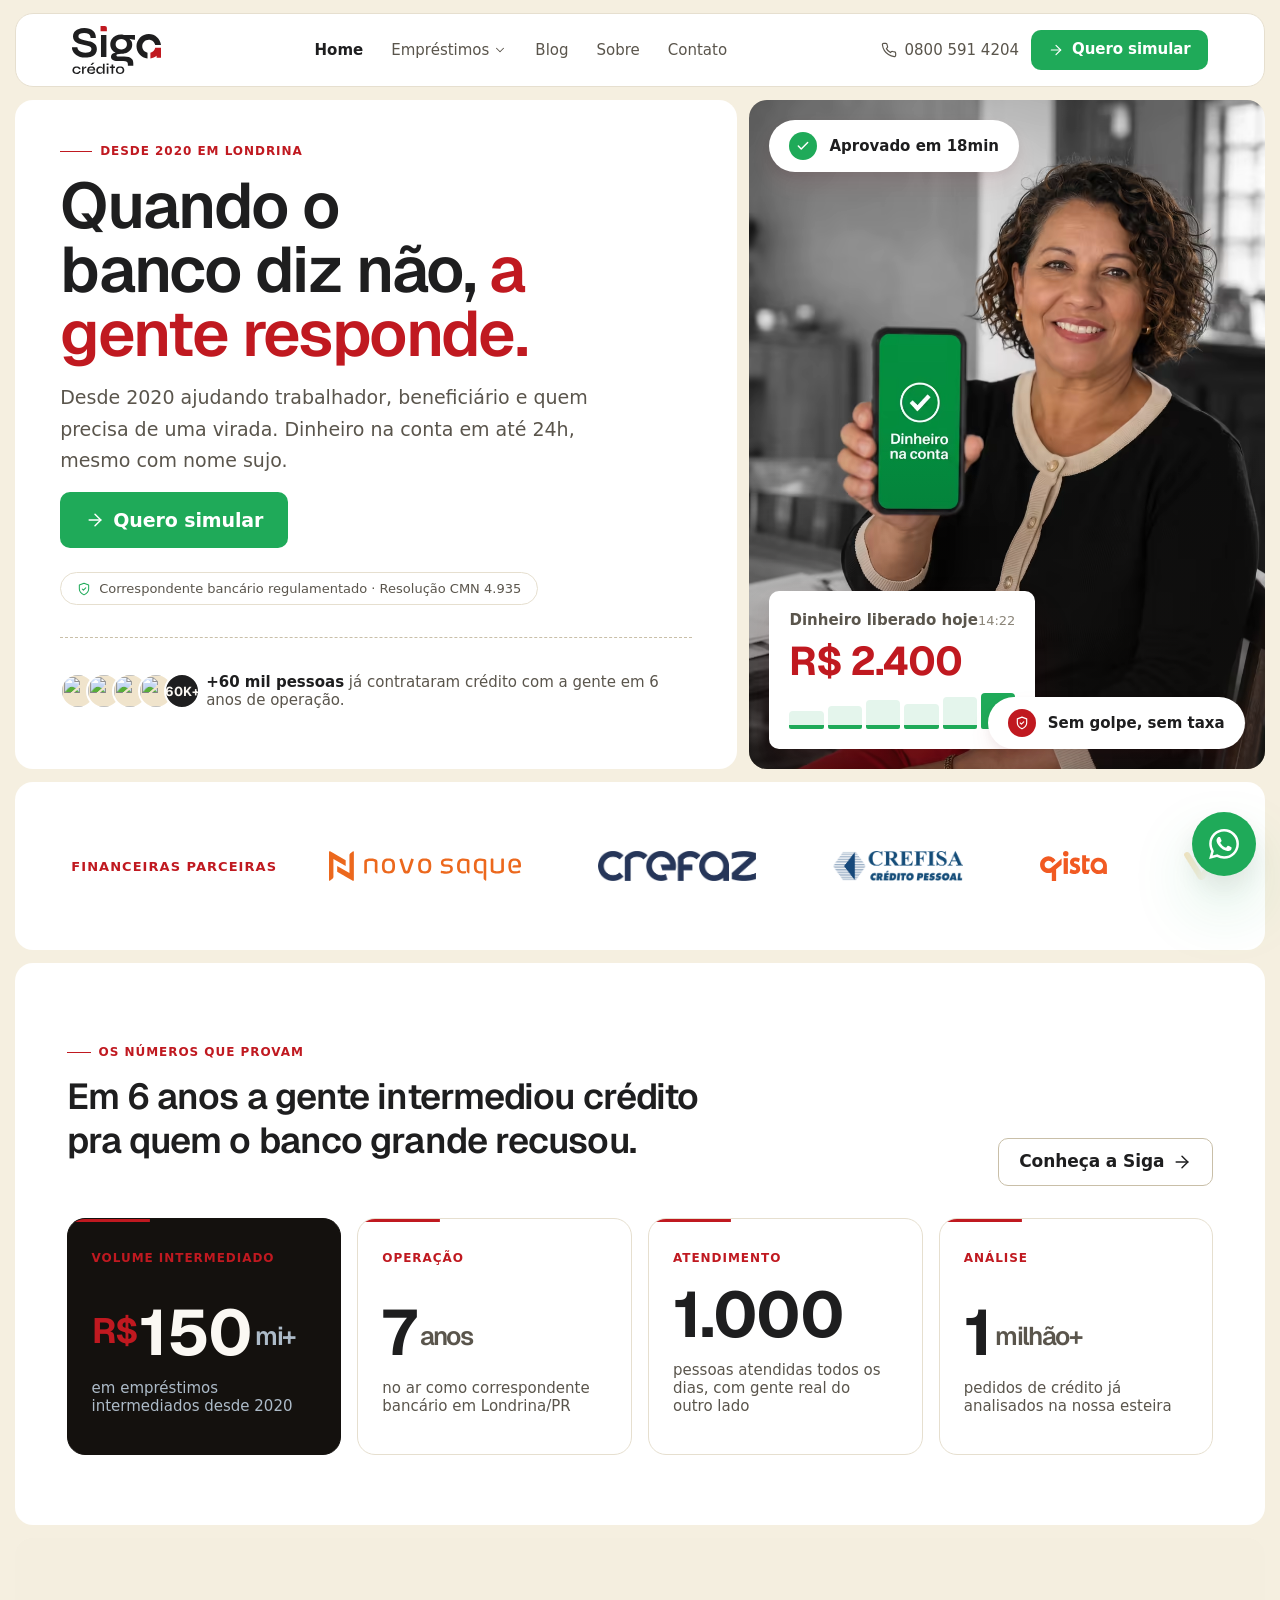
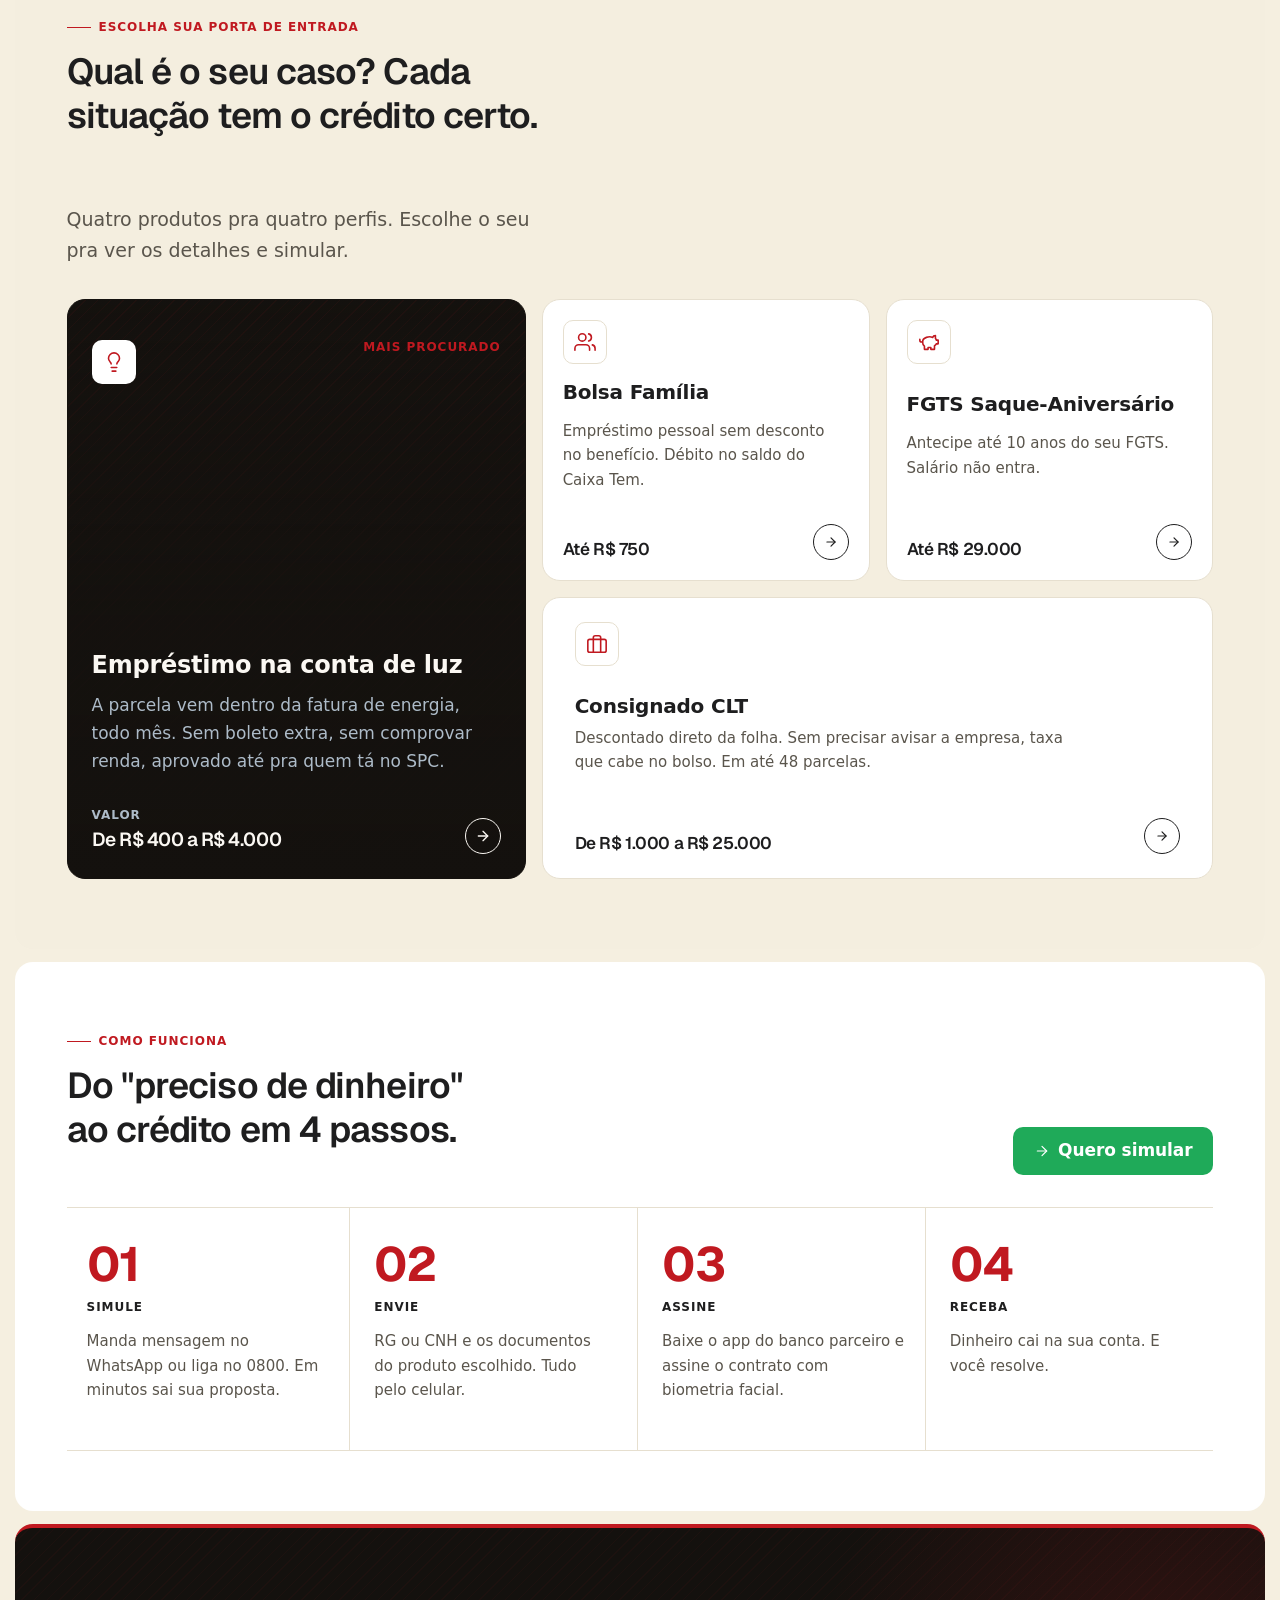
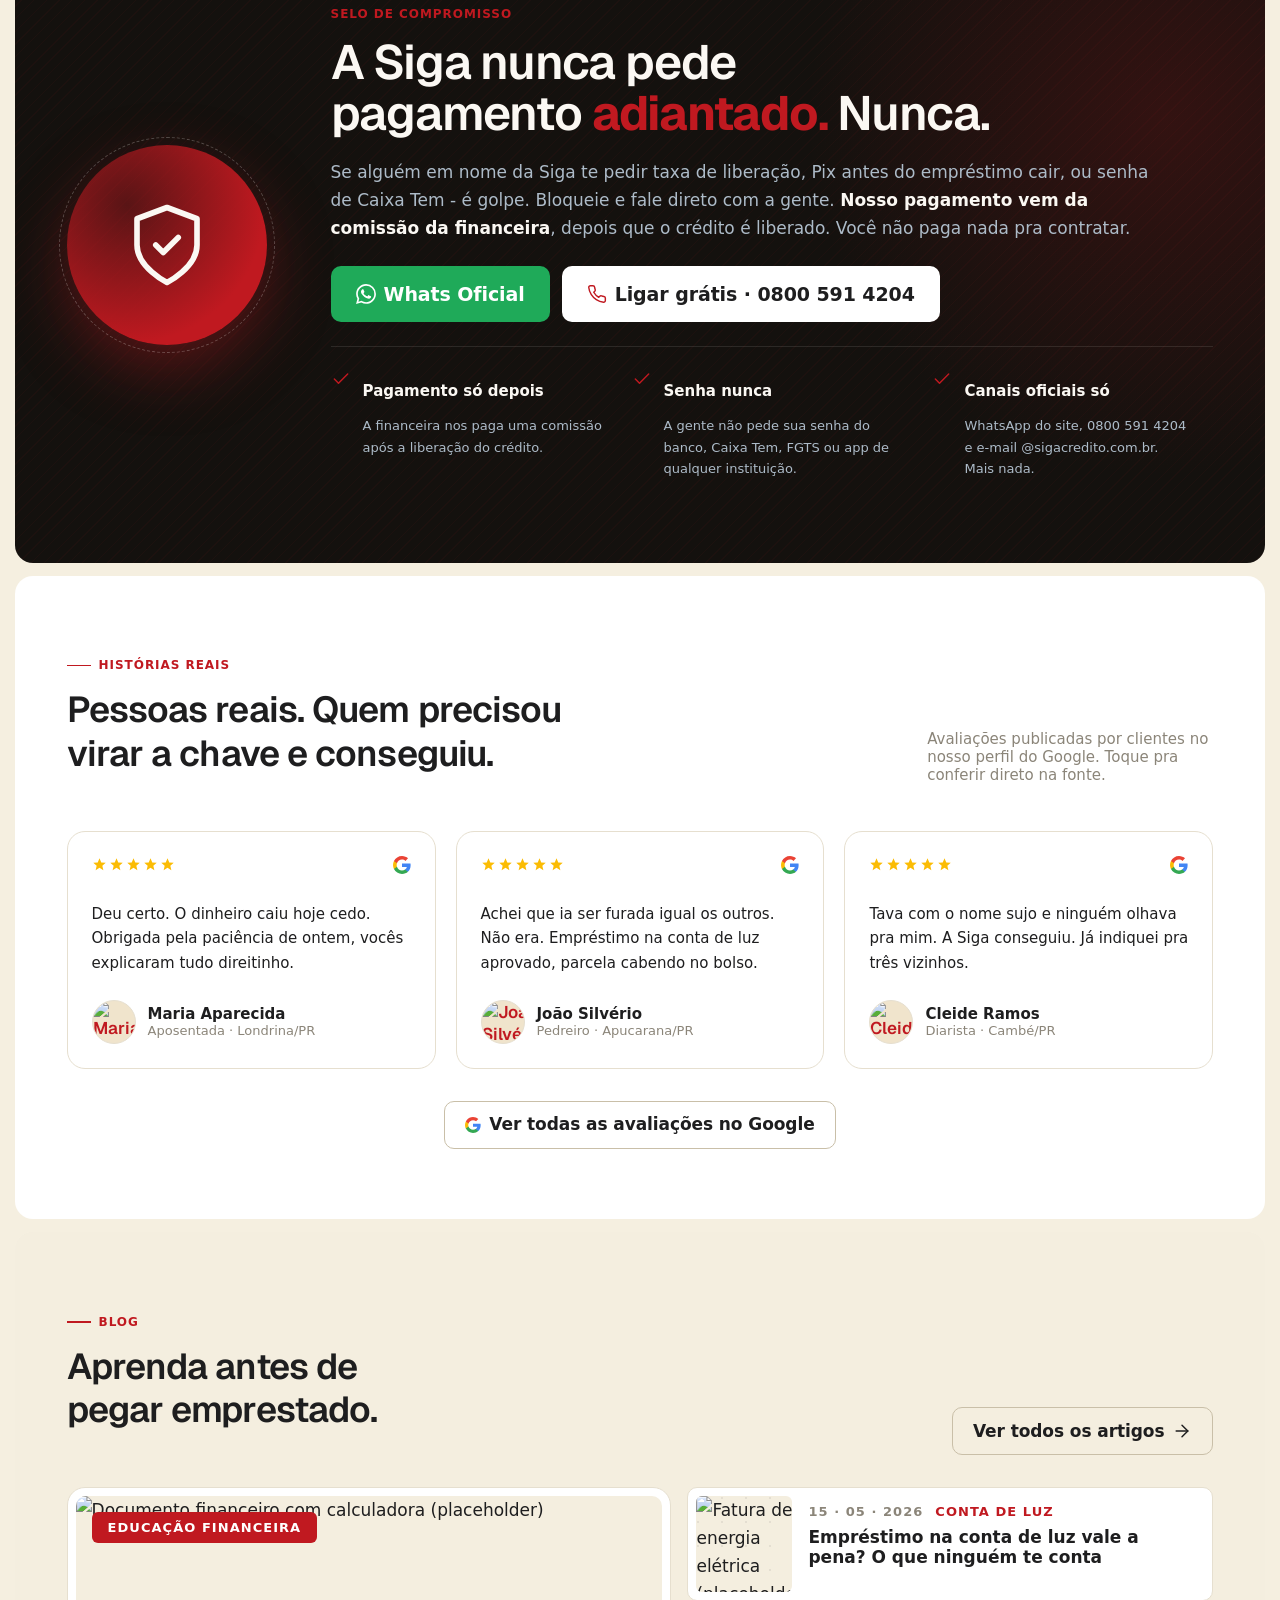
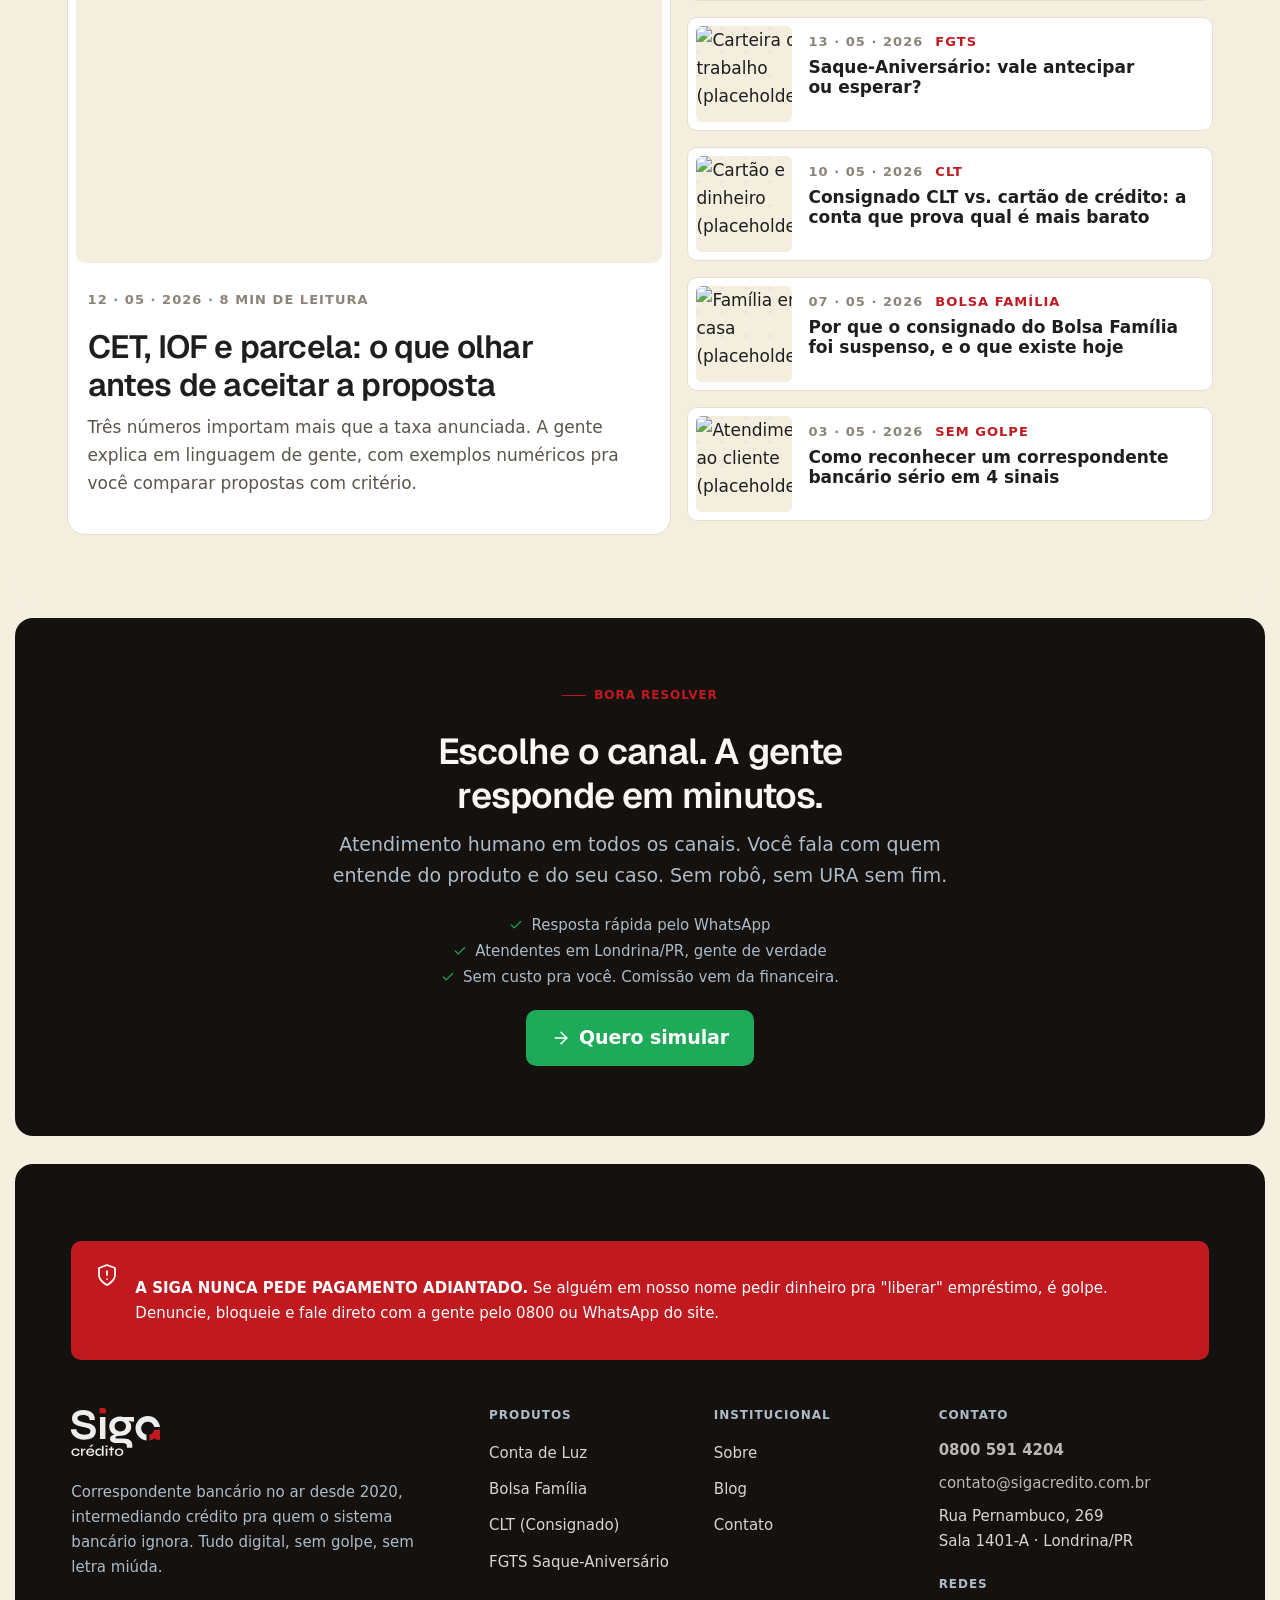
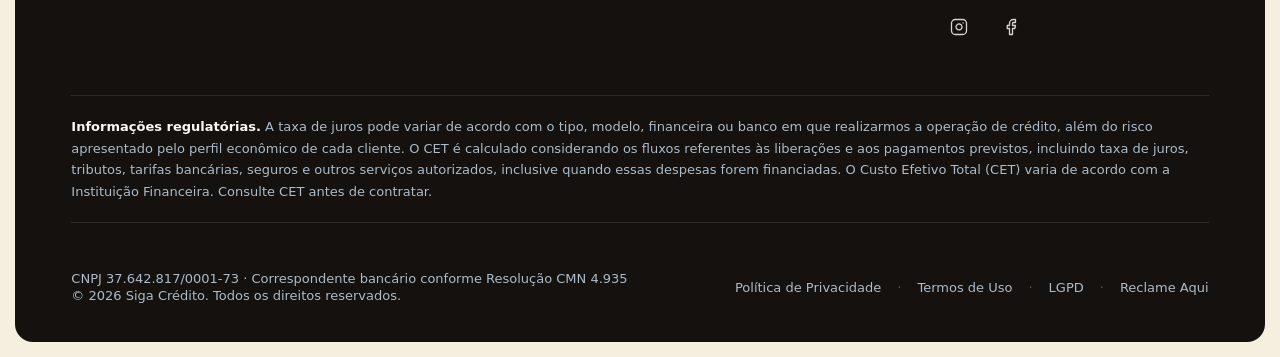
==== commit 5df763eb: "Ajustes finais do cliente: copy, formulário, mobile e fotos - Pix -> "dinheiro na conta" em todo o s" ====
--- a/index.html
+++ b/index.html
@@ -4,12 +4,12 @@
 <meta charset="UTF-8">
 <meta name="viewport" content="width=device-width, initial-scale=1.0">
 <title>Siga Crédito - Empréstimo digital pra quem o banco não atende | Londrina/PR</title>
-<meta name="description" content="Correspondente bancário desde 2020. Empréstimo na conta de luz, Bolsa Família, CLT e FGTS. Aprovação até pra negativado, Pix em até 24h. Sem golpe, sem letra miúda.">
+<meta name="description" content="Correspondente bancário desde 2020. Empréstimo na conta de luz, Bolsa Família, CLT e FGTS. Aprovação até pra negativado, dinheiro na conta em até 24h. Sem golpe, sem letra miúda.">
 <meta name="theme-color" content="#FBF8F3">
 <link rel="canonical" href="https://sigacredito.com.br/">
 
 <meta property="og:title" content="Siga Crédito - Empréstimo digital pra quem o banco não atende">
-<meta property="og:description" content="Correspondente bancário desde 2020. Conta de luz, Bolsa Família, CLT e FGTS. Pix em até 24h, mesmo com nome sujo.">
+<meta property="og:description" content="Correspondente bancário desde 2020. Conta de luz, Bolsa Família, CLT e FGTS. Dinheiro na conta em até 24h, mesmo com nome sujo.">
 <meta property="og:type" content="website">
 <meta property="og:url" content="https://sigacredito.com.br/">
 <meta property="og:locale" content="pt_BR">
@@ -34,7 +34,7 @@
   "name": "Siga Crédito",
   "legalName": "Siga Serviços Empresariais Ltda",
   "url": "https://sigacredito.com.br",
-  "logo": "https://sigacredito.com.br/my_brand_assets/Logo/Horizontal/Dark%20-%20on%20Light%20BG.svg",
+  "logo": "https://sigacredito.com.br/my_brand_assets/Logo/Stacked/Dark%20-%20on%20Light%20BG.svg",
   "telephone": "+55-800-591-4204",
   "email": "contato@sigacredito.com.br",
   "foundingDate": "2020",
@@ -57,7 +57,7 @@
 <header class="site-header">
   <div class="container">
     <a href="index.html" class="site-logo" aria-label="Siga Crédito - página inicial">
-      <img src="my_brand_assets/Logo/Horizontal/Dark - on Light BG.svg" alt="Siga Crédito" width="160" height="36">
+      <img src="my_brand_assets/Logo/Stacked/Dark - on Light BG.svg" alt="Siga Crédito" width="89" height="48">
     </a>
     <nav class="main-nav" aria-label="Principal">
       <a class="nav-link" href="index.html" data-nav-key="home">Home</a>
@@ -67,10 +67,10 @@
           <svg width="14" height="14" viewBox="0 0 24 24" fill="none" stroke="currentColor" stroke-width="1.75" stroke-linecap="round" stroke-linejoin="round" aria-hidden="true"><polyline points="6 9 12 15 18 9"/></svg>
         </button>
         <div class="nav-dropdown-menu" role="menu">
-          <a class="dropdown-item" href="conta-de-luz.html" role="menuitem"><span class="dropdown-item-title">Conta de Luz</span><span class="dropdown-item-sub">De R$ 400 a R$ 4.000 · Pix em 24h</span></a>
-          <a class="dropdown-item" href="bolsa-familia.html" role="menuitem"><span class="dropdown-item-title">Bolsa Família</span><span class="dropdown-item-sub">Até R$ 700 · Sem desconto no benefício</span></a>
+          <a class="dropdown-item" href="conta-de-luz.html" role="menuitem"><span class="dropdown-item-title">Conta de Luz</span><span class="dropdown-item-sub">De R$ 400 a R$ 4.000 · Dinheiro em 24h</span></a>
+          <a class="dropdown-item" href="bolsa-familia.html" role="menuitem"><span class="dropdown-item-title">Bolsa Família</span><span class="dropdown-item-sub">Até R$ 750 · Sem desconto no benefício</span></a>
           <a class="dropdown-item" href="clt.html" role="menuitem"><span class="dropdown-item-title">CLT (Consignado)</span><span class="dropdown-item-sub">De R$ 1.000 a R$ 25.000 · Em 48x</span></a>
-          <a class="dropdown-item" href="fgts.html" role="menuitem"><span class="dropdown-item-title">FGTS Saque-Aniversário</span><span class="dropdown-item-sub">Até R$ 29.000 · Pix em 1h30</span></a>
+          <a class="dropdown-item" href="fgts.html" role="menuitem"><span class="dropdown-item-title">FGTS Saque-Aniversário</span><span class="dropdown-item-sub">Até R$ 29.000 · Dinheiro em 1h30</span></a>
         </div>
       </div>
       <a class="nav-link" href="blog/index.html" data-nav-key="blog">Blog</a>
@@ -95,7 +95,7 @@
 
 <div class="mobile-menu" data-mobile-menu aria-hidden="true" role="dialog" aria-label="Menu">
   <div class="mobile-menu-header">
-    <a href="index.html" class="site-logo"><img src="my_brand_assets/Logo/Horizontal/Dark - on Light BG.svg" alt="Siga Crédito" width="140" height="32"></a>
+    <a href="index.html" class="site-logo"><img src="my_brand_assets/Logo/Stacked/Dark - on Light BG.svg" alt="Siga Crédito" width="83" height="45"></a>
     <button class="menu-toggle" data-menu-close aria-label="Fechar menu">
       <svg width="22" height="22" viewBox="0 0 24 24" fill="none" stroke="currentColor" stroke-width="1.75" stroke-linecap="round" stroke-linejoin="round" aria-hidden="true"><line x1="18" y1="6" x2="6" y2="18"/><line x1="6" y1="6" x2="18" y2="18"/></svg>
     </button>
@@ -106,7 +106,7 @@
       <summary>Empréstimos <svg width="18" height="18" viewBox="0 0 24 24" fill="none" stroke="currentColor" stroke-width="1.75" stroke-linecap="round" stroke-linejoin="round" aria-hidden="true"><polyline points="6 9 12 15 18 9"/></svg></summary>
       <div class="submenu">
         <a href="conta-de-luz.html">Conta de Luz<span>De R$ 400 a R$ 4.000</span></a>
-        <a href="bolsa-familia.html">Bolsa Família<span>Até R$ 700</span></a>
+        <a href="bolsa-familia.html">Bolsa Família<span>Até R$ 750</span></a>
         <a href="clt.html">CLT (Consignado)<span>De R$ 1.000 a R$ 25.000</span></a>
         <a href="fgts.html">FGTS Saque-Aniversário<span>Até R$ 29.000</span></a>
       </div>
@@ -131,7 +131,7 @@
     <section class="hero-text-block">
       <span class="hero-eyebrow">Desde 2020 em Londrina</span>
       <h1 class="hero-headline text-balance">Quando o banco diz não, <em>a gente responde.</em></h1>
-      <p class="hero-lead">Desde 2020 ajudando trabalhador, beneficiário e quem precisa de uma virada. Dinheiro no Pix em até 24h, mesmo com nome sujo.</p>
+      <p class="hero-lead">Desde 2020 ajudando trabalhador, beneficiário e quem precisa de uma virada. Dinheiro na conta em até 24h, mesmo com nome sujo.</p>
       <div class="hero-v3-actions">
         <button type="button" class="btn btn-primary btn-lg" data-open-modal>
           <svg class="icon" viewBox="0 0 24 24" fill="none" stroke="currentColor" stroke-width="1.75" stroke-linecap="round" stroke-linejoin="round" aria-hidden="true"><line x1="5" y1="12" x2="19" y2="12"/><polyline points="12 5 19 12 12 19"/></svg>
@@ -159,7 +159,7 @@
         <source srcset="assets/images/hero-home-editorial-v2.avif" type="image/avif">
         <img class="hero-v3-card-img"
              src="assets/images/hero-home-editorial-v2.webp"
-             alt="Cliente da Siga Crédito mostrando confirmação de Pix recebido no celular"
+             alt="Cliente da Siga Crédito mostrando confirmação de dinheiro na conta no celular"
              width="1000" height="1564"
              loading="eager"
              fetchpriority="high">
@@ -174,7 +174,7 @@
 
       <div class="hero-v3-data">
         <div class="hero-v3-data-head">
-          <strong>Pix liberado hoje</strong>
+          <strong>Dinheiro liberado hoje</strong>
           <time>14:22</time>
         </div>
         <span class="hero-v3-data-value">R$ 2.400</span>
@@ -316,7 +316,7 @@
             <p class="product-bento-desc">Empréstimo pessoal sem desconto no benefício. Débito no saldo do Caixa Tem.</p>
           </div>
           <div class="product-bento-foot">
-            <span class="product-bento-amount">Até R$ 700</span>
+            <span class="product-bento-amount">Até R$ 750</span>
             <span class="product-bento-arrow">
               <svg width="14" height="14" viewBox="0 0 24 24" fill="none" stroke="currentColor" stroke-width="2" stroke-linecap="round" stroke-linejoin="round" aria-hidden="true"><line x1="5" y1="12" x2="19" y2="12"/><polyline points="12 5 19 12 12 19"/></svg>
             </span>
@@ -366,7 +366,7 @@
       <div class="section-head-row">
         <div>
           <span class="section-eyebrow">Como funciona</span>
-          <h2 class="section-title text-balance">Do "preciso de dinheiro" ao Pix em 4 passos.</h2>
+          <h2 class="section-title text-balance">Do "preciso de dinheiro" ao crédito em 4 passos.</h2>
         </div>
         <button type="button" class="btn btn-primary btn-md" data-open-modal>
           <svg class="icon icon-sm" viewBox="0 0 24 24" fill="none" stroke="currentColor" stroke-width="1.75" stroke-linecap="round" stroke-linejoin="round" aria-hidden="true"><line x1="5" y1="12" x2="19" y2="12"/><polyline points="12 5 19 12 12 19"/></svg>
@@ -378,7 +378,7 @@
         <div class="process-strip-step reveal"><span class="process-strip-num">01</span><h3 class="process-strip-title">Simule</h3><p class="process-strip-desc">Manda mensagem no WhatsApp ou liga no 0800. Em minutos sai sua proposta.</p></div>
         <div class="process-strip-step reveal"><span class="process-strip-num">02</span><h3 class="process-strip-title">Envie</h3><p class="process-strip-desc">RG ou CNH e os documentos do produto escolhido. Tudo pelo celular.</p></div>
         <div class="process-strip-step reveal"><span class="process-strip-num">03</span><h3 class="process-strip-title">Assine</h3><p class="process-strip-desc">Baixe o app do banco parceiro e assine o contrato com biometria facial.</p></div>
-        <div class="process-strip-step reveal"><span class="process-strip-num">04</span><h3 class="process-strip-title">Receba</h3><p class="process-strip-desc">Dinheiro cai no Pix da sua conta. E você resolve.</p></div>
+        <div class="process-strip-step reveal"><span class="process-strip-num">04</span><h3 class="process-strip-title">Receba</h3><p class="process-strip-desc">Dinheiro cai na sua conta. E você resolve.</p></div>
       </div>
     </div>
   </section>
@@ -398,7 +398,7 @@
         <div>
           <span class="fraud-band-eyebrow">Selo de compromisso</span>
           <h2 class="fraud-band-title text-balance">A Siga nunca pede pagamento <strong>adiantado.</strong> Nunca.</h2>
-          <p class="fraud-band-body">Se alguém em nome da Siga te pedir taxa de liberação, Pix antes do empréstimo cair, ou senha de Caixa Tem - é golpe. Bloqueia e fala direto com a gente. <strong>Nosso pagamento vem da comissão da financeira</strong>, depois que o crédito é liberado. Você não paga nada pra contratar.</p>
+          <p class="fraud-band-body">Se alguém em nome da Siga te pedir taxa de liberação, Pix antes do empréstimo cair, ou senha de Caixa Tem - é golpe. Bloqueie e fale direto com a gente. <strong>Nosso pagamento vem da comissão da financeira</strong>, depois que o crédito é liberado. Você não paga nada pra contratar.</p>
           <div class="fraud-band-actions">
             <a class="btn btn-primary btn-lg" href="https://wa.me/5543988014727" rel="noopener" target="_blank">
               <svg class="icon" viewBox="0 0 24 24" fill="currentColor" aria-hidden="true"><path d="M17.472 14.382c-.297-.149-1.758-.867-2.03-.967-.273-.099-.471-.148-.67.15-.197.297-.767.966-.94 1.164-.173.199-.347.223-.644.075-.297-.15-1.255-.463-2.39-1.475-.883-.788-1.48-1.761-1.653-2.059-.173-.297-.018-.458.13-.606.134-.133.298-.347.446-.52.149-.174.198-.298.298-.497.099-.198.05-.371-.025-.52-.075-.149-.669-1.612-.916-2.207-.242-.579-.487-.5-.669-.51l-.57-.01c-.198 0-.52.074-.792.372-.272.297-1.04 1.016-1.04 2.479 0 1.462 1.065 2.875 1.213 3.074.149.198 2.096 3.2 5.077 4.487.71.306 1.263.489 1.694.625.712.227 1.36.195 1.872.118.571-.085 1.758-.719 2.006-1.413.247-.694.247-1.289.173-1.413-.074-.124-.272-.198-.57-.347M12.05 21.785h-.004a9.87 9.87 0 0 1-5.031-1.378l-.361-.214-3.741.982.998-3.648-.235-.374a9.86 9.86 0 0 1-1.51-5.26c.002-5.45 4.436-9.884 9.888-9.884 2.64 0 5.122 1.03 6.988 2.898a9.825 9.825 0 0 1 2.893 6.994c-.003 5.45-4.437 9.884-9.885 9.884m8.413-18.297A11.815 11.815 0 0 0 12.05 0C5.495 0 .16 5.335.157 11.892c0 2.096.547 4.142 1.588 5.945L.057 24l6.305-1.654a11.882 11.882 0 0 0 5.683 1.448h.005c6.554 0 11.89-5.335 11.893-11.893a11.821 11.821 0 0 0-3.48-8.413"/></svg>
@@ -429,12 +429,15 @@
           <span class="section-eyebrow">Histórias reais</span>
           <h2 class="section-title text-balance">Pessoas reais. Quem precisou virar a chave e conseguiu.</h2>
         </div>
-        <p style="font: 400 var(--fs-small) var(--font-text); color: var(--text-subtle); max-width: 30ch;">Depoimentos compostos a partir de mensagens reais recebidas no nosso WhatsApp. Nomes e cidades preservados com autorização.</p>
+        <p style="font: 400 var(--fs-small) var(--font-text); color: var(--text-subtle); max-width: 30ch;">Avaliações publicadas por clientes no nosso perfil do Google. Toque pra conferir direto na fonte.</p>
       </div>
       <div class="test-row" data-reveal-group>
-        <article class="test-card reveal"><div class="test-card-quote">Deu certo. Pix caiu hoje cedo. Obrigada pela paciência de ontem, vocês explicaram tudo direitinho.<time>10:42</time></div><div class="test-card-person"><span class="test-card-ava"><img src="https://images.unsplash.com/photo-1581579438747-104c53e7f78a?w=120&q=80&auto=format&fit=crop&crop=faces" alt="Maria Aparecida (placeholder)"></span><div class="test-card-meta"><span class="test-card-name">Maria Aparecida</span><span class="test-card-context">Aposentada · Londrina/PR</span></div></div></article>
-        <article class="test-card reveal"><div class="test-card-quote">Achei que ia ser furada igual os outros. Não era. Empréstimo na conta de luz aprovado, parcela cabendo no bolso.<time>15:18</time></div><div class="test-card-person"><span class="test-card-ava"><img src="https://images.unsplash.com/photo-1564564321837-a57b7070ac4f?w=120&q=80&auto=format&fit=crop&crop=faces" alt="João Silvério (placeholder)"></span><div class="test-card-meta"><span class="test-card-name">João Silvério</span><span class="test-card-context">Pedreiro · Apucarana/PR</span></div></div></article>
-        <article class="test-card reveal"><div class="test-card-quote">Tava com o nome sujo e ninguém olhava pra mim. A Siga conseguiu. Já indiquei pra três vizinhos.<time>09:07</time></div><div class="test-card-person"><span class="test-card-ava"><img src="https://images.unsplash.com/photo-1531123897727-8f129e1688ce?w=120&q=80&auto=format&fit=crop&crop=faces" alt="Cleide Ramos (placeholder)"></span><div class="test-card-meta"><span class="test-card-name">Cleide Ramos</span><span class="test-card-context">Diarista · Cambé/PR</span></div></div></article>
+        <article class="test-card reveal"><div class="testimonial-head"><span class="testimonial-stars" role="img" aria-label="5 de 5 estrelas"><svg viewBox="0 0 24 24" fill="currentColor" aria-hidden="true"><path d="M12 17.27 18.18 21l-1.64-7.03L22 9.24l-7.19-.61L12 2 9.19 8.63 2 9.24l5.46 4.73L5.82 21z"/></svg><svg viewBox="0 0 24 24" fill="currentColor" aria-hidden="true"><path d="M12 17.27 18.18 21l-1.64-7.03L22 9.24l-7.19-.61L12 2 9.19 8.63 2 9.24l5.46 4.73L5.82 21z"/></svg><svg viewBox="0 0 24 24" fill="currentColor" aria-hidden="true"><path d="M12 17.27 18.18 21l-1.64-7.03L22 9.24l-7.19-.61L12 2 9.19 8.63 2 9.24l5.46 4.73L5.82 21z"/></svg><svg viewBox="0 0 24 24" fill="currentColor" aria-hidden="true"><path d="M12 17.27 18.18 21l-1.64-7.03L22 9.24l-7.19-.61L12 2 9.19 8.63 2 9.24l5.46 4.73L5.82 21z"/></svg><svg viewBox="0 0 24 24" fill="currentColor" aria-hidden="true"><path d="M12 17.27 18.18 21l-1.64-7.03L22 9.24l-7.19-.61L12 2 9.19 8.63 2 9.24l5.46 4.73L5.82 21z"/></svg></span><span class="testimonial-gmark"><svg viewBox="0 0 24 24" aria-hidden="true"><path fill="#4285F4" d="M23.49 12.27c0-.79-.07-1.54-.19-2.27H12v4.51h6.47c-.29 1.48-1.14 2.73-2.4 3.58v3h3.86c2.26-2.09 3.56-5.17 3.56-8.82z"/><path fill="#34A853" d="M12 24c3.24 0 5.95-1.08 7.93-2.91l-3.86-3c-1.08.72-2.45 1.16-4.07 1.16-3.13 0-5.78-2.11-6.73-4.96H1.29v3.09C3.26 21.3 7.31 24 12 24z"/><path fill="#FBBC05" d="M5.27 14.29c-.25-.72-.38-1.49-.38-2.29s.14-1.57.38-2.29V6.62H1.29C.47 8.24 0 10.06 0 12s.47 3.76 1.29 5.38l3.98-3.09z"/><path fill="#EA4335" d="M12 4.75c1.77 0 3.35.61 4.6 1.8l3.42-3.42C17.95 1.19 15.24 0 12 0 7.31 0 3.26 2.7 1.29 6.62l3.98 3.09C6.22 6.86 8.87 4.75 12 4.75z"/></svg></span></div><p class="testimonial-quote">Deu certo. O dinheiro caiu hoje cedo. Obrigada pela paciência de ontem, vocês explicaram tudo direitinho.</p><div class="test-card-person"><span class="test-card-ava"><img src="https://images.unsplash.com/photo-1581579438747-104c53e7f78a?w=120&q=80&auto=format&fit=crop&crop=faces" alt="Maria Aparecida (placeholder)"></span><div class="test-card-meta"><span class="test-card-name">Maria Aparecida</span><span class="test-card-context">Aposentada · Londrina/PR</span></div></div></article>
+        <article class="test-card reveal"><div class="testimonial-head"><span class="testimonial-stars" role="img" aria-label="5 de 5 estrelas"><svg viewBox="0 0 24 24" fill="currentColor" aria-hidden="true"><path d="M12 17.27 18.18 21l-1.64-7.03L22 9.24l-7.19-.61L12 2 9.19 8.63 2 9.24l5.46 4.73L5.82 21z"/></svg><svg viewBox="0 0 24 24" fill="currentColor" aria-hidden="true"><path d="M12 17.27 18.18 21l-1.64-7.03L22 9.24l-7.19-.61L12 2 9.19 8.63 2 9.24l5.46 4.73L5.82 21z"/></svg><svg viewBox="0 0 24 24" fill="currentColor" aria-hidden="true"><path d="M12 17.27 18.18 21l-1.64-7.03L22 9.24l-7.19-.61L12 2 9.19 8.63 2 9.24l5.46 4.73L5.82 21z"/></svg><svg viewBox="0 0 24 24" fill="currentColor" aria-hidden="true"><path d="M12 17.27 18.18 21l-1.64-7.03L22 9.24l-7.19-.61L12 2 9.19 8.63 2 9.24l5.46 4.73L5.82 21z"/></svg><svg viewBox="0 0 24 24" fill="currentColor" aria-hidden="true"><path d="M12 17.27 18.18 21l-1.64-7.03L22 9.24l-7.19-.61L12 2 9.19 8.63 2 9.24l5.46 4.73L5.82 21z"/></svg></span><span class="testimonial-gmark"><svg viewBox="0 0 24 24" aria-hidden="true"><path fill="#4285F4" d="M23.49 12.27c0-.79-.07-1.54-.19-2.27H12v4.51h6.47c-.29 1.48-1.14 2.73-2.4 3.58v3h3.86c2.26-2.09 3.56-5.17 3.56-8.82z"/><path fill="#34A853" d="M12 24c3.24 0 5.95-1.08 7.93-2.91l-3.86-3c-1.08.72-2.45 1.16-4.07 1.16-3.13 0-5.78-2.11-6.73-4.96H1.29v3.09C3.26 21.3 7.31 24 12 24z"/><path fill="#FBBC05" d="M5.27 14.29c-.25-.72-.38-1.49-.38-2.29s.14-1.57.38-2.29V6.62H1.29C.47 8.24 0 10.06 0 12s.47 3.76 1.29 5.38l3.98-3.09z"/><path fill="#EA4335" d="M12 4.75c1.77 0 3.35.61 4.6 1.8l3.42-3.42C17.95 1.19 15.24 0 12 0 7.31 0 3.26 2.7 1.29 6.62l3.98 3.09C6.22 6.86 8.87 4.75 12 4.75z"/></svg></span></div><p class="testimonial-quote">Achei que ia ser furada igual os outros. Não era. Empréstimo na conta de luz aprovado, parcela cabendo no bolso.</p><div class="test-card-person"><span class="test-card-ava"><img src="https://images.unsplash.com/photo-1564564321837-a57b7070ac4f?w=120&q=80&auto=format&fit=crop&crop=faces" alt="João Silvério (placeholder)"></span><div class="test-card-meta"><span class="test-card-name">João Silvério</span><span class="test-card-context">Pedreiro · Apucarana/PR</span></div></div></article>
+        <article class="test-card reveal"><div class="testimonial-head"><span class="testimonial-stars" role="img" aria-label="5 de 5 estrelas"><svg viewBox="0 0 24 24" fill="currentColor" aria-hidden="true"><path d="M12 17.27 18.18 21l-1.64-7.03L22 9.24l-7.19-.61L12 2 9.19 8.63 2 9.24l5.46 4.73L5.82 21z"/></svg><svg viewBox="0 0 24 24" fill="currentColor" aria-hidden="true"><path d="M12 17.27 18.18 21l-1.64-7.03L22 9.24l-7.19-.61L12 2 9.19 8.63 2 9.24l5.46 4.73L5.82 21z"/></svg><svg viewBox="0 0 24 24" fill="currentColor" aria-hidden="true"><path d="M12 17.27 18.18 21l-1.64-7.03L22 9.24l-7.19-.61L12 2 9.19 8.63 2 9.24l5.46 4.73L5.82 21z"/></svg><svg viewBox="0 0 24 24" fill="currentColor" aria-hidden="true"><path d="M12 17.27 18.18 21l-1.64-7.03L22 9.24l-7.19-.61L12 2 9.19 8.63 2 9.24l5.46 4.73L5.82 21z"/></svg><svg viewBox="0 0 24 24" fill="currentColor" aria-hidden="true"><path d="M12 17.27 18.18 21l-1.64-7.03L22 9.24l-7.19-.61L12 2 9.19 8.63 2 9.24l5.46 4.73L5.82 21z"/></svg></span><span class="testimonial-gmark"><svg viewBox="0 0 24 24" aria-hidden="true"><path fill="#4285F4" d="M23.49 12.27c0-.79-.07-1.54-.19-2.27H12v4.51h6.47c-.29 1.48-1.14 2.73-2.4 3.58v3h3.86c2.26-2.09 3.56-5.17 3.56-8.82z"/><path fill="#34A853" d="M12 24c3.24 0 5.95-1.08 7.93-2.91l-3.86-3c-1.08.72-2.45 1.16-4.07 1.16-3.13 0-5.78-2.11-6.73-4.96H1.29v3.09C3.26 21.3 7.31 24 12 24z"/><path fill="#FBBC05" d="M5.27 14.29c-.25-.72-.38-1.49-.38-2.29s.14-1.57.38-2.29V6.62H1.29C.47 8.24 0 10.06 0 12s.47 3.76 1.29 5.38l3.98-3.09z"/><path fill="#EA4335" d="M12 4.75c1.77 0 3.35.61 4.6 1.8l3.42-3.42C17.95 1.19 15.24 0 12 0 7.31 0 3.26 2.7 1.29 6.62l3.98 3.09C6.22 6.86 8.87 4.75 12 4.75z"/></svg></span></div><p class="testimonial-quote">Tava com o nome sujo e ninguém olhava pra mim. A Siga conseguiu. Já indiquei pra três vizinhos.</p><div class="test-card-person"><span class="test-card-ava"><img src="https://images.unsplash.com/photo-1531123897727-8f129e1688ce?w=120&q=80&auto=format&fit=crop&crop=faces" alt="Cleide Ramos (placeholder)"></span><div class="test-card-meta"><span class="test-card-name">Cleide Ramos</span><span class="test-card-context">Diarista · Cambé/PR</span></div></div></article>
+      </div>
+      <div class="google-reviews-cta">
+        <a class="btn btn-ghost btn-md" href="https://maps.app.goo.gl/1tQ4FnuBs9cgMaBq7" rel="noopener noreferrer" target="_blank"><span class="testimonial-gmark"><svg viewBox="0 0 24 24" aria-hidden="true"><path fill="#4285F4" d="M23.49 12.27c0-.79-.07-1.54-.19-2.27H12v4.51h6.47c-.29 1.48-1.14 2.73-2.4 3.58v3h3.86c2.26-2.09 3.56-5.17 3.56-8.82z"/><path fill="#34A853" d="M12 24c3.24 0 5.95-1.08 7.93-2.91l-3.86-3c-1.08.72-2.45 1.16-4.07 1.16-3.13 0-5.78-2.11-6.73-4.96H1.29v3.09C3.26 21.3 7.31 24 12 24z"/><path fill="#FBBC05" d="M5.27 14.29c-.25-.72-.38-1.49-.38-2.29s.14-1.57.38-2.29V6.62H1.29C.47 8.24 0 10.06 0 12s.47 3.76 1.29 5.38l3.98-3.09z"/><path fill="#EA4335" d="M12 4.75c1.77 0 3.35.61 4.6 1.8l3.42-3.42C17.95 1.19 15.24 0 12 0 7.31 0 3.26 2.7 1.29 6.62l3.98 3.09C6.22 6.86 8.87 4.75 12 4.75z"/></svg></span> Ver todas as avaliações no Google</a>
       </div>
     </div>
   </section>
@@ -572,13 +575,13 @@
 
     <div class="footer-anti-fraud">
       <svg width="24" height="24" viewBox="0 0 24 24" fill="none" stroke="currentColor" stroke-width="1.75" stroke-linecap="round" stroke-linejoin="round" aria-hidden="true"><path d="M12 22s8-4 8-10V5l-8-3-8 3v7c0 6 8 10 8 10z"/><line x1="12" y1="8" x2="12" y2="12"/><line x1="12" y1="16" x2="12.01" y2="16"/></svg>
-      <p><strong>A SIGA NUNCA PEDE PAGAMENTO ADIANTADO.</strong> Se alguém em nosso nome pedir dinheiro pra "liberar" empréstimo, é golpe. Denuncia, bloqueia, e fala direto com a gente pelo 0800 ou WhatsApp do site.</p>
+      <p><strong>A SIGA NUNCA PEDE PAGAMENTO ADIANTADO.</strong> Se alguém em nosso nome pedir dinheiro pra "liberar" empréstimo, é golpe. Denuncie, bloqueie e fale direto com a gente pelo 0800 ou WhatsApp do site.</p>
     </div>
 
     <div class="footer-grid">
       <div class="footer-brand">
         <a href="index.html" class="site-logo" aria-label="Siga Crédito">
-          <img src="my_brand_assets/Logo/Horizontal/Light - on Dark BG.svg" alt="Siga Crédito" width="160" height="36">
+          <img src="my_brand_assets/Logo/Stacked/Light - on Dark BG.svg" alt="Siga Crédito" width="118" height="64">
         </a>
         <p>Correspondente bancário no ar desde 2020, intermediando crédito pra quem o sistema bancário ignora. Tudo digital, sem golpe, sem letra miúda.</p>
       </div>
@@ -611,17 +614,11 @@
         </ul>
         <h4 style="margin-top: var(--s-6);">Redes</h4>
         <div class="socials">
-          <a href="#" class="social-icon" aria-label="Instagram">
+          <a href="https://www.instagram.com/sigacredito" class="social-icon" aria-label="Instagram" rel="noopener noreferrer" target="_blank">
             <svg width="18" height="18" viewBox="0 0 24 24" fill="none" stroke="currentColor" stroke-width="1.75" stroke-linecap="round" stroke-linejoin="round" aria-hidden="true"><rect x="2" y="2" width="20" height="20" rx="5" ry="5"/><path d="M16 11.37A4 4 0 1 1 12.63 8 4 4 0 0 1 16 11.37z"/><line x1="17.5" y1="6.5" x2="17.51" y2="6.5"/></svg>
           </a>
-          <a href="#" class="social-icon" aria-label="Facebook">
+          <a href="https://www.facebook.com/sigacredito" class="social-icon" aria-label="Facebook" rel="noopener noreferrer" target="_blank">
             <svg width="18" height="18" viewBox="0 0 24 24" fill="none" stroke="currentColor" stroke-width="1.75" stroke-linecap="round" stroke-linejoin="round" aria-hidden="true"><path d="M18 2h-3a5 5 0 0 0-5 5v3H7v4h3v8h4v-8h3l1-4h-4V7a1 1 0 0 1 1-1h3z"/></svg>
-          </a>
-          <a href="#" class="social-icon" aria-label="YouTube">
-            <svg width="18" height="18" viewBox="0 0 24 24" fill="none" stroke="currentColor" stroke-width="1.75" stroke-linecap="round" stroke-linejoin="round" aria-hidden="true"><path d="M22.54 6.42a2.78 2.78 0 0 0-1.94-2C18.88 4 12 4 12 4s-6.88 0-8.6.46a2.78 2.78 0 0 0-1.94 2A29 29 0 0 0 1 11.75a29 29 0 0 0 .46 5.33A2.78 2.78 0 0 0 3.4 19c1.72.46 8.6.46 8.6.46s6.88 0 8.6-.46a2.78 2.78 0 0 0 1.94-2 29 29 0 0 0 .46-5.25 29 29 0 0 0-.46-5.33z"/><polygon points="9.75 15.02 15.5 11.75 9.75 8.48 9.75 15.02"/></svg>
-          </a>
-          <a href="#" class="social-icon" aria-label="TikTok">
-            <svg width="18" height="18" viewBox="0 0 24 24" fill="none" stroke="currentColor" stroke-width="1.75" stroke-linecap="round" stroke-linejoin="round" aria-hidden="true"><path d="M9 12a4 4 0 1 0 4 4V4a5 5 0 0 0 5 5"/></svg>
           </a>
         </div>
       </div>
@@ -651,9 +648,9 @@
 
 <!-- FAB WhatsApp -->
 <a class="fab" href="https://wa.me/5543988014727" rel="noopener" target="_blank" aria-label="Falar pelo WhatsApp">
-  <svg width="28" height="28" viewBox="0 0 24 24" fill="none" stroke="currentColor" stroke-width="1.75" stroke-linecap="round" stroke-linejoin="round" aria-hidden="true"><path d="M21 11.5a8.38 8.38 0 0 1-.9 3.8 8.5 8.5 0 0 1-7.6 4.7 8.38 8.38 0 0 1-3.8-.9L3 21l1.9-5.7a8.38 8.38 0 0 1-.9-3.8 8.5 8.5 0 0 1 4.7-7.6 8.38 8.38 0 0 1 3.8-.9h.5a8.48 8.48 0 0 1 8 8v.5z"/></svg>
+  <svg width="30" height="30" viewBox="0 0 24 24" fill="currentColor" aria-hidden="true"><path d="M17.472 14.382c-.297-.149-1.758-.867-2.03-.967-.273-.099-.471-.148-.67.15-.197.297-.767.966-.94 1.164-.173.199-.347.223-.644.075-.297-.15-1.255-.463-2.39-1.475-.883-.788-1.48-1.761-1.653-2.059-.173-.297-.018-.458.13-.606.134-.133.298-.347.446-.52.149-.174.198-.298.298-.497.099-.198.05-.371-.025-.52-.075-.149-.669-1.612-.916-2.207-.242-.579-.487-.5-.669-.51l-.57-.01c-.198 0-.52.074-.792.372-.272.297-1.04 1.016-1.04 2.479 0 1.462 1.065 2.875 1.213 3.074.149.198 2.096 3.2 5.077 4.487.71.306 1.263.489 1.694.625.712.227 1.36.195 1.872.118.571-.085 1.758-.719 2.006-1.413.247-.694.247-1.289.173-1.413-.074-.124-.272-.198-.57-.347M12.05 21.785h-.004a9.87 9.87 0 0 1-5.031-1.378l-.361-.214-3.741.982.998-3.648-.235-.374a9.86 9.86 0 0 1-1.51-5.26c.002-5.45 4.436-9.884 9.888-9.884 2.64 0 5.122 1.03 6.988 2.898a9.825 9.825 0 0 1 2.893 6.994c-.003 5.45-4.437 9.884-9.885 9.884m8.413-18.297A11.815 11.815 0 0 0 12.05 0C5.495 0 .16 5.335.157 11.892c0 2.096.547 4.142 1.588 5.945L.057 24l6.305-1.654a11.882 11.882 0 0 0 5.683 1.448h.005c6.554 0 11.89-5.335 11.893-11.893a11.821 11.821 0 0 0-3.48-8.413"/></svg>
 </a>
 
-<script src="js/main.js?v=5" defer></script>
+<script src="js/main.js?v=6" defer></script>
 </body>
 </html>
--- a/css/custom.css
+++ b/css/custom.css
@@ -56,10 +56,11 @@
   display: inline-flex;
   align-items: center;
   text-decoration: none;
-  height: 36px;
+  height: 48px; /* logo stacked ("crédito" abaixo de "Siga") precisa de mais altura que o horizontal */
   flex-shrink: 0;
 }
-.site-logo svg { height: 100%; width: auto; }
+.site-logo svg,
+.site-logo img { height: 100%; width: auto; }
 
 .main-nav {
   display: none;
@@ -164,7 +165,7 @@
   .site-header .header-actions > .btn-primary { display: none; }
   .site-header .container { padding-inline: var(--s-4); }
   .site-header .container { gap: var(--s-2); }
-  .site-logo { height: 32px; }
+  .site-logo { height: 42px; }
 }
 
 .mobile-menu {
@@ -694,6 +695,30 @@
 .testimonial-meta { display: flex; flex-direction: column; }
 .testimonial-name { font: 600 var(--fs-small) var(--font-text); color: var(--brand-ink); }
 .testimonial-context { font: 400 var(--fs-caption) var(--font-text); color: var(--text-subtle); }
+
+/* Avaliações estilo Google — estrelas + marca G no topo do card */
+.testimonial-head {
+  display: flex;
+  align-items: center;
+  justify-content: space-between;
+  gap: var(--s-3);
+  margin-bottom: var(--s-3);
+}
+.testimonial-stars { display: inline-flex; gap: 2px; color: #FBBC04; }
+.testimonial-stars svg { width: 15px; height: 15px; }
+.testimonial-gmark { display: inline-flex; flex-shrink: 0; }
+.testimonial-gmark svg { width: 18px; height: 18px; display: block; }
+.testimonial-quote {
+  font: 400 var(--fs-small)/var(--lh-body) var(--font-text);
+  color: var(--brand-ink);
+  margin: 0;
+}
+.google-reviews-cta {
+  margin-top: var(--s-8);
+  display: flex;
+  justify-content: center;
+}
+.google-reviews-cta .testimonial-gmark svg { width: 16px; height: 16px; }
 
 /* ------------------------------------------------------------
    ANTI-FRAUD BLOCK — selo de compromisso, não banner de alerta
@@ -2546,8 +2571,8 @@
 .fraud-band .btn-ghost { color: var(--text-on-dark); border-color: rgba(251,248,243,.3); }
 .fraud-band .btn-ghost:hover { background: rgba(251,248,243,.1); }
 /* Botão 0800 no selo — fundo creme p/ destacar do bloco escuro (não preto-sobre-preto) */
-.fraud-band-phone { background: var(--brand-cream); color: var(--brand-ink); border-color: transparent; }
-.fraud-band-phone:hover { background: #E6D5B5; transform: translateY(-1px); }
+.fraud-band-phone { background: #FFFFFF; color: var(--brand-ink); border-color: transparent; }
+.fraud-band-phone:hover { background: var(--brand-cream); transform: translateY(-1px); }
 .fraud-band-phone .icon { color: var(--brand-red); }
 
 /* Selo de Compromisso — mobile: center alignment + glow ajustado ao centro */
@@ -3268,7 +3293,7 @@
 .contact-modal {
   position: fixed;
   inset: 0;
-  z-index: 200;
+  z-index: 400; /* acima do menu mobile (--z-modal: 300) — o formulário nunca fica atrás */
   display: none;
   align-items: flex-start;
   justify-content: center;
@@ -3392,6 +3417,33 @@
 }
 .contact-modal-loan-chip[hidden] { display: none !important; }
 .contact-modal-loan-chip svg { color: var(--brand-red); flex-shrink: 0; }
+
+.contact-modal-consent {
+  display: flex;
+  align-items: flex-start;
+  gap: var(--s-3);
+  font: 400 var(--fs-small)/var(--lh-body) var(--font-text);
+  color: var(--text);
+  cursor: pointer;
+}
+.contact-modal-consent input[type="checkbox"] {
+  width: 20px;
+  height: 20px;
+  flex-shrink: 0;
+  margin-top: 2px;
+  accent-color: var(--cta-green);
+  cursor: pointer;
+}
+.contact-modal-consent input[type="checkbox"]:focus-visible {
+  outline: 2px solid var(--cta-green);
+  outline-offset: 2px;
+}
+.contact-modal-consent a {
+  color: var(--brand-red);
+  text-decoration: underline;
+  text-underline-offset: 2px;
+}
+.contact-modal-consent a:hover { color: var(--brand-red-deep); }
 
 .contact-modal-trust {
   font: 400 var(--fs-caption)/var(--lh-body) var(--font-text);
@@ -3725,3 +3777,194 @@
   .editorial-v2-list-wrap .editorial-v2-list-meta { padding-inline: var(--s-4); margin-top: var(--s-4); }
   .editorial-v2-list-wrap .editorial-v2-list-title { padding-inline: var(--s-4); }
 }
+
+/* ============================================================
+   AJUSTES FINAIS (feedback do cliente, jun/2026)
+   1. Seções mais enquadradas na tela (margens verticais menores)
+   2. Botão de seção depois do conteúdo no mobile
+   3. Indicadores de carrossel (dots + setas) nos trilhos horizontais
+   4. Stats alinhados no mobile
+   ============================================================ */
+
+/* 1. Padding vertical de seção reduzido — sobrepõe tokens.css */
+:root {
+  --section-y-sm: clamp(36px, 5vw, 60px);
+  --section-y-md: clamp(44px, 6.5vw, 80px);
+  --section-y-lg: clamp(56px, 8vw, 104px);
+}
+
+/* 3. Carousel nav — só aparece quando o trilho transborda (mobile) */
+.carousel-nav {
+  display: none;
+  align-items: center;
+  justify-content: center;
+  gap: var(--s-4);
+  margin-top: calc(var(--s-2) * -1);
+}
+.carousel-nav.is-active { display: flex; }
+.carousel-dots { display: flex; gap: var(--s-2); }
+.carousel-dot {
+  width: 8px;
+  height: 8px;
+  border-radius: var(--r-full);
+  border: none;
+  background: var(--border-strong);
+  padding: 0;
+  cursor: pointer;
+  transition: background-color 200ms ease-out, transform 200ms ease-out;
+}
+.carousel-dot.is-current {
+  background: var(--brand-red);
+  transform: scale(1.25);
+}
+.carousel-dot:focus-visible { outline: 2px solid var(--cta-green); outline-offset: 2px; }
+.carousel-arrow {
+  width: 36px;
+  height: 36px;
+  border-radius: var(--r-full);
+  border: 1px solid var(--border-strong);
+  background: var(--surface);
+  color: var(--brand-ink);
+  display: inline-flex;
+  align-items: center;
+  justify-content: center;
+  cursor: pointer;
+  transition: background-color 200ms ease-out, opacity 200ms ease-out;
+}
+.carousel-arrow:disabled { opacity: .35; cursor: default; }
+.carousel-arrow:not(:disabled):hover { background: var(--surface-2); }
+.carousel-arrow:focus-visible { outline: 2px solid var(--cta-green); outline-offset: 2px; }
+.block-ink .carousel-arrow { background: transparent; color: var(--text-on-dark); border-color: var(--brand-stone); }
+.block-ink .carousel-dot { background: var(--brand-stone); }
+.block-ink .carousel-dot.is-current { background: var(--brand-red); }
+
+@media (max-width: 767px) {
+  /* 2. Botão do cabeçalho de seção desce pra depois do conteúdo */
+  .block > .container:has(> .section-head-row) {
+    display: flex;
+    flex-direction: column;
+  }
+  .block > .container:has(> .section-head-row) .section-head-row { display: contents; }
+  .block > .container:has(> .section-head-row) .section-head-row > div:first-child {
+    order: 0;
+    margin-bottom: var(--s-6);
+  }
+  .block > .container:has(> .section-head-row) .section-head-row > .btn {
+    order: 99;
+    margin-top: var(--s-6);
+    align-self: center;
+  }
+
+  /* 4. Stats — cards mais baixos, textos alinhados entre colunas */
+  .stat-monumental { gap: var(--s-3); }
+  .stat-mono {
+    min-height: 150px;
+    padding: var(--s-5) var(--s-4) var(--s-4);
+  }
+  .stat-mono-eyebrow { margin-bottom: var(--s-3); }
+  .stat-mono-num { font-size: clamp(1.9rem, 9vw, 2.5rem); }
+  .stat-mono-label { max-width: none; font-size: var(--fs-caption); }
+
+  /* Carrossel: respiro entre trilho e indicadores */
+  .carousel-nav { margin-top: var(--s-1); }
+
+  /* Hero mobile mais enquadrado */
+  .hero-row { gap: var(--s-3); }
+}
+
+/* Enquadramento desktop — cada seção mais próxima de caber em 1366x768 */
+.section-head-row { margin-bottom: var(--s-8); }
+.hero-text-block { padding-block: clamp(40px, 4vw, 64px); }
+.hero-photo-block { min-height: 520px; }
+@media (min-width: 768px) {
+  .product-bento { min-height: 480px; }
+}
+.fraud-band.block-lg { padding-block: var(--section-y-md); }
+.editorial-v2-feature-media img { aspect-ratio: 16/8; }
+
+/* Ajuste fino de enquadramento */
+:root {
+  --section-y-md: clamp(40px, 5.5vw, 72px);
+}
+.hero-text-block { padding-block: clamp(36px, 3.5vw, 56px); }
+.hero-photo-block { min-height: 480px; }
+@media (min-width: 768px) {
+  .product-bento { min-height: 440px; gap: var(--s-4); }
+  .product-bento-card { padding: var(--s-5); }
+  .product-bento-card.is-hero { padding: var(--s-6); }
+}
+.hero-text-block .hero-headline { font-size: clamp(2.5rem, 5vw, 4rem); }
+
+/* Mobile compacto — passos "Como Funciona" com número à esquerda
+   e selo anti-golpe mais enxuto (feedback: enquadrar e distribuir caixas) */
+@media (max-width: 767px) {
+  .process-strip-step {
+    display: grid;
+    grid-template-columns: 56px 1fr;
+    column-gap: var(--s-4);
+    align-items: start;
+    text-align: left;
+    padding: var(--s-5) var(--s-2);
+  }
+  .process-strip-num {
+    grid-row: 1 / span 2;
+    font-size: 2.25rem;
+    margin-bottom: 0;
+    line-height: 1.1;
+  }
+  .process-strip-title { margin-bottom: var(--s-1); }
+
+  .fraud-band-grid { gap: var(--s-8); }
+  .fraud-band-seal { width: 112px; height: 112px; }
+  .fraud-band-seal svg { width: 48px; height: 48px; }
+  .fraud-pillars { gap: var(--s-4); }
+}
+
+/* Fix mobile: lead colado na h2, respiro antes do trilho,
+   e nav do carrossel sempre centralizado na seção */
+.carousel-nav {
+  align-self: center;
+  width: 100%;
+  margin-inline: auto;
+}
+@media (max-width: 767px) {
+  .block > .container:has(> .section-head-row) .section-head-row > div:has(+ .section-lead) {
+    margin-bottom: var(--s-1);
+  }
+  .block > .container:has(> .section-head-row) .section-head-row > .section-lead {
+    margin: 0 auto var(--s-6) !important; /* vence o margin-bottom:0 inline do desktop */
+  }
+}
+
+/* Mobile: tudo centralizado nas seções (consistência) —
+   eyebrow com traço, textos de apoio e bloco anti-golpe */
+@media (max-width: 767px) {
+  .block .section-eyebrow {
+    display: flex;
+    justify-content: center;
+  }
+
+  /* Texto de apoio + ação das cta-rows (ex.: "Não achou a sua?") */
+  .cta-row { text-align: center; }
+  .cta-row .cta-row-text { margin-inline: auto; }
+  .cta-row .cta-row-actions { justify-content: center; }
+
+  /* Parágrafo de apoio após tabela de limites */
+  .fact-table ~ p { text-align: center; }
+
+  /* Bloco "Atenção/Cuidado" (anti-fraud) das páginas de produto */
+  .anti-fraud {
+    text-align: center;
+    justify-items: center;
+  }
+  .anti-fraud-title,
+  .anti-fraud-body { margin-inline: auto; }
+  .anti-fraud-pillars li {
+    flex-direction: column;
+    align-items: center;
+    text-align: center;
+    gap: var(--s-2);
+  }
+  .anti-fraud-pillars li svg { margin-top: 0; }
+  .anti-fraud-cta { display: flex; justify-content: center; }
+}
